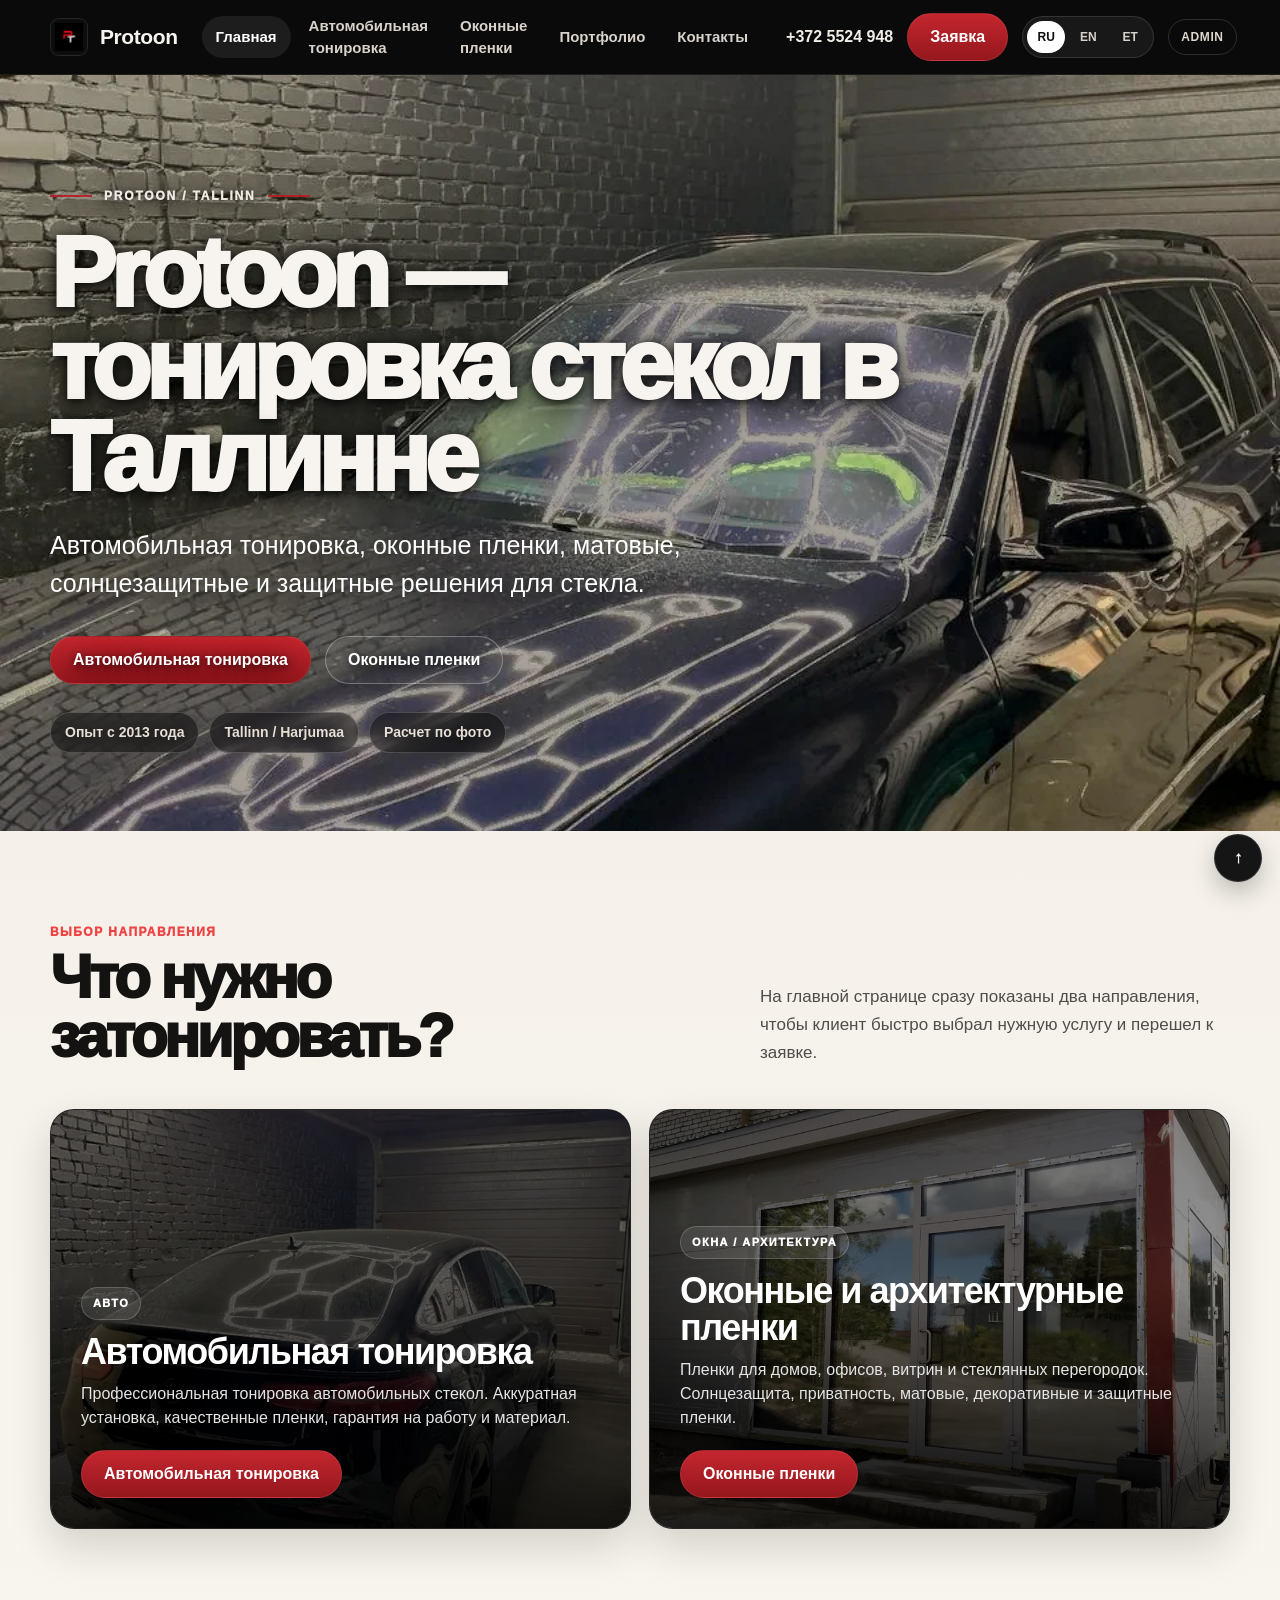
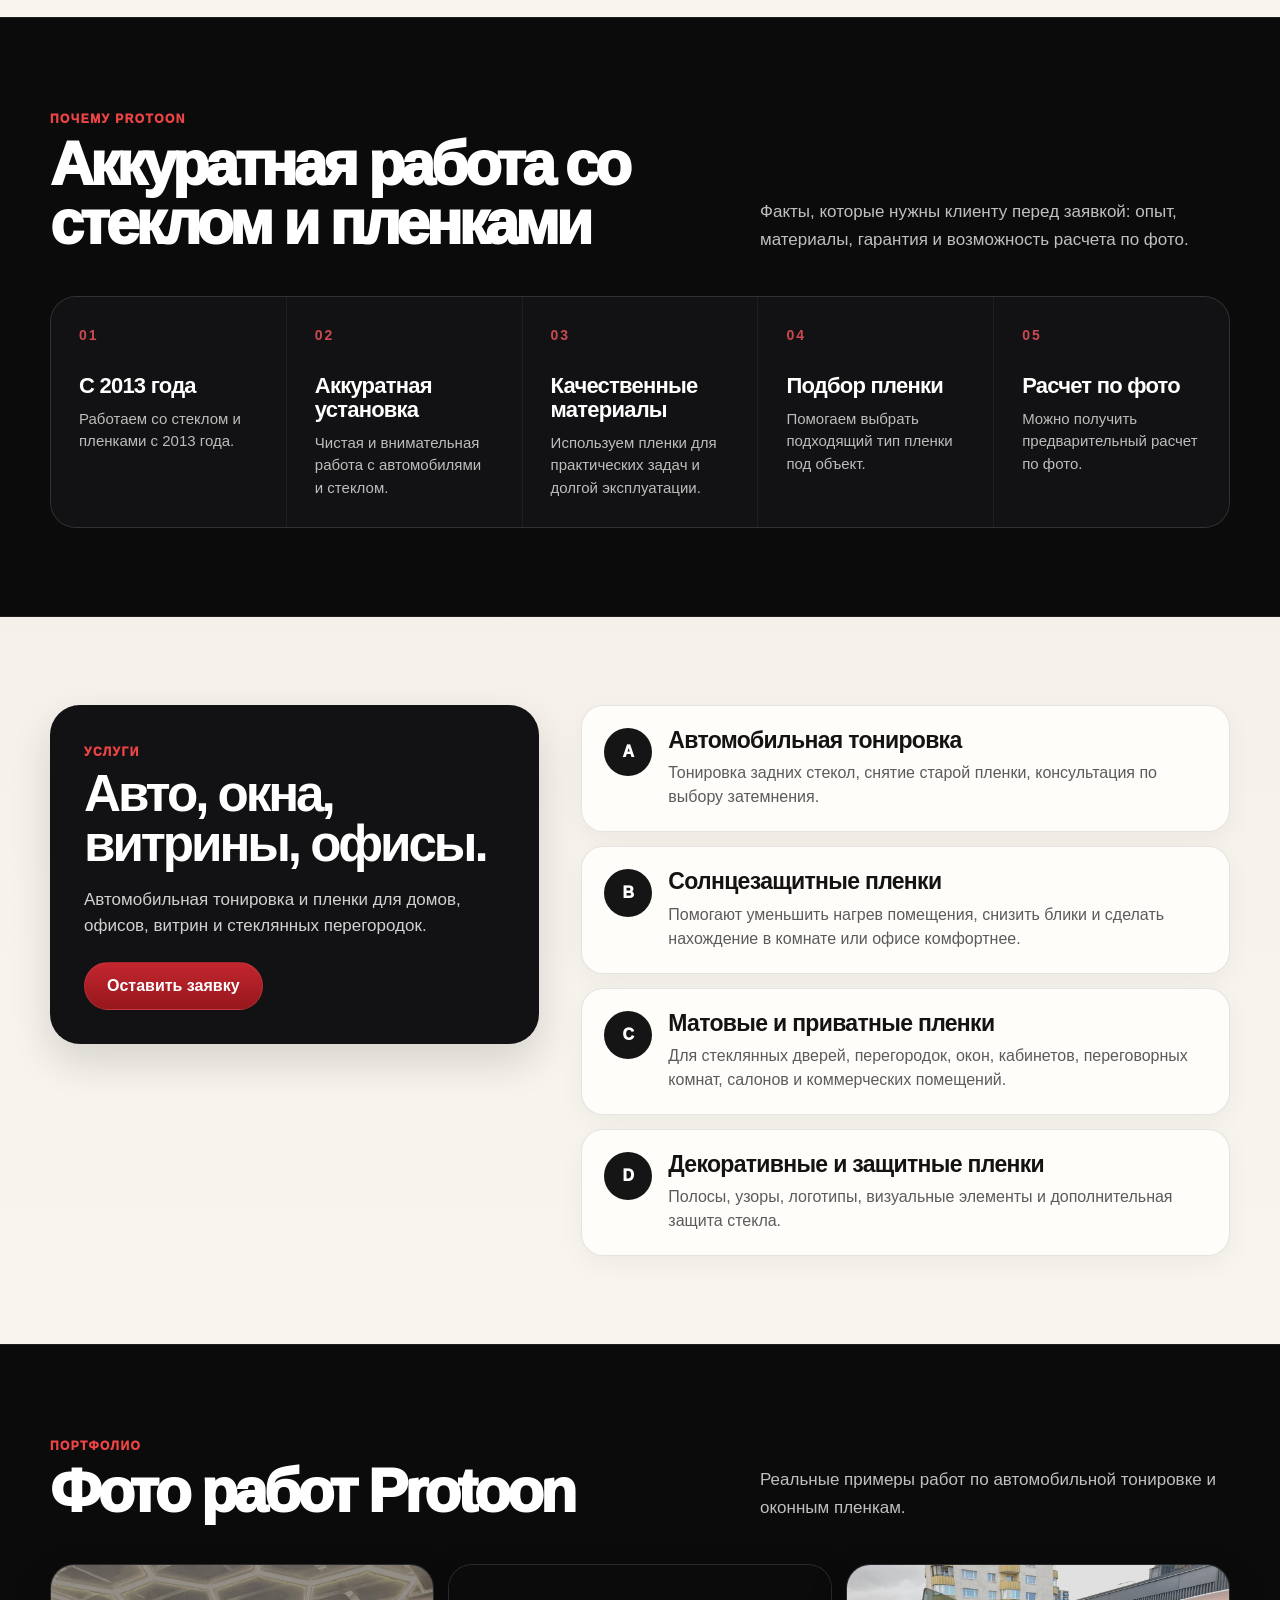
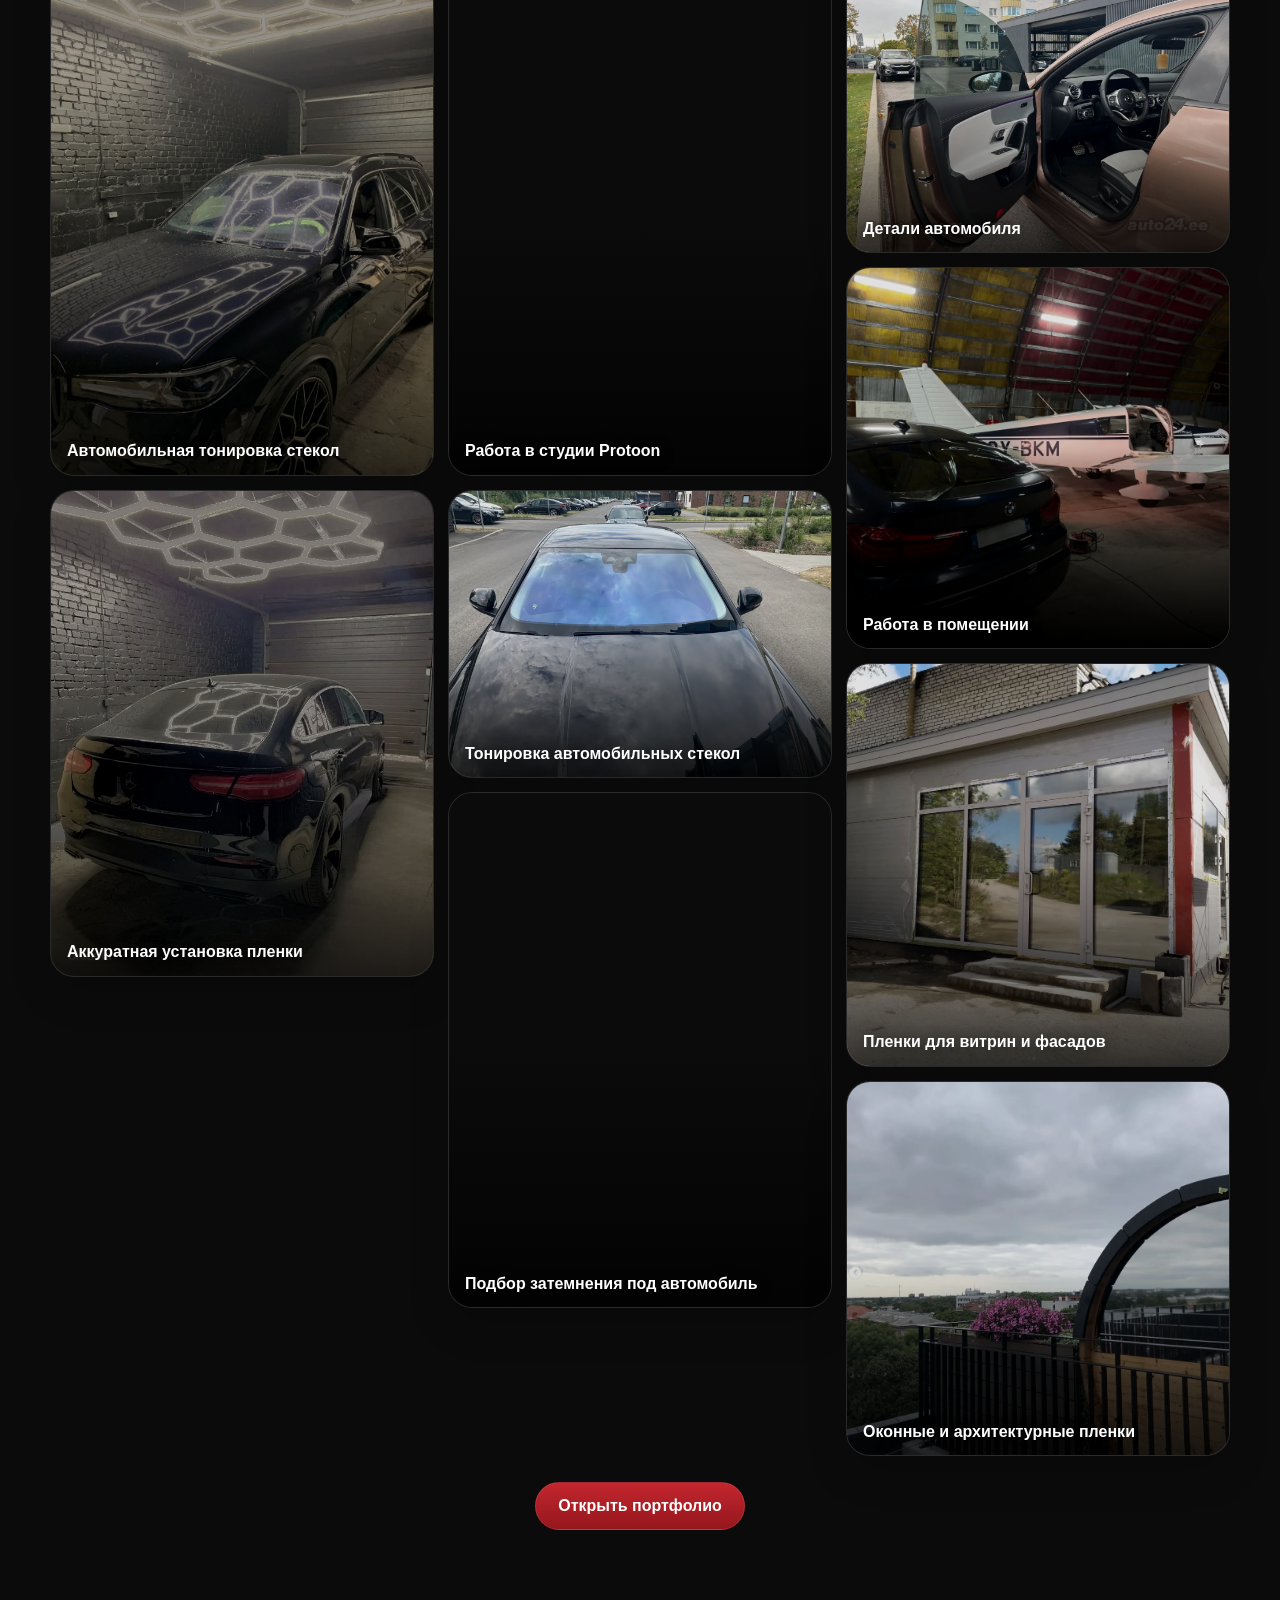
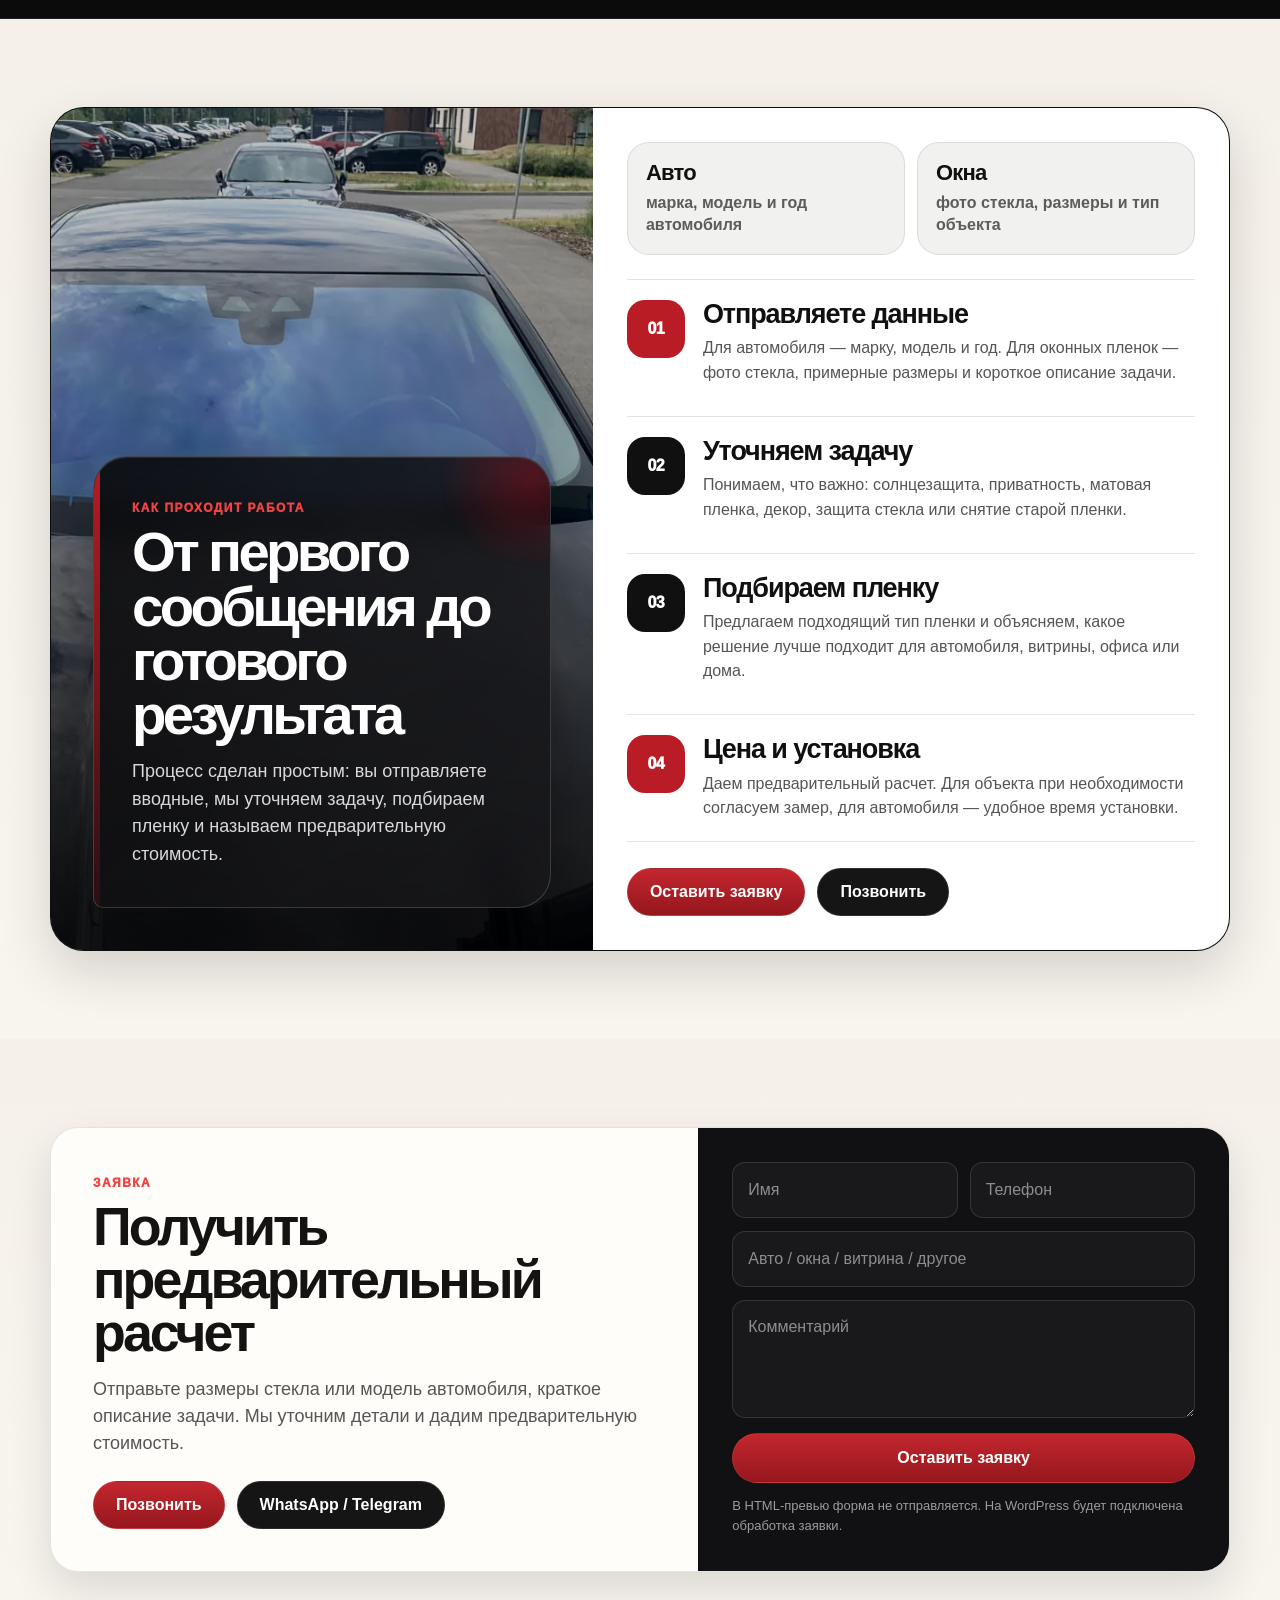
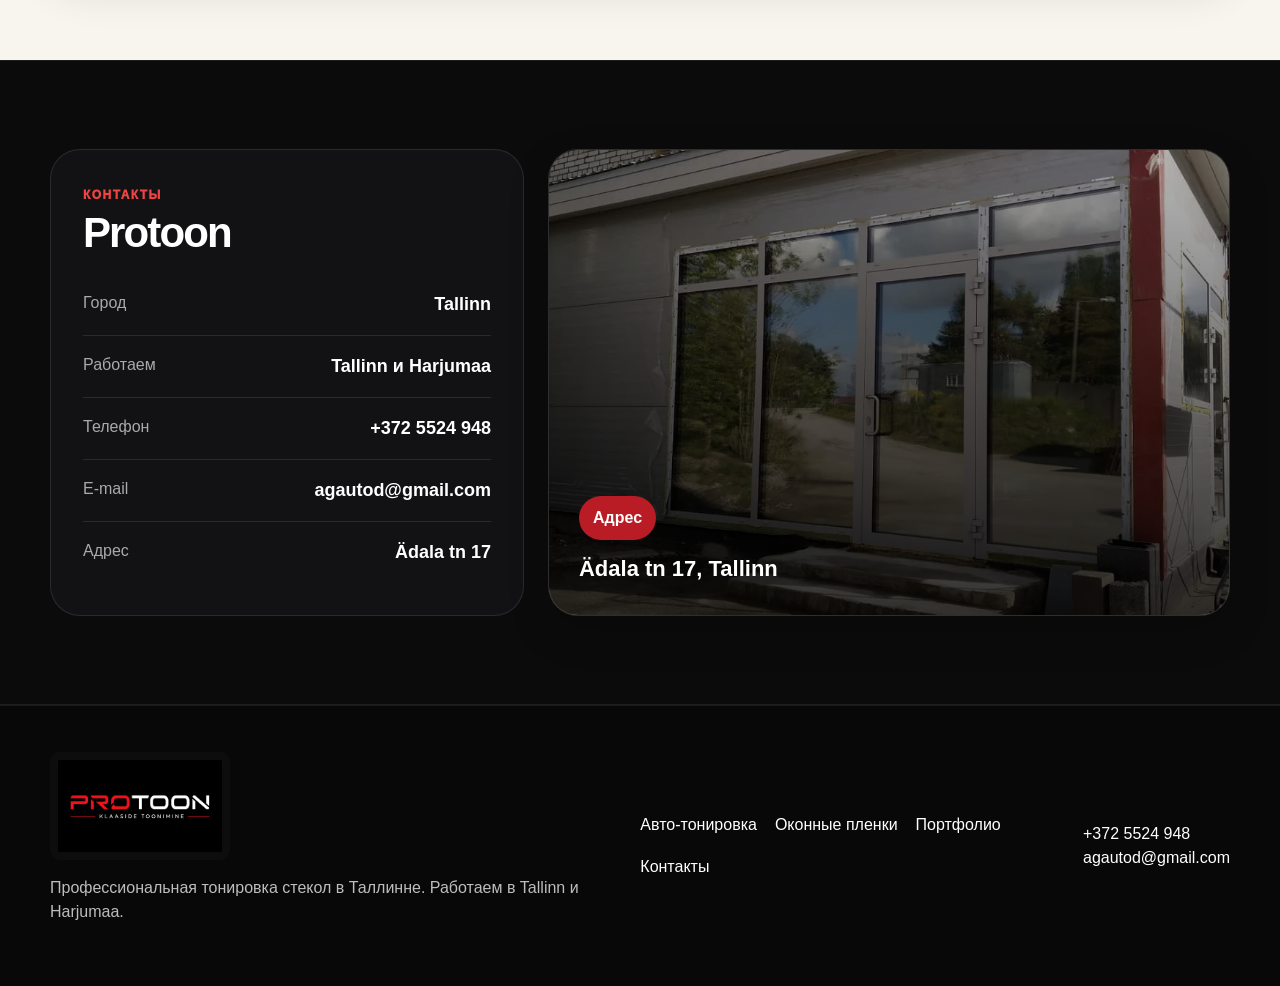
==== index.html @ 4098ac05 "Add files via upload" ====
<!DOCTYPE html>

<html lang="ru"><head><meta charset="utf-8"/><meta content="width=device-width, initial-scale=1" name="viewport"/><title>Protoon — тонировка стекол в Таллинне</title><meta content="Автомобильная тонировка, оконные пленки, матовые, солнцезащитные и защитные решения для стекла в Таллинне." name="description"/><meta content="#0b0b0c" name="theme-color"/><link href="assets/css/style.css" rel="stylesheet"/></head><body id="top"><header class="topbar"><div class="container nav"><a aria-label="Protoon" class="brand" href="index.html"><span class="brand-mark"><img alt="Protoon" data-image-id="home-logo-01" data-image-role="logo" decoding="async" src="assets/images/protoon-symbol.webp"/></span><span class="brand-name">Protoon</span></a><nav class="nav-links"><a class="active" href="index.html">Главная</a><a class="" href="auto.html">Автомобильная тонировка</a><a class="" href="architecture.html">Оконные пленки</a><a class="" href="portfolio.html">Портфолио</a><a class="" href="contacts.html">Контакты</a></nav><div class="nav-actions"><a class="phone" href="tel:+3725524948">+372 5524 948</a><a class="btn btn-red" href="#request">Заявка</a><div aria-label="Language" class="lang-switcher" data-no-i18n=""><button data-lang-option="ru" type="button">RU</button><button data-lang-option="en" type="button">EN</button><button data-lang-option="et" type="button">ET</button></div><a class="admin-link" data-no-i18n="" href="admin.html">Admin</a><button aria-label="Меню" class="menu-toggle">☰</button></div></div></header>
<section class="hero"><img alt="Protoon — тонировка стекол в Таллинне" class="hero__media" data-image-id="home-hero-01" data-image-role="hero" decoding="async" fetchpriority="high" src="assets/images/auto-black-front-garage-toned.webp"/><div aria-hidden="true" class="hero__shade"></div><div class="container"><div class="eyebrow">Protoon / Tallinn</div><h1>Protoon — тонировка стекол в Таллинне</h1><p>Автомобильная тонировка, оконные пленки, матовые, солнцезащитные и защитные решения для стекла.</p><div class="hero-actions"><a class="btn btn-red" href="auto.html">Автомобильная тонировка</a><a class="btn btn-line" href="architecture.html">Оконные пленки</a></div><div class="badges"><span>Опыт с 2013 года</span><span>Tallinn / Harjumaa</span><span>Расчет по фото</span></div></div></section>
<section class="section light"><div class="container"><div class="section-head"><div><span class="kicker">Выбор направления</span><h2>Что нужно затонировать?</h2></div><p>На главной странице сразу показаны два направления, чтобы клиент быстро выбрал нужную услугу и перешел к заявке.</p></div><div class="direction-grid"><a class="direction-card" href="auto.html"><img alt="Автомобильная тонировка" class="direction-card__img" data-image-id="home-photo-01" data-image-role="photo" decoding="async" loading="lazy" src="assets/images/auto-black-rear-garage-toned.webp"/><div class="direction-content"><small>Авто</small><h3>Автомобильная тонировка</h3><p>Профессиональная тонировка автомобильных стекол. Аккуратная установка, качественные пленки, гарантия на работу и материал.</p><span class="btn btn-red">Автомобильная тонировка</span></div></a><a class="direction-card" href="architecture.html"><img alt="Оконные и архитектурные пленки" class="direction-card__img" data-image-id="home-photo-02" data-image-role="photo" decoding="async" loading="lazy" src="assets/images/architecture-facade-glass.webp"/><div class="direction-content"><small>Окна / архитектура</small><h3>Оконные и архитектурные пленки</h3><p>Пленки для домов, офисов, витрин и стеклянных перегородок. Солнцезащита, приватность, матовые, декоративные и защитные пленки.</p><span class="btn btn-red">Оконные пленки</span></div></a></div></div></section>
<section class="section dark"><div class="container"><div class="section-head"><div><span class="kicker">Почему Protoon</span><h2>Аккуратная работа со стеклом и пленками</h2></div><p>Факты, которые нужны клиенту перед заявкой: опыт, материалы, гарантия и возможность расчета по фото.</p></div><div class="fact-grid"><div class="fact"><b>01</b><strong>С 2013 года</strong><p>Работаем со стеклом и пленками с 2013 года.</p></div><div class="fact"><b>02</b><strong>Аккуратная установка</strong><p>Чистая и внимательная работа с автомобилями и стеклом.</p></div><div class="fact"><b>03</b><strong>Качественные материалы</strong><p>Используем пленки для практических задач и долгой эксплуатации.</p></div><div class="fact"><b>04</b><strong>Подбор пленки</strong><p>Помогаем выбрать подходящий тип пленки под объект.</p></div><div class="fact"><b>05</b><strong>Расчет по фото</strong><p>Можно получить предварительный расчет по фото.</p></div></div></div></section>
<section class="section light"><div class="container services-layout"><div class="sticky-copy"><span class="kicker">Услуги</span><h2>Авто, окна, витрины, офисы.</h2><p>Автомобильная тонировка и пленки для домов, офисов, витрин и стеклянных перегородок.</p><a class="btn btn-red" href="#request">Оставить заявку</a></div><div class="service-list"><div class="service-item"><span class="num">A</span><div><h3>Автомобильная тонировка</h3><p>Тонировка задних стекол, снятие старой пленки, консультация по выбору затемнения.</p></div></div><div class="service-item"><span class="num">B</span><div><h3>Солнцезащитные пленки</h3><p>Помогают уменьшить нагрев помещения, снизить блики и сделать нахождение в комнате или офисе комфортнее.</p></div></div><div class="service-item"><span class="num">C</span><div><h3>Матовые и приватные пленки</h3><p>Для стеклянных дверей, перегородок, окон, кабинетов, переговорных комнат, салонов и коммерческих помещений.</p></div></div><div class="service-item"><span class="num">D</span><div><h3>Декоративные и защитные пленки</h3><p>Полосы, узоры, логотипы, визуальные элементы и дополнительная защита стекла.</p></div></div></div></div></section>
<section class="section dark"><div class="container"><div class="section-head"><div><span class="kicker">Портфолио</span><h2>Фото работ Protoon</h2></div><p>Реальные примеры работ по автомобильной тонировке и оконным пленкам.</p></div><div class="photo-masonry"><figure class="photo-masonry__item"><img alt="Автомобильная тонировка стекол" data-image-id="home-photo-03" data-image-role="photo" decoding="async" loading="lazy" src="assets/images/auto-black-front-garage-toned.webp"/><figcaption>Автомобильная тонировка стекол</figcaption></figure><figure class="photo-masonry__item"><img alt="Аккуратная установка пленки" data-image-id="home-photo-04" data-image-role="photo" decoding="async" loading="lazy" src="assets/images/auto-black-rear-garage-toned.webp"/><figcaption>Аккуратная установка пленки</figcaption></figure><figure class="photo-masonry__item"><img alt="Работа в студии Protoon" data-image-id="home-photo-05" data-image-role="photo" decoding="async" loading="lazy" src="assets/images/auto-dark-rear-garage-toned.webp"/><figcaption>Работа в студии Protoon</figcaption></figure><figure class="photo-masonry__item"><img alt="Тонировка автомобильных стекол" data-image-id="home-photo-06" data-image-role="photo" decoding="async" loading="lazy" src="assets/images/auto-windshield-front.webp"/><figcaption>Тонировка автомобильных стекол</figcaption></figure><figure class="photo-masonry__item"><img alt="Подбор затемнения под автомобиль" data-image-id="home-photo-07" data-image-role="photo" decoding="async" loading="lazy" src="assets/images/auto-gold-front-garage-toned.webp"/><figcaption>Подбор затемнения под автомобиль</figcaption></figure><figure class="photo-masonry__item"><img alt="Детали автомобиля" data-image-id="home-photo-08" data-image-role="photo" decoding="async" loading="lazy" src="assets/images/auto-interior-open-door.webp"/><figcaption>Детали автомобиля</figcaption></figure><figure class="photo-masonry__item"><img alt="Работа в помещении" data-image-id="home-photo-09" data-image-role="photo" decoding="async" loading="lazy" src="assets/images/auto-hangar-dark.webp"/><figcaption>Работа в помещении</figcaption></figure><figure class="photo-masonry__item"><img alt="Пленки для витрин и фасадов" data-image-id="home-photo-10" data-image-role="photo" decoding="async" loading="lazy" src="assets/images/architecture-facade-glass.webp"/><figcaption>Пленки для витрин и фасадов</figcaption></figure><figure class="photo-masonry__item"><img alt="Оконные и архитектурные пленки" data-image-id="home-photo-11" data-image-role="photo" decoding="async" loading="lazy" src="assets/images/architecture-balcony-view.webp"/><figcaption>Оконные и архитектурные пленки</figcaption></figure></div><div class="section-action"><a class="btn btn-red" href="portfolio.html">Открыть портфолио</a></div></div></section>
<section class="section light process-pro-section"><div class="container"><div class="process-pro"><div class="process-pro__visual"><img alt="Процесс работы Protoon" class="process-pro__img" data-image-id="home-photo-12" data-image-role="photo" decoding="async" loading="lazy" src="assets/images/auto-windshield-front.webp"/><div class="process-pro__visual-copy"><span class="kicker">Как проходит работа</span><h2>От первого сообщения до готового результата</h2><p>Процесс сделан простым: вы отправляете вводные, мы уточняем задачу, подбираем пленку и называем предварительную стоимость.</p></div></div><div class="process-pro__content"><div class="process-pro__quick"><div><strong>Авто</strong><span>марка, модель и год автомобиля</span></div><div><strong>Окна</strong><span>фото стекла, размеры и тип объекта</span></div></div><div class="process-pro__route"><article><span>01</span><div><h3>Отправляете данные</h3><p>Для автомобиля — марку, модель и год. Для оконных пленок — фото стекла, примерные размеры и короткое описание задачи.</p></div></article><article><span>02</span><div><h3>Уточняем задачу</h3><p>Понимаем, что важно: солнцезащита, приватность, матовая пленка, декор, защита стекла или снятие старой пленки.</p></div></article><article><span>03</span><div><h3>Подбираем пленку</h3><p>Предлагаем подходящий тип пленки и объясняем, какое решение лучше подходит для автомобиля, витрины, офиса или дома.</p></div></article><article><span>04</span><div><h3>Цена и установка</h3><p>Даем предварительный расчет. Для объекта при необходимости согласуем замер, для автомобиля — удобное время установки.</p></div></article></div><div class="process-pro__bottom"><a class="btn btn-red" href="#request">Оставить заявку</a><a class="btn btn-dark" href="tel:+3725524948">Позвонить</a></div></div></div></div></section>
<section class="section light" id="request"><div class="container"><div class="cta-box"><div class="cta-copy"><span class="kicker">Заявка</span><h2>Получить предварительный расчет</h2><p>Отправьте размеры стекла или модель автомобиля, краткое описание задачи. Мы уточним детали и дадим предварительную стоимость.</p><div class="cta-actions"><a class="btn btn-red" href="tel:+3725524948">Позвонить</a><a class="btn btn-dark" href="https://wa.me/3725524948">WhatsApp / Telegram</a></div></div><form class="form"><div class="row"><input class="input" name="name" placeholder="Имя"/><input class="input" name="phone" placeholder="Телефон"/></div><input class="input" name="topic" placeholder="Авто / окна / витрина / другое"/><textarea name="comment" placeholder="Комментарий"></textarea><button class="btn btn-red" type="submit">Оставить заявку</button><p class="form-note">В HTML-превью форма не отправляется. На WordPress будет подключена обработка заявки.</p></form></div></div></section>
<section class="section dark"><div class="container contact-grid"><div class="contact-card"><span class="kicker">Контакты</span><h2 style="font-size:44px;line-height:1;margin:0 0 20px;letter-spacing:-.05em">Protoon</h2><div class="contact-line"><span>Город</span><strong>Tallinn</strong></div><div class="contact-line"><span>Работаем</span><strong>Tallinn и Harjumaa</strong></div><div class="contact-line"><span>Телефон</span><strong><a href="tel:+3725524948">+372 5524 948</a></strong></div><div class="contact-line"><span>E-mail</span><strong><a href="mailto:agautod@gmail.com">agautod@gmail.com</a></strong></div><div class="contact-line"><span>Адрес</span><strong>Ädala tn 17</strong></div></div><div class="contact-photo"><img alt="Protoon Tallinn" data-image-id="home-photo-13" data-image-role="photo" loading="lazy" src="assets/images/architecture-facade-glass.webp"/><div><b>Адрес</b><p>Ädala tn 17, Tallinn</p></div></div></div></section>
<footer class="footer"><div class="container footer-grid"><div><img alt="Protoon" data-image-id="home-logo-02" data-image-role="logo" decoding="async" loading="lazy" src="assets/images/protoon-logo-wide.webp"/><p>Профессиональная тонировка стекол в Таллинне. Работаем в Tallinn и Harjumaa.</p></div><div class="footer-links"><a href="auto.html">Авто-тонировка</a><a href="architecture.html">Оконные пленки</a><a href="portfolio.html">Портфолио</a><a href="contacts.html">Контакты</a></div><div><a href="tel:+3725524948">+372 5524 948</a><br/><a href="mailto:agautod@gmail.com">agautod@gmail.com</a></div></div></footer><a class="to-top" href="#top">↑</a><script defer="True" src="assets/js/i18n.js"></script><script defer="" src="assets/js/main.js"></script></body></html>
---- assets/css/style.css ----
:root{
  --black:#070707;
  --dark:#111112;
  --dark-2:#181819;
  --dark-3:#202022;
  --white:#ffffff;
  --paper:#f4f4f2;
  --paper-2:#e9e9e6;
  --gray:#777;
  --soft:#bdbdbd;
  --line-dark:rgba(255,255,255,.12);
  --line-light:rgba(0,0,0,.12);
  --red:#e10613;
  --red-dark:#b30009;
  --radius:24px;
  --max:1180px;
  --shadow:0 26px 70px rgba(0,0,0,.32);
}
*{box-sizing:border-box}
html{scroll-behavior:smooth}
body{margin:0;font-family:Inter,Arial,Helvetica,sans-serif;background:var(--black);color:#fff;line-height:1.5;-webkit-font-smoothing:antialiased;text-rendering:optimizeLegibility}
a{color:inherit;text-decoration:none} img{display:block;max-width:100%;height:auto} button,input,select,textarea{font:inherit}.container{width:min(var(--max),calc(100% - 40px));margin-inline:auto}.muted{color:var(--soft)}

.topbar{position:sticky;top:0;z-index:60;background:rgba(7,7,7,.88);border-bottom:1px solid var(--line-dark);backdrop-filter:blur(18px)}
.nav{height:76px;display:flex;align-items:center;justify-content:space-between;gap:24px}.brand{display:flex;align-items:center;gap:12px;font-weight:900;letter-spacing:.01em}.brand-mark{width:38px;height:38px;border-radius:9px;background:#050505;border:1px solid var(--line-dark);display:grid;place-items:center;overflow:hidden}.brand-mark img{width:28px;height:28px;object-fit:contain}.brand-name{font-size:21px}.nav-links{display:flex;align-items:center;gap:4px}.nav-links a{padding:10px 14px;border-radius:999px;color:#d8d8d8;font-size:15px;font-weight:700}.nav-links a:hover,.nav-links a.active{background:#252525;color:#fff}.nav-actions{display:flex;align-items:center;gap:14px}.phone{font-weight:900;white-space:nowrap}.menu-toggle{display:none;width:46px;height:46px;border-radius:12px;background:#151515;border:1px solid var(--line-dark);color:#fff;font-size:22px}
.btn{display:inline-flex;align-items:center;justify-content:center;gap:10px;min-height:50px;padding:0 24px;border-radius:999px;border:1px solid transparent;font-weight:900;letter-spacing:.01em;cursor:pointer;transition:.18s ease;white-space:nowrap}.btn-red{background:var(--red);color:#fff;box-shadow:0 18px 40px rgba(225,6,19,.25)}.btn-red:hover{background:#ff111d;transform:translateY(-1px)}.btn-dark{background:#121212;color:#fff;border-color:#2b2b2b}.btn-dark:hover{background:#232323;transform:translateY(-1px)}.btn-light{background:#fff;color:#0a0a0a;border-color:#fff}.btn-line{border-color:rgba(255,255,255,.38);background:rgba(255,255,255,.03);color:#fff}.btn-line:hover{border-color:#fff;background:rgba(255,255,255,.08)}

.hero{position:relative;min-height:720px;display:flex;align-items:center;text-align:center;background:#050505;overflow:hidden}.hero::before{content:"";position:absolute;inset:0;background:var(--hero) center/cover no-repeat;filter:saturate(.9) contrast(1.06);transform:scale(1.02)}.hero::after{content:"";position:absolute;inset:0;background:linear-gradient(90deg,rgba(0,0,0,.72),rgba(0,0,0,.46) 45%,rgba(0,0,0,.72)),linear-gradient(0deg,#070707 0%,rgba(7,7,7,.34) 25%,rgba(0,0,0,.1) 100%)}.hero .container{position:relative;z-index:2;padding:90px 0 70px}.eyebrow{display:inline-flex;align-items:center;gap:12px;color:#fff;font-weight:950;text-transform:uppercase;letter-spacing:.18em;font-size:12px;margin-bottom:22px}.eyebrow::before,.eyebrow::after{content:"";display:block;width:42px;height:2px;background:var(--red)}h1{font-size:clamp(45px,7.7vw,98px);line-height:.94;margin:0 0 24px;letter-spacing:-.07em;font-weight:950}.hero p{max-width:820px;margin:0 auto 34px;color:#ececec;font-size:clamp(18px,2vw,25px)}.hero-actions{display:flex;justify-content:center;gap:14px;flex-wrap:wrap;margin-bottom:28px}.badges{display:flex;justify-content:center;gap:10px;flex-wrap:wrap}.badges span{padding:9px 14px;border-radius:999px;background:rgba(255,255,255,.08);border:1px solid var(--line-dark);color:#e8e8e8;font-weight:800;font-size:14px;backdrop-filter:blur(10px)}

.page-hero{position:relative;min-height:480px;display:flex;align-items:flex-end;background:#050505;overflow:hidden}.page-hero::before{content:"";position:absolute;inset:0;background:var(--hero) center/cover no-repeat;filter:saturate(.9) contrast(1.04)}.page-hero::after{content:"";position:absolute;inset:0;background:linear-gradient(90deg,rgba(0,0,0,.82),rgba(0,0,0,.54),rgba(0,0,0,.76)),linear-gradient(0deg,#070707,rgba(7,7,7,0) 55%)}.page-hero .container{position:relative;z-index:2;padding:118px 0 66px}.page-hero .eyebrow::after{display:none}.page-hero h1{max-width:900px}.page-hero p{max-width:760px;font-size:21px;color:#e6e6e6;margin:0 0 28px}

.section{padding:92px 0}.section.dark{background:#070707;color:#fff;border-top:1px solid var(--line-dark);border-bottom:1px solid var(--line-dark)}.section.light{background:var(--paper);color:#101010}.section.gray{background:#e9e9e6;color:#101010}.section-head{display:flex;justify-content:space-between;align-items:flex-end;gap:32px;margin-bottom:42px}.section-head h2{font-size:clamp(34px,4.7vw,66px);line-height:.98;margin:0;letter-spacing:-.06em;font-weight:950;max-width:760px}.section-head p{max-width:470px;margin:0;color:inherit;opacity:.68;font-size:17px}.kicker{display:block;color:var(--red);text-transform:uppercase;letter-spacing:.16em;font-size:12px;font-weight:950;margin-bottom:14px}

.direction-grid{display:grid;grid-template-columns:1fr 1fr;gap:18px}.direction-card{position:relative;min-height:420px;border-radius:28px;overflow:hidden;background:#111;box-shadow:0 24px 70px rgba(0,0,0,.18);isolation:isolate}.direction-card::before{content:"";position:absolute;inset:0;background:var(--img) center/cover no-repeat;transition:.35s ease;filter:saturate(.92) contrast(1.04)}.direction-card:hover::before{transform:scale(1.045)}.direction-card::after{content:"";position:absolute;inset:0;background:linear-gradient(0deg,rgba(0,0,0,.86),rgba(0,0,0,.2) 55%,rgba(0,0,0,.35))}.direction-content{position:absolute;z-index:2;left:0;right:0;bottom:0;padding:30px;color:#fff}.direction-content small{display:inline-flex;padding:7px 11px;border-radius:999px;border:1px solid rgba(255,255,255,.25);background:rgba(255,255,255,.08);text-transform:uppercase;letter-spacing:.13em;font-size:11px;font-weight:950;margin-bottom:14px}.direction-content h3{font-size:36px;line-height:1.02;letter-spacing:-.045em;margin:0 0 12px}.direction-content p{max-width:520px;color:#e4e4e4;margin:0 0 20px}

.fact-grid{display:grid;grid-template-columns:repeat(5,1fr);gap:1px;background:var(--line-dark);border:1px solid var(--line-dark);border-radius:26px;overflow:hidden}.fact{background:#111112;padding:28px;min-height:186px}.fact b{display:block;color:var(--red);font-size:14px;letter-spacing:.14em;margin-bottom:28px}.fact strong{display:block;font-size:22px;line-height:1.08;letter-spacing:-.035em;margin-bottom:10px}.fact p{margin:0;color:#bdbdbd;font-size:15px}.section.light .fact-grid{background:var(--line-light);border-color:var(--line-light)}.section.light .fact{background:#fff}.section.light .fact p{color:#606060}

.services-layout{display:grid;grid-template-columns:.86fr 1.14fr;gap:42px;align-items:start}.sticky-copy{position:sticky;top:104px;background:#111112;color:#fff;border-radius:30px;padding:34px;box-shadow:0 24px 60px rgba(0,0,0,.16)}.sticky-copy h2{font-size:clamp(38px,4vw,58px);line-height:.98;letter-spacing:-.06em;margin:0 0 18px}.sticky-copy p{color:#d1d1d1;margin:0 0 24px;font-size:17px}.service-list{display:grid;gap:14px}.service-item{display:grid;grid-template-columns:48px 1fr;gap:16px;background:#fff;border:1px solid var(--line-light);border-radius:22px;padding:22px}.service-item .num{width:48px;height:48px;border-radius:50%;display:grid;place-items:center;background:#111;color:#fff;font-weight:950}.service-item h3{font-size:23px;line-height:1.1;margin:0 0 8px;letter-spacing:-.03em}.service-item p{margin:0;color:#5b5b5b}.section.dark .service-item{background:#121213;border-color:var(--line-dark)}.section.dark .service-item p{color:#bebebe}.section.dark .service-item .num{background:var(--red)}

.photo-strip{display:grid;grid-template-columns:repeat(4,1fr);gap:14px}.photo-card{position:relative;min-height:320px;border-radius:24px;overflow:hidden;background:#111;border:1px solid var(--line-dark)}.photo-card.big{grid-column:span 2}.photo-card img{width:100%;height:100%;object-fit:cover;position:absolute;inset:0;filter:saturate(.92) contrast(1.04);transition:.28s ease}.photo-card:hover img{transform:scale(1.04)}.photo-card::after{content:"";position:absolute;inset:0;background:linear-gradient(0deg,rgba(0,0,0,.7),rgba(0,0,0,0) 58%)}.photo-card figcaption{position:absolute;left:18px;right:18px;bottom:18px;color:#fff;z-index:2;font-weight:900;text-shadow:0 4px 18px rgba(0,0,0,.65)}

.gallery-grid{display:grid;grid-template-columns:repeat(12,1fr);gap:14px}.gallery-item{position:relative;grid-column:span 4;min-height:290px;border-radius:22px;overflow:hidden;background:#111;border:1px solid var(--line-dark);cursor:pointer}.gallery-item.wide{grid-column:span 8}.gallery-item.tall{min-height:430px}.gallery-item img{position:absolute;inset:0;width:100%;height:100%;object-fit:cover;filter:saturate(.92) contrast(1.03);transition:.28s ease}.gallery-item:hover img{transform:scale(1.04)}.gallery-item::after{content:"";position:absolute;inset:0;background:linear-gradient(0deg,rgba(0,0,0,.72),rgba(0,0,0,0) 58%)}.gallery-item figcaption{position:absolute;left:18px;right:18px;bottom:18px;z-index:2;color:#fff;font-weight:900}.filters{display:flex;gap:10px;flex-wrap:wrap;margin-bottom:24px}.filter-btn{border:1px solid var(--line-dark);background:#151516;color:#fff;border-radius:999px;padding:11px 16px;font-weight:900;cursor:pointer}.filter-btn.active{background:var(--red);border-color:var(--red)}

.process{display:grid;grid-template-columns:repeat(6,1fr);gap:14px;counter-reset:step}.step{counter-increment:step;grid-column:span 2;background:#fff;border:1px solid var(--line-light);border-radius:24px;padding:26px;min-height:185px}.step::before{content:"0" counter(step);display:block;color:var(--red);font-weight:950;letter-spacing:.14em;margin-bottom:30px}.step h3{font-size:24px;line-height:1.08;letter-spacing:-.03em;margin:0 0 10px}.step p{margin:0;color:#616161}.section.dark .step{background:#121213;border-color:var(--line-dark)}.section.dark .step p{color:#bdbdbd}

.application-grid{display:grid;grid-template-columns:repeat(5,1fr);gap:10px}.application-grid span{background:#fff;border:1px solid var(--line-light);border-radius:999px;text-align:center;padding:12px 14px;font-weight:850}.section.dark .application-grid span{background:#121213;border-color:var(--line-dark);color:#eee}

.cta-box{display:grid;grid-template-columns:1fr .82fr;gap:0;background:#fff;border-radius:32px;overflow:hidden;border:1px solid var(--line-light);box-shadow:0 24px 70px rgba(0,0,0,.13)}.cta-copy{padding:42px}.cta-copy h2{font-size:clamp(34px,4.2vw,60px);line-height:.98;letter-spacing:-.055em;margin:0 0 18px}.cta-copy p{color:#565656;margin:0 0 24px;font-size:18px}.cta-actions{display:flex;flex-wrap:wrap;gap:12px}.form{background:#101011;color:#fff;padding:34px;display:grid;gap:13px}.form .row{display:grid;grid-template-columns:1fr 1fr;gap:12px}.input,textarea,select{width:100%;border:1px solid rgba(255,255,255,.15);background:#1a1a1b;color:#fff;border-radius:14px;padding:14px 15px;outline:none}textarea{min-height:116px;resize:vertical}.input::placeholder,textarea::placeholder{color:#8d8d8d}.form-note{font-size:13px;color:#9b9b9b;margin:0}.form button{margin-top:2px}

.two-col{display:grid;grid-template-columns:1fr 1fr;gap:20px}.panel{background:#121213;border:1px solid var(--line-dark);border-radius:26px;padding:30px}.panel h3{font-size:30px;line-height:1.05;letter-spacing:-.04em;margin:0 0 14px}.panel p{margin:0;color:#bdbdbd}.panel ul{list-style:none;padding:0;margin:20px 0 0;display:grid;gap:12px}.panel li{display:flex;gap:10px;color:#e8e8e8}.panel li::before{content:"";width:7px;height:7px;border-radius:99px;background:var(--red);flex:0 0 7px;margin-top:8px}.section.light .panel{background:#fff;border-color:var(--line-light)}.section.light .panel p,.section.light .panel li{color:#555}

.contact-grid{display:grid;grid-template-columns:.82fr 1.18fr;gap:24px}.contact-card{background:#121213;border:1px solid var(--line-dark);border-radius:30px;padding:32px}.contact-line{display:flex;justify-content:space-between;gap:18px;padding:17px 0;border-bottom:1px solid var(--line-dark)}.contact-line:last-child{border-bottom:0}.contact-line span{color:#aaa}.contact-line strong{text-align:right;font-size:18px}.mapbox{position:relative;min-height:420px;border-radius:30px;overflow:hidden;border:1px solid var(--line-dark);background:#161616}.mapbox::before{content:"";position:absolute;inset:0;background:linear-gradient(90deg,transparent 49%,rgba(255,255,255,.06) 50%,transparent 51%),linear-gradient(0deg,transparent 49%,rgba(255,255,255,.06) 50%,transparent 51%),radial-gradient(circle at 32% 38%,rgba(225,6,19,.28),transparent 28%);background-size:72px 72px,72px 72px,auto}.mapbox div{position:absolute;left:30px;right:30px;bottom:30px}.mapbox b{display:inline-flex;background:var(--red);border-radius:999px;padding:10px 14px;margin-bottom:12px}.mapbox p{font-size:22px;font-weight:900;margin:0;color:#fff}

.footer{padding:46px 0;background:#050505;border-top:1px solid var(--line-dark);color:#bdbdbd}.footer-grid{display:flex;align-items:center;justify-content:space-between;gap:28px}.footer img{width:180px;border-radius:10px;background:#000;padding:8px}.footer-links{display:flex;gap:18px;flex-wrap:wrap}.footer a{color:#fff}.to-top{position:fixed;right:18px;bottom:18px;z-index:40;width:48px;height:48px;border-radius:999px;background:var(--red);display:grid;place-items:center;font-weight:950;box-shadow:0 18px 40px rgba(0,0,0,.3)}
.lightbox{position:fixed;inset:0;background:rgba(0,0,0,.88);z-index:120;display:none;align-items:center;justify-content:center;padding:24px}.lightbox.open{display:flex}.lightbox img{max-width:min(1120px,94vw);max-height:86vh;border-radius:18px;box-shadow:var(--shadow)}.lightbox button{position:absolute;right:20px;top:20px;width:46px;height:46px;border-radius:50%;border:1px solid rgba(255,255,255,.3);background:#151516;color:#fff;font-size:24px;cursor:pointer}

@media (max-width:1080px){.nav-links{display:none}.menu-toggle{display:block}.nav.open .nav-links{display:flex;position:absolute;left:20px;right:20px;top:84px;flex-direction:column;align-items:stretch;background:#101010;border:1px solid var(--line-dark);border-radius:22px;padding:12px;box-shadow:var(--shadow)}.nav.open .nav-links a{border-radius:14px}.fact-grid{grid-template-columns:repeat(2,1fr)}.services-layout,.cta-box,.contact-grid{grid-template-columns:1fr}.sticky-copy{position:static}.application-grid{grid-template-columns:repeat(3,1fr)}.photo-strip{grid-template-columns:1fr 1fr}}
@media (max-width:760px){.container{width:min(var(--max),calc(100% - 24px))}.nav{height:68px}.brand-name{font-size:18px}.nav-actions .phone,.nav-actions .btn{display:none}.hero{min-height:660px}.hero .container{padding:74px 0 52px}.hero-actions .btn,.cta-actions .btn{width:100%}h1{font-size:clamp(42px,14vw,68px)}.hero p{font-size:18px}.section{padding:64px 0}.section-head{display:block}.section-head h2{margin-bottom:16px}.direction-grid,.two-col{grid-template-columns:1fr}.direction-card{min-height:350px}.direction-content{padding:24px}.direction-content h3{font-size:30px}.fact-grid{grid-template-columns:1fr}.fact{min-height:auto}.service-item{grid-template-columns:42px 1fr}.photo-strip{display:block}.photo-card,.photo-card.big{min-height:300px;margin-bottom:12px}.gallery-grid{display:block}.gallery-item,.gallery-item.wide,.gallery-item.tall{min-height:300px;margin-bottom:12px}.process{grid-template-columns:1fr}.step{grid-column:auto}.cta-copy,.form{padding:24px}.form .row{grid-template-columns:1fr}.application-grid{grid-template-columns:1fr 1fr}.page-hero{min-height:430px}.page-hero .container{padding:92px 0 52px}.footer-grid{display:grid}.footer-links{display:grid}.contact-line{display:block}.contact-line strong{text-align:left;display:block;margin-top:6px}.btn{white-space:normal}}


/* Process block v12: photo + route, closer to Protoon service style */
.process-pro-section{position:relative;overflow:hidden}
.process-pro{display:grid;grid-template-columns:minmax(360px,.92fr) minmax(0,1.08fr);gap:0;background:#101011;color:#fff;border-radius:34px;overflow:hidden;border:1px solid rgba(0,0,0,.16);box-shadow:0 28px 80px rgba(0,0,0,.18)}
.process-pro__visual{position:relative;min-height:610px;padding:34px;display:flex;align-items:flex-end;isolation:isolate;background:#111;overflow:hidden}
.process-pro__visual::before{content:"";position:absolute;inset:0;background:var(--img) center/cover no-repeat;filter:saturate(.88) contrast(1.05);transform:scale(1.02);z-index:-2}
.process-pro__visual::after{content:"";position:absolute;inset:0;background:linear-gradient(0deg,rgba(0,0,0,.86),rgba(0,0,0,.38) 56%,rgba(0,0,0,.22));z-index:-1}

.process-pro__visual-copy{max-width:500px}.process-pro__visual-copy h2{font-size:clamp(40px,4.7vw,70px);line-height:.94;letter-spacing:-.065em;margin:0 0 18px}.process-pro__visual-copy p{margin:0;color:#e4e4e4;font-size:18px;line-height:1.55}
.process-pro__content{background:#fff;color:#101010;padding:34px;display:grid;align-content:center;gap:24px}.process-pro__quick{display:grid;grid-template-columns:1fr 1fr;gap:12px}.process-pro__quick div{background:#f1f1ef;border:1px solid rgba(0,0,0,.09);border-radius:22px;padding:18px}.process-pro__quick strong{display:block;font-size:22px;line-height:1.05;margin-bottom:8px;letter-spacing:-.035em}.process-pro__quick span{display:block;color:#5c5c5c;font-weight:750;line-height:1.35}
.process-pro__route{display:grid;gap:10px;counter-reset:route}.process-pro__route article{display:grid;grid-template-columns:58px 1fr;gap:18px;padding:20px 0;border-top:1px solid rgba(0,0,0,.11)}.process-pro__route article:last-child{border-bottom:1px solid rgba(0,0,0,.11)}.process-pro__route span{width:58px;height:58px;border-radius:18px;display:grid;place-items:center;background:#101011;color:#fff;font-weight:950;letter-spacing:-.04em}.process-pro__route article:first-child span,.process-pro__route article:last-child span{background:var(--red);box-shadow:0 14px 32px rgba(225,6,19,.23)}.process-pro__route h3{font-size:27px;line-height:1.05;letter-spacing:-.04em;margin:0 0 8px}.process-pro__route p{margin:0;color:#555;line-height:1.55}.process-pro__bottom{display:flex;flex-wrap:wrap;gap:12px;padding-top:2px}
@media (max-width:1080px){.process-pro{grid-template-columns:1fr}.process-pro__visual{min-height:480px}.process-pro__content{padding:28px}}
@media (max-width:760px){.process-pro{border-radius:24px}.process-pro__visual{min-height:420px;padding:24px}.process-pro__quick{grid-template-columns:1fr}.process-pro__route article{grid-template-columns:46px 1fr;gap:14px}.process-pro__route span{width:46px;height:46px;border-radius:15px}.process-pro__route h3{font-size:23px}.process-pro__bottom .btn{width:100%}}


/* v13 photo optimization/layout: all supplied photos, no empty placeholders */
.section-action{margin-top:26px;display:flex;justify-content:center}
.photo-masonry{column-count:3;column-gap:14px}.photo-masonry__item{position:relative;display:block;margin:0 0 14px;border-radius:24px;overflow:hidden;background:#121213;border:1px solid var(--line-dark);break-inside:avoid;box-shadow:0 18px 48px rgba(0,0,0,.16);cursor:pointer}.photo-masonry__item img{display:block;width:100%;height:auto;min-height:220px;object-fit:cover;filter:saturate(.94) contrast(1.03);transition:transform .35s ease}.photo-masonry__item:hover img{transform:scale(1.035)}.photo-masonry__item::after{content:"";position:absolute;inset:0;background:linear-gradient(180deg,transparent 54%,rgba(0,0,0,.75));pointer-events:none}.photo-masonry__item figcaption{position:absolute;left:16px;right:16px;bottom:14px;z-index:2;color:#fff;font-weight:900;line-height:1.15;text-shadow:0 2px 14px rgba(0,0,0,.55)}
.photo-masonry--portfolio{column-count:3}.photo-pair{display:grid;grid-template-columns:1fr 1fr;gap:14px}.photo-pair__item{position:relative;min-height:520px;margin:0;border-radius:28px;overflow:hidden;border:1px solid var(--line-dark);background:#111;box-shadow:0 18px 48px rgba(0,0,0,.18);cursor:pointer}.photo-pair__item img{width:100%;height:100%;object-fit:cover;display:block}.photo-pair__item::after{content:"";position:absolute;inset:0;background:linear-gradient(180deg,transparent 48%,rgba(0,0,0,.72))}.photo-pair__item figcaption{position:absolute;left:22px;right:22px;bottom:20px;z-index:2;color:#fff;font-size:22px;font-weight:950;line-height:1.08}
.contact-photo{position:relative;min-height:420px;border-radius:30px;overflow:hidden;border:1px solid var(--line-dark);background:#161616;box-shadow:0 18px 48px rgba(0,0,0,.18)}.contact-photo img{position:absolute;inset:0;width:100%;height:100%;object-fit:cover;filter:saturate(.9) contrast(1.05)}.contact-photo::after{content:"";position:absolute;inset:0;background:linear-gradient(180deg,rgba(0,0,0,.18),rgba(0,0,0,.78))}.contact-photo div{position:absolute;left:30px;right:30px;bottom:30px;z-index:2}.contact-photo b{display:inline-flex;background:var(--red);border-radius:999px;padding:10px 14px;margin-bottom:12px;color:#fff}.contact-photo p{font-size:22px;font-weight:900;margin:0;color:#fff}
@media (max-width:1080px){.photo-masonry{column-count:2}.photo-pair{grid-template-columns:1fr}.photo-pair__item{min-height:420px}}
@media (max-width:760px){.photo-masonry{column-count:1}.photo-masonry__item{border-radius:18px}.photo-masonry__item img{min-height:auto}.photo-pair__item{min-height:330px;border-radius:20px}.contact-photo{min-height:330px;border-radius:22px}.section-action .btn{width:100%}}


/* v14: real image tags for every photo block; no CSS-only hero/background photos */
.hero,.page-hero,.direction-card,.process-pro__visual{isolation:isolate}
.hero::before,.page-hero::before,.direction-card::before,.process-pro__visual::before{display:none!important;background:none!important}
.hero__media,.page-hero .hero__media{position:absolute;inset:0;width:100%;height:100%;object-fit:cover;filter:saturate(.92) contrast(1.05);z-index:-3;transform:scale(1.01)}
.hero__shade{position:absolute;inset:0;z-index:-2;background:linear-gradient(90deg,rgba(0,0,0,.75),rgba(0,0,0,.48) 44%,rgba(0,0,0,.72)),linear-gradient(0deg,#070707 0%,rgba(7,7,7,.30) 28%,rgba(0,0,0,.10) 100%)}
.page-hero .hero__shade{background:linear-gradient(90deg,rgba(0,0,0,.84),rgba(0,0,0,.50),rgba(0,0,0,.74)),linear-gradient(0deg,#070707,rgba(7,7,7,0) 58%)}
.direction-card__img{position:absolute;inset:0;width:100%;height:100%;object-fit:cover;z-index:-2;filter:saturate(.92) contrast(1.04);transition:.35s ease}
.direction-card:hover .direction-card__img{transform:scale(1.045)}
.process-pro__img{position:absolute;inset:0;width:100%;height:100%;object-fit:cover;z-index:-2;filter:saturate(.88) contrast(1.05);transform:scale(1.02)}
.process-pro__visual > *:not(.process-pro__img){position:relative;z-index:2}
.process-pro__visual::after{z-index:-1!important}
img{max-width:100%}
.photo-masonry__item img,.photo-pair__item img,.contact-photo img,.gallery-item img,.photo-card img{background:#111}

/* v14 hotfix: make real <img> backgrounds visible above parent background */
.hero::after,.page-hero::after{display:none!important}
.hero__media,.page-hero .hero__media{z-index:0!important;position:absolute!important}
.hero__shade{z-index:1!important;position:absolute!important}
.hero .container,.page-hero .container{position:relative;z-index:2!important}
.direction-card__img{z-index:0!important}
.direction-card::after{z-index:1!important}
.direction-content{z-index:2!important}
.process-pro__img{z-index:0!important}
.process-pro__visual::after{z-index:1!important}
.process-pro__visual > *:not(.process-pro__img){z-index:2!important}


/* v15 architecture hero refinement */
.arch-service-hero{min-height:670px;align-items:center;background:#050505}
.arch-service-hero .hero__media{object-position:center 43%;opacity:.45;filter:saturate(.86) contrast(1.08) brightness(.78)}
.arch-service-hero .hero__shade{background:linear-gradient(90deg,rgba(0,0,0,.92) 0%,rgba(0,0,0,.82) 44%,rgba(0,0,0,.62) 100%),linear-gradient(0deg,#070707 0%,rgba(7,7,7,.28) 38%,rgba(7,7,7,.08) 100%)}
.arch-service-hero__grid{display:grid;grid-template-columns:minmax(0,1fr) minmax(360px,520px);gap:58px;align-items:center;padding:132px 0 78px!important}
.arch-service-hero__copy{max-width:760px}
.arch-service-hero__copy p{max-width:720px}
.arch-service-hero__showcase{position:relative;display:grid;grid-template-columns:1fr .72fr;grid-template-rows:210px 210px;gap:14px;min-height:434px}
.arch-service-hero__showcase::before{content:"";position:absolute;inset:-24px -18px -18px -24px;border:1px solid rgba(255,255,255,.12);border-radius:36px;background:linear-gradient(135deg,rgba(255,255,255,.08),rgba(255,255,255,.02));z-index:-1}
.arch-service-card{position:relative;margin:0;overflow:hidden;border-radius:26px;background:#161616;border:1px solid rgba(255,255,255,.14);box-shadow:0 26px 70px rgba(0,0,0,.36)}
.arch-service-card--main{grid-row:1 / span 2}.arch-service-card--side{grid-column:2;grid-row:2}
.arch-service-card img{display:block;width:100%;height:100%;object-fit:cover;filter:saturate(.95) contrast(1.04)}
.arch-service-card--main img{object-position:center center}.arch-service-card--side img{object-position:center 44%}
.arch-service-card::after{content:"";position:absolute;inset:0;background:linear-gradient(0deg,rgba(0,0,0,.76),rgba(0,0,0,0) 48%)}
.arch-service-card figcaption{position:absolute;left:18px;right:18px;bottom:18px;z-index:2;color:#fff}
.arch-service-card strong{display:block;font-size:18px;line-height:1.15}.arch-service-card span{display:block;margin-top:5px;color:#d4d4d4;font-size:13px;line-height:1.35}
@media (max-width:980px){.arch-service-hero{min-height:auto}.arch-service-hero__grid{grid-template-columns:1fr;padding:100px 0 58px!important;gap:34px}.arch-service-hero__showcase{grid-template-columns:1fr 1fr;grid-template-rows:280px;min-height:auto}.arch-service-card--main{grid-row:auto}.arch-service-card--side{grid-column:auto;grid-row:auto}.arch-service-card figcaption{left:14px;right:14px;bottom:14px}}
@media (max-width:640px){.arch-service-hero__grid{padding:86px 0 48px!important}.arch-service-hero__showcase{display:block}.arch-service-card{min-height:245px;margin-bottom:12px;border-radius:22px}.arch-service-card--side{display:none}.arch-service-hero .hero__media{opacity:.36;object-position:center top}}

/* v16 architecture improvements */
.film-solutions { overflow: hidden; }
.solutions-hero { display: grid; grid-template-columns: minmax(0, .95fr) minmax(320px, 1.05fr); gap: 34px; align-items: stretch; margin-bottom: 26px; }
.solutions-hero__text { padding: 42px; border-radius: 28px; background: #111; color: #fff; min-height: 420px; display: flex; flex-direction: column; justify-content: center; position: relative; overflow: hidden; }
.solutions-hero__text:before { content: ""; position: absolute; inset: auto -80px -120px auto; width: 260px; height: 260px; border-radius: 50%; background: rgba(224, 0, 0, .25); filter: blur(38px); pointer-events: none; }
.solutions-hero__text h2 { max-width: 760px; margin: 8px 0 16px; font-size: clamp(34px, 5vw, 66px); line-height: .95; letter-spacing: -.05em; }
.solutions-hero__text p { color: rgba(255,255,255,.72); font-size: 18px; line-height: 1.65; max-width: 680px; margin-bottom: 28px; }
.solutions-hero__media { border-radius: 28px; overflow: hidden; min-height: 420px; position: relative; background: #161616; box-shadow: 0 22px 70px rgba(0,0,0,.18); }
.solutions-hero__media img { width: 100%; height: 100%; min-height: 420px; object-fit: cover; display: block; }
.solutions-hero__media:after { content: ""; position: absolute; inset: 0; background: linear-gradient(180deg, rgba(0,0,0,0) 30%, rgba(0,0,0,.72) 100%); }
.solutions-hero__note { position: absolute; z-index: 2; left: 22px; right: 22px; bottom: 22px; padding: 18px 20px; border-radius: 18px; background: rgba(12,12,12,.82); border: 1px solid rgba(255,255,255,.14); backdrop-filter: blur(12px); color: #fff; display: grid; gap: 5px; }
.solutions-hero__note strong { font-size: 19px; }
.solutions-hero__note span { color: rgba(255,255,255,.68); }
.solution-cards { display: grid; grid-template-columns: repeat(5, minmax(0,1fr)); gap: 14px; }
.solution-card { min-height: 230px; padding: 24px; border-radius: 24px; background: #f4f4f4; border: 1px solid rgba(0,0,0,.08); display: flex; flex-direction: column; justify-content: space-between; transition: transform .2s ease, background .2s ease, color .2s ease; }
.solution-card:hover { transform: translateY(-4px); }
.solution-card--primary { background: #d90000; color: #fff; border-color: #d90000; }
.solution-card__num { width: 42px; height: 42px; border-radius: 50%; display: inline-flex; align-items: center; justify-content: center; background: #111; color: #fff; font-weight: 800; font-size: 14px; }
.solution-card--primary .solution-card__num { background: #fff; color: #d90000; }
.solution-card h3 { margin: 22px 0 12px; font-size: 22px; letter-spacing: -.03em; }
.solution-card p { color: #666; line-height: 1.55; margin: 0; }
.solution-card--primary p { color: rgba(255,255,255,.82); }
.use-cases { background: #080808; }
.use-cases__head { display: grid; grid-template-columns: 1fr .7fr; gap: 32px; align-items: end; margin-bottom: 34px; }
.use-cases__head h2 { color: #fff; font-size: clamp(34px, 5vw, 62px); line-height: .98; letter-spacing: -.05em; margin: 8px 0 0; }
.use-cases__head p { color: rgba(255,255,255,.68); font-size: 18px; line-height: 1.65; margin: 0; }
.use-cases__layout { display: grid; grid-template-columns: 1.15fr .85fr .85fr; grid-auto-rows: minmax(240px, auto); gap: 16px; }
.use-case { border-radius: 28px; padding: 28px; background: #fff; color: #111; min-height: 240px; display: flex; flex-direction: column; justify-content: flex-end; position: relative; overflow: hidden; }
.use-case > span, .use-case div > span { align-self: flex-start; padding: 8px 12px; border-radius: 999px; background: rgba(217,0,0,.1); color: #d90000; font-weight: 800; font-size: 13px; text-transform: uppercase; letter-spacing: .04em; }
.use-case h3 { margin: 16px 0 10px; font-size: 27px; line-height: 1; letter-spacing: -.04em; }
.use-case p { margin: 0; color: #666; line-height: 1.55; }
.use-case--image { grid-row: span 2; min-height: 500px; padding: 0; color: #fff; }
.use-case--image img { position: absolute; inset: 0; width: 100%; height: 100%; object-fit: cover; }
.use-case--image:after { content: ""; position: absolute; inset: 0; background: linear-gradient(180deg, rgba(0,0,0,.05), rgba(0,0,0,.78)); }
.use-case--image div { position: relative; z-index: 2; padding: 30px; margin-top: auto; }
.use-case--image p { color: rgba(255,255,255,.74); }
.use-case--image div > span { background: rgba(217,0,0,.9); color: #fff; }
.use-case--dark { background: #171717; color: #fff; border: 1px solid rgba(255,255,255,.10); }
.use-case--dark p { color: rgba(255,255,255,.66); }
.use-cases__chips { display: flex; flex-wrap: wrap; gap: 10px; margin-top: 24px; }
.use-cases__chips span { border: 1px solid rgba(255,255,255,.16); color: rgba(255,255,255,.78); background: rgba(255,255,255,.05); border-radius: 999px; padding: 11px 14px; font-size: 14px; }
@media (max-width: 1100px) { .solution-cards { grid-template-columns: repeat(3, minmax(0,1fr)); } .use-cases__layout { grid-template-columns: 1fr 1fr; } .use-case--image { grid-row: auto; grid-column: span 2; } }
@media (max-width: 860px) { .solutions-hero, .use-cases__head { grid-template-columns: 1fr; } .solutions-hero__text { min-height: auto; padding: 30px; } .solutions-hero__media, .solutions-hero__media img { min-height: 340px; } .solution-cards { grid-template-columns: 1fr; } .solution-card { min-height: auto; } .use-cases__layout { grid-template-columns: 1fr; } .use-case--image { grid-column: auto; min-height: 420px; } }
@media (max-width: 560px) { .solutions-hero__text, .solutions-hero__media, .solution-card, .use-case { border-radius: 20px; } .solutions-hero__text { padding: 24px; } .solutions-hero__text p, .use-cases__head p { font-size: 16px; } .use-case h3 { font-size: 24px; } }

/* v17 audit refinement: quieter premium look, less neon/glow, fixed image cards */
:root{
  --black:#0b0b0c;
  --dark:#111113;
  --dark-2:#171719;
  --dark-3:#202024;
  --paper:#f5f1ea;
  --paper-2:#ebe4d8;
  --gray:#6d6a66;
  --soft:#c6c0b7;
  --line-dark:rgba(255,255,255,.10);
  --line-light:rgba(18,18,18,.10);
  --red:#b91c24;
  --red-dark:#7f1218;
  --radius:22px;
  --shadow:0 22px 56px rgba(0,0,0,.24);
}
body{background:var(--black);color:#f7f3ee;}
.topbar{background:rgba(11,11,12,.86);border-bottom:1px solid rgba(255,255,255,.08);backdrop-filter:blur(14px);}
.nav{height:74px;}
.brand-mark{background:#0d0d0e;border-color:rgba(255,255,255,.10);}
.brand-name{letter-spacing:-.02em;}
.nav-links a{color:#d8d2ca;font-weight:780;}
.nav-links a:hover,.nav-links a.active{background:rgba(255,255,255,.08);color:#fff;}
.phone{color:#f1ece6;}
.btn{min-height:48px;padding-inline:22px;font-weight:850;letter-spacing:0;}
.btn-red{background:linear-gradient(180deg,#c4262e 0%,#95171d 100%);color:#fff;box-shadow:none;border-color:rgba(255,255,255,.08);}
.btn-red:hover{background:linear-gradient(180deg,#d0323a 0%,#a51920 100%);transform:translateY(-1px);box-shadow:0 10px 24px rgba(0,0,0,.18);}
.btn-dark{background:#151516;border-color:rgba(255,255,255,.10);box-shadow:none;}
.btn-dark:hover{background:#202023;box-shadow:none;}
.btn-line,.btn-outline{border-color:rgba(255,255,255,.30);background:rgba(255,255,255,.055);color:#fff;box-shadow:none;}
.btn-line:hover,.btn-outline:hover{border-color:rgba(255,255,255,.52);background:rgba(255,255,255,.10);transform:translateY(-1px);}
.hero{min-height:690px;text-align:left;background:#090909;}
.hero::before,.page-hero::before{display:none;}
.hero .container{padding:105px 0 78px;}
.hero h1{max-width:900px;}
.hero p{margin-left:0;margin-right:0;max-width:710px;color:#ded6ca;}
.hero-actions{justify-content:flex-start;}
.badges{justify-content:flex-start;}
.badges span{background:rgba(255,255,255,.075);border-color:rgba(255,255,255,.12);backdrop-filter:none;color:#e7dfd6;}
.eyebrow{color:#efe9e2;letter-spacing:.15em;}
.eyebrow::before,.eyebrow::after{background:var(--red);opacity:.9;}
.hero__media,.page-hero .hero__media{filter:saturate(.72) contrast(1.04) brightness(.76);transform:scale(1.01);}
.hero__shade{background:linear-gradient(90deg,rgba(8,8,9,.88) 0%,rgba(8,8,9,.70) 45%,rgba(8,8,9,.48) 100%),linear-gradient(0deg,#0b0b0c 0%,rgba(11,11,12,.42) 34%,rgba(11,11,12,.12) 100%);}
.page-hero{min-height:500px;background:#090909;}
.page-hero .container{padding:120px 0 66px;}
.page-hero .hero__shade{background:linear-gradient(90deg,rgba(8,8,9,.90) 0%,rgba(8,8,9,.68) 54%,rgba(8,8,9,.52) 100%),linear-gradient(0deg,#0b0b0c 0%,rgba(11,11,12,.32) 60%);}
h1{letter-spacing:-.06em;}
.section{padding:88px 0;}
.section.dark{background:#0b0b0c;border-top:1px solid rgba(255,255,255,.08);border-bottom:1px solid rgba(255,255,255,.08);}
.section.light{background:linear-gradient(180deg,var(--paper) 0%,#f8f5ef 100%);color:#151312;}
.section.gray{background:var(--paper-2);color:#151312;}
.section-head p{opacity:.74;line-height:1.65;}
.kicker{color:var(--red);letter-spacing:.15em;}
.direction-card{border-radius:24px;box-shadow:0 18px 42px rgba(22,17,13,.16);border:1px solid rgba(255,255,255,.08);}
.direction-card::before{display:none;}
.direction-card__img{position:absolute;inset:0;width:100%;height:100%;object-fit:cover;filter:saturate(.78) contrast(1.04) brightness(.78);transition:transform .36s ease;}
.direction-card:hover .direction-card__img{transform:scale(1.035);}
.direction-card::after{background:linear-gradient(0deg,rgba(0,0,0,.84),rgba(0,0,0,.28) 58%,rgba(0,0,0,.34));}
.direction-content h3{letter-spacing:-.04em;}
.direction-content small{background:rgba(255,255,255,.10);border-color:rgba(255,255,255,.18);}
.fact-grid{border-color:rgba(255,255,255,.09);background:rgba(255,255,255,.08);}
.fact{background:#121214;}
.fact b{color:#c94a50;}
.section.light .fact{background:#fffdf9;}
.sticky-copy{background:#121214;box-shadow:0 18px 40px rgba(22,17,13,.14);}
.service-item,.section.light .panel{background:#fffdf9;}
.service-item{box-shadow:0 8px 26px rgba(22,17,13,.045);}
.service-item .num{background:#151516;}
.panel{background:#121214;}
.panel li::before{background:var(--red);}
.photo-card,.gallery-item,.photo-masonry__item,.photo-pair__item,.contact-photo,.arch-service-card{box-shadow:0 16px 40px rgba(0,0,0,.18);}
.photo-card img,.gallery-item img,.photo-masonry__item img,.photo-pair__item img,.contact-photo img,.arch-service-card img{filter:saturate(.78) contrast(1.04) brightness(.88);}
.photo-masonry__item::after,.gallery-item::after,.photo-card::after,.photo-pair__item::after{background:linear-gradient(180deg,rgba(0,0,0,0) 48%,rgba(0,0,0,.76) 100%);}
.process-pro{box-shadow:0 20px 52px rgba(22,17,13,.16);}
.process-pro__visual-copy{background:rgba(11,11,12,.78);border-color:rgba(255,255,255,.10);backdrop-filter:blur(10px);}

.process-pro__route article:first-child span,.process-pro__route article:last-child span{background:var(--red);box-shadow:none;}
.cta-box{border-radius:28px;box-shadow:0 18px 42px rgba(22,17,13,.12);background:#fffdf9;}
.form{background:#111113;}
.input,textarea,select{background:#19191b;border-color:rgba(255,255,255,.12);border-radius:13px;}
.input:focus,textarea:focus,select:focus{border-color:rgba(255,255,255,.34);box-shadow:0 0 0 3px rgba(255,255,255,.06);}
.contact-card{background:#121214;}
.contact-card h2{font-size:42px!important;line-height:1!important;margin:0 0 20px!important;letter-spacing:-.045em!important;}
.mapbox::before{background:linear-gradient(90deg,transparent 49%,rgba(255,255,255,.055) 50%,transparent 51%),linear-gradient(0deg,transparent 49%,rgba(255,255,255,.055) 50%,transparent 51%),radial-gradient(circle at 32% 38%,rgba(185,28,36,.15),transparent 26%);background-size:72px 72px,72px 72px,auto;}
.solutions-hero__text{background:#121214;}
.solutions-hero__text:before{background:rgba(185,28,36,.10);filter:blur(60px);}
.solution-card{background:#fffdf9;border-color:rgba(18,18,18,.08);}
.solution-card--primary{background:#9f171e;color:#fff;border-color:#9f171e;}
.solution-card--primary .solution-card__num{color:#9f171e;}
.use-cases{background:#0b0b0c;}
.use-case > span,.use-case div > span{background:rgba(185,28,36,.10);color:#9f171e;}
.use-case--image div > span,.filter-btn.active{background:var(--red);border-color:var(--red);color:#fff;}
.footer{background:#080808;border-top-color:rgba(255,255,255,.08);}
.footer img{background:#0d0d0e;}
.to-top{background:#151516;border:1px solid rgba(255,255,255,.12);box-shadow:0 10px 24px rgba(0,0,0,.24);}
.lightbox img{box-shadow:0 20px 70px rgba(0,0,0,.45);}
:focus-visible{outline:3px solid rgba(185,28,36,.42);outline-offset:3px;}
@media (max-width:1080px){.nav.open .nav-links{background:#101011;border-color:rgba(255,255,255,.10);box-shadow:var(--shadow);}.fact-grid{grid-template-columns:repeat(2,1fr);}}
@media (max-width:760px){.nav{height:68px}.hero{min-height:640px;text-align:left}.hero .container{padding:86px 0 54px}.badges,.hero-actions{justify-content:flex-start}.page-hero{min-height:430px}.page-hero .container{padding:94px 0 54px}.section{padding:62px 0}.direction-card{border-radius:20px}.cta-box{border-radius:22px}.contact-card h2{font-size:34px!important}}
@media (prefers-reduced-motion:reduce){*,*::before,*::after{scroll-behavior:auto!important;animation-duration:.01ms!important;transition-duration:.01ms!important;}}


/* Multilingual switcher + admin editor */
.lang-switcher{display:inline-flex;align-items:center;gap:4px;padding:4px;border:1px solid rgba(255,255,255,.12);border-radius:999px;background:rgba(255,255,255,.06)}
.lang-switcher button{width:38px;height:32px;border:0;border-radius:999px;background:transparent;color:#d8d2ca;font-size:12px;font-weight:900;cursor:pointer;transition:.18s ease}.lang-switcher button:hover,.lang-switcher button.active{background:#fff;color:#111}.admin-link{height:36px;display:inline-flex;align-items:center;padding:0 12px;border-radius:999px;border:1px solid rgba(255,255,255,.14);color:#ded6ca;font-size:12px;font-weight:900;text-transform:uppercase;letter-spacing:.05em}.admin-link:hover{background:rgba(255,255,255,.1);color:#fff}.admin-fab{position:fixed;left:18px;bottom:18px;z-index:50;background:#fff;color:#111;border-radius:999px;padding:10px 14px;font-weight:900;box-shadow:0 14px 34px rgba(0,0,0,.25)}
.admin-page{background:#0b0b0c;color:#f7f3ee}.admin-shell{width:min(1360px,calc(100% - 36px));margin:0 auto;padding:26px 0 70px}.admin-top{display:flex;justify-content:space-between;align-items:flex-start;gap:20px;padding:22px;border:1px solid rgba(255,255,255,.10);border-radius:28px;background:linear-gradient(135deg,#171719,#0f0f10);box-shadow:0 22px 60px rgba(0,0,0,.24)}.admin-top h1{font-size:clamp(34px,5vw,66px);margin:0 0 10px;letter-spacing:-.06em}.admin-top p{margin:0;color:#cfc7bc;max-width:780px}.admin-actions{display:flex;flex-wrap:wrap;gap:10px;justify-content:flex-end}.admin-tabs{display:flex;gap:10px;flex-wrap:wrap;margin:24px 0}.admin-tab{border:1px solid rgba(255,255,255,.12);background:#151516;color:#e8dfd5;border-radius:999px;padding:12px 17px;font-weight:900;cursor:pointer}.admin-tab.active{background:#fff;color:#111}.admin-panel{display:none}.admin-panel.active{display:block}.admin-card{border:1px solid rgba(255,255,255,.10);background:#121214;border-radius:24px;padding:22px;margin-bottom:18px}.admin-grid{display:grid;grid-template-columns:repeat(3,minmax(0,1fr));gap:14px}.admin-grid.two{grid-template-columns:repeat(2,minmax(0,1fr))}.admin-field{display:grid;gap:8px}.admin-field label{color:#cfc7bc;font-weight:850;font-size:13px}.admin-field input,.admin-field textarea,.admin-field select{width:100%;border:1px solid rgba(255,255,255,.12);border-radius:14px;background:#19191b;color:#fff;padding:12px 13px;outline:none}.admin-field textarea{min-height:96px;resize:vertical}.admin-field input[type=color]{height:48px;padding:6px}.admin-toolbar{display:flex;gap:10px;flex-wrap:wrap;align-items:center;margin:0 0 16px}.admin-search{flex:1;min-width:240px}.admin-search input{width:100%;border:1px solid rgba(255,255,255,.12);border-radius:999px;background:#19191b;color:#fff;padding:13px 16px}.translation-list{display:grid;gap:14px}.translation-item{border:1px solid rgba(255,255,255,.10);border-radius:20px;background:#151516;padding:16px}.translation-item__head{display:flex;justify-content:space-between;gap:12px;margin-bottom:12px}.translation-item__key{font-weight:900;color:#fff}.translation-item__meta{color:#918a82;font-size:12px}.image-editor-grid{display:grid;grid-template-columns:repeat(3,minmax(0,1fr));gap:16px}.image-card{border:1px solid rgba(255,255,255,.10);background:#151516;border-radius:20px;overflow:hidden}.image-card img{width:100%;height:190px;object-fit:cover;background:#070707}.image-card__body{padding:14px;display:grid;gap:10px}.preview-frame{width:100%;height:620px;border:1px solid rgba(255,255,255,.12);border-radius:22px;background:#fff}.notice{border-left:4px solid var(--red);background:rgba(255,255,255,.06);border-radius:14px;padding:14px;color:#d8d0c7}.admin-status{min-height:22px;color:#cfc7bc;font-weight:800}.admin-footer{display:flex;justify-content:space-between;gap:14px;align-items:center;color:#9d948b;margin-top:24px}.danger{border-color:rgba(255,80,80,.3)!important;color:#ffb3b3!important}.hidden-file{display:none!important}
@media(max-width:1120px){.admin-grid,.admin-grid.two,.image-editor-grid{grid-template-columns:1fr 1fr}.phone{display:none}.admin-link{display:none}}
@media(max-width:920px){.nav-actions{gap:8px}.lang-switcher button{width:34px}.admin-top{display:grid}.admin-actions{justify-content:flex-start}.preview-frame{height:520px}}
@media(max-width:760px){.lang-switcher{display:none}.admin-grid,.admin-grid.two,.image-editor-grid{grid-template-columns:1fr}.admin-shell{width:min(100% - 24px,1360px)}.admin-card{padding:16px}.admin-top{padding:18px;border-radius:20px}}


/* ===== v19: remove hero image dimming everywhere ===== */
.hero__media,
.page-hero .hero__media,
.arch-service-hero .hero__media{
  filter:none!important;
  opacity:1!important;
  transform:none!important;
}
.hero__shade,
.page-hero .hero__shade,
.arch-service-hero .hero__shade{
  display:none!important;
  background:transparent!important;
}
.hero .container,
.page-hero .container,
.arch-service-hero__copy{position:relative;z-index:2;text-shadow:0 8px 34px rgba(0,0,0,.72),0 2px 10px rgba(0,0,0,.62)}
.hero p,.page-hero p,.arch-service-hero__copy p{color:#fff!important;text-shadow:0 5px 24px rgba(0,0,0,.78)}
.hero .badges span{background:rgba(0,0,0,.44);border-color:rgba(255,255,255,.20);backdrop-filter:blur(10px)}

/* ===== v22: Protoon Admin Panel ===== */
.admin-pro{background:radial-gradient(circle at 18% -10%,rgba(185,28,36,.32),transparent 36%),radial-gradient(circle at 92% 6%,rgba(255,255,255,.08),transparent 28%),#08080a;color:#f8f3ec;min-height:100vh}.admin-pro-shell{width:min(1480px,calc(100% - 34px));padding:22px 0 74px}.admin-hero-panel{display:grid;grid-template-columns:minmax(0,1fr) 360px;gap:18px;align-items:stretch;margin-bottom:18px}.admin-hero-panel__content,.admin-command-card,.admin-card{border:1px solid rgba(255,255,255,.11);box-shadow:0 24px 90px rgba(0,0,0,.28)}.admin-hero-panel__content{position:relative;overflow:hidden;border-radius:34px;padding:34px;background:linear-gradient(135deg,rgba(28,28,32,.96),rgba(10,10,12,.96));min-height:310px;display:flex;flex-direction:column;justify-content:center}.admin-hero-panel__content:before{content:"";position:absolute;inset:auto -120px -180px auto;width:420px;height:420px;border-radius:50%;background:rgba(185,28,36,.34);filter:blur(58px)}.admin-hero-panel h1{position:relative;font-size:clamp(42px,6vw,86px);line-height:.88;letter-spacing:-.075em;margin:8px 0 16px;max-width:980px}.admin-hero-panel p{position:relative;color:#d8d0c7;max-width:850px;font-size:18px;line-height:1.65}.admin-hero-panel__quick{position:relative;display:flex;gap:10px;flex-wrap:wrap;margin-top:22px}.admin-command-card{border-radius:34px;padding:24px;background:linear-gradient(180deg,rgba(255,255,255,.08),rgba(255,255,255,.03));display:grid;align-content:center;gap:12px}.admin-command-card span{font-weight:950;color:#fff}.admin-pro-tabs{position:sticky;top:10px;z-index:20;padding:10px;border:1px solid rgba(255,255,255,.09);border-radius:999px;background:rgba(11,11,13,.82);backdrop-filter:blur(18px);box-shadow:0 18px 56px rgba(0,0,0,.24)}.admin-pro-tabs .admin-tab{background:transparent;border-color:transparent;color:#cfc7bc}.admin-pro-tabs .admin-tab.active{background:#fff;color:#101011}.admin-dashboard{display:grid;grid-template-columns:repeat(7,minmax(0,1fr));gap:12px;margin:18px 0}.admin-stat{border:1px solid rgba(255,255,255,.10);border-radius:24px;background:linear-gradient(180deg,#17171a,#101012);padding:18px;min-height:142px;display:flex;flex-direction:column;justify-content:space-between}.admin-stat span{color:#a9a198;font-weight:850}.admin-stat strong{font-size:42px;line-height:1;color:#fff;letter-spacing:-.05em}.admin-stat em{font-style:normal;color:#8f877f;font-size:13px}.admin-layout-2{display:grid;grid-template-columns:minmax(0,1.15fr) minmax(340px,.85fr);gap:18px}.admin-card{background:rgba(18,18,21,.94);border-radius:28px;padding:22px;margin-bottom:18px}.admin-card-glow{background:radial-gradient(circle at 100% 0%,rgba(185,28,36,.20),transparent 34%),rgba(18,18,21,.94)}.admin-card-head{display:flex;justify-content:space-between;gap:16px;align-items:flex-start;margin-bottom:18px}.admin-card-head h2,.admin-card h2{margin:0;font-size:clamp(26px,3vw,42px);letter-spacing:-.04em}.kicker{display:inline-block;color:#ef4444;text-transform:uppercase;letter-spacing:.12em;font-size:12px;font-weight:950;margin-bottom:8px}.hero-quick-grid{display:grid;grid-template-columns:repeat(5,minmax(0,1fr));gap:12px}.hero-mini{overflow:hidden;border-radius:20px;background:#0e0e10;border:1px solid rgba(255,255,255,.10)}.hero-mini img{width:100%;height:150px;object-fit:cover;display:block}.hero-mini div{padding:12px}.hero-mini strong{display:block}.hero-mini span{display:block;color:#a79f96;font-size:12px;white-space:nowrap;overflow:hidden;text-overflow:ellipsis}.admin-checklist{display:grid;gap:10px}.admin-checklist div{border:1px solid rgba(255,255,255,.09);border-radius:18px;padding:14px;background:rgba(255,255,255,.035)}.admin-checklist strong{display:block}.admin-checklist span{display:block;color:#a9a198;font-size:13px;margin-top:3px}.sticky-card{position:sticky;top:92px;z-index:10}.pro-toolbar select,.admin-field select{border:1px solid rgba(255,255,255,.12);border-radius:14px;background:#19191b;color:#fff;padding:12px 13px;outline:none}.translation-list-pro{grid-template-columns:1fr}.translation-item-pro{background:linear-gradient(180deg,#17171a,#121214);border-radius:22px}.translation-grid{grid-template-columns:repeat(3,minmax(0,1fr))}.translation-item textarea{font-family:inherit;line-height:1.55}.hero-editor-grid{display:grid;grid-template-columns:repeat(2,minmax(0,1fr));gap:18px}.hero-image-card{display:grid;grid-template-columns:minmax(260px,.9fr) minmax(0,1fr);border:1px solid rgba(255,255,255,.11);border-radius:28px;overflow:hidden;background:#131316;box-shadow:0 18px 58px rgba(0,0,0,.22)}.hero-image-card .image-card-preview{min-height:320px}.image-editor-grid-pro{grid-template-columns:repeat(3,minmax(0,1fr))}.image-card-pro{border-radius:24px;background:#141417;border-color:rgba(255,255,255,.10);box-shadow:0 14px 44px rgba(0,0,0,.18)}.image-card-preview{position:relative;background:#08080a;overflow:hidden}.image-card-preview img{width:100%;height:230px;object-fit:cover;display:block;filter:none!important}.image-card-preview span{position:absolute;top:12px;left:12px;padding:7px 10px;border-radius:999px;background:rgba(0,0,0,.62);border:1px solid rgba(255,255,255,.18);font-size:12px;font-weight:950;color:#fff}.image-card-title{display:flex;justify-content:space-between;gap:10px;align-items:center}.image-card-title small{color:#8f877f;font-weight:850}.image-card-actions{display:flex;flex-wrap:wrap;gap:9px}.file-btn{position:relative;overflow:hidden;cursor:pointer}.file-btn input{position:absolute;inset:0;opacity:0;cursor:pointer}.admin-field.wide{grid-column:1/-1}.media-drop{display:grid;place-items:center;gap:8px;min-height:210px;border:1.5px dashed rgba(255,255,255,.22);border-radius:26px;background:rgba(255,255,255,.045);cursor:pointer;text-align:center;padding:24px}.media-drop input{display:none}.media-drop strong{font-size:22px}.media-drop span{color:#a9a198}.media-library{display:grid;grid-template-columns:repeat(3,minmax(0,1fr));gap:12px;max-height:760px;overflow:auto;padding-right:4px}.media-tile{border:1px solid rgba(255,255,255,.10);border-radius:18px;background:#111113;padding:10px;display:grid;gap:8px}.media-tile img{width:100%;height:140px;object-fit:cover;border-radius:13px}.media-tile strong{font-size:13px;white-space:nowrap;overflow:hidden;text-overflow:ellipsis}.media-tile span{color:#8f877f;font-size:12px}.empty-media{border:1px dashed rgba(255,255,255,.16);border-radius:18px;padding:30px;text-align:center;color:#a9a198}.admin-search.compact{min-width:180px;max-width:240px}.theme-preview{min-height:190px;border-radius:26px;border:1px solid rgba(255,255,255,.12);padding:24px;margin-bottom:18px;display:grid;align-content:end;overflow:hidden;position:relative}.theme-preview span{position:absolute;right:-50px;top:-60px;width:190px;height:190px;border-radius:50%;background:rgba(255,255,255,.15);filter:blur(18px)}.theme-preview strong{font-size:42px;letter-spacing:-.06em}.theme-preview em{font-style:normal;color:#d6cec5}.preview-frame-pro{height:760px;border-radius:26px}.help-card p{font-size:17px;line-height:1.7;color:#d7cfc6}.danger{border-color:rgba(255,80,80,.32)!important;color:#ffb3b3!important}@media (max-width:1180px){.admin-hero-panel,.admin-layout-2,.hero-image-card{grid-template-columns:1fr}.admin-dashboard{grid-template-columns:repeat(3,minmax(0,1fr))}.hero-quick-grid,.image-editor-grid-pro{grid-template-columns:repeat(2,minmax(0,1fr))}.media-library{grid-template-columns:repeat(2,minmax(0,1fr))}}@media (max-width:720px){.admin-pro-shell{width:min(100% - 22px,1480px)}.admin-hero-panel__content,.admin-command-card,.admin-card{border-radius:22px;padding:18px}.admin-pro-tabs{border-radius:24px}.admin-dashboard,.hero-quick-grid,.image-editor-grid-pro,.hero-editor-grid,.media-library,.admin-grid,.admin-grid.two,.translation-grid{grid-template-columns:1fr}.sticky-card{position:static}.hero-image-card .image-card-preview{min-height:auto}.admin-hero-panel h1{font-size:42px}.admin-stat{min-height:120px}}


/* ===== v20 targeted fixes and stronger admin UI ===== */
/* Hero images: no dimming overlay or brightness filter. Text keeps its own shadow only. */
.hero::after,.page-hero::after,.hero__shade,.page-hero .hero__shade,.arch-service-hero .hero__shade{display:none!important;background:transparent!important;opacity:0!important}
.hero__media,.page-hero .hero__media,.arch-service-hero .hero__media{filter:none!important;opacity:1!important;transform:none!important;z-index:0!important}
.arch-service-hero .hero__media{object-position:center 43%!important}
.hero .container,.page-hero .container,.arch-service-hero__copy{position:relative;z-index:2;text-shadow:0 6px 28px rgba(0,0,0,.82),0 2px 8px rgba(0,0,0,.72)}
.hero p,.page-hero p,.arch-service-hero__copy p{color:#fff!important;text-shadow:0 5px 22px rgba(0,0,0,.82)}

/* Mobile language switcher fix: language buttons stay visible and clickable on phones. */
@media(max-width:760px){
  .nav{gap:8px}
  .nav-actions{gap:7px;flex:0 0 auto}
  .lang-switcher{display:inline-flex!important;padding:3px;gap:2px;border-color:rgba(255,255,255,.22);background:rgba(0,0,0,.54);backdrop-filter:blur(10px);position:relative;z-index:80}
  .lang-switcher button{width:30px!important;height:29px;font-size:10px;color:#fff}
  .lang-switcher button.active{background:#fff;color:#111}
  .menu-toggle{width:42px;height:42px;position:relative;z-index:80}
  .admin-link{display:none!important}
}
@media(max-width:390px){.brand-name{display:none}.brand-mark{width:34px;height:34px}.nav-actions{gap:5px}.lang-switcher button{width:28px!important}}

/* Process visual: normal readable figure instead of a sad floating rectangle. */
.process-pro__visual{align-items:flex-end;justify-content:flex-start;padding:clamp(24px,4vw,42px)!important;overflow:hidden}
.process-pro__visual-copy{
  position:relative;
  max-width:min(560px,100%);
  padding:clamp(24px,3.2vw,38px);
  border:1px solid rgba(255,255,255,.18)!important;
  border-radius:34px 34px 34px 10px;
  background:linear-gradient(135deg,rgba(10,10,12,.92),rgba(24,24,27,.76))!important;
  backdrop-filter:blur(16px) saturate(1.1)!important;
  box-shadow:0 28px 80px rgba(0,0,0,.44),inset 0 1px 0 rgba(255,255,255,.10);
  isolation:isolate;
  overflow:hidden;
}
.process-pro__visual-copy:before{content:"";position:absolute;inset:-1px auto auto -1px;width:7px;height:100%;background:linear-gradient(180deg,var(--red),rgba(225,6,19,.12));border-radius:999px;z-index:-1}
.process-pro__visual-copy:after{content:"";position:absolute;right:-74px;top:-74px;width:190px;height:190px;border-radius:50%;background:radial-gradient(circle,rgba(225,6,19,.28),transparent 66%);filter:blur(2px);z-index:-1}
.process-pro__visual-copy h2{font-size:clamp(34px,4.4vw,64px)!important;line-height:.96!important;margin-bottom:16px!important}
.process-pro__visual-copy p{color:rgba(255,255,255,.84)!important;max-width:500px}
@media(max-width:760px){.process-pro__visual{min-height:460px!important;padding:20px!important}.process-pro__visual-copy{border-radius:26px 26px 26px 8px;padding:22px}.process-pro__visual-copy h2{font-size:34px!important}}

/* Admin v20: sidebar studio layout and stronger visual editing cards. */
.admin-studio-v20{background:radial-gradient(circle at 0% 0%,rgba(225,6,19,.22),transparent 30%),radial-gradient(circle at 100% 0%,rgba(255,255,255,.08),transparent 28%),linear-gradient(135deg,#07070a,#111115 48%,#07070a);}
.admin-studio-shell{display:grid;grid-template-columns:292px minmax(0,1fr);gap:20px;width:min(1560px,calc(100% - 28px));align-items:start;padding-top:18px}
.admin-studio-sidebar{position:sticky;top:16px;min-height:calc(100vh - 32px);border:1px solid rgba(255,255,255,.11);border-radius:32px;background:linear-gradient(180deg,rgba(20,20,24,.94),rgba(10,10,12,.92));box-shadow:0 30px 90px rgba(0,0,0,.34);padding:16px;display:flex;flex-direction:column;gap:18px;overflow:hidden}
.admin-studio-sidebar:before{content:"";position:absolute;inset:auto -100px -130px auto;width:260px;height:260px;background:rgba(225,6,19,.18);border-radius:50%;filter:blur(34px);pointer-events:none}
.admin-studio-brand{position:relative;display:grid;grid-template-columns:46px 1fr;grid-template-areas:"logo name" "logo sub";gap:0 12px;align-items:center;padding:12px;border-radius:22px;background:rgba(255,255,255,.06);border:1px solid rgba(255,255,255,.08)}
.admin-studio-brand span{grid-area:logo;width:46px;height:46px;border-radius:14px;background:#050506;display:grid;place-items:center;border:1px solid rgba(255,255,255,.12);overflow:hidden}.admin-studio-brand img{width:32px;height:32px;object-fit:contain}.admin-studio-brand strong{grid-area:name;font-size:22px;letter-spacing:-.04em}.admin-studio-brand em{grid-area:sub;font-style:normal;color:#a9a198;font-size:12px;font-weight:800;text-transform:uppercase;letter-spacing:.12em}
.admin-side-tabs{position:relative!important;top:auto!important;display:grid!important;gap:8px;background:transparent!important;border:0!important;border-radius:0!important;padding:0!important;box-shadow:none!important;backdrop-filter:none!important;overflow:visible!important}.admin-side-tabs .admin-tab{width:100%;display:grid;grid-template-columns:36px 1fr;align-items:center;text-align:left;gap:10px;border-radius:17px!important;padding:12px!important;background:rgba(255,255,255,.035)!important;border:1px solid rgba(255,255,255,.07)!important;color:#d9d1c8!important}.admin-side-tabs .admin-tab b{width:34px;height:34px;border-radius:12px;background:rgba(255,255,255,.06);display:grid;place-items:center;color:#ef4444;font-size:12px}.admin-side-tabs .admin-tab span{font-weight:950;font-size:14px}.admin-side-tabs .admin-tab.active{background:#fff!important;color:#111!important;box-shadow:0 14px 34px rgba(0,0,0,.22)}.admin-side-tabs .admin-tab.active b{background:var(--red);color:#fff}.admin-side-footer{position:relative;margin-top:auto;display:grid;grid-template-columns:repeat(3,1fr);gap:8px}.admin-side-footer a{text-align:center;border:1px solid rgba(255,255,255,.09);border-radius:14px;padding:10px;background:rgba(255,255,255,.04);font-weight:950;color:#ddd5cc}.admin-side-footer a:hover{background:#fff;color:#111}
.admin-studio-main{min-width:0}.admin-studio-topbar{grid-template-columns:minmax(0,1fr) 260px;margin-bottom:14px}.admin-command-hero{min-height:270px;border-radius:34px;background:radial-gradient(circle at 88% 10%,rgba(225,6,19,.28),transparent 28%),linear-gradient(135deg,rgba(30,30,36,.96),rgba(8,8,10,.98))}.admin-command-hero h1{font-size:clamp(44px,5.7vw,84px)}.admin-action-stack{border-radius:30px;background:linear-gradient(180deg,rgba(255,255,255,.09),rgba(255,255,255,.035));align-content:stretch}.admin-action-stack .btn{width:100%}.admin-status{position:sticky;top:12px;z-index:50;margin:0 0 12px;padding-left:2px;color:#ffe2c2}.admin-dashboard-v20{grid-template-columns:repeat(7,minmax(128px,1fr));overflow-x:auto;padding-bottom:4px}.admin-stat{background:radial-gradient(circle at 100% 0%,rgba(225,6,19,.12),transparent 38%),linear-gradient(180deg,#1a1a1e,#111114);border-radius:22px}.admin-stat strong{font-size:46px}.admin-layout-wide-left{grid-template-columns:minmax(0,1.35fr) minmax(340px,.65fr)}.admin-card{border-color:rgba(255,255,255,.12);background:linear-gradient(180deg,rgba(22,22,26,.96),rgba(13,13,16,.96));box-shadow:0 22px 72px rgba(0,0,0,.28)}.admin-toolbar-card{border-radius:26px}.admin-hero-manager-card{overflow:hidden}.hero-quick-grid{grid-template-columns:repeat(5,minmax(160px,1fr));overflow-x:auto;padding-bottom:4px}.hero-mini{border-radius:22px;background:#101013}.hero-mini img{height:180px}.admin-inspector-card{background:linear-gradient(180deg,rgba(19,19,23,.98),rgba(10,10,12,.98))}.admin-mini-timeline{margin-top:16px;display:grid;gap:8px}.admin-mini-timeline div{border-radius:15px;border:1px solid rgba(255,255,255,.08);background:rgba(255,255,255,.035);padding:12px;color:#a9a198;font-size:13px}.admin-mini-timeline strong{display:block;color:#fff;font-size:14px;margin-bottom:3px}.translation-item-pro{border:1px solid rgba(255,255,255,.10);box-shadow:0 18px 54px rgba(0,0,0,.18)}.translation-item__head{position:sticky;top:84px;z-index:2;background:linear-gradient(180deg,rgba(25,25,29,.96),rgba(18,18,21,.94));border-radius:18px;padding:10px;margin-bottom:10px}.image-card-pro,.hero-image-card{transition:.2s ease}.image-card-pro:hover,.hero-image-card:hover{transform:translateY(-2px);border-color:rgba(255,255,255,.22);box-shadow:0 24px 70px rgba(0,0,0,.30)}.image-card-preview img{height:250px}.hero-image-card .image-card-preview img{height:100%;min-height:350px}.media-drop{transition:.2s ease}.media-drop.dragover{border-color:var(--red);background:rgba(225,6,19,.12);transform:translateY(-2px)}.admin-media-browser .media-library{max-height:860px}.preview-toolbar{align-items:center}.preview-size-toggle{display:inline-flex;gap:4px;padding:4px;border:1px solid rgba(255,255,255,.12);border-radius:999px;background:#131316}.preview-size-toggle button{border:0;border-radius:999px;background:transparent;color:#cfc7bc;font-size:12px;font-weight:950;padding:10px 13px;cursor:pointer}.preview-size-toggle button.active{background:#fff;color:#111}.preview-device{margin:0 auto;border-radius:30px;background:#050506;border:1px solid rgba(255,255,255,.10);padding:14px;box-shadow:inset 0 1px 0 rgba(255,255,255,.08),0 22px 80px rgba(0,0,0,.28);transition:.25s ease}.preview-device iframe{display:block;width:100%;border-radius:20px}.preview-device-desktop{width:100%}.preview-device-tablet{width:min(860px,100%)}.preview-device-mobile{width:min(420px,100%)}.preview-device-mobile .preview-frame-pro{height:780px}.admin-footer{border-top:1px solid rgba(255,255,255,.08);padding-top:18px}
@media(max-width:1240px){.admin-studio-shell{grid-template-columns:1fr}.admin-studio-sidebar{position:relative;top:auto;min-height:auto}.admin-side-tabs{display:flex!important;overflow-x:auto;padding-bottom:4px!important}.admin-side-tabs .admin-tab{min-width:210px}.admin-side-footer{display:flex}.admin-studio-topbar{grid-template-columns:1fr}.admin-dashboard-v20{grid-template-columns:repeat(4,minmax(140px,1fr))}}
@media(max-width:760px){.admin-studio-shell{width:min(100% - 18px,1560px);padding-top:9px;gap:12px}.admin-studio-sidebar{border-radius:22px;padding:12px}.admin-studio-brand{grid-template-columns:40px 1fr}.admin-studio-brand span{width:40px;height:40px}.admin-side-tabs .admin-tab{min-width:180px;padding:10px!important}.admin-command-hero,.admin-action-stack,.admin-card{border-radius:22px!important}.admin-command-hero h1{font-size:40px}.admin-hero-panel__quick .btn{width:100%}.admin-dashboard-v20{grid-template-columns:repeat(2,minmax(132px,1fr))}.admin-layout-wide-left,.admin-layout-media,.admin-layout-2{grid-template-columns:1fr}.hero-quick-grid{grid-template-columns:1fr}.hero-mini img{height:210px}.translation-item__head{position:static}.preview-size-toggle{width:100%;justify-content:space-between}.preview-size-toggle button{flex:1}.preview-toolbar{display:grid!important;grid-template-columns:1fr}.preview-device{padding:8px;border-radius:20px}.preview-device iframe{border-radius:14px}}

/* v21: stronger frosted matte-glass effects for architecture showcase and outline buttons. */
.arch-service-hero__showcase{isolation:isolate;}
.arch-service-hero__showcase::before{
  inset:-30px -26px -26px -30px!important;
  border-radius:44px!important;
  border:1px solid rgba(255,255,255,.48)!important;
  background:
    linear-gradient(135deg,rgba(255,255,255,.32) 0%,rgba(255,255,255,.13) 42%,rgba(255,255,255,.22) 100%),
    radial-gradient(circle at 18% 12%,rgba(255,255,255,.46),transparent 35%),
    radial-gradient(circle at 88% 88%,rgba(225,6,19,.20),transparent 38%)!important;
  -webkit-backdrop-filter:blur(28px) saturate(1.32)!important;
  backdrop-filter:blur(28px) saturate(1.32)!important;
  box-shadow:
    0 34px 90px rgba(0,0,0,.46),
    inset 0 1px 0 rgba(255,255,255,.72),
    inset 0 -1px 0 rgba(255,255,255,.24),
    inset 16px 16px 44px rgba(255,255,255,.075)!important;
}

.btn.btn-outline{
  position:relative;
  overflow:hidden;
  isolation:isolate;
  color:#fff!important;
  border-color:rgba(255,255,255,.58)!important;
  background:
    linear-gradient(135deg,rgba(255,255,255,.24),rgba(255,255,255,.075) 55%,rgba(255,255,255,.16)),
    radial-gradient(circle at 20% 0%,rgba(255,255,255,.36),transparent 38%)!important;
  -webkit-backdrop-filter:blur(18px) saturate(1.35)!important;
  backdrop-filter:blur(18px) saturate(1.35)!important;
  box-shadow:
    0 16px 38px rgba(0,0,0,.24),
    inset 0 1px 0 rgba(255,255,255,.72),
    inset 0 -1px 0 rgba(255,255,255,.18)!important;
  text-shadow:0 1px 12px rgba(0,0,0,.36);
}
.btn.btn-outline::before{
  content:"";
  position:absolute;
  inset:1px;
  border-radius:inherit;
  pointer-events:none;
  background:linear-gradient(115deg,transparent 0 24%,rgba(255,255,255,.36) 38%,transparent 52% 100%);
  opacity:.55;
  z-index:-1;
}
.btn.btn-outline:hover{
  border-color:rgba(255,255,255,.82)!important;
  background:
    linear-gradient(135deg,rgba(255,255,255,.32),rgba(255,255,255,.12) 55%,rgba(255,255,255,.22)),
    radial-gradient(circle at 20% 0%,rgba(255,255,255,.44),transparent 38%)!important;
  box-shadow:
    0 20px 48px rgba(0,0,0,.30),
    inset 0 1px 0 rgba(255,255,255,.82),
    inset 0 -1px 0 rgba(255,255,255,.24)!important;
  transform:translateY(-2px);
}

@media(max-width:640px){
  .arch-service-hero__showcase::before{
    inset:-18px!important;
    border-radius:32px!important;
    -webkit-backdrop-filter:blur(22px) saturate(1.25)!important;
    backdrop-filter:blur(22px) saturate(1.25)!important;
  }
  .btn.btn-outline{
    -webkit-backdrop-filter:blur(14px) saturate(1.25)!important;
    backdrop-filter:blur(14px) saturate(1.25)!important;
  }
}

/* ===== v22: clean non-sticky admin refinements ===== */
.admin-clean-v22 .sticky-card,
.admin-clean-v22 .translation-item__head,
.admin-clean-v22 .admin-status{
  position:static!important;
  top:auto!important;
  z-index:auto!important;
}
.admin-clean-v22 .admin-studio-main{
  display:grid;
  gap:14px;
}
.admin-clean-v22 .admin-studio-topbar{
  grid-template-columns:minmax(0,1fr) 300px;
  align-items:stretch;
}
.admin-clean-v22 .admin-command-hero{
  min-height:250px;
  background:radial-gradient(circle at 92% 8%,rgba(225,6,19,.18),transparent 30%),linear-gradient(135deg,rgba(30,30,35,.98),rgba(8,8,10,.98));
}
.admin-clean-v22 .admin-command-hero p{
  max-width:760px;
  color:#eee6dc;
}
.admin-clean-v22 .admin-action-stack{
  display:flex;
  flex-direction:column;
  justify-content:center;
  gap:10px;
  border-color:rgba(255,255,255,.16);
}
.admin-clean-v22 .admin-action-stack span{
  display:block;
  padding-bottom:4px;
  color:#fff;
  letter-spacing:-.02em;
}
.admin-clean-v22 .admin-status{
  min-height:0;
  padding:0;
  margin:-4px 0 2px;
  color:#f7dfc8;
}
.admin-clean-v22 .admin-flow-toolbar{
  margin-bottom:18px;
  background:linear-gradient(180deg,rgba(24,24,28,.98),rgba(13,13,16,.98));
  border:1px solid rgba(255,255,255,.14);
  box-shadow:0 16px 42px rgba(0,0,0,.20);
}
.admin-clean-v22 .admin-toolbar.pro-toolbar{
  display:grid;
  grid-template-columns:minmax(260px,1fr) auto auto auto;
  align-items:center;
  gap:10px;
  margin-bottom:12px;
}
.admin-clean-v22 #imagesPanel .admin-toolbar.pro-toolbar{
  grid-template-columns:minmax(260px,1fr) minmax(150px,auto) minmax(170px,auto) auto auto;
}
.admin-clean-v22 .admin-search input,
.admin-clean-v22 .pro-toolbar select,
.admin-clean-v22 .admin-field input,
.admin-clean-v22 .admin-field textarea,
.admin-clean-v22 .admin-field select{
  background:#101012;
  border-color:rgba(255,255,255,.16);
  box-shadow:inset 0 1px 0 rgba(255,255,255,.045);
}
.admin-clean-v22 .admin-search input:focus,
.admin-clean-v22 .admin-field input:focus,
.admin-clean-v22 .admin-field textarea:focus,
.admin-clean-v22 .admin-field select:focus{
  border-color:rgba(225,6,19,.68);
  box-shadow:0 0 0 3px rgba(225,6,19,.16),inset 0 1px 0 rgba(255,255,255,.06);
}
.admin-clean-v22 .translation-item__head{
  background:transparent;
  border-radius:0;
  padding:0 0 10px;
  border-bottom:1px solid rgba(255,255,255,.08);
}
.admin-clean-v22 .translation-item-pro,
.admin-clean-v22 .image-card-pro,
.admin-clean-v22 .hero-image-card,
.admin-clean-v22 .media-tile{
  border-color:rgba(255,255,255,.13);
}
.admin-clean-v22 .translation-grid{
  gap:12px;
}
.admin-clean-v22 .notice{
  background:rgba(255,255,255,.045);
  border-left-color:var(--red);
  color:#e4dbd2;
}
.admin-clean-v22 .media-drop{
  background:linear-gradient(180deg,rgba(255,255,255,.07),rgba(255,255,255,.035));
  border-color:rgba(255,255,255,.28);
}
.admin-clean-v22 .media-drop:hover{
  border-color:rgba(225,6,19,.56);
  background:rgba(225,6,19,.08);
}
.admin-clean-v22 .admin-side-tabs .admin-tab{
  transition:.18s ease;
}
.admin-clean-v22 .admin-side-tabs .admin-tab:hover{
  background:rgba(255,255,255,.075)!important;
  transform:translateX(2px);
}
.admin-clean-v22 .admin-side-tabs .admin-tab.active:hover{
  background:#fff!important;
  transform:none;
}
@media(max-width:1240px){
  .admin-clean-v22 .admin-studio-topbar,
  .admin-clean-v22 .admin-toolbar.pro-toolbar,
  .admin-clean-v22 #imagesPanel .admin-toolbar.pro-toolbar{
    grid-template-columns:1fr;
  }
  .admin-clean-v22 .admin-action-stack{
    display:grid;
    grid-template-columns:repeat(3,minmax(0,1fr));
  }
  .admin-clean-v22 .admin-action-stack span{
    grid-column:1/-1;
  }
}
@media(max-width:760px){
  .admin-clean-v22 .admin-action-stack{
    grid-template-columns:1fr;
  }
  .admin-clean-v22 .admin-toolbar.pro-toolbar,
  .admin-clean-v22 #imagesPanel .admin-toolbar.pro-toolbar{
    grid-template-columns:1fr!important;
  }
}
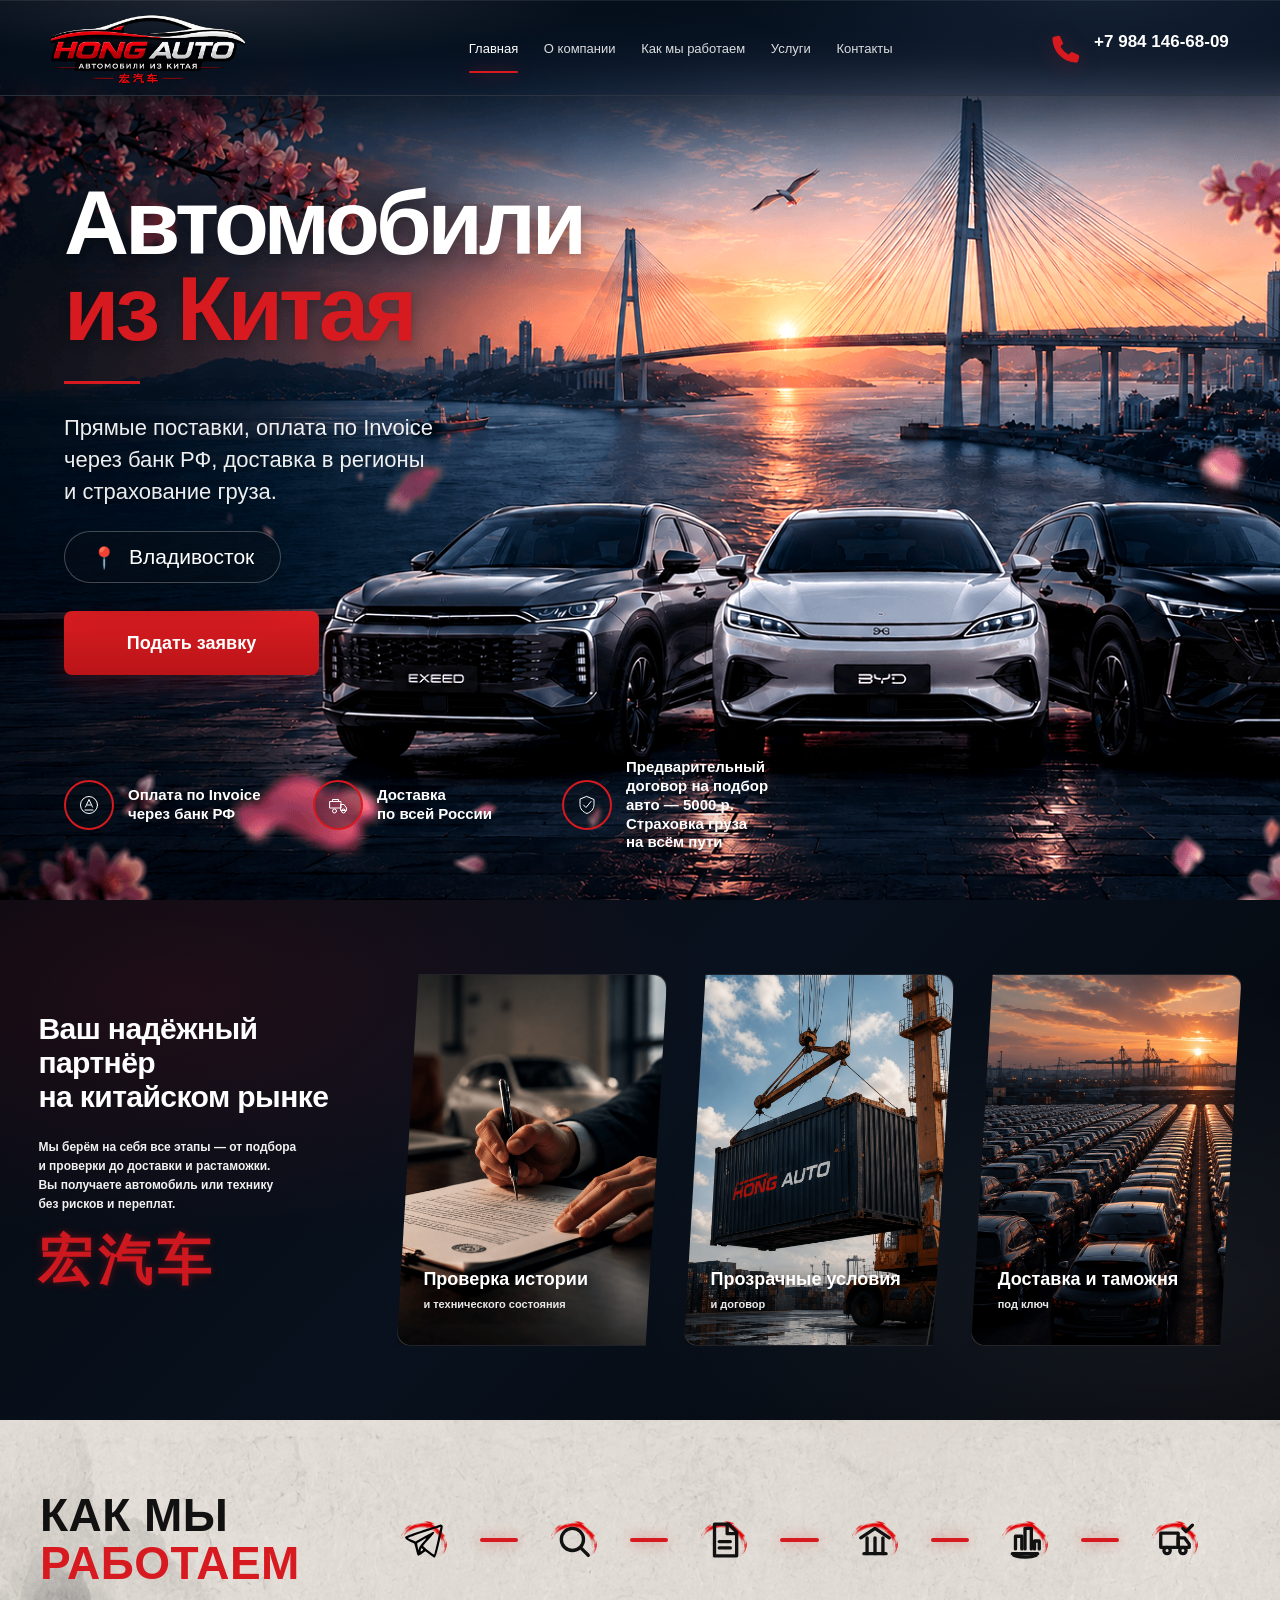
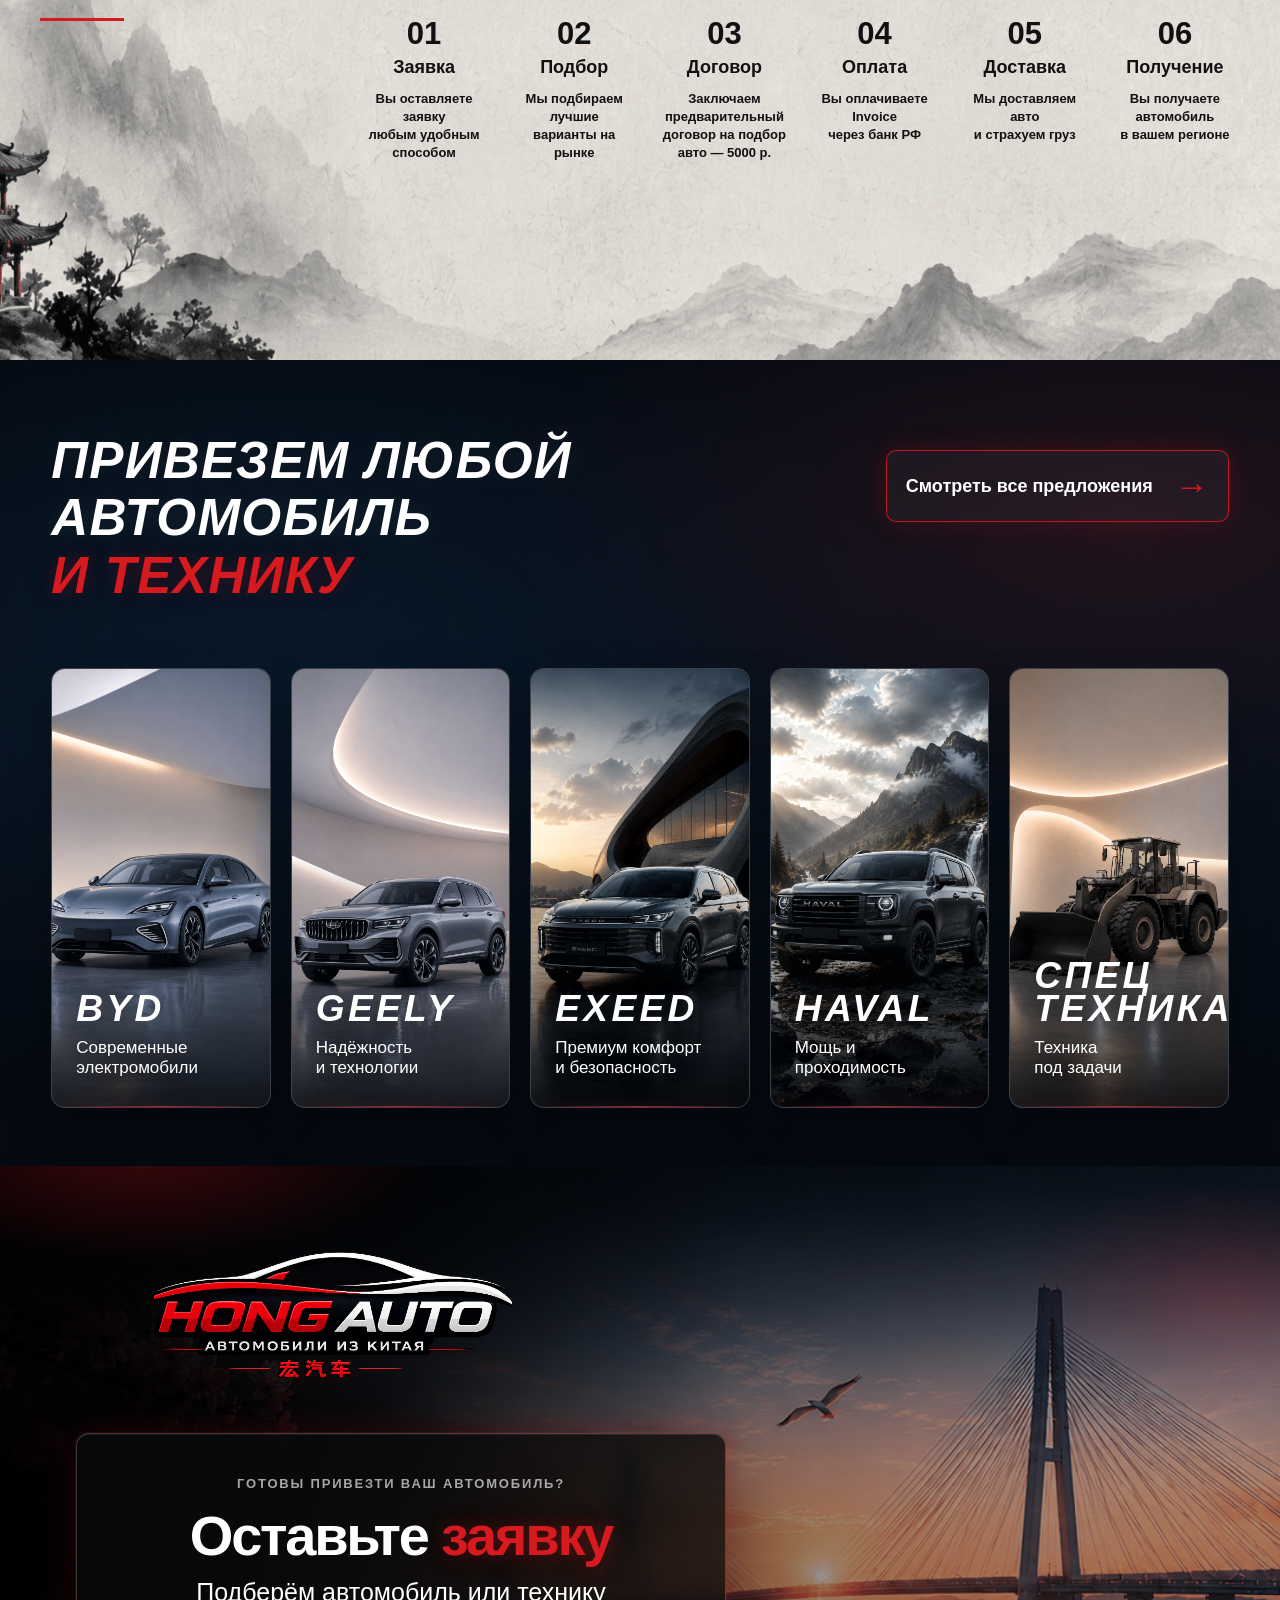
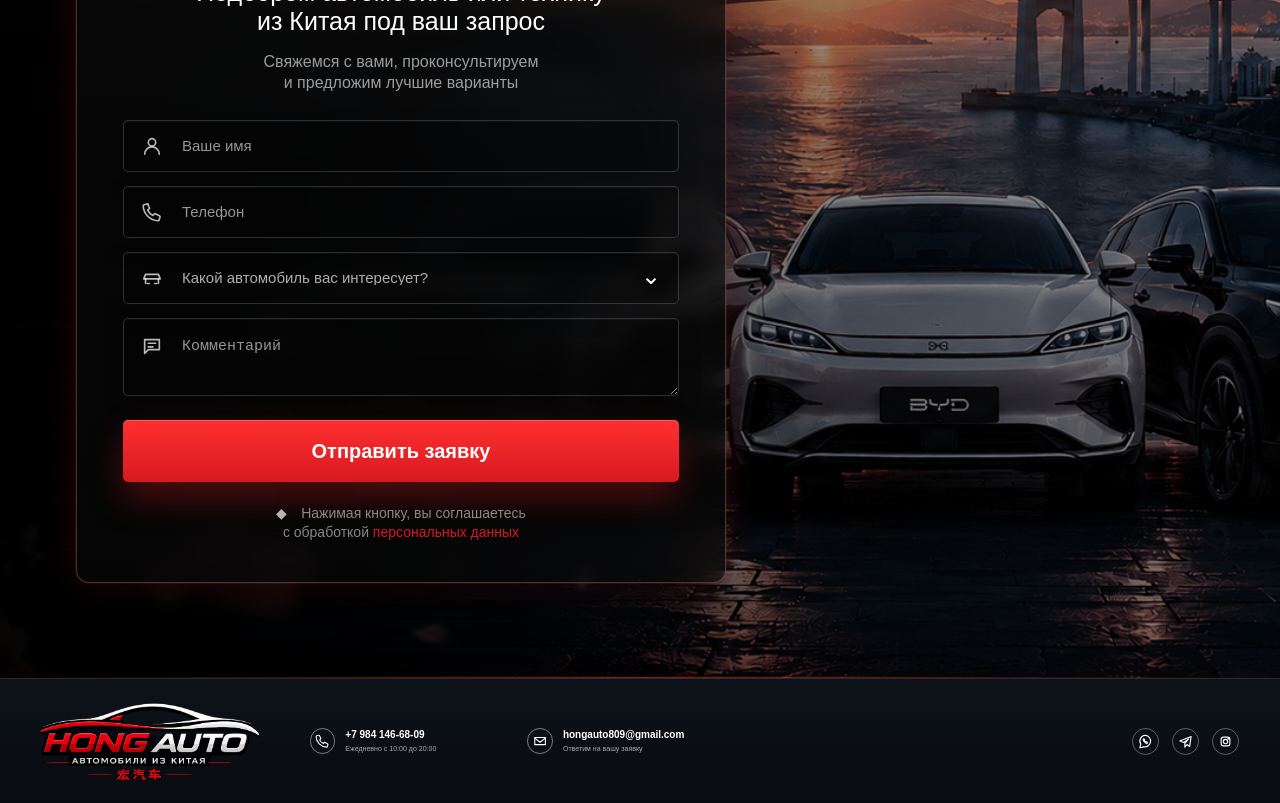
==== commit 3e182472: "Add files via upload" ====
--- a/index.html
+++ b/index.html
@@ -1,12 +1,251 @@
-<!DOCTYPE html>
-
-<html lang="ru"><head><meta charset="utf-8"/><meta content="width=device-width, initial-scale=1" name="viewport"/><title>Protoon — тонировка стекол в Таллинне</title><meta content="Автомобильная тонировка, оконные пленки, матовые, солнцезащитные и защитные решения для стекла в Таллинне." name="description"/><meta content="#0b0b0c" name="theme-color"/><link href="assets/css/style.css" rel="stylesheet"/></head><body id="top"><header class="topbar"><div class="container nav"><a aria-label="Protoon" class="brand" href="index.html"><span class="brand-mark"><img alt="Protoon" data-image-id="home-logo-01" data-image-role="logo" decoding="async" src="assets/images/protoon-symbol.webp"/></span><span class="brand-name">Protoon</span></a><nav class="nav-links"><a class="active" href="index.html">Главная</a><a class="" href="auto.html">Автомобильная тонировка</a><a class="" href="architecture.html">Оконные пленки</a><a class="" href="portfolio.html">Портфолио</a><a class="" href="contacts.html">Контакты</a></nav><div class="nav-actions"><a class="phone" href="tel:+3725524948">+372 5524 948</a><a class="btn btn-red" href="#request">Заявка</a><div aria-label="Language" class="lang-switcher" data-no-i18n=""><button data-lang-option="ru" type="button">RU</button><button data-lang-option="en" type="button">EN</button><button data-lang-option="et" type="button">ET</button></div><a class="admin-link" data-no-i18n="" href="admin.html">Admin</a><button aria-label="Меню" class="menu-toggle">☰</button></div></div></header>
-<section class="hero"><img alt="Protoon — тонировка стекол в Таллинне" class="hero__media" data-image-id="home-hero-01" data-image-role="hero" decoding="async" fetchpriority="high" src="assets/images/auto-black-front-garage-toned.webp"/><div aria-hidden="true" class="hero__shade"></div><div class="container"><div class="eyebrow">Protoon / Tallinn</div><h1>Protoon — тонировка стекол в Таллинне</h1><p>Автомобильная тонировка, оконные пленки, матовые, солнцезащитные и защитные решения для стекла.</p><div class="hero-actions"><a class="btn btn-red" href="auto.html">Автомобильная тонировка</a><a class="btn btn-line" href="architecture.html">Оконные пленки</a></div><div class="badges"><span>Опыт с 2013 года</span><span>Tallinn / Harjumaa</span><span>Расчет по фото</span></div></div></section>
-<section class="section light"><div class="container"><div class="section-head"><div><span class="kicker">Выбор направления</span><h2>Что нужно затонировать?</h2></div><p>На главной странице сразу показаны два направления, чтобы клиент быстро выбрал нужную услугу и перешел к заявке.</p></div><div class="direction-grid"><a class="direction-card" href="auto.html"><img alt="Автомобильная тонировка" class="direction-card__img" data-image-id="home-photo-01" data-image-role="photo" decoding="async" loading="lazy" src="assets/images/auto-black-rear-garage-toned.webp"/><div class="direction-content"><small>Авто</small><h3>Автомобильная тонировка</h3><p>Профессиональная тонировка автомобильных стекол. Аккуратная установка, качественные пленки, гарантия на работу и материал.</p><span class="btn btn-red">Автомобильная тонировка</span></div></a><a class="direction-card" href="architecture.html"><img alt="Оконные и архитектурные пленки" class="direction-card__img" data-image-id="home-photo-02" data-image-role="photo" decoding="async" loading="lazy" src="assets/images/architecture-facade-glass.webp"/><div class="direction-content"><small>Окна / архитектура</small><h3>Оконные и архитектурные пленки</h3><p>Пленки для домов, офисов, витрин и стеклянных перегородок. Солнцезащита, приватность, матовые, декоративные и защитные пленки.</p><span class="btn btn-red">Оконные пленки</span></div></a></div></div></section>
-<section class="section dark"><div class="container"><div class="section-head"><div><span class="kicker">Почему Protoon</span><h2>Аккуратная работа со стеклом и пленками</h2></div><p>Факты, которые нужны клиенту перед заявкой: опыт, материалы, гарантия и возможность расчета по фото.</p></div><div class="fact-grid"><div class="fact"><b>01</b><strong>С 2013 года</strong><p>Работаем со стеклом и пленками с 2013 года.</p></div><div class="fact"><b>02</b><strong>Аккуратная установка</strong><p>Чистая и внимательная работа с автомобилями и стеклом.</p></div><div class="fact"><b>03</b><strong>Качественные материалы</strong><p>Используем пленки для практических задач и долгой эксплуатации.</p></div><div class="fact"><b>04</b><strong>Подбор пленки</strong><p>Помогаем выбрать подходящий тип пленки под объект.</p></div><div class="fact"><b>05</b><strong>Расчет по фото</strong><p>Можно получить предварительный расчет по фото.</p></div></div></div></section>
-<section class="section light"><div class="container services-layout"><div class="sticky-copy"><span class="kicker">Услуги</span><h2>Авто, окна, витрины, офисы.</h2><p>Автомобильная тонировка и пленки для домов, офисов, витрин и стеклянных перегородок.</p><a class="btn btn-red" href="#request">Оставить заявку</a></div><div class="service-list"><div class="service-item"><span class="num">A</span><div><h3>Автомобильная тонировка</h3><p>Тонировка задних стекол, снятие старой пленки, консультация по выбору затемнения.</p></div></div><div class="service-item"><span class="num">B</span><div><h3>Солнцезащитные пленки</h3><p>Помогают уменьшить нагрев помещения, снизить блики и сделать нахождение в комнате или офисе комфортнее.</p></div></div><div class="service-item"><span class="num">C</span><div><h3>Матовые и приватные пленки</h3><p>Для стеклянных дверей, перегородок, окон, кабинетов, переговорных комнат, салонов и коммерческих помещений.</p></div></div><div class="service-item"><span class="num">D</span><div><h3>Декоративные и защитные пленки</h3><p>Полосы, узоры, логотипы, визуальные элементы и дополнительная защита стекла.</p></div></div></div></div></section>
-<section class="section dark"><div class="container"><div class="section-head"><div><span class="kicker">Портфолио</span><h2>Фото работ Protoon</h2></div><p>Реальные примеры работ по автомобильной тонировке и оконным пленкам.</p></div><div class="photo-masonry"><figure class="photo-masonry__item"><img alt="Автомобильная тонировка стекол" data-image-id="home-photo-03" data-image-role="photo" decoding="async" loading="lazy" src="assets/images/auto-black-front-garage-toned.webp"/><figcaption>Автомобильная тонировка стекол</figcaption></figure><figure class="photo-masonry__item"><img alt="Аккуратная установка пленки" data-image-id="home-photo-04" data-image-role="photo" decoding="async" loading="lazy" src="assets/images/auto-black-rear-garage-toned.webp"/><figcaption>Аккуратная установка пленки</figcaption></figure><figure class="photo-masonry__item"><img alt="Работа в студии Protoon" data-image-id="home-photo-05" data-image-role="photo" decoding="async" loading="lazy" src="assets/images/auto-dark-rear-garage-toned.webp"/><figcaption>Работа в студии Protoon</figcaption></figure><figure class="photo-masonry__item"><img alt="Тонировка автомобильных стекол" data-image-id="home-photo-06" data-image-role="photo" decoding="async" loading="lazy" src="assets/images/auto-windshield-front.webp"/><figcaption>Тонировка автомобильных стекол</figcaption></figure><figure class="photo-masonry__item"><img alt="Подбор затемнения под автомобиль" data-image-id="home-photo-07" data-image-role="photo" decoding="async" loading="lazy" src="assets/images/auto-gold-front-garage-toned.webp"/><figcaption>Подбор затемнения под автомобиль</figcaption></figure><figure class="photo-masonry__item"><img alt="Детали автомобиля" data-image-id="home-photo-08" data-image-role="photo" decoding="async" loading="lazy" src="assets/images/auto-interior-open-door.webp"/><figcaption>Детали автомобиля</figcaption></figure><figure class="photo-masonry__item"><img alt="Работа в помещении" data-image-id="home-photo-09" data-image-role="photo" decoding="async" loading="lazy" src="assets/images/auto-hangar-dark.webp"/><figcaption>Работа в помещении</figcaption></figure><figure class="photo-masonry__item"><img alt="Пленки для витрин и фасадов" data-image-id="home-photo-10" data-image-role="photo" decoding="async" loading="lazy" src="assets/images/architecture-facade-glass.webp"/><figcaption>Пленки для витрин и фасадов</figcaption></figure><figure class="photo-masonry__item"><img alt="Оконные и архитектурные пленки" data-image-id="home-photo-11" data-image-role="photo" decoding="async" loading="lazy" src="assets/images/architecture-balcony-view.webp"/><figcaption>Оконные и архитектурные пленки</figcaption></figure></div><div class="section-action"><a class="btn btn-red" href="portfolio.html">Открыть портфолио</a></div></div></section>
-<section class="section light process-pro-section"><div class="container"><div class="process-pro"><div class="process-pro__visual"><img alt="Процесс работы Protoon" class="process-pro__img" data-image-id="home-photo-12" data-image-role="photo" decoding="async" loading="lazy" src="assets/images/auto-windshield-front.webp"/><div class="process-pro__visual-copy"><span class="kicker">Как проходит работа</span><h2>От первого сообщения до готового результата</h2><p>Процесс сделан простым: вы отправляете вводные, мы уточняем задачу, подбираем пленку и называем предварительную стоимость.</p></div></div><div class="process-pro__content"><div class="process-pro__quick"><div><strong>Авто</strong><span>марка, модель и год автомобиля</span></div><div><strong>Окна</strong><span>фото стекла, размеры и тип объекта</span></div></div><div class="process-pro__route"><article><span>01</span><div><h3>Отправляете данные</h3><p>Для автомобиля — марку, модель и год. Для оконных пленок — фото стекла, примерные размеры и короткое описание задачи.</p></div></article><article><span>02</span><div><h3>Уточняем задачу</h3><p>Понимаем, что важно: солнцезащита, приватность, матовая пленка, декор, защита стекла или снятие старой пленки.</p></div></article><article><span>03</span><div><h3>Подбираем пленку</h3><p>Предлагаем подходящий тип пленки и объясняем, какое решение лучше подходит для автомобиля, витрины, офиса или дома.</p></div></article><article><span>04</span><div><h3>Цена и установка</h3><p>Даем предварительный расчет. Для объекта при необходимости согласуем замер, для автомобиля — удобное время установки.</p></div></article></div><div class="process-pro__bottom"><a class="btn btn-red" href="#request">Оставить заявку</a><a class="btn btn-dark" href="tel:+3725524948">Позвонить</a></div></div></div></div></section>
-<section class="section light" id="request"><div class="container"><div class="cta-box"><div class="cta-copy"><span class="kicker">Заявка</span><h2>Получить предварительный расчет</h2><p>Отправьте размеры стекла или модель автомобиля, краткое описание задачи. Мы уточним детали и дадим предварительную стоимость.</p><div class="cta-actions"><a class="btn btn-red" href="tel:+3725524948">Позвонить</a><a class="btn btn-dark" href="https://wa.me/3725524948">WhatsApp / Telegram</a></div></div><form class="form"><div class="row"><input class="input" name="name" placeholder="Имя"/><input class="input" name="phone" placeholder="Телефон"/></div><input class="input" name="topic" placeholder="Авто / окна / витрина / другое"/><textarea name="comment" placeholder="Комментарий"></textarea><button class="btn btn-red" type="submit">Оставить заявку</button><p class="form-note">В HTML-превью форма не отправляется. На WordPress будет подключена обработка заявки.</p></form></div></div></section>
-<section class="section dark"><div class="container contact-grid"><div class="contact-card"><span class="kicker">Контакты</span><h2 style="font-size:44px;line-height:1;margin:0 0 20px;letter-spacing:-.05em">Protoon</h2><div class="contact-line"><span>Город</span><strong>Tallinn</strong></div><div class="contact-line"><span>Работаем</span><strong>Tallinn и Harjumaa</strong></div><div class="contact-line"><span>Телефон</span><strong><a href="tel:+3725524948">+372 5524 948</a></strong></div><div class="contact-line"><span>E-mail</span><strong><a href="mailto:agautod@gmail.com">agautod@gmail.com</a></strong></div><div class="contact-line"><span>Адрес</span><strong>Ädala tn 17</strong></div></div><div class="contact-photo"><img alt="Protoon Tallinn" data-image-id="home-photo-13" data-image-role="photo" loading="lazy" src="assets/images/architecture-facade-glass.webp"/><div><b>Адрес</b><p>Ädala tn 17, Tallinn</p></div></div></div></section>
-<footer class="footer"><div class="container footer-grid"><div><img alt="Protoon" data-image-id="home-logo-02" data-image-role="logo" decoding="async" loading="lazy" src="assets/images/protoon-logo-wide.webp"/><p>Профессиональная тонировка стекол в Таллинне. Работаем в Tallinn и Harjumaa.</p></div><div class="footer-links"><a href="auto.html">Авто-тонировка</a><a href="architecture.html">Оконные пленки</a><a href="portfolio.html">Портфолио</a><a href="contacts.html">Контакты</a></div><div><a href="tel:+3725524948">+372 5524 948</a><br/><a href="mailto:agautod@gmail.com">agautod@gmail.com</a></div></div></footer><a class="to-top" href="#top">↑</a><script defer="True" src="assets/js/i18n.js"></script><script defer="" src="assets/js/main.js"></script></body></html>+<!doctype html>
+<html lang="ru">
+<head>
+  <meta charset="utf-8" />
+  <meta name="viewport" content="width=device-width, initial-scale=1" />
+  <title>HONG AUTO — автомобили и техника из Китая</title>
+  <meta name="description" content="Поставка автомобилей и техники из Китая под ключ: подбор, проверка, договор, оплата, доставка и таможня." />
+  <link rel="stylesheet" href="css/style.css" />
+</head>
+<body>
+<div class="site-shell">
+  <header class="header" aria-label="Шапка сайта">
+    <a class="logo logo-img-link" href="#home" aria-label="HONG AUTO"><img class="site-logo-img header-logo-img" src="assets/img/hong-auto-logo.png" alt="HONG AUTO"></a>
+      <button class="burger-toggle" type="button" aria-label="Открыть меню" aria-expanded="false" aria-controls="site-nav"><span></span><span></span><span></span></button>
+    <nav class="nav" id="site-nav" aria-label="Основная навигация">
+        <a href="#home">Главная</a>
+        <a href="#about">О компании</a>
+        <a href="#process">Как мы работаем</a>
+        <a href="#catalog">Услуги</a>
+        <a href="#contacts">Контакты</a>
+      </nav>
+    <a class="header-phone" href="tel:+79841466809" aria-label="Позвонить">
+      <svg viewBox="0 0 24 24" aria-hidden="true"><path d="M7.6 2.9 10 7.8 7.9 10c1.2 2.6 3.4 4.9 6.1 6.1l2.2-2.1 4.9 2.4c.7.3 1 1 .8 1.7l-.8 3.1c-.2.7-.8 1.1-1.5 1.1C9.7 21.7 2.3 14.3 1.8 4.4c0-.7.4-1.3 1.1-1.5L6 2.1c.7-.2 1.4.1 1.7.8Z"/></svg>
+      +7 984 146-68-09
+    </a>
+    <button class="btn btn-small js-scroll-form" type="button">Оставить заявку</button>
+  </header>
+
+  <main>
+    <section class="hero" id="home">
+      <div class="hero-photo" aria-hidden="true"></div>
+      <div class="hero-shade" aria-hidden="true"></div>
+      <div class="hero-content">
+        <div class="eyebrow"></div>
+        <h1>Автомобили<br><span>из Китая</span></h1>
+        <span class="red-mark"></span>
+        <p>Прямые поставки, оплата по Invoice<br>через банк РФ, доставка в регионы<br>и страхование груза.</p>
+        <div class="hero-city">Владивосток</div>
+        <div class="hero-actions">
+          <button class="btn hero-btn js-scroll-form" type="button">Подать заявку</button>
+        </div>
+      </div>
+      <div class="benefits" aria-label="Преимущества">
+        <article class="benefit">
+          <svg viewBox="0 0 48 48" aria-hidden="true"><circle cx="24" cy="24" r="17"/><path d="M17 28 24 13l7 15m-10-4h6"/><path d="M16 34h16"/></svg>
+          <p>Оплата по Invoice<br>через банк РФ</p>
+        </article>
+        <article class="benefit">
+          <svg viewBox="0 0 48 48" aria-hidden="true"><path d="M8 30h22V17H8zM30 23h6l5 7v5H30z"/><circle cx="17" cy="36" r="4"/><circle cx="35" cy="36" r="4"/><path d="M13 17v-4h12v4"/></svg>
+          <p>Доставка<br>по всей России</p>
+        </article>
+        <article class="benefit">
+          <svg viewBox="0 0 48 48" aria-hidden="true"><path d="M24 7 38 13v10c0 9-6 15-14 18C16 38 10 32 10 23V13z"/><path d="m17 24 5 5 10-12"/></svg>
+          <p>Предварительный договор на подбор авто — 5000 р.<br>Страховка груза<br>на всём пути</p>
+        </article>
+      </div>
+    </section>
+
+    <section class="partner" id="about">
+      <div class="partner-copy">
+        <div class="mini-red">HONG AUTO</div>
+        <h2>Ваш надёжный партнёр<br>на китайском рынке</h2>
+        <p>Мы берём на себя все этапы — от подбора<br>и проверки до доставки и растаможки.<br>Вы получаете автомобиль или технику<br>без рисков и переплат.</p>
+        <div class="hanzi" aria-hidden="true">宏汽车</div>
+        <span class="brush" aria-hidden="true"></span>
+      </div>
+      <div class="partner-cards" aria-label="Услуги">
+        <button class="p-card card-two js-scroll-form" type="button" aria-label="Проверка истории и технического состояния">
+          <img src="assets/img/partner-doc.webp" alt="Проверка документов и истории" />
+          <div><h3>Проверка истории</h3><p>и технического состояния</p></div>
+        </button>
+        <button class="p-card card-three js-scroll-form" type="button" aria-label="Прозрачные условия и договор">
+          <img src="assets/img/partner-container.webp" alt="Контейнер HONG AUTO на погрузке" />
+          <div><h3>Прозрачные условия</h3><p>и договор</p></div>
+        </button>
+        <button class="p-card card-four js-scroll-form" type="button" aria-label="Доставка и таможня под ключ">
+          <img src="assets/img/partner-yard.webp" alt="Парковка автомобилей перед доставкой" />
+          <div><h3>Доставка и таможня</h3><p>под ключ</p></div>
+        </button>
+      </div>
+    </section>
+
+    <section class="process" id="process">
+      <div class="ink-bg" aria-hidden="true"></div>
+
+      <div class="process-title">
+        <h2>КАК МЫ<br><span>РАБОТАЕМ</span></h2>
+        <span class="red-mark"></span>
+      </div>
+
+      <div class="steps">
+        <article class="step">
+          <div class="round"><img src="assets/img/icons/step-1.svg" width="42" height="42" alt=""></div>
+          <span class="red-connector" aria-hidden="true"></span>
+          <h3>01</h3>
+          <b>Заявка</b>
+          <p>Вы оставляете заявку<br>любым удобным способом</p>
+        </article>
+
+        <article class="step">
+          <div class="round"><img src="assets/img/icons/step-2.svg" width="42" height="42" alt=""></div>
+          <span class="red-connector" aria-hidden="true"></span>
+          <h3>02</h3>
+          <b>Подбор</b>
+          <p>Мы подбираем лучшие<br>варианты на рынке</p>
+        </article>
+
+        <article class="step">
+          <div class="round"><img src="assets/img/icons/step-3.svg" width="42" height="42" alt=""></div>
+          <span class="red-connector" aria-hidden="true"></span>
+          <h3>03</h3>
+          <b>Договор</b>
+          <p>Заключаем предварительный<br>договор на подбор авто — 5000 р.</p>
+        </article>
+
+        <article class="step">
+          <div class="round"><img src="assets/img/icons/step-4.svg" width="42" height="42" alt=""></div>
+          <span class="red-connector" aria-hidden="true"></span>
+          <h3>04</h3>
+          <b>Оплата</b>
+          <p>Вы оплачиваете Invoice<br>через банк РФ</p>
+        </article>
+
+        <article class="step">
+          <div class="round"><img src="assets/img/icons/step-5.svg" width="42" height="42" alt=""></div>
+          <span class="red-connector" aria-hidden="true"></span>
+          <h3>05</h3>
+          <b>Доставка</b>
+          <p>Мы доставляем авто<br>и страхуем груз</p>
+        </article>
+
+        <article class="step">
+          <div class="round"><img src="assets/img/icons/step-6.svg" width="42" height="42" alt=""></div>
+          <h3>06</h3>
+          <b>Получение</b>
+          <p>Вы получаете автомобиль<br>в вашем регионе</p>
+        </article>
+      </div>
+    </section>
+
+    <section class="catalog" id="catalog">
+      <div class="catalog-head">
+        <h2>ПРИВЕЗЕМ ЛЮБОЙ АВТОМОБИЛЬ<br><span>И ТЕХНИКУ</span></h2>
+        <button class="btn btn-dark js-scroll-form" type="button">Смотреть все предложения <span>→</span></button>
+      </div>
+      <div class="car-grid">
+        <article class="car-card js-scroll-form" data-category="all electric" tabindex="0" role="button" aria-label="Оставить заявку на BYD">
+          <img src="assets/img/car-byd.webp" alt="BYD" />
+          <div><h3>BYD</h3><p>Современные<br>электромобили</p></div>
+        </article>
+        <article class="car-card js-scroll-form" data-category="all" tabindex="0" role="button" aria-label="Оставить заявку на GEELY">
+          <img src="assets/img/car-geely.webp" alt="GEELY" />
+          <div><h3>GEELY</h3><p>Надёжность<br>и технологии</p></div>
+        </article>
+        <article class="car-card js-scroll-form" data-category="all suv" tabindex="0" role="button" aria-label="Оставить заявку на EXEED">
+          <img src="assets/img/car-exeed.webp" alt="EXEED" />
+          <div><h3>EXEED</h3><p>Премиум комфорт<br>и безопасность</p></div>
+        </article>
+        <article class="car-card js-scroll-form" data-category="all suv" tabindex="0" role="button" aria-label="Оставить заявку на HAVAL">
+          <img src="assets/img/car-haval.webp" alt="HAVAL" />
+          <div><h3>HAVAL</h3><p>Мощь и<br>проходимость</p></div>
+        </article>
+        <article class="car-card js-scroll-form" data-category="all electric" tabindex="0" role="button" aria-label="Оставить заявку на Спец техника">
+          <img src="assets/img/car-li.webp" alt="Спец техника" />
+          <div><h3>Спец техника</h3><p>Техника<br>под задачи</p></div>
+        </article>
+      </div>
+    </section>
+
+    <section class="cta request-hero" id="contacts">
+      <div class="request-hero-bg" aria-hidden="true"></div>
+
+      <div class="request-shell">
+        <div class="request-logo"><img class="site-logo-img request-logo-img" src="assets/img/hong-auto-logo.png" alt="HONG AUTO"></div>
+
+        <div class="request-form-card">
+          <p class="request-topline">ГОТОВЫ ПРИВЕЗТИ ВАШ АВТОМОБИЛЬ?</p>
+          <h2>Оставьте <span>заявку</span></h2>
+          <p class="request-text-main">Подберём автомобиль или технику<br>из Китая под ваш запрос</p>
+          <p class="request-text-small">Свяжемся с вами, проконсультируем<br>и предложим лучшие варианты</p>
+
+          <form class="request-form">
+            <label class="request-field">
+              <span class="request-icon" aria-hidden="true">
+                <svg viewBox="0 0 24 24"><path d="M12 12a4 4 0 1 0 0-8 4 4 0 0 0 0 8Z"/><path d="M4 21a8 8 0 0 1 16 0"/></svg>
+              </span>
+              <input type="text" name="name" placeholder="Ваше имя">
+            </label>
+
+            <label class="request-field">
+              <span class="request-icon" aria-hidden="true">
+                <svg viewBox="0 0 24 24"><path d="M7 3l2.4 4.9-2.1 2.1c1.1 2.4 3.3 4.6 5.7 5.7l2.1-2.1L20 16c.6.3.9.9.7 1.6l-.8 3c-.2.6-.8 1-1.4 1C9.8 21.1 2.9 14.2 2.4 5.5c0-.6.4-1.2 1-1.4l3-.8c.7-.2 1.3.1 1.6.7Z"/></svg>
+              </span>
+              <input type="tel" name="phone" placeholder="Телефон">
+            </label>
+
+            <label class="request-field request-field-select">
+              <span class="request-icon" aria-hidden="true">
+                <svg viewBox="0 0 24 24"><path d="M3 13h18l-2-5H5l-2 5Z"/><path d="M5 13v5M19 13v5M7 18h2M15 18h2"/></svg>
+              </span>
+              <select name="car">
+                <option value="">Какой автомобиль вас интересует?</option>
+                <option>Легковой автомобиль</option>
+                <option>Электромобиль</option>
+                <option>Внедорожник</option>
+                <option>Коммерческий транспорт</option>
+                <option>Спецтехника</option>
+              </select>
+            </label>
+
+            <label class="request-field request-field-textarea">
+              <span class="request-icon" aria-hidden="true">
+                <svg viewBox="0 0 24 24"><path d="M4 5h16v11H8l-4 4V5Z"/><path d="M8 9h8M8 13h5"/></svg>
+              </span>
+              <textarea name="comment" placeholder="Комментарий"></textarea>
+            </label>
+
+            <button class="request-send" type="submit">Отправить заявку</button>
+
+            <p class="request-policy">
+              <span aria-hidden="true">◆</span>
+              Нажимая кнопку, вы соглашаетесь<br>
+              с обработкой <a href="#">персональных данных</a>
+            </p>
+          </form>
+        </div>
+      </div>
+    </section>
+  </main>
+
+  <footer class="footer">
+    <a class="logo footer-logo logo-img-link" href="#home"><img class="site-logo-img footer-logo-img" src="assets/img/hong-auto-logo.png" alt="HONG AUTO"></a>
+    <a class="foot-link" href="tel:+79841466809">
+      <span class="circle-icon"><svg viewBox="0 0 24 24"><path d="M7.6 2.9 10 7.8 7.9 10c1.2 2.6 3.4 4.9 6.1 6.1l2.2-2.1 4.9 2.4c.7.3 1 1 .8 1.7l-.8 3.1c-.2.7-.8 1.1-1.5 1.1C9.7 21.7 2.3 14.3 1.8 4.4c0-.7.4-1.3 1.1-1.5L6 2.1c.7-.2 1.4.1 1.7.8Z"/></svg></span>
+      <span>+7 984 146-68-09<small>Ежедневно с 10:00 до 20:00</small></span>
+    </a>
+    <a class="foot-link" href="mailto:hongauto809@gmail.com">
+      <span class="circle-icon"><svg viewBox="0 0 24 24"><path d="M3 6h18v12H3z"/><path d="m3 7 9 7 9-7"/></svg></span>
+      <span>hongauto809@gmail.com<small>Ответим на вашу заявку</small></span>
+    </a>
+    <div class="socials" aria-label="Социальные сети">
+      <a href="#" aria-label="WhatsApp"><svg viewBox="0 0 24 24"><path d="M12 2a9 9 0 0 0-7.6 13.8L3 22l6.4-1.4A9 9 0 1 0 12 2Z"/><path d="M8.8 7.8c-.2.5-.5 1-.4 1.5.2 2.1 2.9 5.3 5.2 5.8.6.1 1.2-.2 1.7-.5l-.8-2c-.2-.3-.5-.4-.8-.2l-.8.5c-1.2-.6-2.2-1.6-2.8-2.9l.5-.8c.2-.3.1-.7-.2-.9Z"/></svg></a>
+      <a href="#" aria-label="Telegram"><svg viewBox="0 0 24 24"><path d="M21 4 3 11.3l6 2.2L17 8l-6.1 7.1L11 21l3.4-4.1 4.2 3z"/></svg></a>
+      <a href="#" aria-label="Instagram"><svg viewBox="0 0 24 24"><rect x="5" y="5" width="14" height="14" rx="4"/><circle cx="12" cy="12" r="3.5"/><circle cx="16.8" cy="7.3" r=".8"/></svg></a>
+    </div>
+  </footer>
+</div>
+
+<script src="js/main.js"></script>
+</body>
+</html>
--- a/css/style.css
+++ b/css/style.css
@@ -0,0 +1,10013 @@
+:root{
+  --red:#e42420;
+  --red2:#ff3029;
+  --black:#050607;
+  --soft:#f3f3f3;
+  --pad:clamp(26px,3.2vw,64px);
+}
+
+*{box-sizing:border-box}
+html{scroll-behavior:smooth}
+body{
+  margin:0;
+  background:#030506;
+  color:#fff;
+  font-family:Arial,Helvetica,sans-serif;
+  overflow-x:hidden;
+}
+
+.site-shell{
+  width:100%;
+  min-width:320px;
+  overflow:hidden;
+  background:#060708;
+}
+
+.header{
+  position:absolute;
+  z-index:50;
+  top:clamp(20px,1.8vw,36px);
+  left:var(--pad);
+  right:var(--pad);
+  display:flex;
+  align-items:flex-start;
+  gap:clamp(18px,2.4vw,46px);
+}
+
+.logo{
+  display:inline-block;
+  text-decoration:none;
+  text-transform:uppercase;
+  line-height:.86;
+  letter-spacing:.035em;
+  white-space:nowrap;
+}
+.logo-red,.logo-white{
+  font-weight:900;
+  font-style:italic;
+  font-size:clamp(26px,2.1vw,43px);
+}
+.logo-red{color:var(--red);margin-right:8px}
+.logo-white{color:#fff}
+.logo small{
+  display:block;
+  margin-top:clamp(8px,.55vw,11px);
+  color:#e2e2e2;
+  font-size:clamp(9px,.72vw,13px);
+  font-weight:700;
+  letter-spacing:.18em;
+}
+
+.nav{
+  margin-left:auto;
+  margin-top:clamp(7px,.8vw,15px);
+  display:flex;
+  gap:clamp(18px,2.05vw,40px);
+  align-items:center;
+}
+.nav a{
+  color:#fff;
+  text-decoration:none;
+  font-size:clamp(10px,.74vw,14px);
+  font-weight:700;
+  opacity:.95;
+  transition:.25s;
+}
+.nav a:hover{color:var(--red)}
+
+.header-phone{
+  margin-top:clamp(5px,.65vw,12px);
+  display:flex;
+  align-items:center;
+  gap:9px;
+  color:#fff;
+  text-decoration:none;
+  font-size:clamp(13px,1.05vw,20px);
+  font-weight:700;
+  white-space:nowrap;
+}
+.header-phone svg{
+  width:clamp(16px,1.2vw,24px);
+  height:clamp(16px,1.2vw,24px);
+  fill:none;
+  stroke:var(--red);
+  stroke-width:2;
+}
+
+.btn{
+  border:0;
+  border-radius:3px;
+  background:var(--red);
+  color:#fff;
+  min-height:clamp(38px,3vw,58px);
+  padding:0 clamp(18px,1.5vw,30px);
+  display:inline-flex;
+  align-items:center;
+  justify-content:center;
+  gap:clamp(14px,1.1vw,24px);
+  font-size:clamp(10px,.78vw,15px);
+  font-weight:800;
+  cursor:pointer;
+  box-shadow:0 12px 32px rgba(226,31,28,.22);
+  transition:transform .25s ease,background .25s ease,box-shadow .25s ease;
+  white-space:nowrap;
+}
+.btn:hover{
+  transform:translateY(-3px);
+  background:var(--red2);
+  box-shadow:0 18px 42px rgba(226,31,28,.36);
+}
+.btn-small{
+  margin-top:0;
+  min-height:clamp(34px,2.45vw,50px);
+  padding:0 clamp(16px,1.2vw,25px);
+}
+.btn span{font-size:clamp(16px,1.2vw,24px);line-height:1}
+
+/* HERO */
+.hero{
+  position:relative;
+  height:clamp(590px,52vw,900px);
+  overflow:hidden;
+  background:radial-gradient(900px 480px at 66% 20%,#38424b 0%,#182025 29%,#090d10 65%,#030506 100%);
+}
+.hero-photo{
+  position:absolute;
+  inset:0 0 0 26%;
+  background:url('../assets/img/hero-scene.webp') center top/cover no-repeat;
+  filter:saturate(1.05) contrast(1.06);
+}
+.hero-shade{
+  position:absolute;
+  inset:0;
+  background:
+    linear-gradient(90deg,#050608 0%,rgba(5,6,8,.96) 18%,rgba(5,6,8,.70) 39%,rgba(5,6,8,.20) 73%,rgba(5,6,8,.56) 100%),
+    linear-gradient(180deg,rgba(0,0,0,.35),rgba(0,0,0,.12) 45%,rgba(0,0,0,.72) 100%);
+}
+.hero::after{
+  content:"";
+  position:absolute;
+  left:0;right:0;bottom:0;
+  height:23%;
+  background:linear-gradient(180deg,rgba(0,0,0,0),rgba(0,0,0,.55));
+}
+.hero-content{
+  position:absolute;
+  z-index:2;
+  left:var(--pad);
+  top:clamp(112px,9.4vw,178px);
+}
+.eyebrow{
+  font-size:clamp(10px,.7vw,14px);
+  font-weight:800;
+  letter-spacing:.22em;
+  margin-bottom:clamp(13px,1vw,22px);
+}
+.hero h1{
+  margin:0;
+  font-family:"Arial Narrow",Impact,sans-serif;
+  font-size:clamp(56px,5.1vw,98px);
+  line-height:.96;
+  letter-spacing:.016em;
+  text-transform:uppercase;
+  text-shadow:0 3px 14px rgba(0,0,0,.55);
+}
+.hero h1 span{color:var(--red)}
+.red-mark{
+  display:block;
+  width:clamp(28px,2vw,40px);
+  height:2px;
+  background:var(--red);
+  margin-top:clamp(18px,1.5vw,30px);
+}
+.hero p{
+  margin:clamp(18px,1.5vw,29px) 0 clamp(22px,1.8vw,34px);
+  font-size:clamp(12px,.94vw,18px);
+  line-height:1.55;
+  font-weight:600;
+  color:#f3f3f3;
+  text-shadow:0 2px 8px rgba(0,0,0,.6);
+}
+.hero-btn{min-width:clamp(176px,14vw,270px)}
+
+.benefits{
+  position:absolute;
+  z-index:3;
+  left:var(--pad);
+  bottom:clamp(42px,4vw,78px);
+  display:grid;
+  grid-template-columns:repeat(3, minmax(92px, 1fr));
+  max-width:clamp(340px,29vw,560px);
+  gap:clamp(12px,1.2vw,24px);
+}
+.benefit{
+  min-height:54px;
+  padding-right:clamp(10px,.9vw,18px);
+  position:relative;
+}
+.benefit:not(:last-child)::after{
+  content:"";
+  position:absolute;
+  top:clamp(18px,1.5vw,28px);
+  right:0;
+  width:1px;
+  height:clamp(38px,3vw,60px);
+  background:rgba(255,255,255,.22);
+}
+.benefit svg{
+  width:clamp(22px,1.8vw,35px);
+  height:clamp(22px,1.8vw,35px);
+  fill:none;
+  stroke:var(--red);
+  stroke-width:2;
+  stroke-linecap:round;
+  stroke-linejoin:round;
+  margin-bottom:clamp(10px,.9vw,16px);
+}
+.benefit p{
+  margin:0;
+  font-size:clamp(8.5px,.65vw,13px);
+  line-height:1.25;
+  font-weight:700;
+}
+
+/* PARTNER BLOCK — rebuilt cleanly */
+.partner{
+  position:relative;
+  height:clamp(280px,25.3vw,480px);
+  background:#07080a;
+  overflow:hidden;
+}
+.partner::before{
+  content:"";
+  position:absolute;
+  inset:0;
+  z-index:2;
+  pointer-events:none;
+  background:
+    linear-gradient(90deg,#07080a 0%,#07080a 22%,rgba(7,8,10,.88) 30%,rgba(7,8,10,.35) 43%,rgba(7,8,10,.04) 70%,rgba(7,8,10,.15) 100%),
+    radial-gradient(620px 240px at 35% 0,rgba(255,255,255,.10),transparent 70%);
+}
+.partner-copy{
+  position:absolute;
+  z-index:4;
+  left:var(--pad);
+  top:clamp(30px,3.25vw,62px);
+  width:clamp(280px,28vw,520px);
+}
+.mini-red{
+  color:var(--red);
+  font-size:clamp(8px,.62vw,12px);
+  letter-spacing:.28em;
+  font-weight:900;
+  margin-bottom:clamp(16px,1.4vw,26px);
+}
+.partner h2{
+  margin:0 0 clamp(20px,2vw,38px);
+  font-size:clamp(25px,2.3vw,44px);
+  line-height:1.20;
+  letter-spacing:-.02em;
+}
+.partner-copy p{
+  margin:0;
+  color:#f1f1f1;
+  font-size:clamp(10px,.82vw,16px);
+  line-height:1.58;
+  font-weight:600;
+}
+.hanzi{
+  position:absolute;
+  left:0;
+  top:clamp(160px,15.9vw,305px);
+  color:#d8201c;
+  font-family:serif;
+  font-weight:900;
+  font-size:clamp(40px,3.8vw,74px);
+  letter-spacing:.10em;
+  opacity:.94;
+  text-shadow:0 0 18px rgba(211,30,26,.35);
+}
+.brush{display:none}
+
+.partner-cards{
+  position:absolute;
+  z-index:1;
+  inset:0 0 0 29%;
+  display:flex;
+  align-items:stretch;
+  overflow:hidden;
+}
+.p-card{
+  position:relative;
+  height:100%;
+  overflow:hidden;
+  background:#111;
+  border:0;
+  margin:0;
+  box-shadow:none;
+  transform:translateZ(0);
+  transition:filter .25s ease;
+}
+.p-card:hover{filter:brightness(1.04)}
+.p-card img{
+  position:absolute;
+  inset:0;
+  width:100%;
+  height:100%;
+  display:block;
+  object-fit:cover;
+  object-position:center center;
+  filter:saturate(1.05) contrast(1.04) brightness(.92);
+  transform:none;
+}
+.p-card::after{
+  content:"";
+  position:absolute;
+  inset:0;
+  z-index:1;
+  background:
+    linear-gradient(180deg,rgba(0,0,0,.03) 0%,rgba(0,0,0,.08) 43%,rgba(0,0,0,.83) 100%),
+    linear-gradient(90deg,rgba(0,0,0,.16) 0%,rgba(0,0,0,0) 36%,rgba(0,0,0,.12) 100%);
+}
+.p-card div{
+  position:absolute;
+  z-index:3;
+  left:clamp(34px,3.1vw,60px);
+  right:clamp(16px,1.6vw,30px);
+  bottom:clamp(22px,2.3vw,44px);
+  color:#fff;
+  text-shadow:0 3px 12px rgba(0,0,0,.78);
+}
+.p-card h3{
+  margin:0 0 clamp(7px,.7vw,13px);
+  font-size:clamp(15px,1.25vw,24px);
+  line-height:1.08;
+  font-weight:900;
+  white-space:nowrap;
+}
+.p-card p{
+  margin:0;
+  font-size:clamp(10px,.76vw,15px);
+  line-height:1.35;
+  font-weight:800;
+  color:#f2f2f2;
+}
+
+.card-one{
+  flex:0 0 37%;
+  clip-path:polygon(0 0,100% 0,88% 100%,0 100%);
+  z-index:1;
+}
+.card-one div{left:clamp(62px,5.7vw,112px)}
+.card-one img{object-position:center center}
+
+.card-two{
+  flex:0 0 27%;
+  margin-left:-4.5%;
+  clip-path:polygon(13% 0,100% 0,88% 100%,0 100%);
+  z-index:2;
+}
+.card-three{
+  flex:0 0 27%;
+  margin-left:-4.5%;
+  clip-path:polygon(13% 0,100% 0,88% 100%,0 100%);
+  z-index:3;
+}
+.card-four{
+  flex:0 0 29%;
+  margin-left:-4.5%;
+  clip-path:polygon(12% 0,100% 0,100% 100%,0 100%);
+  z-index:4;
+}
+
+/* PROCESS */
+.process{
+  position:relative;
+  height:clamp(230px,22.5vw,400px);
+  overflow:hidden;
+  background:#ecebe7;
+  color:#111;
+}
+.process::before{
+  content:"";
+  position:absolute;
+  inset:0;
+  background:
+    radial-gradient(250px 120px at 86% 80%,rgba(0,0,0,.12),transparent 70%),
+    radial-gradient(270px 120px at 44% 100%,rgba(0,0,0,.13),transparent 70%),
+    linear-gradient(180deg,rgba(255,255,255,.92),rgba(240,239,235,.98));
+}
+.process::after{
+  content:"";
+  position:absolute;
+  left:0;right:0;bottom:-8px;
+  height:33%;
+  background:
+    linear-gradient(165deg,transparent 0 11%,rgba(78,84,84,.18) 12% 21%,transparent 22% 100%),
+    linear-gradient(195deg,transparent 0 42%,rgba(25,34,33,.18) 43% 52%,transparent 53% 100%),
+    linear-gradient(175deg,transparent 0 60%,rgba(0,0,0,.16) 61% 71%,transparent 72%);
+  opacity:.55;
+}
+.ink-bg{
+  position:absolute;
+  inset:0;
+  background:
+    radial-gradient(260px 120px at 8% 78%,rgba(23,36,39,.18),transparent 70%),
+    radial-gradient(210px 80px at 18% 38%,rgba(0,0,0,.08),transparent 80%);
+}
+.pagoda{position:absolute;left:0;bottom:2px;width:clamp(210px,20vw,380px);height:52%;opacity:.92}
+.pagoda::before{
+  content:"";
+  position:absolute;
+  left:13%;
+  bottom:0;
+  width:58%;
+  height:92%;
+  background:
+    linear-gradient(180deg,transparent 0 19px,#0f1719 20px 29px,transparent 30px 36px,#111a1d 37px 48px,transparent 49px 57px,#111a1d 58px 70px,transparent 71px),
+    linear-gradient(90deg,transparent 0 18px,#111 19px 24px,transparent 25px 54px,#111 55px 60px,transparent 61px 92px,#111 93px 98px,transparent 99px);
+  clip-path:polygon(48% 0,58% 19%,95% 26%,69% 36%,78% 43%,64% 52%,88% 61%,62% 70%,63% 100%,29% 100%,34% 70%,5% 61%,31% 51%,21% 43%,37% 36%,5% 26%,42% 18%);
+}
+.process-title{
+  position:absolute;
+  z-index:2;
+  left:var(--pad);
+  top:clamp(29px,2.9vw,55px);
+}
+.process-title h2{
+  margin:0;
+  font-size:clamp(23px,2.15vw,42px);
+  line-height:1.15;
+  font-weight:900;
+  letter-spacing:.02em;
+}
+.process-title h2 span{color:var(--red)}
+.process-title .red-mark{margin-top:clamp(14px,1.3vw,24px)}
+.step-line{
+  position:absolute;
+  z-index:1;
+  left:clamp(250px,24.5vw,470px);
+  right:clamp(60px,6vw,115px);
+  top:clamp(76px,7.5vw,142px);
+  height:7px;
+  background:#111;
+  opacity:.88;
+  transform:skewX(-20deg);
+}
+.steps{
+  position:absolute;
+  z-index:2;
+  left:clamp(245px,23.8vw,455px);
+  right:clamp(36px,4vw,80px);
+  top:clamp(38px,3.8vw,74px);
+  display:grid;
+  grid-template-columns:repeat(6,1fr);
+  gap:clamp(4px,.6vw,14px);
+}
+.step{position:relative;padding-top:clamp(70px,6.9vw,132px);min-width:0}
+.round{
+  position:absolute;
+  left:0;top:0;
+  width:clamp(64px,6.2vw,118px);
+  height:clamp(64px,6.2vw,118px);
+  border:clamp(5px,.55vw,10px) solid rgba(220,31,27,.9);
+  border-left-color:rgba(220,31,27,.4);
+  border-bottom-color:rgba(220,31,27,.35);
+  border-radius:50%;
+  display:flex;
+  align-items:center;
+  justify-content:center;
+  background:rgba(255,255,255,.42);
+  transform:rotate(-10deg);
+}
+.round svg{
+  width:52%;
+  height:52%;
+  fill:none;
+  stroke:#111;
+  stroke-width:2.3;
+  stroke-linecap:round;
+  stroke-linejoin:round;
+  transform:rotate(10deg);
+}
+.step h3{margin:0 0 3px;font-size:clamp(17px,1.65vw,32px);line-height:1;font-weight:900}
+.step b{display:block;font-size:clamp(12px,.95vw,18px);margin-bottom:5px}
+.step p{margin:0;font-size:clamp(7.5px,.58vw,11px);line-height:1.28;font-weight:700}
+
+/* CATALOG */
+.catalog{
+  position:relative;
+  min-height:clamp(340px,28vw,520px);
+  background:#070808;
+  color:#fff;
+  overflow:hidden;
+  padding:clamp(24px,2.4vw,48px) var(--pad) clamp(18px,2vw,40px);
+}
+.catalog::before{
+  content:"";
+  position:absolute;
+  inset:0;
+  background:
+    radial-gradient(900px 260px at 40% 0,rgba(255,255,255,.045),transparent 70%),
+    radial-gradient(700px 300px at 90% 30%,rgba(255,255,255,.06),transparent 75%);
+}
+.catalog::after{
+  content:"";
+  position:absolute;
+  inset:0;
+  background-image:
+    linear-gradient(35deg,rgba(255,255,255,.02) 25%,transparent 25%),
+    linear-gradient(-35deg,rgba(255,255,255,.018) 25%,transparent 25%);
+  background-size:58px 58px;
+  opacity:.35;
+}
+.catalog-head{
+  position:relative;
+  z-index:2;
+  display:flex;
+  justify-content:space-between;
+  align-items:flex-start;
+  gap:30px;
+}
+.catalog h2{
+  margin:0;
+  font-size:clamp(22px,2.05vw,40px);
+  line-height:1.17;
+  letter-spacing:.03em;
+  font-weight:800;
+}
+.btn-dark{
+  background:#222426;
+  box-shadow:none;
+  margin-top:clamp(10px,1vw,18px);
+}
+.btn-dark:hover{background:#2d3033}
+.tabs{
+  position:relative;
+  z-index:2;
+  display:flex;
+  gap:clamp(19px,2.3vw,44px);
+  margin-top:clamp(20px,1.9vw,36px);
+  overflow:auto;
+  scrollbar-width:none;
+}
+.tabs::-webkit-scrollbar{display:none}
+.tab{
+  position:relative;
+  border:0;
+  background:none;
+  color:#fff;
+  font-size:clamp(9px,.72vw,14px);
+  font-weight:700;
+  padding:0 0 clamp(11px,.9vw,18px);
+  cursor:pointer;
+  white-space:nowrap;
+}
+.tab::after{
+  content:"";
+  position:absolute;
+  left:0;
+  bottom:0;
+  width:0;
+  height:2px;
+  background:var(--red);
+  transition:.25s;
+}
+.tab.active::after,.tab:hover::after{width:min(72px,100%)}
+.car-grid{
+  position:relative;
+  z-index:2;
+  display:grid;
+  grid-template-columns:repeat(5,minmax(0,1fr));
+  gap:clamp(12px,1vw,22px);
+  margin-top:clamp(12px,1.2vw,24px);
+}
+.car-card{
+  position:relative;
+  height:clamp(160px,13.8vw,270px);
+  overflow:hidden;
+  border:1px solid rgba(255,255,255,.14);
+  border-radius:12px;
+  clip-path:polygon(8% 0,100% 0,92% 100%,0 100%);
+  background:#111;
+  transition:.35s;
+}
+.car-card:hover{transform:translateY(-7px);border-color:rgba(229,35,32,.62)}
+.car-card img{
+  position:absolute;
+  inset:0;
+  width:100%;
+  height:100%;
+  object-fit:cover;
+  filter:saturate(1.08) contrast(1.08);
+  transform:scale(1.05);
+}
+.car-card::after{
+  content:"";
+  position:absolute;
+  inset:0;
+  background:linear-gradient(180deg,rgba(2,4,6,.02) 0,rgba(2,4,6,.14) 42%,rgba(2,4,6,.9) 100%);
+}
+.car-card div{
+  position:absolute;
+  z-index:2;
+  left:clamp(22px,2vw,39px);
+  right:15px;
+  bottom:clamp(13px,1.5vw,28px);
+}
+.car-card h3{
+  margin:0 0 6px;
+  font-style:italic;
+  letter-spacing:.14em;
+  font-weight:900;
+  font-size:clamp(17px,1.5vw,29px);
+  line-height:1;
+}
+.car-card p{
+  margin:0;
+  font-size:clamp(9px,.72vw,14px);
+  line-height:1.22;
+  font-weight:700;
+  color:#e8e8e8;
+}
+
+/* CTA + FOOTER */
+.cta{
+  position:relative;
+  height:clamp(130px,12vw,230px);
+  background:#08090a;
+  overflow:hidden;
+}
+.cta-bg{
+  position:absolute;
+  inset:0;
+  background:url('../assets/img/cta-port.webp') right top/cover no-repeat;
+  filter:saturate(1.04) contrast(1.08);
+}
+.cta::before{
+  content:"";
+  position:absolute;
+  z-index:1;
+  inset:0;
+  background:
+    linear-gradient(90deg,#090a0c 0,#090a0c 27%,rgba(9,10,12,.35) 53%,rgba(9,10,12,.65) 100%),
+    linear-gradient(180deg,rgba(0,0,0,.06),rgba(0,0,0,.38));
+}
+.cta-content{
+  position:relative;
+  z-index:2;
+  left:var(--pad);
+  top:clamp(20px,2vw,40px);
+  width:clamp(280px,28vw,520px);
+}
+.cta h2{
+  margin:0 0 clamp(6px,.6vw,12px);
+  font-size:clamp(18px,1.8vw,34px);
+  line-height:1.12;
+  letter-spacing:.08em;
+}
+.cta p{
+  margin:0 0 clamp(10px,1vw,20px);
+  font-size:clamp(9px,.75vw,15px);
+  line-height:1.35;
+}
+.cta .btn{min-height:clamp(36px,2.6vw,50px)}
+
+.footer{
+  position:relative;
+  min-height:clamp(58px,5.2vw,100px);
+  background:#060708;
+  display:flex;
+  align-items:center;
+  padding:0 var(--pad);
+  gap:clamp(24px,4vw,76px);
+  border-top:1px solid rgba(255,255,255,.06);
+}
+.footer .logo-red,.footer .logo-white{font-size:clamp(19px,1.6vw,30px)}
+.footer .logo small{
+  font-size:clamp(7px,.55vw,11px);
+  letter-spacing:.07em;
+  text-transform:none;
+  margin-top:5px;
+}
+.footer-logo{width:clamp(170px,15vw,285px)}
+.foot-link{
+  display:flex;
+  align-items:center;
+  gap:10px;
+  color:#fff;
+  text-decoration:none;
+  font-size:clamp(10px,.78vw,15px);
+  font-weight:700;
+  line-height:1.1;
+  min-width:clamp(160px,13vw,250px);
+}
+.foot-link small{
+  display:block;
+  margin-top:5px;
+  color:#aaa;
+  font-size:clamp(7px,.55vw,11px);
+  font-weight:500;
+}
+.circle-icon{
+  width:clamp(25px,2vw,38px);
+  height:clamp(25px,2vw,38px);
+  border:1px solid rgba(255,255,255,.45);
+  border-radius:50%;
+  display:inline-flex;
+  align-items:center;
+  justify-content:center;
+  flex:0 0 auto;
+}
+.circle-icon svg,.socials svg{
+  width:60%;
+  height:60%;
+  fill:none;
+  stroke:#fff;
+  stroke-width:1.8;
+  stroke-linecap:round;
+  stroke-linejoin:round;
+}
+.socials{margin-left:auto;display:flex;gap:clamp(10px,1vw,18px)}
+.socials a{
+  width:clamp(27px,2.1vw,40px);
+  height:clamp(27px,2.1vw,40px);
+  border:1px solid rgba(255,255,255,.33);
+  border-radius:50%;
+  display:flex;
+  align-items:center;
+  justify-content:center;
+  transition:.25s;
+}
+.socials a:hover{transform:translateY(-3px);border-color:var(--red)}
+
+.modal{
+  position:fixed;
+  z-index:100;
+  inset:0;
+  display:none;
+  align-items:center;
+  justify-content:center;
+  background:rgba(0,0,0,.76);
+  backdrop-filter:blur(4px);
+}
+.modal.active{display:flex}
+.modal-card{
+  position:relative;
+  width:min(92vw,420px);
+  padding:28px;
+  background:#0b0d10;
+  border:1px solid rgba(255,255,255,.12);
+  box-shadow:0 30px 80px rgba(0,0,0,.6);
+}
+.modal-close{
+  position:absolute;
+  right:12px;
+  top:8px;
+  border:0;
+  background:transparent;
+  color:#fff;
+  font-size:28px;
+  cursor:pointer;
+}
+.modal h2{margin:0 0 9px;font-size:24px}
+.modal p{margin:0 0 18px;color:#ccc;font-size:12px}
+.modal label{display:block;margin-bottom:12px;color:#ddd;font-size:11px;font-weight:700}
+.modal input,.modal textarea{
+  display:block;
+  width:100%;
+  margin-top:6px;
+  padding:12px;
+  border:1px solid rgba(255,255,255,.15);
+  background:#12161a;
+  color:#fff;
+  outline:none;
+}
+.modal textarea{height:82px;resize:none}
+.modal input:focus,.modal textarea:focus{border-color:var(--red)}
+
+@media (max-width:980px){
+  .header{align-items:center}
+  .nav{display:none}
+  .header-phone{margin-left:auto}
+  .hero-photo{inset:0 0 0 10%}
+  .hero-content{max-width:88vw}
+  .benefits{grid-template-columns:repeat(3,1fr);right:var(--pad);max-width:none}
+  .partner{height:auto;min-height:0;padding:34px var(--pad) 0}
+  .partner::before{
+    background:linear-gradient(180deg,#07080a 0,rgba(7,8,10,.95) 24%,rgba(7,8,10,.22) 100%);
+  }
+  .partner-copy{position:relative;left:auto;top:auto;width:auto;margin-bottom:26px}
+  .hanzi{position:relative;top:auto;left:auto;margin-top:24px}
+  .partner-cards{position:relative;inset:auto;height:300px;margin:0 calc(var(--pad)*-1);display:flex}
+  .p-card div{left:38px}
+  .card-one div{left:55px}
+  .steps{left:210px;right:20px}
+  .step-line{left:220px;right:30px}
+}
+
+@media (max-width:760px){
+  .header{position:absolute;flex-wrap:wrap}
+  .header-phone,.btn-small{display:none}
+  .hero{height:680px}
+  .hero h1{font-size:48px}
+  .benefits{display:none}
+  .partner-cards{height:auto;display:grid;grid-template-columns:1fr 1fr;gap:10px;margin:0 0 26px}
+  .p-card{height:220px;clip-path:none!important;margin-left:0!important;border-radius:12px}
+  .card-one,.card-two,.card-three,.card-four{flex:auto}
+  .p-card div,.card-one div{left:22px}
+  .process{height:auto;padding:30px var(--pad)}
+  .pagoda,.step-line{display:none}
+  .process-title{position:relative;left:auto;top:auto;margin-bottom:25px}
+  .steps{position:relative;left:auto;right:auto;top:auto;grid-template-columns:1fr 1fr;gap:22px}
+  .step{padding-top:74px}
+  .catalog-head{display:block}
+  .car-grid{grid-template-columns:1fr}
+  .car-card{height:230px;clip-path:none}
+  .footer{flex-wrap:wrap;padding-top:18px;padding-bottom:18px}
+  .socials{margin-left:0}
+}
+
+
+/* === FIX 01.07 — подгонка ИМЕННО под присланную фотку, без смены HTML-структуры === */
+@media (min-width: 981px){
+  .header{
+    top:clamp(16px,1.6vw,30px);
+    left:clamp(24px,2.5vw,42px);
+    right:clamp(28px,3vw,54px);
+    align-items:flex-start;
+  }
+  .hero{
+    height:clamp(575px,56.25vw,810px);
+  }
+  .hero-photo{
+    inset:0;
+    background-position:center top;
+    background-size:cover;
+    filter:saturate(1.08) contrast(1.07) brightness(1.03);
+  }
+  .hero-shade{
+    background:
+      linear-gradient(90deg,rgba(2,3,5,.92) 0%,rgba(2,3,5,.82) 22%,rgba(2,3,5,.42) 43%,rgba(2,3,5,.12) 70%,rgba(2,3,5,.50) 100%),
+      linear-gradient(180deg,rgba(0,0,0,.18) 0%,rgba(0,0,0,.08) 48%,rgba(0,0,0,.70) 100%);
+  }
+  .hero-content{
+    left:clamp(48px,4.8vw,70px);
+    top:clamp(112px,9.25vw,132px);
+  }
+  .hero h1{
+    font-size:clamp(58px,5.35vw,77px);
+    line-height:.97;
+  }
+  .hero p{
+    font-size:clamp(13px,1.1vw,16px);
+  }
+  .benefits{
+    left:clamp(48px,4.8vw,70px);
+    bottom:clamp(36px,3.6vw,52px);
+    max-width:clamp(360px,32vw,465px);
+  }
+  .partner{
+    height:clamp(255px,25vw,360px);
+  }
+  .partner-copy{
+    top:clamp(27px,3vw,43px);
+    left:clamp(30px,3vw,45px);
+  }
+  .partner h2{
+    font-size:clamp(26px,2.35vw,34px);
+  }
+  .hanzi{
+    top:clamp(166px,15.7vw,226px);
+  }
+  .partner-cards{
+    inset:0 0 0 29%;
+  }
+  .p-card div{
+    bottom:clamp(18px,2vw,29px);
+  }
+  .process{
+    height:clamp(222px,21.7vw,312px);
+  }
+  .process-title{
+    left:clamp(30px,3vw,45px);
+    top:clamp(29px,2.9vw,42px);
+  }
+  .process-title h2{
+    font-size:clamp(25px,2.4vw,35px);
+  }
+  .steps{
+    left:clamp(245px,24.6vw,355px);
+    right:clamp(40px,4vw,58px);
+    top:clamp(38px,3.8vw,55px);
+  }
+  .step-line{
+    left:clamp(250px,25vw,360px);
+    right:clamp(60px,6vw,86px);
+    top:clamp(78px,7.75vw,112px);
+  }
+  .round{
+    width:clamp(67px,6.6vw,95px);
+    height:clamp(67px,6.6vw,95px);
+  }
+  .step{
+    padding-top:clamp(75px,7.25vw,104px);
+  }
+  .catalog{
+    min-height:clamp(285px,28vw,404px);
+    padding-top:clamp(25px,2.5vw,36px);
+    padding-left:clamp(30px,3vw,45px);
+    padding-right:clamp(30px,3vw,45px);
+    padding-bottom:clamp(17px,1.7vw,25px);
+  }
+  .catalog h2{
+    font-size:clamp(24px,2.25vw,32px);
+  }
+  .car-card{
+    height:clamp(168px,17.6vw,254px);
+  }
+  .cta{
+    height:clamp(125px,12.25vw,176px);
+  }
+  .cta-content{
+    left:clamp(52px,5vw,72px);
+    top:clamp(20px,2vw,29px);
+  }
+  .footer{
+    min-height:clamp(70px,5.85vw,84px);
+  }
+}
+
+@media (max-width: 980px){
+  .hero{height:680px;}
+  .hero-photo{inset:0;background-position:center top;}
+}
+
+
+/* === 01.07 final user fixes: service cards as buttons, taller CTA, fixed header === */
+html{scroll-behavior:smooth;}
+section[id]{scroll-margin-top:110px;}
+
+.header{
+  position:fixed;
+  top:clamp(12px,1.4vw,24px);
+  left:clamp(20px,2.4vw,40px);
+  right:clamp(20px,2.4vw,40px);
+  z-index:90;
+  min-height:clamp(66px,5.8vw,92px);
+  padding:clamp(12px,1.2vw,18px) clamp(18px,2vw,28px);
+  background:linear-gradient(180deg,rgba(5,7,10,.92),rgba(5,7,10,.78));
+  border:1px solid rgba(255,255,255,.08);
+  border-radius:18px;
+  backdrop-filter:blur(12px);
+  box-shadow:0 18px 46px rgba(0,0,0,.38);
+}
+.header::before{display:none;}
+
+.partner-cards .p-card{
+  appearance:none;
+  -webkit-appearance:none;
+  cursor:pointer;
+  padding:0;
+  text-align:left;
+  font:inherit;
+  color:inherit;
+  outline:none;
+}
+.partner-cards .p-card::before{
+  content:"";
+  position:absolute;
+  inset:0;
+  z-index:2;
+  border:1px solid rgba(255,255,255,.10);
+  opacity:0;
+  transition:opacity .25s ease, border-color .25s ease, box-shadow .25s ease;
+  pointer-events:none;
+}
+.partner-cards .p-card:hover,
+.partner-cards .p-card:focus-visible{
+  filter:brightness(1.08);
+}
+.partner-cards .p-card:hover::before,
+.partner-cards .p-card:focus-visible::before{
+  opacity:1;
+  border-color:rgba(229,35,32,.65);
+  box-shadow:inset 0 0 0 1px rgba(229,35,32,.15);
+}
+.partner-cards .p-card:hover img,
+.partner-cards .p-card:focus-visible img{
+  transform:scale(1.04);
+  transition:transform .35s ease;
+}
+.partner-cards .p-card div{z-index:4;}
+
+.cta{
+  height:clamp(175px,15.5vw,285px);
+}
+.cta::before{
+  background:
+    linear-gradient(90deg,#090a0c 0,#090a0c 31%,rgba(9,10,12,.35) 58%,rgba(9,10,12,.66) 100%),
+    linear-gradient(180deg,rgba(0,0,0,.10),rgba(0,0,0,.42));
+}
+.cta-content{
+  top:50%;
+  transform:translateY(-50%);
+  width:clamp(320px,32vw,560px);
+}
+.cta h2{
+  margin-bottom:clamp(10px,.9vw,16px);
+  font-size:clamp(24px,2.15vw,38px);
+}
+.cta p{
+  margin-bottom:clamp(16px,1.25vw,24px);
+  font-size:clamp(11px,.9vw,16px);
+  line-height:1.45;
+}
+
+@media (max-width:980px){
+  .header{
+    top:12px;
+    left:12px;
+    right:12px;
+    border-radius:14px;
+  }
+  section[id]{scroll-margin-top:96px;}
+}
+
+@media (max-width:760px){
+  .header{position:fixed;flex-wrap:wrap;padding:12px 14px;min-height:auto;}
+  .cta{height:auto;min-height:220px;}
+  .cta-content{position:relative;left:var(--pad);top:auto;transform:none;padding:34px 0;}
+  .partner-cards .p-card{border-radius:12px;}
+}
+
+
+/* === 01.07 — сделать ВСЕ блоки ниже hero длиньше, hero не трогаем === */
+@media (min-width:981px){
+  .partner{
+    height:clamp(340px,32vw,470px);
+  }
+  .partner-copy{
+    top:clamp(42px,4vw,64px);
+  }
+  .p-card div{
+    bottom:clamp(34px,3.1vw,48px);
+  }
+
+  .process{
+    height:clamp(300px,28.8vw,420px);
+  }
+  .process-title{
+    top:clamp(46px,4.2vw,62px);
+  }
+  .steps{
+    top:clamp(58px,5.4vw,78px);
+  }
+  .step-line{
+    top:clamp(100px,9.2vw,134px);
+  }
+
+  .catalog{
+    min-height:clamp(420px,37vw,610px);
+    padding-top:clamp(42px,3.9vw,60px);
+    padding-bottom:clamp(38px,3.5vw,56px);
+  }
+  .tabs{
+    margin-top:clamp(28px,2.6vw,42px);
+  }
+  .car-grid{
+    margin-top:clamp(22px,2vw,34px);
+  }
+  .car-card{
+    height:clamp(220px,21.5vw,345px);
+  }
+
+  .cta{
+    height:clamp(255px,22vw,380px);
+  }
+  .cta h2{
+    font-size:clamp(28px,2.45vw,42px);
+  }
+
+  .footer{
+    min-height:clamp(115px,9vw,155px);
+    padding-top:clamp(18px,1.7vw,28px);
+    padding-bottom:clamp(18px,1.7vw,28px);
+  }
+}
+
+@media (max-width:980px){
+  .partner-cards{
+    height:380px;
+  }
+  .process{
+    padding-top:46px;
+    padding-bottom:46px;
+  }
+  .catalog{
+    padding-top:44px;
+    padding-bottom:44px;
+  }
+  .car-card{
+    height:280px;
+  }
+  .cta{
+    min-height:310px;
+  }
+  .footer{
+    padding-top:28px;
+    padding-bottom:28px;
+  }
+}
+
+@media (max-width:760px){
+  .partner-cards{
+    height:auto;
+  }
+  .p-card{
+    height:270px;
+  }
+  .process{
+    padding-top:42px;
+    padding-bottom:42px;
+  }
+  .catalog{
+    padding-top:40px;
+    padding-bottom:40px;
+  }
+  .car-card{
+    height:285px;
+  }
+  .cta{
+    min-height:300px;
+  }
+}
+
+
+/* === 01.07 fix: partner buttons wider, no overflow, text stays inside cards === */
+@media (min-width:981px){
+  .partner-copy{
+    width:clamp(260px,24.5vw,420px);
+  }
+  .partner-cards{
+    inset:0 0 0 27%;
+  }
+  .p-card{
+    min-width:0;
+  }
+  .p-card div,
+  .card-one div{
+    left:clamp(28px,2.2vw,42px);
+    right:clamp(18px,1.5vw,26px);
+    bottom:clamp(26px,2.3vw,38px);
+  }
+  .p-card h3{
+    white-space:normal;
+    overflow-wrap:anywhere;
+    word-break:normal;
+    max-width:100%;
+    font-size:clamp(13px,1.15vw,22px);
+    line-height:1.08;
+  }
+  .p-card p{
+    white-space:normal;
+    overflow-wrap:anywhere;
+    max-width:100%;
+    font-size:clamp(9px,.7vw,14px);
+    line-height:1.3;
+  }
+
+  .card-one{
+    flex:0 0 34%;
+    clip-path:polygon(0 0,100% 0,91% 100%,0 100%);
+  }
+  .card-two{
+    flex:0 0 24%;
+    margin-left:-2%;
+    clip-path:polygon(10% 0,100% 0,90% 100%,0 100%);
+  }
+  .card-three{
+    flex:0 0 24%;
+    margin-left:-2%;
+    clip-path:polygon(10% 0,100% 0,90% 100%,0 100%);
+  }
+  .card-four{
+    flex:0 0 24%;
+    margin-left:-2%;
+    clip-path:polygon(10% 0,100% 0,100% 100%,0 100%);
+  }
+}
+
+@media (max-width:760px){
+  .p-card div,
+  .card-one div{
+    left:18px;
+    right:18px;
+  }
+  .p-card h3{
+    white-space:normal;
+    font-size:22px;
+  }
+  .p-card p{
+    white-space:normal;
+    font-size:14px;
+  }
+}
+
+
+/* === 01.07 fix: remove first card, keep 3 wide buttons, move hanzi below text === */
+@media (min-width:981px){
+  .partner-copy{
+    width:clamp(255px,23vw,390px);
+    top:clamp(34px,3.2vw,52px);
+  }
+  .partner-copy p{
+    max-width:100%;
+  }
+  .hanzi{
+    position:relative;
+    display:block;
+    left:auto;
+    top:auto;
+    margin-top:clamp(18px,1.8vw,30px);
+    font-size:clamp(50px,4.6vw,80px);
+    line-height:.9;
+  }
+
+  .partner-cards{
+    inset:0 0 0 24%;
+  }
+  .card-two,
+  .card-three,
+  .card-four{
+    min-width:0;
+  }
+  .card-two{
+    flex:0 0 34%;
+    margin-left:0;
+    clip-path:polygon(0 0,100% 0,88% 100%,0 100%);
+    z-index:1;
+  }
+  .card-three{
+    flex:0 0 34%;
+    margin-left:-3%;
+    clip-path:polygon(12% 0,100% 0,88% 100%,0 100%);
+    z-index:2;
+  }
+  .card-four{
+    flex:0 0 35%;
+    margin-left:-3%;
+    clip-path:polygon(12% 0,100% 0,100% 100%,0 100%);
+    z-index:3;
+  }
+
+  .p-card div,
+  .card-one div{
+    left:clamp(22px,1.8vw,34px);
+    right:clamp(14px,1.2vw,22px);
+    bottom:clamp(22px,2vw,34px);
+  }
+  .p-card h3{
+    font-size:clamp(13px,1.35vw,24px);
+    line-height:1.02;
+    white-space:normal;
+    overflow-wrap:anywhere;
+  }
+  .p-card p{
+    font-size:clamp(9px,.82vw,15px);
+    line-height:1.25;
+    white-space:normal;
+    overflow-wrap:anywhere;
+  }
+}
+
+@media (max-width:980px){
+  .hanzi{
+    position:relative;
+    top:auto;
+    left:auto;
+    margin-top:18px;
+  }
+}
+
+
+/* === 01.07 REAL FIX: нормальный адаптив partner-cards с 3 кнопками === */
+
+/* ПК: 3 широкие кнопки, ничего не вылезает */
+@media (min-width:981px){
+  .partner{
+    height:clamp(360px,32vw,500px);
+  }
+
+  .partner-copy{
+    width:clamp(260px,24vw,420px);
+    top:clamp(42px,3.6vw,64px);
+  }
+
+  .partner-copy p{
+    max-width:100%;
+    position:relative;
+    z-index:5;
+  }
+
+  .hanzi{
+    position:relative;
+    left:auto;
+    top:auto;
+    display:block;
+    margin-top:clamp(22px,2vw,34px);
+    font-size:clamp(44px,4.1vw,78px);
+    line-height:.9;
+    z-index:1;
+  }
+
+  .partner-cards{
+    position:absolute;
+    inset:0 0 0 26%;
+    display:grid;
+    grid-template-columns:repeat(3, minmax(0, 1fr));
+    gap:0;
+    overflow:hidden;
+  }
+
+  .partner-cards .p-card{
+    width:100%;
+    min-width:0;
+    height:100%;
+    margin-left:0 !important;
+    flex:none !important;
+  }
+
+  .partner-cards .card-two{
+    clip-path:polygon(0 0,100% 0,90% 100%,0 100%);
+  }
+
+  .partner-cards .card-three{
+    clip-path:polygon(10% 0,100% 0,90% 100%,0 100%);
+  }
+
+  .partner-cards .card-four{
+    clip-path:polygon(10% 0,100% 0,100% 100%,0 100%);
+  }
+
+  .partner-cards .p-card div{
+    left:clamp(34px,2.8vw,54px);
+    right:clamp(20px,1.8vw,34px);
+    bottom:clamp(30px,2.7vw,48px);
+    max-width:calc(100% - 54px);
+  }
+
+  .partner-cards .p-card h3{
+    max-width:100%;
+    white-space:normal;
+    overflow-wrap:normal;
+    word-break:normal;
+    font-size:clamp(18px,1.45vw,28px);
+    line-height:1.08;
+  }
+
+  .partner-cards .p-card p{
+    max-width:100%;
+    white-space:normal;
+    overflow-wrap:normal;
+    word-break:normal;
+    font-size:clamp(12px,.85vw,16px);
+  }
+}
+
+/* Планшет: убираем косые клипы, делаем 3 нормальные широкие карточки */
+@media (max-width:980px){
+  .partner{
+    height:auto !important;
+    min-height:0 !important;
+    padding:38px var(--pad) 42px !important;
+    overflow:hidden;
+  }
+
+  .partner-copy{
+    position:relative !important;
+    left:auto !important;
+    top:auto !important;
+    width:100% !important;
+    max-width:720px;
+    margin:0 0 28px !important;
+    z-index:5;
+  }
+
+  .partner-copy p{
+    max-width:560px;
+    position:relative;
+    z-index:5;
+  }
+
+  .hanzi{
+    position:relative !important;
+    left:auto !important;
+    top:auto !important;
+    display:block;
+    margin-top:18px !important;
+    font-size:clamp(42px,8vw,68px) !important;
+    line-height:.95;
+    z-index:1;
+  }
+
+  .partner-cards{
+    position:relative !important;
+    inset:auto !important;
+    height:auto !important;
+    width:100% !important;
+    margin:0 !important;
+    display:grid !important;
+    grid-template-columns:repeat(3, minmax(0, 1fr));
+    gap:14px;
+    overflow:visible !important;
+    z-index:4;
+  }
+
+  .partner-cards .p-card{
+    width:100% !important;
+    min-width:0 !important;
+    height:260px !important;
+    min-height:260px;
+    margin:0 !important;
+    flex:none !important;
+    clip-path:none !important;
+    border-radius:16px;
+    overflow:hidden;
+    border:1px solid rgba(255,255,255,.12);
+  }
+
+  .partner-cards .p-card div,
+  .partner-cards .card-one div{
+    left:20px !important;
+    right:20px !important;
+    bottom:22px !important;
+    max-width:calc(100% - 40px);
+  }
+
+  .partner-cards .p-card h3{
+    white-space:normal !important;
+    overflow-wrap:normal;
+    word-break:normal;
+    font-size:clamp(18px,2.3vw,24px);
+    line-height:1.08;
+  }
+
+  .partner-cards .p-card p{
+    white-space:normal !important;
+    overflow-wrap:normal;
+    word-break:normal;
+    font-size:clamp(12px,1.7vw,15px);
+    line-height:1.35;
+  }
+}
+
+/* Телефон: карточки одна под другой, широкие, текст внутри */
+@media (max-width:760px){
+  .partner{
+    padding:34px var(--pad) 36px !important;
+  }
+
+  .partner-copy{
+    margin-bottom:22px !important;
+  }
+
+  .partner h2{
+    font-size:clamp(28px,8vw,42px);
+  }
+
+  .partner-copy p{
+    font-size:14px;
+    line-height:1.55;
+  }
+
+  .hanzi{
+    font-size:clamp(40px,15vw,64px) !important;
+    margin-top:18px !important;
+  }
+
+  .partner-cards{
+    grid-template-columns:1fr !important;
+    gap:14px;
+  }
+
+  .partner-cards .p-card{
+    height:230px !important;
+    min-height:230px;
+    border-radius:14px;
+  }
+
+  .partner-cards .p-card div,
+  .partner-cards .card-one div{
+    left:22px !important;
+    right:22px !important;
+    bottom:22px !important;
+    max-width:calc(100% - 44px);
+  }
+
+  .partner-cards .p-card h3{
+    font-size:24px !important;
+    line-height:1.05;
+  }
+
+  .partner-cards .p-card p{
+    font-size:14px !important;
+    line-height:1.35;
+  }
+}
+
+/* Маленькие телефоны */
+@media (max-width:420px){
+  .partner-cards .p-card{
+    height:210px !important;
+    min-height:210px;
+  }
+
+  .partner-cards .p-card h3{
+    font-size:22px !important;
+  }
+
+  .partner-cards .p-card p{
+    font-size:13px !important;
+  }
+}
+
+
+/* =========================================================
+   FINAL FIX — partner-cards rebuilt нормально
+   Убирает старую косую/абсолютную схему, которая ломала адаптив.
+   ========================================================= */
+
+/* Общая база */
+.partner{
+  position:relative !important;
+  overflow:hidden !important;
+  background:#07080a !important;
+}
+
+.partner::before{
+  pointer-events:none !important;
+}
+
+.partner-copy{
+  box-sizing:border-box !important;
+}
+
+.partner-copy p,
+.partner-copy h2,
+.partner-copy .mini-red{
+  position:relative !important;
+  z-index:4 !important;
+}
+
+.hanzi{
+  pointer-events:none !important;
+  z-index:1 !important;
+}
+
+.partner-cards,
+.partner-cards *{
+  box-sizing:border-box !important;
+}
+
+.partner-cards{
+  overflow:visible !important;
+}
+
+.partner-cards .p-card{
+  appearance:none !important;
+  -webkit-appearance:none !important;
+  position:relative !important;
+  display:block !important;
+  width:100% !important;
+  min-width:0 !important;
+  margin:0 !important;
+  padding:0 !important;
+  flex:none !important;
+  clip-path:none !important;
+  border:1px solid rgba(255,255,255,.14) !important;
+  border-radius:18px !important;
+  overflow:hidden !important;
+  background:#111 !important;
+  cursor:pointer !important;
+  text-align:left !important;
+  color:#fff !important;
+  box-shadow:0 18px 42px rgba(0,0,0,.28) !important;
+}
+
+.partner-cards .p-card img{
+  position:absolute !important;
+  inset:0 !important;
+  width:100% !important;
+  height:100% !important;
+  object-fit:cover !important;
+  transform:none !important;
+  filter:saturate(1.05) contrast(1.06) brightness(.82) !important;
+}
+
+.partner-cards .p-card::after{
+  content:"" !important;
+  position:absolute !important;
+  inset:0 !important;
+  z-index:1 !important;
+  background:
+    linear-gradient(180deg,rgba(0,0,0,.02) 0%,rgba(0,0,0,.28) 45%,rgba(0,0,0,.90) 100%),
+    linear-gradient(90deg,rgba(0,0,0,.20),rgba(0,0,0,.05)) !important;
+}
+
+.partner-cards .p-card::before{
+  content:"" !important;
+  position:absolute !important;
+  inset:0 !important;
+  z-index:2 !important;
+  border:2px solid transparent !important;
+  border-radius:18px !important;
+  opacity:1 !important;
+  box-shadow:none !important;
+  pointer-events:none !important;
+  transition:border-color .25s ease, background .25s ease !important;
+}
+
+.partner-cards .p-card:hover::before,
+.partner-cards .p-card:focus-visible::before{
+  border-color:rgba(229,35,32,.82) !important;
+  background:rgba(229,35,32,.06) !important;
+}
+
+.partner-cards .p-card:hover img,
+.partner-cards .p-card:focus-visible img{
+  transform:scale(1.035) !important;
+  transition:transform .35s ease !important;
+}
+
+.partner-cards .p-card div{
+  position:absolute !important;
+  z-index:5 !important;
+  left:24px !important;
+  right:24px !important;
+  bottom:24px !important;
+  max-width:calc(100% - 48px) !important;
+  color:#fff !important;
+  text-shadow:0 3px 14px rgba(0,0,0,.78) !important;
+}
+
+.partner-cards .p-card h3{
+  display:block !important;
+  width:100% !important;
+  max-width:100% !important;
+  margin:0 0 8px !important;
+  white-space:normal !important;
+  overflow:visible !important;
+  text-overflow:clip !important;
+  overflow-wrap:break-word !important;
+  word-break:normal !important;
+  hyphens:auto !important;
+  font-weight:900 !important;
+  line-height:1.08 !important;
+}
+
+.partner-cards .p-card p{
+  display:block !important;
+  width:100% !important;
+  max-width:100% !important;
+  margin:0 !important;
+  white-space:normal !important;
+  overflow:visible !important;
+  text-overflow:clip !important;
+  overflow-wrap:break-word !important;
+  word-break:normal !important;
+  font-weight:800 !important;
+  line-height:1.32 !important;
+}
+
+/* Desktop: текст слева, 3 широкие ровные кнопки справа */
+@media (min-width:981px){
+  .partner{
+    height:auto !important;
+    min-height:clamp(430px,34vw,560px) !important;
+    display:grid !important;
+    grid-template-columns:minmax(330px,30%) minmax(0,1fr) !important;
+    align-items:stretch !important;
+    padding:0 !important;
+  }
+
+  .partner::before{
+    z-index:1 !important;
+    background:
+      linear-gradient(90deg,#07080a 0%,#07080a 28%,rgba(7,8,10,.58) 38%,rgba(7,8,10,.12) 100%),
+      radial-gradient(620px 260px at 18% 22%,rgba(255,255,255,.08),transparent 72%) !important;
+  }
+
+  .partner-copy{
+    position:relative !important;
+    left:auto !important;
+    top:auto !important;
+    width:auto !important;
+    max-width:none !important;
+    min-width:0 !important;
+    z-index:5 !important;
+    padding:clamp(46px,4vw,70px) clamp(26px,3vw,56px) !important;
+  }
+
+  .partner h2{
+    font-size:clamp(32px,2.45vw,46px) !important;
+    line-height:1.14 !important;
+    margin-bottom:clamp(24px,2vw,38px) !important;
+  }
+
+  .partner-copy p{
+    max-width:390px !important;
+    font-size:clamp(13px,.95vw,17px) !important;
+    line-height:1.58 !important;
+  }
+
+  .hanzi{
+    position:relative !important;
+    left:auto !important;
+    top:auto !important;
+    display:block !important;
+    margin-top:clamp(26px,2.3vw,42px) !important;
+    font-size:clamp(54px,4.6vw,86px) !important;
+    line-height:.9 !important;
+  }
+
+  .partner-cards{
+    position:relative !important;
+    inset:auto !important;
+    z-index:3 !important;
+    width:100% !important;
+    height:auto !important;
+    min-width:0 !important;
+    margin:0 !important;
+    padding:clamp(34px,3vw,54px) clamp(30px,3vw,56px) clamp(34px,3vw,54px) clamp(10px,1.2vw,24px) !important;
+    display:grid !important;
+    grid-template-columns:repeat(3,minmax(0,1fr)) !important;
+    gap:clamp(16px,1.5vw,28px) !important;
+  }
+
+  .partner-cards .p-card{
+    height:clamp(310px,26vw,430px) !important;
+  }
+
+  .partner-cards .p-card div{
+    left:clamp(22px,1.8vw,34px) !important;
+    right:clamp(22px,1.8vw,34px) !important;
+    bottom:clamp(24px,2vw,38px) !important;
+    max-width:calc(100% - clamp(44px,3.6vw,68px)) !important;
+  }
+
+  .partner-cards .p-card h3{
+    font-size:clamp(21px,1.55vw,30px) !important;
+  }
+
+  .partner-cards .p-card p{
+    font-size:clamp(13px,.92vw,17px) !important;
+  }
+}
+
+/* Laptop / tablet: сверху текст, снизу 3 карточки */
+@media (max-width:980px){
+  .partner{
+    height:auto !important;
+    min-height:0 !important;
+    display:block !important;
+    padding:42px var(--pad) 48px !important;
+  }
+
+  .partner::before{
+    background:linear-gradient(180deg,#07080a 0%,rgba(7,8,10,.94) 34%,rgba(7,8,10,.25) 100%) !important;
+  }
+
+  .partner-copy{
+    position:relative !important;
+    left:auto !important;
+    top:auto !important;
+    width:100% !important;
+    max-width:760px !important;
+    margin:0 0 32px !important;
+    padding:0 !important;
+    z-index:5 !important;
+  }
+
+  .partner h2{
+    font-size:clamp(34px,5vw,48px) !important;
+    line-height:1.14 !important;
+  }
+
+  .partner-copy p{
+    max-width:620px !important;
+    font-size:15px !important;
+    line-height:1.6 !important;
+  }
+
+  .hanzi{
+    position:relative !important;
+    left:auto !important;
+    top:auto !important;
+    display:block !important;
+    margin-top:20px !important;
+    font-size:clamp(48px,8vw,76px) !important;
+    line-height:.9 !important;
+  }
+
+  .partner-cards{
+    position:relative !important;
+    inset:auto !important;
+    z-index:4 !important;
+    display:grid !important;
+    grid-template-columns:repeat(3,minmax(0,1fr)) !important;
+    gap:16px !important;
+    width:100% !important;
+    height:auto !important;
+    margin:0 !important;
+    padding:0 !important;
+  }
+
+  .partner-cards .p-card{
+    height:280px !important;
+    min-height:280px !important;
+  }
+
+  .partner-cards .p-card h3{
+    font-size:22px !important;
+  }
+
+  .partner-cards .p-card p{
+    font-size:14px !important;
+  }
+}
+
+/* Narrow tablet: 1 большая + 2 в ряд */
+@media (max-width:820px){
+  .partner-cards{
+    grid-template-columns:repeat(2,minmax(0,1fr)) !important;
+  }
+
+  .partner-cards .p-card:first-child{
+    grid-column:1 / -1 !important;
+  }
+
+  .partner-cards .p-card{
+    height:260px !important;
+    min-height:260px !important;
+  }
+}
+
+/* Phone: одна колонка */
+@media (max-width:620px){
+  .partner{
+    padding:34px var(--pad) 38px !important;
+  }
+
+  .partner-copy{
+    margin-bottom:24px !important;
+  }
+
+  .partner h2{
+    font-size:clamp(30px,8vw,42px) !important;
+  }
+
+  .partner-copy p{
+    font-size:14px !important;
+    line-height:1.55 !important;
+  }
+
+  .hanzi{
+    font-size:clamp(42px,14vw,66px) !important;
+  }
+
+  .partner-cards{
+    grid-template-columns:1fr !important;
+    gap:14px !important;
+  }
+
+  .partner-cards .p-card,
+  .partner-cards .p-card:first-child{
+    grid-column:auto !important;
+    height:230px !important;
+    min-height:230px !important;
+  }
+
+  .partner-cards .p-card div{
+    left:20px !important;
+    right:20px !important;
+    bottom:20px !important;
+    max-width:calc(100% - 40px) !important;
+  }
+
+  .partner-cards .p-card h3{
+    font-size:24px !important;
+  }
+
+  .partner-cards .p-card p{
+    font-size:14px !important;
+  }
+}
+
+
+/* =========================================================
+   FINAL FINAL — partner-cards как нормальные кнопки из каталога
+   Не слайсы. Не огромные панели. Не налезает. Адаптив нормальный.
+   ========================================================= */
+
+.partner{
+  overflow:hidden !important;
+}
+
+.partner-copy,
+.partner-copy *{
+  box-sizing:border-box !important;
+}
+
+.partner-copy{
+  z-index:6 !important;
+}
+
+.partner-copy h2,
+.partner-copy p,
+.partner-copy .mini-red{
+  position:relative !important;
+  z-index:6 !important;
+}
+
+.hanzi{
+  position:relative !important;
+  left:auto !important;
+  top:auto !important;
+  display:block !important;
+  pointer-events:none !important;
+  z-index:1 !important;
+}
+
+.partner-cards,
+.partner-cards *{
+  box-sizing:border-box !important;
+}
+
+.partner-cards{
+  z-index:5 !important;
+  overflow:visible !important;
+}
+
+.partner-cards .p-card{
+  appearance:none !important;
+  -webkit-appearance:none !important;
+  position:relative !important;
+  display:block !important;
+  width:100% !important;
+  min-width:0 !important;
+  height:auto !important;
+  margin:0 !important;
+  padding:0 !important;
+  flex:none !important;
+  border:1px solid rgba(255,255,255,.16) !important;
+  border-radius:14px !important;
+  background:#111 !important;
+  overflow:hidden !important;
+  cursor:pointer !important;
+  text-align:left !important;
+  color:#fff !important;
+  box-shadow:none !important;
+  transition:transform .28s ease, border-color .28s ease, filter .28s ease !important;
+}
+
+.partner-cards .p-card:hover,
+.partner-cards .p-card:focus-visible{
+  transform:translateY(-7px) !important;
+  border-color:rgba(229,35,32,.65) !important;
+  filter:none !important;
+}
+
+.partner-cards .p-card img{
+  position:absolute !important;
+  inset:0 !important;
+  width:100% !important;
+  height:100% !important;
+  object-fit:cover !important;
+  object-position:center center !important;
+  transform:scale(1.05) !important;
+  filter:saturate(1.08) contrast(1.08) brightness(.92) !important;
+}
+
+.partner-cards .p-card:hover img,
+.partner-cards .p-card:focus-visible img{
+  transform:scale(1.09) !important;
+  transition:transform .35s ease !important;
+}
+
+.partner-cards .p-card::before{
+  display:none !important;
+}
+
+.partner-cards .p-card::after{
+  content:"" !important;
+  position:absolute !important;
+  inset:0 !important;
+  z-index:1 !important;
+  background:
+    linear-gradient(180deg,rgba(2,4,6,.04) 0%,rgba(2,4,6,.22) 45%,rgba(2,4,6,.92) 100%) !important;
+}
+
+.partner-cards .p-card div{
+  position:absolute !important;
+  z-index:3 !important;
+  left:clamp(22px,2vw,38px) !important;
+  right:clamp(18px,1.6vw,30px) !important;
+  bottom:clamp(18px,1.8vw,32px) !important;
+  max-width:calc(100% - 48px) !important;
+  color:#fff !important;
+  text-shadow:0 3px 14px rgba(0,0,0,.78) !important;
+}
+
+.partner-cards .p-card h3{
+  width:100% !important;
+  max-width:100% !important;
+  margin:0 0 7px !important;
+  font-style:normal !important;
+  letter-spacing:0 !important;
+  font-weight:900 !important;
+  line-height:1.08 !important;
+  white-space:normal !important;
+  overflow:visible !important;
+  text-overflow:clip !important;
+  overflow-wrap:break-word !important;
+  word-break:normal !important;
+}
+
+.partner-cards .p-card p{
+  width:100% !important;
+  max-width:100% !important;
+  margin:0 !important;
+  font-weight:800 !important;
+  line-height:1.32 !important;
+  color:#e8e8e8 !important;
+  white-space:normal !important;
+  overflow:visible !important;
+  text-overflow:clip !important;
+  overflow-wrap:break-word !important;
+  word-break:normal !important;
+}
+
+/* ПК: слева текст, справа 3 карточки-кнопки как в каталоге */
+@media (min-width:981px){
+  .partner{
+    min-height:clamp(380px,31vw,500px) !important;
+    height:auto !important;
+    display:grid !important;
+    grid-template-columns:minmax(310px,30%) minmax(0,1fr) !important;
+    align-items:center !important;
+    padding:0 !important;
+    background:#07080a !important;
+  }
+
+  .partner::before{
+    z-index:2 !important;
+    background:
+      linear-gradient(90deg,#07080a 0%,#07080a 27%,rgba(7,8,10,.78) 34%,rgba(7,8,10,.20) 100%),
+      radial-gradient(620px 250px at 18% 22%,rgba(255,255,255,.08),transparent 72%) !important;
+  }
+
+  .partner-copy{
+    position:relative !important;
+    left:auto !important;
+    top:auto !important;
+    width:auto !important;
+    max-width:none !important;
+    padding:clamp(42px,3.6vw,62px) clamp(24px,3vw,58px) !important;
+  }
+
+  .partner h2{
+    font-size:clamp(30px,2.35vw,44px) !important;
+    line-height:1.14 !important;
+    margin-bottom:clamp(22px,1.8vw,34px) !important;
+  }
+
+  .partner-copy p{
+    max-width:390px !important;
+    font-size:clamp(12px,.9vw,16px) !important;
+    line-height:1.58 !important;
+  }
+
+  .hanzi{
+    margin-top:clamp(22px,1.8vw,34px) !important;
+    font-size:clamp(48px,4.2vw,78px) !important;
+    line-height:.9 !important;
+  }
+
+  .partner-cards{
+    position:relative !important;
+    inset:auto !important;
+    width:100% !important;
+    height:auto !important;
+    min-width:0 !important;
+    margin:0 !important;
+    padding:clamp(34px,3vw,54px) clamp(34px,3vw,58px) clamp(34px,3vw,54px) clamp(8px,1vw,22px) !important;
+    display:grid !important;
+    grid-template-columns:repeat(3,minmax(0,1fr)) !important;
+    gap:clamp(14px,1.3vw,24px) !important;
+  }
+
+  .partner-cards .p-card{
+    min-height:clamp(220px,18vw,310px) !important;
+    clip-path:polygon(8% 0,100% 0,92% 100%,0 100%) !important;
+  }
+
+  .partner-cards .p-card h3{
+    font-size:clamp(18px,1.35vw,26px) !important;
+  }
+
+  .partner-cards .p-card p{
+    font-size:clamp(11px,.82vw,15px) !important;
+  }
+}
+
+/* Планшет: сетка как каталог — 3 карточки в ряд */
+@media (max-width:980px){
+  .partner{
+    height:auto !important;
+    min-height:0 !important;
+    display:block !important;
+    padding:42px var(--pad) 46px !important;
+  }
+
+  .partner::before{
+    background:linear-gradient(180deg,#07080a 0%,rgba(7,8,10,.94) 38%,rgba(7,8,10,.32) 100%) !important;
+  }
+
+  .partner-copy{
+    position:relative !important;
+    left:auto !important;
+    top:auto !important;
+    width:100% !important;
+    max-width:760px !important;
+    margin:0 0 30px !important;
+    padding:0 !important;
+  }
+
+  .partner-copy p{
+    max-width:620px !important;
+    font-size:15px !important;
+    line-height:1.58 !important;
+  }
+
+  .hanzi{
+    margin-top:18px !important;
+    font-size:clamp(44px,8vw,70px) !important;
+    line-height:.9 !important;
+  }
+
+  .partner-cards{
+    position:relative !important;
+    inset:auto !important;
+    width:100% !important;
+    height:auto !important;
+    margin:0 !important;
+    padding:0 !important;
+    display:grid !important;
+    grid-template-columns:repeat(3,minmax(0,1fr)) !important;
+    gap:14px !important;
+  }
+
+  .partner-cards .p-card{
+    min-height:260px !important;
+    clip-path:polygon(7% 0,100% 0,93% 100%,0 100%) !important;
+  }
+
+  .partner-cards .p-card div{
+    left:22px !important;
+    right:22px !important;
+    bottom:22px !important;
+    max-width:calc(100% - 44px) !important;
+  }
+
+  .partner-cards .p-card h3{
+    font-size:20px !important;
+  }
+
+  .partner-cards .p-card p{
+    font-size:13px !important;
+  }
+}
+
+/* Узкий планшет: 1 большая сверху + 2 снизу */
+@media (max-width:820px){
+  .partner-cards{
+    grid-template-columns:repeat(2,minmax(0,1fr)) !important;
+  }
+
+  .partner-cards .p-card:first-child{
+    grid-column:1 / -1 !important;
+    min-height:260px !important;
+  }
+
+  .partner-cards .p-card{
+    min-height:240px !important;
+  }
+}
+
+/* Телефон: одна колонка, широкие кнопки */
+@media (max-width:620px){
+  .partner{
+    padding:34px var(--pad) 38px !important;
+  }
+
+  .partner h2{
+    font-size:clamp(29px,8vw,40px) !important;
+    line-height:1.14 !important;
+  }
+
+  .partner-copy p{
+    font-size:14px !important;
+  }
+
+  .hanzi{
+    font-size:clamp(40px,14vw,62px) !important;
+  }
+
+  .partner-cards{
+    grid-template-columns:1fr !important;
+    gap:14px !important;
+  }
+
+  .partner-cards .p-card,
+  .partner-cards .p-card:first-child{
+    grid-column:auto !important;
+    min-height:220px !important;
+    clip-path:none !important;
+    border-radius:14px !important;
+  }
+
+  .partner-cards .p-card h3{
+    font-size:23px !important;
+  }
+
+  .partner-cards .p-card p{
+    font-size:14px !important;
+  }
+}
+
+
+/* === 01.07 — делаем partner block и его карточки выше === */
+
+/* ПК */
+@media (min-width:981px){
+  .partner{
+    min-height:clamp(520px,40vw,690px) !important;
+  }
+
+  .partner-copy{
+    padding-top:clamp(60px,5vw,88px) !important;
+    padding-bottom:clamp(60px,5vw,88px) !important;
+  }
+
+  .partner-cards{
+    padding-top:clamp(54px,4.4vw,78px) !important;
+    padding-bottom:clamp(54px,4.4vw,78px) !important;
+  }
+
+  .partner-cards .p-card{
+    min-height:clamp(350px,29vw,500px) !important;
+  }
+
+  .partner-cards .p-card div{
+    bottom:clamp(30px,2.6vw,46px) !important;
+  }
+}
+
+/* Планшет */
+@media (max-width:980px){
+  .partner{
+    padding-top:56px !important;
+    padding-bottom:62px !important;
+  }
+
+  .partner-cards .p-card{
+    min-height:340px !important;
+  }
+
+  .partner-cards .p-card:first-child{
+    min-height:340px !important;
+  }
+}
+
+/* Узкий планшет */
+@media (max-width:820px){
+  .partner-cards .p-card{
+    min-height:310px !important;
+  }
+
+  .partner-cards .p-card:first-child{
+    min-height:350px !important;
+  }
+}
+
+/* Телефон */
+@media (max-width:620px){
+  .partner{
+    padding-top:42px !important;
+    padding-bottom:48px !important;
+  }
+
+  .partner-cards .p-card,
+  .partner-cards .p-card:first-child{
+    min-height:285px !important;
+  }
+}
+
+/* Маленький телефон */
+@media (max-width:420px){
+  .partner-cards .p-card,
+  .partner-cards .p-card:first-child{
+    min-height:255px !important;
+  }
+}
+
+
+/* === 01.07 — фон ink-bg заменён на прикреплённое изображение === */
+.process{
+  background:#efede8 !important;
+}
+
+.process::before,
+.process::after{
+  display:none !important;
+}
+
+.process .ink-bg{
+  position:absolute !important;
+  inset:0 !important;
+  z-index:0 !important;
+  background:url('../assets/img/ink-bg-custom.png') center center / cover no-repeat !important;
+  opacity:1 !important;
+}
+
+.process .pagoda{
+  display:none !important;
+}
+
+.process-title,
+.steps{
+  z-index:2 !important;
+}
+
+.step-line{
+  z-index:1 !important;
+}
+
+@media (max-width:760px){
+  .process .ink-bg{
+    background-position:left bottom !important;
+  }
+}
+
+
+/* === 01.07 — в .round вместо красной линии используется прикреплённая кисть === */
+.round{
+  border:0 !important;
+  border-radius:0 !important;
+  background:transparent url('../assets/img/round-brush.png') center center / contain no-repeat !important;
+  transform:none !important;
+}
+
+.round svg{
+  position:relative !important;
+  z-index:2 !important;
+  width:45% !important;
+  height:45% !important;
+  transform:none !important;
+}
+
+.step:nth-child(1) .round{transform:rotate(-8deg) !important;}
+.step:nth-child(2) .round{transform:rotate(6deg) !important;}
+.step:nth-child(3) .round{transform:rotate(-5deg) !important;}
+.step:nth-child(4) .round{transform:rotate(7deg) !important;}
+.step:nth-child(5) .round{transform:rotate(-6deg) !important;}
+.step:nth-child(6) .round{transform:rotate(8deg) !important;}
+
+.step:nth-child(1) .round svg,
+.step:nth-child(2) .round svg,
+.step:nth-child(3) .round svg,
+.step:nth-child(4) .round svg,
+.step:nth-child(5) .round svg,
+.step:nth-child(6) .round svg{
+  transform:none !important;
+}
+
+
+/* === 01.07 — ровные иконки внутри кистевого круга + прерывистая линия === */
+
+/* Круг-кисть теперь отдельным слоем, сама иконка не вращается */
+.round{
+  position:absolute !important;
+  left:0 !important;
+  top:0 !important;
+  border:0 !important;
+  border-radius:0 !important;
+  background:none !important;
+  transform:none !important;
+  display:flex !important;
+  align-items:center !important;
+  justify-content:center !important;
+  overflow:visible !important;
+}
+
+.round::before{
+  content:"" !important;
+  position:absolute !important;
+  inset:-7% !important;
+  z-index:1 !important;
+  background:url('../assets/img/round-brush.png') center center / contain no-repeat !important;
+  pointer-events:none !important;
+}
+
+/* разные повороты только для красной кисти, не для иконок */
+.step:nth-child(1) .round::before{transform:rotate(-8deg) !important;}
+.step:nth-child(2) .round::before{transform:rotate(6deg) !important;}
+.step:nth-child(3) .round::before{transform:rotate(-5deg) !important;}
+.step:nth-child(4) .round::before{transform:rotate(7deg) !important;}
+.step:nth-child(5) .round::before{transform:rotate(-6deg) !important;}
+.step:nth-child(6) .round::before{transform:rotate(8deg) !important;}
+
+.step:nth-child(1) .round,
+.step:nth-child(2) .round,
+.step:nth-child(3) .round,
+.step:nth-child(4) .round,
+.step:nth-child(5) .round,
+.step:nth-child(6) .round{
+  transform:none !important;
+}
+
+.round svg{
+  position:relative !important;
+  z-index:3 !important;
+  width:42% !important;
+  height:42% !important;
+  margin:0 !important;
+  transform:none !important;
+  display:block !important;
+  stroke:#111 !important;
+}
+
+/* небольшие точечные центровки, чтобы каждая иконка визуально сидела ровно */
+.step:nth-child(1) .round svg{transform:translate(1px, -1px) !important;}
+.step:nth-child(2) .round svg{transform:translate(-1px, 0) !important;}
+.step:nth-child(3) .round svg{transform:translate(0, 0) !important;}
+.step:nth-child(4) .round svg{transform:translate(0, -1px) !important;}
+.step:nth-child(5) .round svg{transform:translate(0, 1px) !important;}
+.step:nth-child(6) .round svg{transform:translate(-1px, 0) !important;}
+
+/* прерывистая линия вместо сплошной */
+.step-line{
+  height:6px !important;
+  background:
+    repeating-linear-gradient(
+      90deg,
+      rgba(17,17,17,.92) 0 34px,
+      transparent 34px 52px
+    ) !important;
+  opacity:.9 !important;
+  transform:skewX(-14deg) !important;
+  border-radius:20px !important;
+}
+
+/* на маленьких экранах линию оставляем скрытой, чтобы не ломала сетку */
+@media (max-width:760px){
+  .step-line{
+    display:none !important;
+  }
+}
+
+
+/* === 01.07 — иконки ВНУТРИ кистевого круга, линия под кругами === */
+
+/* линия должна быть позади кругов, а не проходить через иконки */
+.step-line{
+  z-index:1 !important;
+  height:5px !important;
+  background:
+    repeating-linear-gradient(
+      90deg,
+      rgba(17,17,17,.90) 0 34px,
+      transparent 34px 56px
+    ) !important;
+  transform:skewX(-12deg) !important;
+  border-radius:20px !important;
+}
+
+/* круги поверх линии */
+.step{
+  z-index:3 !important;
+}
+
+.round{
+  z-index:4 !important;
+  border:0 !important;
+  border-radius:0 !important;
+  background:none !important;
+  overflow:visible !important;
+  display:flex !important;
+  align-items:center !important;
+  justify-content:center !important;
+  transform:none !important;
+}
+
+/* светлая подложка под иконкой, чтобы линия не проходила через неё */
+.round::after{
+  content:"" !important;
+  position:absolute !important;
+  left:50% !important;
+  top:50% !important;
+  width:62% !important;
+  height:62% !important;
+  transform:translate(-50%, -50%) !important;
+  border-radius:50% !important;
+  background:rgba(238,236,230,.88) !important;
+  z-index:1 !important;
+  pointer-events:none !important;
+}
+
+/* красная кисть как фон вокруг иконки */
+.round::before{
+  content:"" !important;
+  position:absolute !important;
+  left:50% !important;
+  top:50% !important;
+  width:104% !important;
+  height:104% !important;
+  transform:translate(-50%, -50%) !important;
+  z-index:2 !important;
+  background:url('../assets/img/round-brush.png') center center / contain no-repeat !important;
+  pointer-events:none !important;
+}
+
+/* вращаем только красную кисть, не иконку */
+.step:nth-child(1) .round::before{transform:translate(-50%, -50%) rotate(-7deg) !important;}
+.step:nth-child(2) .round::before{transform:translate(-50%, -50%) rotate(5deg) !important;}
+.step:nth-child(3) .round::before{transform:translate(-50%, -50%) rotate(-4deg) !important;}
+.step:nth-child(4) .round::before{transform:translate(-50%, -50%) rotate(6deg) !important;}
+.step:nth-child(5) .round::before{transform:translate(-50%, -50%) rotate(-5deg) !important;}
+.step:nth-child(6) .round::before{transform:translate(-50%, -50%) rotate(6deg) !important;}
+
+/* иконки меньше и строго внутри круга */
+.round svg{
+  position:relative !important;
+  z-index:3 !important;
+  width:32% !important;
+  height:32% !important;
+  max-width:32% !important;
+  max-height:32% !important;
+  margin:0 !important;
+  display:block !important;
+  transform:none !important;
+  stroke:#111 !important;
+  stroke-width:2.4 !important;
+}
+
+/* точная визуальная центровка каждой иконки */
+.step:nth-child(1) .round svg{transform:translate(0, 1px) !important;}
+.step:nth-child(2) .round svg{transform:translate(0, 1px) !important;}
+.step:nth-child(3) .round svg{transform:translate(0, 0) !important;}
+.step:nth-child(4) .round svg{transform:translate(0, 1px) !important;}
+.step:nth-child(5) .round svg{transform:translate(0, 1px) !important;}
+.step:nth-child(6) .round svg{transform:translate(0, 1px) !important;}
+
+/* на ПК круг чуть крупнее, чтобы иконка точно сидела внутри */
+@media (min-width:981px){
+  .round{
+    width:clamp(78px,7.1vw,112px) !important;
+    height:clamp(78px,7.1vw,112px) !important;
+  }
+}
+
+/* на планшете тоже сохраняем пропорции */
+@media (max-width:980px){
+  .round{
+    width:82px !important;
+    height:82px !important;
+  }
+
+  .round svg{
+    width:33% !important;
+    height:33% !important;
+  }
+}
+
+@media (max-width:760px){
+  .step-line{
+    display:none !important;
+  }
+}
+
+
+/* =========================================================
+   CLEAN FIX — process round icons
+   Без белых кругов. Кисть = фон иконки. Иконки ровно внутри.
+   Линия прерывистая и не режет иконки.
+   ========================================================= */
+
+.process{
+  isolation:isolate !important;
+}
+
+/* Прерывистая линия ниже иконок */
+.step-line{
+  z-index:1 !important;
+  height:5px !important;
+  background:
+    repeating-linear-gradient(
+      90deg,
+      rgba(20,20,20,.88) 0 42px,
+      transparent 42px 68px
+    ) !important;
+  opacity:.9 !important;
+  transform:none !important;
+  border-radius:999px !important;
+}
+
+/* Каждый шаг поверх линии */
+.step{
+  position:relative !important;
+  z-index:3 !important;
+}
+
+/* Сам round — только контейнер, без белого круга */
+.round{
+  position:absolute !important;
+  left:0 !important;
+  top:0 !important;
+  display:flex !important;
+  align-items:center !important;
+  justify-content:center !important;
+  border:0 !important;
+  border-radius:0 !important;
+  background:transparent !important;
+  overflow:visible !important;
+  transform:none !important;
+  box-shadow:none !important;
+}
+
+/* УБИРАЕМ белый круг полностью */
+.round::after{
+  display:none !important;
+  content:none !important;
+}
+
+/* Красная кисть — ровный фон позади иконки */
+.round::before{
+  content:"" !important;
+  position:absolute !important;
+  left:50% !important;
+  top:50% !important;
+  width:92% !important;
+  height:92% !important;
+  z-index:1 !important;
+  background:url('../assets/img/round-brush.png') center center / contain no-repeat !important;
+  pointer-events:none !important;
+}
+
+/* Вращается только кисть, иконка НЕ вращается */
+.step:nth-child(1) .round::before{transform:translate(-50%, -50%) rotate(-4deg) !important;}
+.step:nth-child(2) .round::before{transform:translate(-50%, -50%) rotate(2deg) !important;}
+.step:nth-child(3) .round::before{transform:translate(-50%, -50%) rotate(-2deg) !important;}
+.step:nth-child(4) .round::before{transform:translate(-50%, -50%) rotate(3deg) !important;}
+.step:nth-child(5) .round::before{transform:translate(-50%, -50%) rotate(-2deg) !important;}
+.step:nth-child(6) .round::before{transform:translate(-50%, -50%) rotate(3deg) !important;}
+
+/* SVG строго в центре кистевого круга */
+.round svg{
+  position:relative !important;
+  z-index:2 !important;
+  display:block !important;
+  width:30% !important;
+  height:30% !important;
+  max-width:30% !important;
+  max-height:30% !important;
+  margin:0 !important;
+  fill:none !important;
+  stroke:#111 !important;
+  stroke-width:2.45 !important;
+  stroke-linecap:round !important;
+  stroke-linejoin:round !important;
+}
+
+/* Центровка каждой иконки вручную */
+.step:nth-child(1) .round svg{transform:translate(-1px, 2px) !important;}
+.step:nth-child(2) .round svg{transform:translate(0, 2px) !important;}
+.step:nth-child(3) .round svg{transform:translate(0, 1px) !important;}
+.step:nth-child(4) .round svg{transform:translate(0, 2px) !important;}
+.step:nth-child(5) .round svg{transform:translate(0, 2px) !important;}
+.step:nth-child(6) .round svg{transform:translate(0, 2px) !important;}
+
+/* ПК */
+@media (min-width:981px){
+  .round{
+    width:clamp(72px,6.4vw,104px) !important;
+    height:clamp(72px,6.4vw,104px) !important;
+  }
+
+  .step-line{
+    top:clamp(88px,8.15vw,120px) !important;
+  }
+}
+
+/* Планшет */
+@media (max-width:980px){
+  .round{
+    width:76px !important;
+    height:76px !important;
+  }
+
+  .round svg{
+    width:31% !important;
+    height:31% !important;
+  }
+}
+
+/* Мобилка */
+@media (max-width:760px){
+  .step-line{
+    display:none !important;
+  }
+
+  .round{
+    width:72px !important;
+    height:72px !important;
+  }
+}
+
+
+/* === 01.07 — линия больше НЕ режет иконки: отрезки только между кругами === */
+
+/* старую общую линию скрываем полностью */
+.step-line{
+  display:none !important;
+}
+
+/* делаем прерывистые отрезки между шагами */
+@media (min-width:761px){
+  .steps{
+    --round-size:clamp(72px,6.4vw,104px);
+    --step-gap:clamp(4px,.6vw,14px);
+  }
+
+  .step{
+    position:relative !important;
+    z-index:3 !important;
+  }
+
+  .step:not(:last-child)::after{
+    content:"" !important;
+    position:absolute !important;
+    z-index:1 !important;
+    top:calc(var(--round-size) / 2 - 2.5px) !important;
+    left:calc(var(--round-size) + 10px) !important;
+    width:max(18px, calc(100% + var(--step-gap) - var(--round-size) - 20px)) !important;
+    height:5px !important;
+    border-radius:999px !important;
+    background:
+      repeating-linear-gradient(
+        90deg,
+        rgba(20,20,20,.88) 0 34px,
+        transparent 34px 56px
+      ) !important;
+    pointer-events:none !important;
+  }
+
+  .round{
+    z-index:4 !important;
+  }
+
+  .round::before{
+    z-index:2 !important;
+  }
+
+  .round svg{
+    z-index:3 !important;
+  }
+}
+
+/* планшетная ширина */
+@media (max-width:980px) and (min-width:761px){
+  .steps{
+    --round-size:76px;
+    --step-gap:14px;
+  }
+
+  .step:not(:last-child)::after{
+    left:calc(var(--round-size) + 8px) !important;
+    width:max(16px, calc(100% + var(--step-gap) - var(--round-size) - 16px)) !important;
+  }
+}
+
+/* на телефоне линии нет, чтобы не ломала сетку */
+@media (max-width:760px){
+  .step::after{
+    display:none !important;
+  }
+}
+
+
+
+/* === 01.07 — увеличены текст шагов и иконки в process === */
+
+@media (min-width:981px){
+  .process{
+    height:auto !important;
+    min-height:clamp(360px,31vw,500px) !important;
+  }
+
+  .steps{
+    --round-size:clamp(92px,8vw,130px) !important;
+    top:clamp(58px,5vw,82px) !important;
+  }
+
+  .step{
+    padding-top:clamp(112px,9.6vw,158px) !important;
+  }
+
+  .round{
+    width:var(--round-size) !important;
+    height:var(--round-size) !important;
+  }
+
+  .round::before{
+    width:98% !important;
+    height:98% !important;
+  }
+
+  .round svg{
+    width:38% !important;
+    height:38% !important;
+    max-width:38% !important;
+    max-height:38% !important;
+    stroke-width:2.55 !important;
+  }
+
+  .step h3{
+    font-size:clamp(24px,2.1vw,38px) !important;
+    margin-bottom:6px !important;
+  }
+
+  .step b{
+    font-size:clamp(16px,1.3vw,24px) !important;
+    margin-bottom:8px !important;
+    line-height:1.1 !important;
+  }
+
+  .step p{
+    font-size:clamp(11px,.88vw,16px) !important;
+    line-height:1.36 !important;
+    font-weight:800 !important;
+  }
+
+  .step:not(:last-child)::after{
+    top:calc(var(--round-size) / 2 - 2.5px) !important;
+    left:calc(var(--round-size) + 14px) !important;
+    width:max(16px, calc(100% + var(--step-gap) - var(--round-size) - 28px)) !important;
+  }
+}
+
+@media (max-width:980px) and (min-width:761px){
+  .process{
+    padding-top:56px !important;
+    padding-bottom:56px !important;
+  }
+
+  .steps{
+    --round-size:92px !important;
+  }
+
+  .step{
+    padding-top:112px !important;
+  }
+
+  .round{
+    width:92px !important;
+    height:92px !important;
+  }
+
+  .round::before{
+    width:98% !important;
+    height:98% !important;
+  }
+
+  .round svg{
+    width:38% !important;
+    height:38% !important;
+  }
+
+  .step h3{
+    font-size:28px !important;
+    margin-bottom:6px !important;
+  }
+
+  .step b{
+    font-size:18px !important;
+    margin-bottom:8px !important;
+  }
+
+  .step p{
+    font-size:13px !important;
+    line-height:1.36 !important;
+    font-weight:800 !important;
+  }
+
+  .step:not(:last-child)::after{
+    top:43px !important;
+    left:108px !important;
+    width:max(12px, calc(100% + var(--step-gap) - 120px)) !important;
+  }
+}
+
+@media (max-width:760px){
+  .steps{
+    gap:28px !important;
+  }
+
+  .step{
+    padding-top:100px !important;
+  }
+
+  .round{
+    width:86px !important;
+    height:86px !important;
+  }
+
+  .round::before{
+    width:98% !important;
+    height:98% !important;
+  }
+
+  .round svg{
+    width:38% !important;
+    height:38% !important;
+  }
+
+  .step h3{
+    font-size:27px !important;
+    margin-bottom:6px !important;
+  }
+
+  .step b{
+    font-size:18px !important;
+    margin-bottom:7px !important;
+  }
+
+  .step p{
+    font-size:13px !important;
+    line-height:1.36 !important;
+    font-weight:800 !important;
+  }
+}
+
+@media (max-width:420px){
+  .round{
+    width:78px !important;
+    height:78px !important;
+  }
+
+  .step{
+    padding-top:92px !important;
+  }
+
+  .step h3{
+    font-size:24px !important;
+  }
+
+  .step b{
+    font-size:16px !important;
+  }
+
+  .step p{
+    font-size:12px !important;
+  }
+}
+
+
+
+/* === FINAL ICON FIX — текст остаётся больше, иконки нормально внутри кисти === */
+
+/* старую общую линию точно не показываем */
+.step-line{
+  display:none !important;
+}
+
+/* убираем любые случайные белые/круглые подложки */
+.round::after{
+  display:none !important;
+  content:none !important;
+}
+
+/* round = крупный контейнер, но без вращения */
+.round{
+  position:absolute !important;
+  left:0 !important;
+  top:0 !important;
+  display:flex !important;
+  align-items:center !important;
+  justify-content:center !important;
+  overflow:visible !important;
+  border:0 !important;
+  border-radius:0 !important;
+  background:transparent !important;
+  box-shadow:none !important;
+  transform:none !important;
+  z-index:5 !important;
+}
+
+/* красная кисть крупнее, чтобы иконка была именно внутри неё */
+.round::before{
+  content:"" !important;
+  position:absolute !important;
+  left:50% !important;
+  top:50% !important;
+  width:112% !important;
+  height:112% !important;
+  background:url('../assets/img/round-brush.png') center center / contain no-repeat !important;
+  z-index:1 !important;
+  pointer-events:none !important;
+}
+
+/* вращаем только кисть */
+.step:nth-child(1) .round::before{transform:translate(-50%, -50%) rotate(-4deg) !important;}
+.step:nth-child(2) .round::before{transform:translate(-50%, -50%) rotate(3deg) !important;}
+.step:nth-child(3) .round::before{transform:translate(-50%, -50%) rotate(-2deg) !important;}
+.step:nth-child(4) .round::before{transform:translate(-50%, -50%) rotate(3deg) !important;}
+.step:nth-child(5) .round::before{transform:translate(-50%, -50%) rotate(-3deg) !important;}
+.step:nth-child(6) .round::before{transform:translate(-50%, -50%) rotate(4deg) !important;}
+
+/* сама иконка меньше и строго в центре */
+.round svg{
+  position:relative !important;
+  z-index:3 !important;
+  display:block !important;
+  width:29% !important;
+  height:29% !important;
+  max-width:29% !important;
+  max-height:29% !important;
+  margin:0 !important;
+  fill:none !important;
+  stroke:#111 !important;
+  stroke-width:2.35 !important;
+  stroke-linecap:round !important;
+  stroke-linejoin:round !important;
+}
+
+/* точная ручная центровка */
+.step:nth-child(1) .round svg{transform:translate(0, 1px) !important;}
+.step:nth-child(2) .round svg{transform:translate(0, 1px) !important;}
+.step:nth-child(3) .round svg{transform:translate(0, 0) !important;}
+.step:nth-child(4) .round svg{transform:translate(0, 1px) !important;}
+.step:nth-child(5) .round svg{transform:translate(0, 1px) !important;}
+.step:nth-child(6) .round svg{transform:translate(0, 1px) !important;}
+
+/* линия только между кругами, ниже кисти, и не заходит в round */
+@media (min-width:761px){
+  .steps{
+    --round-size:clamp(98px,8.2vw,136px) !important;
+    --step-gap:clamp(8px,.8vw,18px) !important;
+  }
+
+  .step{
+    position:relative !important;
+    z-index:3 !important;
+  }
+
+  .round{
+    width:var(--round-size) !important;
+    height:var(--round-size) !important;
+  }
+
+  .step:not(:last-child)::after{
+    content:"" !important;
+    position:absolute !important;
+    z-index:0 !important;
+    top:calc(var(--round-size) / 2 - 2.5px) !important;
+    left:calc(var(--round-size) + 20px) !important;
+    width:max(8px, calc(100% + var(--step-gap) - var(--round-size) - 40px)) !important;
+    height:5px !important;
+    border-radius:999px !important;
+    background:
+      repeating-linear-gradient(
+        90deg,
+        rgba(20,20,20,.82) 0 28px,
+        transparent 28px 50px
+      ) !important;
+    pointer-events:none !important;
+  }
+
+  .step{
+    padding-top:calc(var(--round-size) + 18px) !important;
+  }
+}
+
+/* планшет */
+@media (max-width:980px) and (min-width:761px){
+  .steps{
+    --round-size:96px !important;
+  }
+
+  .round{
+    width:96px !important;
+    height:96px !important;
+  }
+
+  .round svg{
+    width:30% !important;
+    height:30% !important;
+    max-width:30% !important;
+    max-height:30% !important;
+  }
+
+  .step:not(:last-child)::after{
+    left:116px !important;
+    width:max(8px, calc(100% + var(--step-gap) - 136px)) !important;
+  }
+}
+
+/* телефон — без линий, иконки в центре */
+@media (max-width:760px){
+  .step::after{
+    display:none !important;
+  }
+
+  .round{
+    width:88px !important;
+    height:88px !important;
+  }
+
+  .round svg{
+    width:30% !important;
+    height:30% !important;
+    max-width:30% !important;
+    max-height:30% !important;
+  }
+
+  .step{
+    padding-top:104px !important;
+  }
+}
+
+@media (max-width:420px){
+  .round{
+    width:80px !important;
+    height:80px !important;
+  }
+
+  .step{
+    padding-top:96px !important;
+  }
+}
+
+
+
+
+/* === 01.07 — step icons заменены на картинки 32x32 + нормальные отступы до линии и round === */
+
+/* старые стили для svg больше не влияют */
+.round svg{
+  display:none !important;
+}
+
+/* round — ровный контейнер для картинки 32x32 */
+.round{
+  position:absolute !important;
+  left:0 !important;
+  top:0 !important;
+  display:flex !important;
+  align-items:center !important;
+  justify-content:center !important;
+  border:0 !important;
+  border-radius:0 !important;
+  background:transparent !important;
+  overflow:visible !important;
+  transform:none !important;
+  z-index:5 !important;
+}
+
+/* красная кисть вокруг иконки */
+.round::before{
+  content:"" !important;
+  position:absolute !important;
+  left:50% !important;
+  top:50% !important;
+  width:100% !important;
+  height:100% !important;
+  background:url('../assets/img/round-brush.png') center center / contain no-repeat !important;
+  z-index:1 !important;
+  pointer-events:none !important;
+}
+
+.round::after{
+  display:none !important;
+  content:none !important;
+}
+
+/* картинки-иконки строго 32x32 */
+.round img{
+  position:relative !important;
+  z-index:3 !important;
+  display:block !important;
+  width:32px !important;
+  height:32px !important;
+  min-width:32px !important;
+  min-height:32px !important;
+  max-width:32px !important;
+  max-height:32px !important;
+  object-fit:contain !important;
+  margin:0 !important;
+  padding:0 !important;
+  transform:none !important;
+}
+
+/* небольшая визуальная центровка картинок */
+.step:nth-child(1) .round img{transform:translate(0, 1px) !important;}
+.step:nth-child(2) .round img{transform:translate(0, 1px) !important;}
+.step:nth-child(3) .round img{transform:translate(0, 0) !important;}
+.step:nth-child(4) .round img{transform:translate(0, 1px) !important;}
+.step:nth-child(5) .round img{transform:translate(0, 1px) !important;}
+.step:nth-child(6) .round img{transform:translate(0, 1px) !important;}
+
+/* вращаем только кисть, не картинку */
+.step:nth-child(1) .round::before{transform:translate(-50%, -50%) rotate(-4deg) !important;}
+.step:nth-child(2) .round::before{transform:translate(-50%, -50%) rotate(3deg) !important;}
+.step:nth-child(3) .round::before{transform:translate(-50%, -50%) rotate(-2deg) !important;}
+.step:nth-child(4) .round::before{transform:translate(-50%, -50%) rotate(3deg) !important;}
+.step:nth-child(5) .round::before{transform:translate(-50%, -50%) rotate(-3deg) !important;}
+.step:nth-child(6) .round::before{transform:translate(-50%, -50%) rotate(4deg) !important;}
+
+/* общую линию убираем */
+.step-line{
+  display:none !important;
+}
+
+/* линия только между round, с нормальным отступом */
+@media (min-width:761px){
+  .steps{
+    --round-size:clamp(90px,7.2vw,116px) !important;
+    --line-gap:28px !important;
+    --step-gap:clamp(8px,.8vw,18px) !important;
+  }
+
+  .round{
+    width:var(--round-size) !important;
+    height:var(--round-size) !important;
+  }
+
+  .step{
+    position:relative !important;
+    z-index:3 !important;
+    padding-top:calc(var(--round-size) + 18px) !important;
+  }
+
+  .step:not(:last-child)::after{
+    content:"" !important;
+    position:absolute !important;
+    z-index:0 !important;
+    top:calc(var(--round-size) / 2 - 2.5px) !important;
+    left:calc(var(--round-size) + var(--line-gap)) !important;
+    width:max(10px, calc(100% + var(--step-gap) - var(--round-size) - (var(--line-gap) * 2))) !important;
+    height:5px !important;
+    border-radius:999px !important;
+    background:
+      repeating-linear-gradient(
+        90deg,
+        rgba(20,20,20,.82) 0 30px,
+        transparent 30px 54px
+      ) !important;
+    pointer-events:none !important;
+  }
+}
+
+/* планшет */
+@media (max-width:980px) and (min-width:761px){
+  .steps{
+    --round-size:88px !important;
+    --line-gap:24px !important;
+  }
+
+  .round{
+    width:88px !important;
+    height:88px !important;
+  }
+
+  .round img{
+    width:32px !important;
+    height:32px !important;
+  }
+}
+
+/* телефон */
+@media (max-width:760px){
+  .step::after{
+    display:none !important;
+  }
+
+  .round{
+    width:84px !important;
+    height:84px !important;
+  }
+
+  .round img{
+    width:32px !important;
+    height:32px !important;
+  }
+
+  .step{
+    padding-top:100px !important;
+  }
+}
+
+@media (max-width:420px){
+  .round{
+    width:76px !important;
+    height:76px !important;
+  }
+
+  .round img{
+    width:32px !important;
+    height:32px !important;
+  }
+
+  .step{
+    padding-top:92px !important;
+  }
+}
+
+
+
+
+/* =========================================================
+   01.07 — стиль ближе к референсу:
+   меньше темноты и неона, больше светлого премиального авто-стиля
+   ========================================================= */
+
+:root{
+  --red:#cf171b !important;
+  --red2:#a90f14 !important;
+  --dark:#0b0f14 !important;
+  --muted:#f4f4f4 !important;
+}
+
+/* общий фон мягче */
+body{
+  background:#0d1117 !important;
+}
+
+/* кнопки — не неон, а плотный красный */
+.btn{
+  background:linear-gradient(180deg,#d91d22 0%,#b91418 100%) !important;
+  box-shadow:0 12px 28px rgba(165,18,22,.24) !important;
+}
+
+.btn:hover{
+  background:linear-gradient(180deg,#e0262a 0%,#bf1519 100%) !important;
+  box-shadow:0 14px 32px rgba(165,18,22,.28) !important;
+}
+
+/* шапка легче, не чёрная плашка */
+.header{
+  background:linear-gradient(180deg,rgba(12,18,25,.66),rgba(12,18,25,.38)) !important;
+  border:1px solid rgba(255,255,255,.16) !important;
+  box-shadow:0 14px 36px rgba(0,0,0,.22) !important;
+  backdrop-filter:blur(10px) !important;
+}
+
+/* HERO — меньше затемнения, больше теплого света */
+.hero{
+  background:
+    radial-gradient(900px 520px at 58% 24%,rgba(255,202,148,.34),transparent 62%),
+    radial-gradient(700px 420px at 80% 14%,rgba(255,184,205,.18),transparent 70%),
+    #0e1720 !important;
+}
+
+.hero-photo{
+  filter:saturate(1.18) contrast(1.02) brightness(1.22) !important;
+}
+
+.hero-shade{
+  background:
+    linear-gradient(90deg,rgba(4,7,11,.76) 0%,rgba(4,7,11,.58) 25%,rgba(4,7,11,.18) 52%,rgba(4,7,11,.08) 74%,rgba(4,7,11,.26) 100%),
+    linear-gradient(180deg,rgba(255,184,112,.10) 0%,rgba(0,0,0,.02) 42%,rgba(0,0,0,.36) 100%) !important;
+}
+
+.hero::after{
+  height:18% !important;
+  background:linear-gradient(180deg,rgba(0,0,0,0),rgba(0,0,0,.28)) !important;
+}
+
+.hero h1{
+  text-shadow:0 4px 18px rgba(0,0,0,.42) !important;
+}
+
+.hero h1 span{
+  color:#d0181d !important;
+  text-shadow:0 3px 12px rgba(0,0,0,.28) !important;
+}
+
+.hero p,
+.benefit p{
+  text-shadow:0 2px 10px rgba(0,0,0,.46) !important;
+}
+
+/* PARTNER — не глухой чёрный, карточки светлее */
+.partner{
+  background:linear-gradient(90deg,#101319 0%,#171b22 100%) !important;
+}
+
+.partner::before{
+  background:
+    linear-gradient(90deg,rgba(12,15,20,.96) 0%,rgba(12,15,20,.88) 28%,rgba(12,15,20,.36) 48%,rgba(12,15,20,.10) 100%),
+    radial-gradient(520px 280px at 26% 16%,rgba(255,188,136,.14),transparent 70%) !important;
+}
+
+.partner-cards .p-card{
+  border-color:rgba(255,255,255,.22) !important;
+  box-shadow:0 18px 40px rgba(0,0,0,.22) !important;
+}
+
+.partner-cards .p-card img{
+  filter:saturate(1.18) contrast(1.02) brightness(1.14) !important;
+}
+
+.partner-cards .p-card::after{
+  background:
+    linear-gradient(180deg,rgba(2,4,6,.00) 0%,rgba(2,4,6,.08) 42%,rgba(2,4,6,.72) 100%) !important;
+}
+
+.partner-cards .p-card:hover,
+.partner-cards .p-card:focus-visible{
+  border-color:rgba(207,23,27,.72) !important;
+}
+
+.hanzi{
+  color:#c9161c !important;
+  text-shadow:none !important;
+  opacity:.9 !important;
+}
+
+/* PROCESS — фон уже светлый, убираем лишнюю грязь */
+.process{
+  color:#111 !important;
+}
+
+.process-title h2 span{
+  color:#c9161c !important;
+}
+
+.round::before{
+  filter:saturate(1.02) brightness(.96) !important;
+}
+
+/* CATALOG — не глухой чёрный, больше глубины и света */
+.catalog{
+  background:
+    radial-gradient(780px 320px at 82% 4%,rgba(255,185,135,.10),transparent 72%),
+    radial-gradient(640px 260px at 14% 0%,rgba(255,255,255,.08),transparent 76%),
+    linear-gradient(180deg,#111720 0%,#0b1016 100%) !important;
+}
+
+.catalog::before{
+  background:
+    radial-gradient(900px 280px at 40% 0,rgba(255,255,255,.08),transparent 70%),
+    radial-gradient(700px 300px at 90% 30%,rgba(255,165,130,.08),transparent 75%) !important;
+}
+
+.catalog::after{
+  opacity:.18 !important;
+}
+
+.car-card{
+  border-color:rgba(255,255,255,.22) !important;
+  box-shadow:0 16px 34px rgba(0,0,0,.24) !important;
+}
+
+.car-card img{
+  filter:saturate(1.16) contrast(1.03) brightness(1.16) !important;
+}
+
+.car-card::after{
+  background:
+    linear-gradient(180deg,rgba(2,4,6,.00) 0%,rgba(2,4,6,.08) 42%,rgba(2,4,6,.78) 100%) !important;
+}
+
+.car-card:hover{
+  border-color:rgba(207,23,27,.72) !important;
+  box-shadow:0 20px 42px rgba(0,0,0,.28) !important;
+}
+
+.btn-dark{
+  background:rgba(255,255,255,.12) !important;
+  border:1px solid rgba(255,255,255,.16) !important;
+}
+
+.btn-dark:hover{
+  background:rgba(255,255,255,.18) !important;
+}
+
+/* CTA — светлее, как рекламный баннер, без тяжёлого мрака */
+.cta{
+  background:#111820 !important;
+}
+
+.cta-bg{
+  filter:saturate(1.16) contrast(1.03) brightness(1.22) !important;
+}
+
+.cta::before{
+  background:
+    linear-gradient(90deg,rgba(9,12,17,.88) 0%,rgba(9,12,17,.78) 28%,rgba(9,12,17,.20) 60%,rgba(9,12,17,.42) 100%),
+    radial-gradient(600px 220px at 52% 18%,rgba(255,180,120,.18),transparent 72%) !important;
+}
+
+/* FOOTER — мягче */
+.footer{
+  background:linear-gradient(180deg,#0e131a 0%,#080b10 100%) !important;
+  border-top:1px solid rgba(255,255,255,.12) !important;
+}
+
+/* красный без кислотного свечения */
+.logo-red,
+.mini-red,
+.red-mark,
+.tab::after{
+  color:#cf171b !important;
+  background-color:#cf171b !important;
+}
+
+@media (max-width:980px){
+  .hero-shade{
+    background:
+      linear-gradient(90deg,rgba(4,7,11,.80) 0%,rgba(4,7,11,.50) 45%,rgba(4,7,11,.20) 100%),
+      linear-gradient(180deg,rgba(0,0,0,.04),rgba(0,0,0,.34)) !important;
+  }
+
+  .partner::before{
+    background:linear-gradient(180deg,rgba(12,15,20,.96) 0%,rgba(12,15,20,.78) 42%,rgba(12,15,20,.22) 100%) !important;
+  }
+}
+
+
+
+
+/* === 01.07 — рабочая сортировка каталога и кликабельные карточки авто === */
+.car-card{
+  cursor:pointer !important;
+}
+
+.car-card[hidden],
+.car-card.is-hidden{
+  display:none !important;
+}
+
+.car-card:focus-visible{
+  outline:2px solid var(--red) !important;
+  outline-offset:4px !important;
+}
+
+.catalog-empty{
+  position:relative;
+  z-index:2;
+  margin-top:clamp(18px,1.8vw,32px);
+  padding:clamp(18px,1.6vw,28px);
+  border:1px solid rgba(255,255,255,.18);
+  border-radius:14px;
+  background:rgba(255,255,255,.08);
+  color:#fff;
+  font-size:clamp(14px,1vw,18px);
+  font-weight:700;
+  line-height:1.4;
+}
+
+.catalog-empty[hidden]{
+  display:none !important;
+}
+
+
+
+/* =========================================================
+   HERO REWORKED CLEAN
+   Переделанный hero без наложений и без вставки цельного скрина.
+   ========================================================= */
+
+.header{
+  display:flex !important;
+  position:absolute !important;
+  top:0 !important;
+  left:0 !important;
+  right:0 !important;
+  z-index:50 !important;
+  height:96px !important;
+  min-height:96px !important;
+  padding:22px 56px 16px !important;
+  align-items:flex-start !important;
+  background:linear-gradient(180deg,rgba(3,9,16,.76),rgba(3,9,16,.18)) !important;
+  border:0 !important;
+  border-bottom:1px solid rgba(255,255,255,.12) !important;
+  border-radius:0 !important;
+  box-shadow:none !important;
+  backdrop-filter:none !important;
+}
+
+.header .btn-small{
+  display:none !important;
+}
+
+.logo{
+  width:270px !important;
+  flex:0 0 270px !important;
+}
+
+.logo-red,
+.logo-white{
+  font-size:38px !important;
+  line-height:.9 !important;
+  font-style:italic !important;
+  letter-spacing:.035em !important;
+}
+
+.logo small{
+  display:block !important;
+  margin-top:7px !important;
+  font-size:10px !important;
+  letter-spacing:.31em !important;
+  color:#fff !important;
+  opacity:.92 !important;
+}
+
+.nav{
+  display:flex !important;
+  margin:15px auto 0 !important;
+  gap:38px !important;
+}
+
+.nav a{
+  color:#fff !important;
+  text-decoration:none !important;
+  font-size:16px !important;
+  font-weight:500 !important;
+  opacity:.96 !important;
+}
+
+.header-phone{
+  margin:4px 0 0 auto !important;
+  display:flex !important;
+  align-items:center !important;
+  gap:12px !important;
+  color:#fff !important;
+  text-decoration:none !important;
+  font-size:21px !important;
+  font-weight:800 !important;
+}
+
+.header-phone svg{
+  width:31px !important;
+  height:31px !important;
+  fill:#d71920 !important;
+  stroke:none !important;
+}
+
+.header-phone small{
+  display:block !important;
+  margin-top:4px !important;
+  font-size:11px !important;
+  color:rgba(255,255,255,.68) !important;
+  font-weight:500 !important;
+}
+
+/* HERO */
+.hero{
+  position:relative !important;
+  height:860px !important;
+  min-height:860px !important;
+  overflow:hidden !important;
+  background:#07101a !important;
+}
+
+/* Фон отдельным слоем */
+.hero-photo{
+  display:block !important;
+  position:absolute !important;
+  inset:0 !important;
+  z-index:0 !important;
+  background:url('../assets/img/hero-scene.webp') center center / cover no-repeat !important;
+  filter:brightness(1.12) contrast(1.03) saturate(1.14) !important;
+  transform:none !important;
+}
+
+/* Затемнение отдельно */
+.hero-shade{
+  display:block !important;
+  position:absolute !important;
+  inset:0 !important;
+  z-index:1 !important;
+  background:
+    linear-gradient(90deg,rgba(2,7,13,.90) 0%,rgba(2,7,13,.78) 27%,rgba(2,7,13,.38) 53%,rgba(2,7,13,.14) 74%,rgba(2,7,13,.46) 100%),
+    linear-gradient(180deg,rgba(2,7,13,.22) 0%,rgba(2,7,13,.02) 46%,rgba(2,7,13,.66) 100%) !important;
+}
+
+.hero::after{
+  display:block !important;
+  content:"" !important;
+  position:absolute !important;
+  left:0 !important;
+  right:0 !important;
+  bottom:0 !important;
+  height:26% !important;
+  z-index:2 !important;
+  background:linear-gradient(180deg,rgba(0,0,0,0),rgba(0,0,0,.55)) !important;
+}
+
+/* Контент hero одной колонкой, без абсолютного хаоса */
+.hero-content{
+  position:absolute !important;
+  z-index:5 !important;
+  left:64px !important;
+  top:185px !important;
+  width:610px !important;
+  max-width:610px !important;
+  margin:0 !important;
+  padding:0 !important;
+  height:auto !important;
+}
+
+.eyebrow{
+  display:none !important;
+}
+
+.hero h1{
+  display:block !important;
+  margin:0 !important;
+  font-family:Arial, Helvetica, sans-serif !important;
+  font-size:90px !important;
+  line-height:.96 !important;
+  letter-spacing:-.045em !important;
+  font-weight:900 !important;
+  color:#fff !important;
+  text-transform:none !important;
+  text-shadow:0 5px 18px rgba(0,0,0,.42) !important;
+}
+
+.hero h1 span{
+  color:#d71920 !important;
+}
+
+.hero-content > .red-mark{
+  display:block !important;
+  width:76px !important;
+  height:3px !important;
+  margin:28px 0 0 !important;
+  background:#d71920 !important;
+}
+
+.hero p{
+  display:block !important;
+  margin:28px 0 0 !important;
+  max-width:530px !important;
+  font-size:22px !important;
+  line-height:1.45 !important;
+  font-weight:400 !important;
+  color:rgba(255,255,255,.93) !important;
+  text-shadow:0 3px 12px rgba(0,0,0,.45) !important;
+}
+
+.hero-actions{
+  display:flex !important;
+  align-items:center !important;
+  gap:18px !important;
+  margin-top:32px !important;
+}
+
+.hero-btn,
+.hero-contact{
+  position:relative !important;
+  left:auto !important;
+  top:auto !important;
+  opacity:1 !important;
+  width:255px !important;
+  min-width:255px !important;
+  height:64px !important;
+  min-height:64px !important;
+  padding:0 28px !important;
+  border-radius:8px !important;
+  justify-content:center !important;
+  font-size:18px !important;
+  font-weight:800 !important;
+  cursor:pointer !important;
+}
+
+.hero-contact{
+  background:rgba(4,12,20,.34) !important;
+  border:2px solid rgba(255,255,255,.72) !important;
+  box-shadow:none !important;
+}
+
+.hero-contact:hover{
+  background:rgba(255,255,255,.12) !important;
+}
+
+/* Город отдельно, не между текстом и кнопками */
+.hero .hero-city{
+  position:absolute !important;
+  z-index:6 !important;
+  left:64px !important;
+  bottom:132px !important;
+  display:inline-flex !important;
+  align-items:center !important;
+  gap:12px !important;
+  height:54px !important;
+  padding:0 26px !important;
+  border-radius:999px !important;
+  border:1px solid rgba(255,255,255,.25) !important;
+  background:rgba(8,14,23,.46) !important;
+  color:#fff !important;
+  font-size:21px !important;
+  font-weight:500 !important;
+  box-shadow:0 14px 36px rgba(0,0,0,.24) !important;
+}
+
+.hero .hero-city::before{
+  content:"📍" !important;
+  font-size:21px !important;
+}
+
+/* Преимущества внизу, отдельно от текста */
+.benefits{
+  position:absolute !important;
+  z-index:5 !important;
+  left:64px !important;
+  bottom:42px !important;
+  display:grid !important;
+  grid-template-columns:repeat(3, 215px) !important;
+  gap:34px !important;
+  max-width:none !important;
+}
+
+.benefit{
+  display:flex !important;
+  align-items:center !important;
+  gap:14px !important;
+  min-height:54px !important;
+  padding:0 !important;
+  position:relative !important;
+}
+
+.benefit::after{
+  display:none !important;
+}
+
+.benefit svg{
+  display:block !important;
+  width:50px !important;
+  height:50px !important;
+  flex:0 0 50px !important;
+  margin:0 !important;
+  padding:11px !important;
+  border:2px solid #d71920 !important;
+  border-radius:50% !important;
+  background:rgba(8,15,24,.36) !important;
+  stroke:#fff !important;
+  fill:none !important;
+}
+
+.benefit p{
+  margin:0 !important;
+  font-size:15px !important;
+  line-height:1.25 !important;
+  font-weight:700 !important;
+  color:#fff !important;
+  text-shadow:0 3px 10px rgba(0,0,0,.50) !important;
+}
+
+/* Планшет */
+@media (max-width:980px){
+  .header{
+    height:84px !important;
+    min-height:84px !important;
+    padding:18px 24px !important;
+  }
+
+  .logo{
+    width:210px !important;
+    flex-basis:210px !important;
+  }
+
+  .logo-red,
+  .logo-white{
+    font-size:30px !important;
+  }
+
+  .logo small{
+    font-size:8px !important;
+    letter-spacing:.24em !important;
+  }
+
+  .nav{
+    display:none !important;
+  }
+
+  .header-phone{
+    font-size:16px !important;
+  }
+
+  .header-phone small{
+    font-size:10px !important;
+  }
+
+  .hero{
+    height:820px !important;
+    min-height:820px !important;
+  }
+
+  .hero-content{
+    left:28px !important;
+    top:140px !important;
+    width:calc(100% - 56px) !important;
+    max-width:560px !important;
+  }
+
+  .hero h1{
+    font-size:60px !important;
+  }
+
+  .hero p{
+    max-width:460px !important;
+    font-size:18px !important;
+  }
+
+  .hero-actions{
+    margin-top:28px !important;
+  }
+
+  .hero-btn,
+  .hero-contact{
+    width:220px !important;
+    min-width:220px !important;
+    height:58px !important;
+    min-height:58px !important;
+    font-size:16px !important;
+  }
+
+  .hero .hero-city{
+    left:28px !important;
+    bottom:132px !important;
+    height:52px !important;
+    font-size:18px !important;
+  }
+
+  .benefits{
+    left:28px !important;
+    right:28px !important;
+    bottom:38px !important;
+    grid-template-columns:repeat(3, 1fr) !important;
+    gap:18px !important;
+  }
+
+  .benefit svg{
+    width:44px !important;
+    height:44px !important;
+    flex-basis:44px !important;
+    padding:9px !important;
+  }
+
+  .benefit p{
+    font-size:13px !important;
+  }
+}
+
+/* Телефон */
+@media (max-width:680px){
+  .header-phone{
+    display:none !important;
+  }
+
+  .hero{
+    height:790px !important;
+    min-height:790px !important;
+  }
+
+  .hero-content{
+    left:20px !important;
+    top:122px !important;
+    width:calc(100% - 40px) !important;
+  }
+
+  .hero h1{
+    font-size:47px !important;
+    line-height:1 !important;
+  }
+
+  .hero-content > .red-mark{
+    margin-top:20px !important;
+  }
+
+  .hero p{
+    margin-top:22px !important;
+    font-size:16px !important;
+    max-width:330px !important;
+  }
+
+  .hero-actions{
+    flex-direction:column !important;
+    align-items:flex-start !important;
+    gap:12px !important;
+    margin-top:24px !important;
+  }
+
+  .hero-btn,
+  .hero-contact{
+    width:250px !important;
+    min-width:250px !important;
+    height:54px !important;
+    min-height:54px !important;
+  }
+
+  .hero .hero-city{
+    left:20px !important;
+    bottom:176px !important;
+    height:48px !important;
+    font-size:17px !important;
+  }
+
+  .benefits{
+    left:20px !important;
+    right:20px !important;
+    bottom:26px !important;
+    grid-template-columns:1fr !important;
+    gap:12px !important;
+  }
+
+  .benefit{
+    min-height:40px !important;
+  }
+
+  .benefit svg{
+    width:40px !important;
+    height:40px !important;
+    flex-basis:40px !important;
+    padding:8px !important;
+  }
+
+  .benefit p{
+    font-size:13px !important;
+  }
+}
+
+
+
+/* =========================================================
+   HERO FINAL — без наложений: текст, город, кнопки идут потоком
+   ========================================================= */
+
+.hero{
+  position:relative !important;
+  height:900px !important;
+  min-height:900px !important;
+  overflow:hidden !important;
+  background:#07101a !important;
+}
+
+.hero-photo{
+  display:block !important;
+  position:absolute !important;
+  inset:0 !important;
+  z-index:0 !important;
+  background:url('../assets/img/hero-scene.webp') center center / cover no-repeat !important;
+  filter:brightness(1.12) contrast(1.03) saturate(1.14) !important;
+  transform:none !important;
+}
+
+.hero-shade{
+  display:block !important;
+  position:absolute !important;
+  inset:0 !important;
+  z-index:1 !important;
+  background:
+    linear-gradient(90deg,rgba(2,7,13,.90) 0%,rgba(2,7,13,.76) 28%,rgba(2,7,13,.34) 55%,rgba(2,7,13,.14) 74%,rgba(2,7,13,.46) 100%),
+    linear-gradient(180deg,rgba(2,7,13,.22) 0%,rgba(2,7,13,.02) 46%,rgba(2,7,13,.68) 100%) !important;
+}
+
+.hero::after{
+  display:block !important;
+  content:"" !important;
+  position:absolute !important;
+  left:0 !important;
+  right:0 !important;
+  bottom:0 !important;
+  height:28% !important;
+  z-index:2 !important;
+  background:linear-gradient(180deg,rgba(0,0,0,0),rgba(0,0,0,.55)) !important;
+}
+
+.header{
+  display:flex !important;
+  position:absolute !important;
+  top:0 !important;
+  left:0 !important;
+  right:0 !important;
+  z-index:50 !important;
+  height:96px !important;
+  min-height:96px !important;
+  padding:22px 56px 16px !important;
+  align-items:flex-start !important;
+  background:linear-gradient(180deg,rgba(3,9,16,.76),rgba(3,9,16,.18)) !important;
+  border:0 !important;
+  border-bottom:1px solid rgba(255,255,255,.12) !important;
+  border-radius:0 !important;
+  box-shadow:none !important;
+  backdrop-filter:none !important;
+}
+
+.header .btn-small{
+  display:none !important;
+}
+
+/* ВАЖНО: весь hero-контент идёт вертикально, ничего внутри не absolute */
+.hero-content{
+  position:absolute !important;
+  z-index:5 !important;
+  left:64px !important;
+  top:180px !important;
+  width:610px !important;
+  max-width:610px !important;
+  height:auto !important;
+  min-height:0 !important;
+  margin:0 !important;
+  padding:0 !important;
+  display:flex !important;
+  flex-direction:column !important;
+  align-items:flex-start !important;
+}
+
+.eyebrow{
+  display:none !important;
+}
+
+.hero h1{
+  display:block !important;
+  margin:0 !important;
+  font-family:Arial, Helvetica, sans-serif !important;
+  font-size:90px !important;
+  line-height:.96 !important;
+  letter-spacing:-.045em !important;
+  font-weight:900 !important;
+  color:#fff !important;
+  text-transform:none !important;
+  text-shadow:0 5px 18px rgba(0,0,0,.42) !important;
+}
+
+.hero h1 span{
+  color:#d71920 !important;
+}
+
+.hero-content > .red-mark{
+  display:block !important;
+  width:76px !important;
+  height:3px !important;
+  margin:28px 0 0 !important;
+  background:#d71920 !important;
+  flex:0 0 auto !important;
+}
+
+.hero p{
+  display:block !important;
+  margin:28px 0 0 !important;
+  max-width:540px !important;
+  font-size:22px !important;
+  line-height:1.45 !important;
+  font-weight:400 !important;
+  color:rgba(255,255,255,.93) !important;
+  text-shadow:0 3px 12px rgba(0,0,0,.45) !important;
+}
+
+/* город теперь НЕ absolute, он в потоке после описания */
+.hero .hero-city{
+  position:relative !important;
+  left:auto !important;
+  right:auto !important;
+  top:auto !important;
+  bottom:auto !important;
+  z-index:6 !important;
+  display:inline-flex !important;
+  align-items:center !important;
+  gap:12px !important;
+  height:52px !important;
+  margin:24px 0 0 !important;
+  padding:0 26px !important;
+  border-radius:999px !important;
+  border:1px solid rgba(255,255,255,.25) !important;
+  background:rgba(8,14,23,.46) !important;
+  color:#fff !important;
+  font-size:21px !important;
+  font-weight:500 !important;
+  box-shadow:0 14px 36px rgba(0,0,0,.24) !important;
+  transform:none !important;
+}
+
+.hero .hero-city::before{
+  content:"📍" !important;
+  font-size:21px !important;
+  line-height:1 !important;
+}
+
+/* кнопки тоже в потоке после города */
+.hero-actions{
+  display:flex !important;
+  align-items:center !important;
+  gap:18px !important;
+  margin:28px 0 0 !important;
+  position:relative !important;
+  left:auto !important;
+  right:auto !important;
+  top:auto !important;
+  bottom:auto !important;
+}
+
+.hero-btn,
+.hero-contact{
+  position:relative !important;
+  left:auto !important;
+  top:auto !important;
+  opacity:1 !important;
+  width:255px !important;
+  min-width:255px !important;
+  height:64px !important;
+  min-height:64px !important;
+  padding:0 28px !important;
+  border-radius:8px !important;
+  justify-content:center !important;
+  font-size:18px !important;
+  font-weight:800 !important;
+  cursor:pointer !important;
+}
+
+.hero-contact{
+  background:rgba(4,12,20,.34) !important;
+  border:2px solid rgba(255,255,255,.72) !important;
+  box-shadow:none !important;
+}
+
+.hero-contact:hover{
+  background:rgba(255,255,255,.12) !important;
+}
+
+/* преимущества отдельно внизу hero, далеко от текста */
+.benefits{
+  position:absolute !important;
+  z-index:5 !important;
+  left:64px !important;
+  bottom:48px !important;
+  display:grid !important;
+  grid-template-columns:repeat(3, 215px) !important;
+  gap:34px !important;
+  max-width:none !important;
+}
+
+.benefit{
+  display:flex !important;
+  align-items:center !important;
+  gap:14px !important;
+  min-height:54px !important;
+  padding:0 !important;
+  position:relative !important;
+}
+
+.benefit::after{
+  display:none !important;
+}
+
+.benefit svg{
+  display:block !important;
+  width:50px !important;
+  height:50px !important;
+  flex:0 0 50px !important;
+  margin:0 !important;
+  padding:11px !important;
+  border:2px solid #d71920 !important;
+  border-radius:50% !important;
+  background:rgba(8,15,24,.36) !important;
+  stroke:#fff !important;
+  fill:none !important;
+}
+
+.benefit p{
+  margin:0 !important;
+  font-size:15px !important;
+  line-height:1.25 !important;
+  font-weight:700 !important;
+  color:#fff !important;
+  text-shadow:0 3px 10px rgba(0,0,0,.50) !important;
+}
+
+/* планшет */
+@media (max-width:980px){
+  .hero{
+    height:860px !important;
+    min-height:860px !important;
+  }
+
+  .header{
+    height:84px !important;
+    min-height:84px !important;
+    padding:18px 24px !important;
+  }
+
+  .nav{
+    display:none !important;
+  }
+
+  .hero-content{
+    left:28px !important;
+    top:132px !important;
+    width:calc(100% - 56px) !important;
+    max-width:560px !important;
+  }
+
+  .hero h1{
+    font-size:60px !important;
+  }
+
+  .hero p{
+    max-width:460px !important;
+    font-size:18px !important;
+  }
+
+  .hero .hero-city{
+    height:50px !important;
+    margin-top:22px !important;
+    font-size:18px !important;
+  }
+
+  .hero-actions{
+    margin-top:24px !important;
+  }
+
+  .hero-btn,
+  .hero-contact{
+    width:220px !important;
+    min-width:220px !important;
+    height:58px !important;
+    min-height:58px !important;
+    font-size:16px !important;
+  }
+
+  .benefits{
+    left:28px !important;
+    right:28px !important;
+    bottom:38px !important;
+    grid-template-columns:repeat(3, 1fr) !important;
+    gap:18px !important;
+  }
+
+  .benefit svg{
+    width:44px !important;
+    height:44px !important;
+    flex-basis:44px !important;
+    padding:9px !important;
+  }
+
+  .benefit p{
+    font-size:13px !important;
+  }
+}
+
+/* телефон */
+@media (max-width:680px){
+  .hero{
+    height:860px !important;
+    min-height:860px !important;
+  }
+
+  .header-phone{
+    display:none !important;
+  }
+
+  .hero-content{
+    left:20px !important;
+    top:118px !important;
+    width:calc(100% - 40px) !important;
+  }
+
+  .hero h1{
+    font-size:47px !important;
+    line-height:1 !important;
+  }
+
+  .hero-content > .red-mark{
+    margin-top:20px !important;
+  }
+
+  .hero p{
+    margin-top:22px !important;
+    font-size:16px !important;
+    max-width:330px !important;
+  }
+
+  .hero .hero-city{
+    height:48px !important;
+    margin-top:20px !important;
+    font-size:17px !important;
+  }
+
+  .hero-actions{
+    flex-direction:column !important;
+    align-items:flex-start !important;
+    gap:12px !important;
+    margin-top:22px !important;
+  }
+
+  .hero-btn,
+  .hero-contact{
+    width:250px !important;
+    min-width:250px !important;
+    height:54px !important;
+    min-height:54px !important;
+  }
+
+  .benefits{
+    left:20px !important;
+    right:20px !important;
+    bottom:26px !important;
+    grid-template-columns:1fr !important;
+    gap:12px !important;
+  }
+
+  .benefit{
+    min-height:40px !important;
+  }
+
+  .benefit svg{
+    width:40px !important;
+    height:40px !important;
+    flex-basis:40px !important;
+    padding:8px !important;
+  }
+
+  .benefit p{
+    font-size:13px !important;
+  }
+}
+
+
+
+/* =========================================================
+   HEADER GLASS FIXED — шапка как на референсе: стекло + градиент
+   ========================================================= */
+
+.header{
+  position:fixed !important;
+  top:0 !important;
+  left:0 !important;
+  right:0 !important;
+  z-index:999 !important;
+
+  height:92px !important;
+  min-height:92px !important;
+  padding:18px clamp(32px,4vw,70px) 14px !important;
+
+  display:flex !important;
+  align-items:flex-start !important;
+  gap:28px !important;
+
+  background:
+    linear-gradient(180deg, rgba(6,15,27,.86) 0%, rgba(6,15,27,.54) 58%, rgba(6,15,27,.24) 100%) !important;
+  border:0 !important;
+  border-bottom:1px solid rgba(255,255,255,.14) !important;
+  border-radius:0 !important;
+
+  box-shadow:
+    0 18px 48px rgba(0,0,0,.24),
+    inset 0 1px 0 rgba(255,255,255,.08) !important;
+
+  backdrop-filter:blur(14px) saturate(1.15) !important;
+  -webkit-backdrop-filter:blur(14px) saturate(1.15) !important;
+}
+
+/* лёгкое свечение как стекло */
+.header::before{
+  content:"" !important;
+  position:absolute !important;
+  inset:0 !important;
+  z-index:-1 !important;
+  pointer-events:none !important;
+  background:
+    radial-gradient(520px 90px at 18% 0%, rgba(255,255,255,.10), transparent 70%),
+    radial-gradient(520px 90px at 86% 0%, rgba(120,160,220,.12), transparent 72%) !important;
+}
+
+/* логотип слева */
+.logo{
+  width:clamp(210px,17vw,300px) !important;
+  flex:0 0 clamp(210px,17vw,300px) !important;
+  margin:0 !important;
+  text-decoration:none !important;
+}
+
+.logo-red,
+.logo-white{
+  font-size:clamp(30px,2.35vw,42px) !important;
+  line-height:.88 !important;
+  font-style:italic !important;
+  letter-spacing:.035em !important;
+}
+
+.logo small{
+  display:block !important;
+  margin-top:7px !important;
+  font-size:clamp(8px,.68vw,11px) !important;
+  line-height:1 !important;
+  letter-spacing:.32em !important;
+  color:rgba(255,255,255,.88) !important;
+  opacity:1 !important;
+}
+
+/* меню по центру */
+.nav{
+  display:flex !important;
+  align-items:center !important;
+  justify-content:center !important;
+  gap:clamp(26px,2.6vw,48px) !important;
+  margin:15px auto 0 !important;
+  padding:0 !important;
+}
+
+.nav a{
+  position:relative !important;
+  color:#fff !important;
+  text-decoration:none !important;
+  font-size:clamp(13px,.92vw,16px) !important;
+  font-weight:500 !important;
+  line-height:1 !important;
+  opacity:.95 !important;
+  transition:opacity .2s ease, color .2s ease !important;
+}
+
+.nav a:hover{
+  opacity:1 !important;
+  color:#fff !important;
+}
+
+.nav a:first-child::after{
+  content:"" !important;
+  position:absolute !important;
+  left:0 !important;
+  right:0 !important;
+  bottom:-15px !important;
+  height:2px !important;
+  background:#d71920 !important;
+  border-radius:99px !important;
+}
+
+/* телефон справа */
+.header-phone{
+  margin:2px 0 0 auto !important;
+  display:flex !important;
+  align-items:flex-start !important;
+  gap:12px !important;
+  color:#fff !important;
+  text-decoration:none !important;
+  font-size:clamp(17px,1.25vw,22px) !important;
+  font-weight:800 !important;
+  line-height:1.1 !important;
+  white-space:nowrap !important;
+}
+
+.header-phone svg{
+  width:32px !important;
+  height:32px !important;
+  flex:0 0 32px !important;
+  fill:#d71920 !important;
+  stroke:none !important;
+  filter:drop-shadow(0 4px 10px rgba(215,25,32,.25)) !important;
+}
+
+.header-phone small{
+  display:block !important;
+  margin-top:6px !important;
+  font-size:clamp(10px,.68vw,12px) !important;
+  line-height:1 !important;
+  color:rgba(255,255,255,.68) !important;
+  font-weight:500 !important;
+}
+
+.header .btn-small{
+  display:none !important;
+}
+
+/* чтобы якоря не уходили под фиксированную шапку */
+section[id]{
+  scroll-margin-top:105px !important;
+}
+
+/* hero остаётся под прозрачной шапкой */
+.hero{
+  padding-top:0 !important;
+}
+
+/* планшет */
+@media (max-width:980px){
+  .header{
+    height:78px !important;
+    min-height:78px !important;
+    padding:15px 24px 12px !important;
+    align-items:flex-start !important;
+  }
+
+  .logo{
+    width:205px !important;
+    flex-basis:205px !important;
+  }
+
+  .logo-red,
+  .logo-white{
+    font-size:30px !important;
+  }
+
+  .logo small{
+    font-size:8px !important;
+    letter-spacing:.25em !important;
+  }
+
+  .nav{
+    display:none !important;
+  }
+
+  .header-phone{
+    margin-top:2px !important;
+    font-size:16px !important;
+  }
+
+  .header-phone svg{
+    width:28px !important;
+    height:28px !important;
+    flex-basis:28px !important;
+  }
+
+  section[id]{
+    scroll-margin-top:90px !important;
+  }
+}
+
+/* телефон */
+@media (max-width:620px){
+  .header{
+    height:70px !important;
+    min-height:70px !important;
+    padding:14px 18px 10px !important;
+  }
+
+  .logo{
+    width:185px !important;
+    flex-basis:185px !important;
+  }
+
+  .logo-red,
+  .logo-white{
+    font-size:27px !important;
+  }
+
+  .logo small{
+    font-size:7px !important;
+    letter-spacing:.22em !important;
+  }
+
+  .header-phone{
+    display:none !important;
+  }
+
+  section[id]{
+    scroll-margin-top:82px !important;
+  }
+}
+
+
+
+/* =========================================================
+   PARTNER FIX — убрать красный элемент над текстом,
+   hover карточек: красным подсвечивается ТОЛЬКО низ
+   ========================================================= */
+
+/* убираем красный текст/линию HONG AUTO над заголовком */
+.partner .mini-red{
+  display:none !important;
+}
+
+/* на всякий случай убираем возможные декоративные красные линии над заголовком */
+.partner-copy::before,
+.partner-copy::after{
+  display:none !important;
+  content:none !important;
+}
+
+.partner-copy{
+  padding-top:clamp(34px,3.2vw,58px) !important;
+}
+
+/* карточки: обычная рамка без красного свечения по периметру */
+.partner-cards .p-card{
+  position:relative !important;
+  border-color:rgba(255,255,255,.16) !important;
+  box-shadow:0 18px 40px rgba(0,0,0,.22) !important;
+  transform:none !important;
+}
+
+/* убираем старый hover, который красил всю карточку/рамку */
+.partner-cards .p-card:hover,
+.partner-cards .p-card:focus-visible{
+  border-color:rgba(255,255,255,.16) !important;
+  box-shadow:0 18px 40px rgba(0,0,0,.22) !important;
+  filter:none !important;
+}
+
+/* отключаем старые красные border-overlay */
+.partner-cards .p-card::before{
+  content:"" !important;
+  display:block !important;
+  position:absolute !important;
+  left:0 !important;
+  right:0 !important;
+  bottom:0 !important;
+  top:auto !important;
+  width:100% !important;
+  height:0 !important;
+  z-index:6 !important;
+  opacity:1 !important;
+  border:0 !important;
+  border-radius:0 !important;
+  background:#d71920 !important;
+  box-shadow:none !important;
+  pointer-events:none !important;
+  transition:height .25s ease !important;
+}
+
+/* при наведении подсвечивается только нижняя полоска */
+.partner-cards .p-card:hover::before,
+.partner-cards .p-card:focus-visible::before{
+  height:5px !important;
+  border:0 !important;
+  background:#d71920 !important;
+  box-shadow:0 -8px 18px rgba(215,25,32,.26) !important;
+}
+
+/* затемнение фото остаётся нормальным */
+.partner-cards .p-card::after{
+  z-index:1 !important;
+}
+
+/* текст поверх нижней подсветки */
+.partner-cards .p-card div{
+  z-index:5 !important;
+}
+
+/* картинка при hover может слегка увеличиваться, но без красной рамки */
+.partner-cards .p-card:hover img,
+.partner-cards .p-card:focus-visible img{
+  transform:scale(1.04) !important;
+}
+
+
+
+/* =========================================================
+   PARTNER SOFT NEON — лёгкий неон для подсветки и 宏汽车
+   ========================================================= */
+
+/* лёгкий неон у китайского текста, без сильного свечения */
+.hanzi{
+  color:#d71920 !important;
+  opacity:.96 !important;
+  text-shadow:
+    0 0 6px rgba(215,25,32,.34),
+    0 0 14px rgba(215,25,32,.18) !important;
+}
+
+/* нижняя подсветка карточки с мягким свечением */
+.partner-cards .p-card::before{
+  background:linear-gradient(90deg, #b90f15 0%, #e21b22 50%, #b90f15 100%) !important;
+  box-shadow:none !important;
+}
+
+.partner-cards .p-card:hover::before,
+.partner-cards .p-card:focus-visible::before{
+  height:5px !important;
+  background:linear-gradient(90deg, #b90f15 0%, #e21b22 50%, #b90f15 100%) !important;
+  box-shadow:
+    0 -5px 14px rgba(215,25,32,.24),
+    0 0 16px rgba(215,25,32,.18) !important;
+}
+
+/* маленький акцент снизу без красной рамки по всей карточке */
+.partner-cards .p-card:hover,
+.partner-cards .p-card:focus-visible{
+  border-color:rgba(255,255,255,.18) !important;
+}
+
+
+
+/* =========================================================
+   PROCESS CORRECT FIX
+   Исправление блока "КАК МЫ РАБОТАЕМ":
+   вернул 6 шагов, убрал перекосы, оставил тот же стиль.
+   ========================================================= */
+
+.process{
+  position:relative !important;
+  overflow:hidden !important;
+  background:#eeece6 !important;
+  color:#111 !important;
+}
+
+.process::before,
+.process::after,
+.process .pagoda,
+.process .step-line{
+  display:none !important;
+  content:none !important;
+}
+
+.process .ink-bg{
+  position:absolute !important;
+  inset:0 !important;
+  z-index:0 !important;
+  opacity:1 !important;
+  background-size:cover !important;
+  background-position:center center !important;
+}
+
+.process .process-title,
+.process .steps{
+  position:relative !important;
+  z-index:3 !important;
+}
+
+.process .round svg{
+  display:none !important;
+}
+
+.process .round img{
+  display:block !important;
+  width:32px !important;
+  height:32px !important;
+  min-width:32px !important;
+  min-height:32px !important;
+  max-width:32px !important;
+  max-height:32px !important;
+  object-fit:contain !important;
+  position:relative !important;
+  z-index:3 !important;
+  transform:none !important;
+}
+
+/* ПК */
+@media (min-width:981px){
+  .process{
+    height:auto !important;
+    min-height:560px !important;
+    padding:72px clamp(48px,4vw,76px) 78px !important;
+    display:grid !important;
+    grid-template-columns:clamp(300px,24vw,360px) minmax(0,1fr) !important;
+    column-gap:clamp(48px,4vw,78px) !important;
+    align-items:start !important;
+  }
+
+  .process .process-title{
+    left:auto !important;
+    top:auto !important;
+    width:auto !important;
+    margin:0 !important;
+    padding-top:0 !important;
+  }
+
+  .process .process-title h2{
+    margin:0 !important;
+    font-size:clamp(48px,3.75vw,66px) !important;
+    line-height:1.04 !important;
+    font-weight:900 !important;
+    letter-spacing:.01em !important;
+  }
+
+  .process .process-title h2 span{
+    color:#d71920 !important;
+  }
+
+  .process .process-title .red-mark{
+    display:block !important;
+    width:84px !important;
+    height:3px !important;
+    margin-top:30px !important;
+    background:#d71920 !important;
+  }
+
+  .process .steps{
+    left:auto !important;
+    right:auto !important;
+    top:auto !important;
+    width:100% !important;
+    margin:4px 0 0 !important;
+
+    display:grid !important;
+    grid-template-columns:repeat(6, minmax(0, 1fr)) !important;
+    gap:clamp(16px,1.15vw,24px) !important;
+    align-items:start !important;
+
+    --round-size:96px !important;
+    --line-out:22px !important;
+  }
+
+  /* одна ровная линия за иконками */
+  .process .steps::before{
+    content:"" !important;
+    position:absolute !important;
+    top:46px !important;
+    left:calc(8.333333% + 48px + var(--line-out)) !important;
+    right:calc(8.333333% + 48px + var(--line-out)) !important;
+    height:4px !important;
+    border-radius:999px !important;
+    background:repeating-linear-gradient(
+      90deg,
+      rgba(20,20,20,.84) 0 28px,
+      transparent 28px 50px
+    ) !important;
+    z-index:1 !important;
+    pointer-events:none !important;
+  }
+
+  .process .step{
+    position:relative !important;
+    min-width:0 !important;
+    padding-top:132px !important;
+    text-align:center !important;
+  }
+
+  .process .step::before,
+  .process .step::after{
+    display:none !important;
+    content:none !important;
+  }
+
+  .process .round,
+  .process .step:nth-child(1) .round,
+  .process .step:nth-child(2) .round,
+  .process .step:nth-child(3) .round,
+  .process .step:nth-child(4) .round,
+  .process .step:nth-child(5) .round,
+  .process .step:nth-child(6) .round{
+    position:absolute !important;
+    left:50% !important;
+    top:0 !important;
+    width:var(--round-size) !important;
+    height:var(--round-size) !important;
+    transform:translateX(-50%) !important;
+
+    display:flex !important;
+    align-items:center !important;
+    justify-content:center !important;
+
+    border:0 !important;
+    border-radius:0 !important;
+    background:transparent !important;
+    overflow:visible !important;
+    z-index:4 !important;
+  }
+
+  .process .round::before,
+  .process .step:nth-child(1) .round::before,
+  .process .step:nth-child(2) .round::before,
+  .process .step:nth-child(3) .round::before,
+  .process .step:nth-child(4) .round::before,
+  .process .step:nth-child(5) .round::before,
+  .process .step:nth-child(6) .round::before{
+    content:"" !important;
+    position:absolute !important;
+    inset:0 !important;
+    width:auto !important;
+    height:auto !important;
+    left:0 !important;
+    top:0 !important;
+    transform:none !important;
+    background:url('../assets/img/round-brush.png') center center / contain no-repeat !important;
+    z-index:2 !important;
+    pointer-events:none !important;
+  }
+
+  .process .round::after{
+    display:none !important;
+    content:none !important;
+  }
+
+  .process .step h3{
+    margin:0 0 8px !important;
+    font-size:36px !important;
+    line-height:1 !important;
+    font-weight:900 !important;
+    text-align:center !important;
+  }
+
+  .process .step b{
+    display:block !important;
+    min-height:24px !important;
+    margin:0 0 9px !important;
+    font-size:20px !important;
+    line-height:1.14 !important;
+    font-weight:900 !important;
+    text-align:center !important;
+  }
+
+  .process .step p{
+    margin:0 auto !important;
+    max-width:150px !important;
+    font-size:14px !important;
+    line-height:1.38 !important;
+    font-weight:800 !important;
+    text-align:center !important;
+  }
+}
+
+/* Ноутбук */
+@media (min-width:981px) and (max-width:1280px){
+  .process{
+    min-height:520px !important;
+    padding-left:40px !important;
+    padding-right:40px !important;
+    grid-template-columns:285px minmax(0,1fr) !important;
+    column-gap:34px !important;
+  }
+
+  .process .process-title h2{
+    font-size:46px !important;
+  }
+
+  .process .steps{
+    gap:14px !important;
+    --round-size:84px !important;
+    --line-out:16px !important;
+  }
+
+  .process .steps::before{
+    top:40px !important;
+    left:calc(8.333333% + 42px + var(--line-out)) !important;
+    right:calc(8.333333% + 42px + var(--line-out)) !important;
+  }
+
+  .process .step{
+    padding-top:116px !important;
+  }
+
+  .process .step h3{
+    font-size:31px !important;
+  }
+
+  .process .step b{
+    font-size:18px !important;
+  }
+
+  .process .step p{
+    max-width:126px !important;
+    font-size:13px !important;
+  }
+}
+
+/* Планшет */
+@media (max-width:980px){
+  .process{
+    height:auto !important;
+    min-height:0 !important;
+    display:block !important;
+    padding:54px var(--pad) 62px !important;
+  }
+
+  .process .process-title{
+    left:auto !important;
+    top:auto !important;
+    width:100% !important;
+    margin:0 0 40px !important;
+  }
+
+  .process .process-title h2{
+    font-size:clamp(40px,6vw,56px) !important;
+    line-height:1.05 !important;
+  }
+
+  .process .steps{
+    left:auto !important;
+    right:auto !important;
+    top:auto !important;
+    width:100% !important;
+    display:grid !important;
+    grid-template-columns:repeat(3, minmax(0, 1fr)) !important;
+    gap:38px 26px !important;
+    --round-size:86px !important;
+  }
+
+  .process .steps::before{
+    display:none !important;
+  }
+
+  .process .step{
+    position:relative !important;
+    padding-top:108px !important;
+    text-align:center !important;
+  }
+
+  .process .step::before,
+  .process .step::after{
+    display:none !important;
+    content:none !important;
+  }
+
+  .process .round{
+    position:absolute !important;
+    top:0 !important;
+    left:50% !important;
+    width:86px !important;
+    height:86px !important;
+    transform:translateX(-50%) !important;
+  }
+
+  .process .step h3,
+  .process .step b,
+  .process .step p{
+    text-align:center !important;
+  }
+
+  .process .step p{
+    margin-left:auto !important;
+    margin-right:auto !important;
+  }
+}
+
+/* Телефон */
+@media (max-width:680px){
+  .process{
+    padding:42px var(--pad) 50px !important;
+  }
+
+  .process .process-title{
+    margin-bottom:32px !important;
+  }
+
+  .process .process-title h2{
+    font-size:clamp(34px,9vw,46px) !important;
+  }
+
+  .process .steps{
+    grid-template-columns:repeat(2, minmax(0, 1fr)) !important;
+    gap:32px 20px !important;
+  }
+
+  .process .step{
+    padding-top:96px !important;
+  }
+
+  .process .round{
+    width:78px !important;
+    height:78px !important;
+  }
+
+  .process .step h3{
+    font-size:27px !important;
+  }
+
+  .process .step b{
+    font-size:17px !important;
+  }
+
+  .process .step p{
+    font-size:13px !important;
+  }
+}
+
+@media (max-width:420px){
+  .process .steps{
+    grid-template-columns:1fr !important;
+  }
+
+  .process .step{
+    padding-top:90px !important;
+  }
+}
+
+
+
+/* =========================================================
+   PROCESS LINE FIX — линии НЕ заходят на иконки
+   Исправлена только линия между шагами.
+   ========================================================= */
+
+@media (min-width:981px){
+  /* отключаю общую линию, которая проходила под иконками */
+  .process .steps::before{
+    display:none !important;
+    content:none !important;
+  }
+
+  .process .steps{
+    overflow:visible !important;
+    --line-gap:24px !important;
+  }
+
+  .process .step{
+    overflow:visible !important;
+  }
+
+  /* сброс старых линий */
+  .process .step::before,
+  .process .step::after{
+    display:none !important;
+    content:none !important;
+  }
+
+  /* новая линия — отдельный короткий отрезок между кругами */
+  .process .step:not(:last-child)::after{
+    content:"" !important;
+    display:block !important;
+    position:absolute !important;
+    top:46px !important;
+
+    /* старт строго после правого края круга */
+    left:calc(50% + 48px + var(--line-gap)) !important;
+
+    /* длина заканчивается ДО следующего круга */
+    width:calc(100% - 96px - (var(--line-gap) * 2) + clamp(16px,1.15vw,24px)) !important;
+
+    height:4px !important;
+    border-radius:999px !important;
+    background:repeating-linear-gradient(
+      90deg,
+      rgba(20,20,20,.84) 0 26px,
+      transparent 26px 48px
+    ) !important;
+    z-index:1 !important;
+    pointer-events:none !important;
+  }
+
+  /* круг и иконка всегда выше линии */
+  .process .round{
+    z-index:6 !important;
+  }
+
+  .process .round::before{
+    z-index:6 !important;
+  }
+
+  .process .round img,
+  .process .round svg{
+    position:relative !important;
+    z-index:7 !important;
+  }
+}
+
+@media (min-width:981px) and (max-width:1280px){
+  .process .steps{
+    --line-gap:16px !important;
+  }
+
+  .process .step:not(:last-child)::after{
+    top:40px !important;
+    left:calc(50% + 42px + var(--line-gap)) !important;
+    width:calc(100% - 84px - (var(--line-gap) * 2) + 14px) !important;
+  }
+}
+
+/* На планшете/телефоне линии не показываются, чтобы не лезли на иконки */
+@media (max-width:980px){
+  .process .steps::before,
+  .process .step::before,
+  .process .step::after{
+    display:none !important;
+    content:none !important;
+  }
+}
+
+
+
+/* =========================================================
+   REMOVE DARK OVERLAYS — убрать затемнения на сайте
+   Убирает тёмные маски/градиенты поверх фото и блоков.
+   Фото не меняются.
+   ========================================================= */
+
+/* hero: убираем тёмные маски поверх главного фона */
+.hero::before,
+.hero::after,
+.hero .overlay,
+.hero .shade,
+.hero .dark,
+.hero .gradient{
+  display:none !important;
+  opacity:0 !important;
+  background:transparent !important;
+  content:none !important;
+}
+
+/* карточки партнёра: убираем затемнение поверх изображения,
+   но нижнюю красную подсветку оставляем */
+.partner-cards .p-card::after,
+.p-card::after{
+  display:none !important;
+  opacity:0 !important;
+  background:transparent !important;
+  content:none !important;
+}
+
+.partner-cards .p-card img,
+.p-card img{
+  filter:none !important;
+  opacity:1 !important;
+}
+
+/* карточки каталога: убрать тёмный градиент/маску поверх авто */
+.car-card::before,
+.car-card::after,
+.catalog-card::before,
+.catalog-card::after,
+.vehicle-card::before,
+.vehicle-card::after{
+  background:transparent !important;
+  opacity:0 !important;
+  box-shadow:none !important;
+}
+
+.car-card img,
+.catalog-card img,
+.vehicle-card img{
+  filter:none !important;
+  opacity:1 !important;
+}
+
+/* общие секционные затемнения */
+section::before,
+section::after,
+.section::before,
+.section::after,
+.block::before,
+.block::after{
+  box-shadow:none !important;
+}
+
+/* убираем именно тёмные декоративные наложения, не трогая красные линии */
+.about::before,
+.about::after,
+.services::before,
+.services::after,
+.catalog::before,
+.catalog::after,
+.contacts::before,
+.contacts::after,
+.footer::before,
+.footer::after,
+.partner::before,
+.partner::after{
+  display:none !important;
+  opacity:0 !important;
+  background:transparent !important;
+  content:none !important;
+}
+
+/* если затемнение сделано внутренним слоем */
+[class*="overlay"],
+[class*="dark-overlay"],
+[class*="shade"],
+[class*="shadow-layer"],
+[class*="image-gradient"],
+[class*="photo-gradient"]{
+  background:transparent !important;
+  opacity:0 !important;
+  display:none !important;
+}
+
+/* убираем затемняющие linear-gradient поверх изображений */
+.hero-bg,
+.card-bg,
+.image-bg,
+.photo-bg,
+.bg-image{
+  filter:none !important;
+  opacity:1 !important;
+}
+
+/* изображения по всему сайту без затемняющих фильтров */
+img{
+  filter:none !important;
+}
+
+/* ВАЖНО: возвращаем нужные элементы, которые не являются затемнением */
+
+/* фиксированная стеклянная шапка остаётся видимой */
+.header::before{
+  display:block !important;
+  opacity:1 !important;
+}
+
+/* нижняя красная полоска карточек партнёра остаётся */
+.partner-cards .p-card::before{
+  display:block !important;
+  opacity:1 !important;
+}
+
+/* кисти вокруг иконок процесса остаются */
+.process .round::before,
+.round::before{
+  display:block !important;
+  opacity:1 !important;
+}
+
+/* линии между иконками процесса остаются */
+.process .step:not(:last-child)::after{
+  display:block !important;
+  opacity:1 !important;
+}
+
+/* красная линия заголовка процесса остаётся */
+.process-title .red-mark{
+  display:block !important;
+  opacity:1 !important;
+}
+
+
+
+/* =========================================================
+   CATALOG LIKE REFERENCE
+   Блок "ПОДБЕРЁМ ЛЮБОЙ АВТОМОБИЛЬ И ТЕХНИКУ" как на фото.
+   Только HTML/CSS, без генерации фото и без вставки скриншота.
+   ========================================================= */
+
+.catalog{
+  position:relative !important;
+  overflow:hidden !important;
+  min-height:clamp(760px,52vw,980px) !important;
+  padding:clamp(72px,5vw,110px) clamp(44px,4vw,76px) clamp(58px,4vw,86px) !important;
+  color:#fff !important;
+  background:
+    radial-gradient(900px 430px at 88% 20%, rgba(72,27,36,.42), transparent 68%),
+    radial-gradient(900px 520px at 22% 35%, rgba(10,43,73,.34), transparent 70%),
+    linear-gradient(180deg, #050a12 0%, #07101b 48%, #050910 100%) !important;
+}
+
+/* возвращаем декоративный фон только для каталога */
+.catalog::before{
+  content:"" !important;
+  display:block !important;
+  position:absolute !important;
+  left:0 !important;
+  right:0 !important;
+  top:245px !important;
+  height:1px !important;
+  opacity:1 !important;
+  background:
+    linear-gradient(90deg,
+      transparent 0%,
+      rgba(215,25,32,.28) 0%,
+      rgba(215,25,32,.95) 8%,
+      rgba(215,25,32,.20) 26%,
+      transparent 56%
+    ) !important;
+  box-shadow:
+    0 0 18px rgba(215,25,32,.55),
+    0 0 42px rgba(215,25,32,.22) !important;
+  z-index:1 !important;
+  pointer-events:none !important;
+}
+
+.catalog::after{
+  content:"" !important;
+  display:block !important;
+  position:absolute !important;
+  inset:0 !important;
+  opacity:1 !important;
+  background:
+    radial-gradient(500px 220px at 95% 15%, rgba(215,25,32,.13), transparent 70%),
+    radial-gradient(620px 340px at 5% 55%, rgba(30,90,135,.13), transparent 72%) !important;
+  z-index:0 !important;
+  pointer-events:none !important;
+}
+
+.catalog-head{
+  position:relative !important;
+  z-index:3 !important;
+  display:flex !important;
+  justify-content:space-between !important;
+  align-items:flex-start !important;
+  gap:32px !important;
+  margin:0 0 64px !important;
+}
+
+.catalog h2{
+  margin:0 !important;
+  max-width:980px !important;
+  color:#fff !important;
+  font-size:clamp(44px,4vw,72px) !important;
+  line-height:1.12 !important;
+  font-style:italic !important;
+  font-weight:900 !important;
+  letter-spacing:.025em !important;
+  text-transform:uppercase !important;
+  text-shadow:0 0 26px rgba(255,255,255,.08) !important;
+}
+
+.catalog h2 span{
+  color:#d71920 !important;
+  display:inline-block !important;
+  text-shadow:
+    0 0 18px rgba(215,25,32,.22),
+    0 0 42px rgba(215,25,32,.10) !important;
+}
+
+.catalog .btn-dark{
+  margin-top:18px !important;
+  min-width:clamp(260px,20vw,390px) !important;
+  height:72px !important;
+  padding:0 38px !important;
+  display:inline-flex !important;
+  align-items:center !important;
+  justify-content:center !important;
+  gap:22px !important;
+
+  color:#fff !important;
+  background:rgba(255,255,255,.035) !important;
+  border:1px solid rgba(215,25,32,.85) !important;
+  border-radius:10px !important;
+  box-shadow:
+    inset 0 0 22px rgba(255,255,255,.025),
+    0 0 24px rgba(215,25,32,.20) !important;
+
+  font-size:18px !important;
+  line-height:1 !important;
+  font-weight:800 !important;
+  white-space:nowrap !important;
+}
+
+.catalog .btn-dark:hover{
+  background:rgba(215,25,32,.10) !important;
+  border-color:#d71920 !important;
+  box-shadow:
+    inset 0 0 26px rgba(215,25,32,.08),
+    0 0 32px rgba(215,25,32,.30) !important;
+  transform:translateY(-2px) !important;
+}
+
+.catalog .btn-dark span{
+  color:#d71920 !important;
+  font-size:34px !important;
+  line-height:1 !important;
+}
+
+/* вкладки */
+.catalog .tabs{
+  position:relative !important;
+  z-index:3 !important;
+  display:flex !important;
+  align-items:flex-end !important;
+  gap:clamp(44px,4.4vw,86px) !important;
+  margin:0 0 34px !important;
+  padding:0 0 6px !important;
+  overflow:auto !important;
+  scrollbar-width:none !important;
+}
+
+.catalog .tabs::-webkit-scrollbar{
+  display:none !important;
+}
+
+.catalog .tab{
+  position:relative !important;
+  border:0 !important;
+  background:transparent !important;
+  color:rgba(255,255,255,.92) !important;
+  padding:0 0 19px !important;
+  font-size:clamp(16px,1.16vw,22px) !important;
+  line-height:1 !important;
+  font-weight:600 !important;
+  white-space:nowrap !important;
+  cursor:pointer !important;
+}
+
+.catalog .tab.active{
+  color:#fff !important;
+  font-weight:800 !important;
+}
+
+.catalog .tab::after{
+  content:"" !important;
+  position:absolute !important;
+  left:0 !important;
+  bottom:0 !important;
+  width:0 !important;
+  height:3px !important;
+  border-radius:999px !important;
+  background:#d71920 !important;
+  box-shadow:0 0 15px rgba(215,25,32,.70) !important;
+  transition:width .25s ease !important;
+}
+
+.catalog .tab.active::after,
+.catalog .tab:hover::after{
+  width:min(150px, 100%) !important;
+}
+
+/* карточки */
+.catalog .car-grid{
+  position:relative !important;
+  z-index:3 !important;
+  display:grid !important;
+  grid-template-columns:repeat(5, minmax(0, 1fr)) !important;
+  gap:clamp(20px,1.55vw,30px) !important;
+  margin:0 !important;
+}
+
+.catalog .car-card{
+  position:relative !important;
+  overflow:hidden !important;
+  height:clamp(440px,31vw,640px) !important;
+  min-height:440px !important;
+
+  border:1px solid rgba(255,255,255,.20) !important;
+  border-radius:14px !important;
+  clip-path:none !important;
+  background:#0c121b !important;
+
+  box-shadow:
+    inset 0 0 0 1px rgba(255,255,255,.035),
+    0 22px 46px rgba(0,0,0,.28) !important;
+
+  transition:
+    transform .28s ease,
+    border-color .28s ease,
+    box-shadow .28s ease !important;
+  cursor:pointer !important;
+}
+
+.catalog .car-card:hover{
+  transform:translateY(-8px) !important;
+  border-color:rgba(215,25,32,.82) !important;
+  box-shadow:
+    inset 0 0 0 1px rgba(215,25,32,.18),
+    0 24px 54px rgba(0,0,0,.34),
+    0 0 30px rgba(215,25,32,.20) !important;
+}
+
+.catalog .car-card img{
+  position:absolute !important;
+  inset:0 !important;
+  width:100% !important;
+  height:100% !important;
+  object-fit:cover !important;
+  transform:scale(1.02) !important;
+  filter:saturate(1.08) contrast(1.04) !important;
+  opacity:1 !important;
+  transition:transform .45s ease !important;
+}
+
+.catalog .car-card:hover img{
+  transform:scale(1.065) !important;
+}
+
+/* нижняя читаемость текста как на фото */
+.catalog .car-card::after{
+  content:"" !important;
+  display:block !important;
+  position:absolute !important;
+  inset:0 !important;
+  opacity:1 !important;
+  background:
+    linear-gradient(180deg,
+      transparent 0%,
+      transparent 42%,
+      rgba(3,7,12,.36) 70%,
+      rgba(3,7,12,.82) 100%
+    ) !important;
+  z-index:1 !important;
+  pointer-events:none !important;
+}
+
+.catalog .car-card::before{
+  content:"" !important;
+  display:block !important;
+  position:absolute !important;
+  left:0 !important;
+  right:0 !important;
+  bottom:0 !important;
+  height:1px !important;
+  opacity:1 !important;
+  background:linear-gradient(90deg, transparent, rgba(215,25,32,.92), transparent) !important;
+  box-shadow:0 0 18px rgba(215,25,32,.55) !important;
+  z-index:3 !important;
+  pointer-events:none !important;
+}
+
+.catalog .car-card div{
+  position:absolute !important;
+  z-index:4 !important;
+  left:clamp(24px,1.55vw,36px) !important;
+  right:clamp(18px,1.2vw,26px) !important;
+  bottom:clamp(28px,2vw,42px) !important;
+}
+
+.catalog .car-card h3{
+  margin:0 0 12px !important;
+  color:#fff !important;
+  font-size:clamp(34px,2.9vw,56px) !important;
+  line-height:.9 !important;
+  font-weight:900 !important;
+  font-style:italic !important;
+  letter-spacing:.09em !important;
+  text-transform:uppercase !important;
+  text-shadow:0 8px 24px rgba(0,0,0,.45) !important;
+}
+
+.catalog .car-card p{
+  margin:0 !important;
+  color:#fff !important;
+  font-size:clamp(17px,1.15vw,23px) !important;
+  line-height:1.22 !important;
+  font-weight:500 !important;
+  text-shadow:0 8px 22px rgba(0,0,0,.50) !important;
+}
+
+/* планшет */
+@media (max-width:1180px){
+  .catalog{
+    min-height:0 !important;
+    padding:72px var(--pad) 70px !important;
+  }
+
+  .catalog-head{
+    display:block !important;
+    margin-bottom:48px !important;
+  }
+
+  .catalog .btn-dark{
+    margin-top:28px !important;
+  }
+
+  .catalog .tabs{
+    gap:34px !important;
+    margin-bottom:28px !important;
+  }
+
+  .catalog .car-grid{
+    grid-template-columns:repeat(2, minmax(0, 1fr)) !important;
+  }
+
+  .catalog .car-card{
+    height:520px !important;
+  }
+}
+
+/* телефон */
+@media (max-width:680px){
+  .catalog{
+    padding:54px var(--pad) 56px !important;
+  }
+
+  .catalog h2{
+    font-size:clamp(32px,8.4vw,44px) !important;
+  }
+
+  .catalog .btn-dark{
+    width:100% !important;
+    min-width:0 !important;
+    height:60px !important;
+    padding:0 22px !important;
+    font-size:15px !important;
+  }
+
+  .catalog .tabs{
+    gap:28px !important;
+    margin-bottom:24px !important;
+  }
+
+  .catalog .tab{
+    font-size:15px !important;
+    padding-bottom:15px !important;
+  }
+
+  .catalog .car-grid{
+    grid-template-columns:1fr !important;
+    gap:18px !important;
+  }
+
+  .catalog .car-card{
+    height:460px !important;
+    min-height:460px !important;
+  }
+
+  .catalog .car-card h3{
+    font-size:40px !important;
+  }
+
+  .catalog .car-card p{
+    font-size:18px !important;
+  }
+}
+
+
+
+/* =========================================================
+   REQUEST FORM REDONE
+   Блок "ГОТОВЫ ПРИВЕЗТИ ВАШ АВТОМОБИЛЬ?"
+   Только код. Фото не генерируются. Скриншот не вставляется.
+   ========================================================= */
+
+.cta.request-hero{
+  position:relative !important;
+  min-height:920px !important;
+  height:auto !important;
+  overflow:hidden !important;
+  padding:74px 76px 82px !important;
+  color:#fff !important;
+  background:#040609 !important;
+}
+
+/* фон — только существующее изображение сайта */
+.request-hero-bg{
+  position:absolute !important;
+  inset:0 !important;
+  z-index:0 !important;
+  display:block !important;
+  opacity:1 !important;
+  background:
+    linear-gradient(90deg, rgba(0,0,0,.92) 0%, rgba(0,0,0,.78) 30%, rgba(0,0,0,.30) 58%, rgba(0,0,0,.16) 100%),
+    linear-gradient(180deg, rgba(0,0,0,.10) 0%, rgba(0,0,0,.38) 100%),
+    url('../assets/img/hero-scene.webp') center center / cover no-repeat !important;
+  filter:none !important;
+}
+
+/* красные мягкие блики как на примере */
+.cta.request-hero::before{
+  content:"" !important;
+  display:block !important;
+  position:absolute !important;
+  inset:0 !important;
+  z-index:1 !important;
+  pointer-events:none !important;
+  opacity:1 !important;
+  background:
+    radial-gradient(420px 170px at 11% -2%, rgba(215,25,32,.28), transparent 70%),
+    radial-gradient(320px 170px at 96% 12%, rgba(215,25,32,.18), transparent 70%),
+    radial-gradient(480px 300px at 75% 35%, rgba(255,120,80,.12), transparent 75%) !important;
+}
+
+.cta.request-hero::after{
+  content:"" !important;
+  display:block !important;
+  position:absolute !important;
+  left:0 !important;
+  right:0 !important;
+  bottom:0 !important;
+  height:1px !important;
+  z-index:2 !important;
+  opacity:1 !important;
+  background:linear-gradient(90deg, transparent, rgba(215,25,32,.75), transparent) !important;
+  box-shadow:0 0 28px rgba(215,25,32,.42) !important;
+}
+
+.request-shell{
+  position:relative !important;
+  z-index:3 !important;
+  width:100% !important;
+  max-width:1780px !important;
+  min-height:760px !important;
+  margin:0 auto !important;
+}
+
+/* логотип внутри блока */
+.request-logo{
+  position:absolute !important;
+  left:78px !important;
+  top:0 !important;
+  width:430px !important;
+  text-align:center !important;
+  color:#fff !important;
+  user-select:none !important;
+}
+
+.request-logo div{
+  font-size:50px !important;
+  line-height:.9 !important;
+  font-style:italic !important;
+  font-weight:900 !important;
+  letter-spacing:.02em !important;
+  text-shadow:0 10px 28px rgba(0,0,0,.45) !important;
+}
+
+.request-logo div span{
+  color:#d71920 !important;
+}
+
+.request-logo small{
+  display:block !important;
+  margin-top:12px !important;
+  color:#fff !important;
+  font-size:14px !important;
+  line-height:1 !important;
+  font-weight:800 !important;
+  letter-spacing:.32em !important;
+}
+
+.request-logo em{
+  display:block !important;
+  margin-top:12px !important;
+  color:#d71920 !important;
+  font-size:20px !important;
+  line-height:1 !important;
+  font-style:normal !important;
+  font-weight:800 !important;
+  letter-spacing:.35em !important;
+  text-shadow:0 0 18px rgba(215,25,32,.34) !important;
+}
+
+/* форма слева */
+.request-form-card{
+  position:absolute !important;
+  left:0 !important;
+  top:180px !important;
+  width:600px !important;
+  padding:38px 42px 34px !important;
+
+  border:1px solid rgba(255,255,255,.20) !important;
+  border-radius:13px !important;
+  background:
+    linear-gradient(180deg, rgba(10,10,10,.78), rgba(8,8,8,.62)) !important;
+
+  box-shadow:
+    inset 0 1px 0 rgba(255,255,255,.08),
+    0 0 0 1px rgba(215,25,32,.16),
+    0 24px 70px rgba(0,0,0,.42),
+    0 0 34px rgba(215,25,32,.18) !important;
+
+  backdrop-filter:blur(10px) saturate(1.05) !important;
+  -webkit-backdrop-filter:blur(10px) saturate(1.05) !important;
+}
+
+.request-topline{
+  margin:0 0 16px !important;
+  color:rgba(255,255,255,.64) !important;
+  font-size:13px !important;
+  line-height:1.2 !important;
+  font-weight:900 !important;
+  letter-spacing:.14em !important;
+  text-transform:uppercase !important;
+  text-align:center !important;
+}
+
+.request-form-card h2{
+  margin:0 0 14px !important;
+  color:#fff !important;
+  font-size:56px !important;
+  line-height:1 !important;
+  font-weight:900 !important;
+  letter-spacing:-.04em !important;
+  text-transform:none !important;
+  text-align:center !important;
+}
+
+.request-form-card h2 span{
+  color:#d71920 !important;
+  text-shadow:
+    0 0 18px rgba(215,25,32,.28),
+    0 0 40px rgba(215,25,32,.12) !important;
+}
+
+.request-text-main{
+  margin:0 0 14px !important;
+  color:#fff !important;
+  font-size:25px !important;
+  line-height:1.18 !important;
+  font-weight:500 !important;
+  text-align:center !important;
+}
+
+.request-text-small{
+  margin:0 0 26px !important;
+  color:rgba(255,255,255,.60) !important;
+  font-size:16px !important;
+  line-height:1.35 !important;
+  font-weight:500 !important;
+  text-align:center !important;
+}
+
+.request-form{
+  display:grid !important;
+  gap:14px !important;
+  margin:0 !important;
+}
+
+.request-field{
+  position:relative !important;
+  display:block !important;
+  margin:0 !important;
+}
+
+.request-field input,
+.request-field select,
+.request-field textarea{
+  width:100% !important;
+  height:52px !important;
+  padding:0 18px 0 58px !important;
+
+  color:#fff !important;
+  background:rgba(0,0,0,.32) !important;
+  border:1px solid rgba(255,255,255,.17) !important;
+  border-radius:5px !important;
+  outline:none !important;
+
+  font-size:15px !important;
+  line-height:1 !important;
+  font-weight:500 !important;
+  box-shadow:
+    inset 0 1px 0 rgba(255,255,255,.035),
+    0 10px 24px rgba(0,0,0,.16) !important;
+  appearance:none !important;
+  transition:border-color .2s ease, background .2s ease, box-shadow .2s ease !important;
+}
+
+.request-field textarea{
+  height:78px !important;
+  min-height:78px !important;
+  resize:vertical !important;
+  padding-top:18px !important;
+  line-height:1.35 !important;
+}
+
+.request-field input::placeholder,
+.request-field textarea::placeholder{
+  color:rgba(255,255,255,.58) !important;
+}
+
+.request-field select{
+  color:rgba(255,255,255,.68) !important;
+  cursor:pointer !important;
+}
+
+.request-field select option{
+  color:#111 !important;
+  background:#fff !important;
+}
+
+.request-field input:focus,
+.request-field select:focus,
+.request-field textarea:focus{
+  border-color:rgba(215,25,32,.68) !important;
+  background:rgba(0,0,0,.40) !important;
+  box-shadow:
+    inset 0 1px 0 rgba(255,255,255,.05),
+    0 0 18px rgba(215,25,32,.18) !important;
+}
+
+.request-icon{
+  position:absolute !important;
+  left:18px !important;
+  top:15px !important;
+  z-index:2 !important;
+  width:22px !important;
+  height:22px !important;
+  display:flex !important;
+  align-items:center !important;
+  justify-content:center !important;
+  color:rgba(255,255,255,.72) !important;
+  pointer-events:none !important;
+}
+
+.request-field-textarea .request-icon{
+  top:17px !important;
+}
+
+.request-icon svg{
+  width:22px !important;
+  height:22px !important;
+  fill:none !important;
+  stroke:currentColor !important;
+  stroke-width:1.8 !important;
+  stroke-linecap:round !important;
+  stroke-linejoin:round !important;
+}
+
+.request-field-select::after{
+  content:"⌄" !important;
+  position:absolute !important;
+  right:18px !important;
+  top:12px !important;
+  z-index:2 !important;
+  color:#fff !important;
+  font-size:24px !important;
+  line-height:1 !important;
+  pointer-events:none !important;
+}
+
+.request-send{
+  width:100% !important;
+  height:62px !important;
+  margin-top:6px !important;
+  border:0 !important;
+  border-radius:5px !important;
+
+  color:#fff !important;
+  background:linear-gradient(180deg, #ff3030 0%, #d71920 100%) !important;
+  box-shadow:
+    0 16px 34px rgba(215,25,32,.34),
+    inset 0 1px 0 rgba(255,255,255,.22) !important;
+
+  font-size:20px !important;
+  line-height:1 !important;
+  font-weight:900 !important;
+  cursor:pointer !important;
+  transition:transform .22s ease, box-shadow .22s ease !important;
+}
+
+.request-send:hover{
+  transform:translateY(-2px) !important;
+  box-shadow:
+    0 20px 44px rgba(215,25,32,.42),
+    inset 0 1px 0 rgba(255,255,255,.24) !important;
+}
+
+.request-policy{
+  margin:8px 0 0 !important;
+  color:rgba(255,255,255,.52) !important;
+  font-size:14px !important;
+  line-height:1.35 !important;
+  text-align:center !important;
+}
+
+.request-policy span{
+  display:inline-block !important;
+  margin-right:10px !important;
+  color:rgba(255,255,255,.70) !important;
+}
+
+.request-policy a{
+  color:#d71920 !important;
+  text-decoration:none !important;
+}
+
+/* декоративный круг справа, как композиция на примере, только CSS */
+.request-shell::after{
+  content:"" !important;
+  position:absolute !important;
+  right:clamp(24px,5vw,90px) !important;
+  top:38px !important;
+  width:clamp(520px,44vw,790px) !important;
+  height:clamp(520px,44vw,790px) !important;
+  border-radius:50% !important;
+  border:5px solid rgba(255,255,255,.78) !important;
+  box-shadow:
+    inset 0 0 0 6px rgba(0,0,0,.74),
+    0 0 0 2px rgba(215,25,32,.80),
+    0 0 42px rgba(215,25,32,.24) !important;
+  pointer-events:none !important;
+}
+
+/* планшет */
+@media (max-width:1180px){
+  .cta.request-hero{
+    min-height:0 !important;
+    padding:70px var(--pad) 78px !important;
+  }
+
+  .request-shell{
+    min-height:0 !important;
+  }
+
+  .request-logo{
+    position:relative !important;
+    left:auto !important;
+    top:auto !important;
+    width:100% !important;
+    max-width:430px !important;
+    margin:0 0 34px !important;
+  }
+
+  .request-form-card{
+    position:relative !important;
+    left:auto !important;
+    top:auto !important;
+    width:min(100%, 600px) !important;
+  }
+
+  .request-shell::after{
+    display:none !important;
+  }
+}
+
+/* телефон */
+@media (max-width:620px){
+  .cta.request-hero{
+    padding:56px var(--pad) 62px !important;
+  }
+
+  .request-logo{
+    max-width:300px !important;
+    text-align:left !important;
+    margin-bottom:26px !important;
+  }
+
+  .request-logo div{
+    font-size:34px !important;
+  }
+
+  .request-logo small{
+    font-size:10px !important;
+    letter-spacing:.24em !important;
+  }
+
+  .request-logo em{
+    font-size:14px !important;
+  }
+
+  .request-form-card{
+    width:100% !important;
+    padding:28px 20px 24px !important;
+    border-radius:12px !important;
+  }
+
+  .request-topline{
+    font-size:10px !important;
+    text-align:left !important;
+    margin-bottom:14px !important;
+  }
+
+  .request-form-card h2{
+    font-size:38px !important;
+    text-align:left !important;
+  }
+
+  .request-text-main,
+  .request-text-small{
+    text-align:left !important;
+  }
+
+  .request-text-main{
+    font-size:20px !important;
+  }
+
+  .request-text-small{
+    font-size:14px !important;
+  }
+
+  .request-field input,
+  .request-field select,
+  .request-field textarea{
+    font-size:14px !important;
+    padding-left:52px !important;
+  }
+
+  .request-send{
+    height:58px !important;
+    font-size:18px !important;
+  }
+
+  .request-policy{
+    font-size:12px !important;
+  }
+}
+
+
+
+/* =========================================================
+   CTA FIX — убрать круг и дать больше места до подвала
+   ========================================================= */
+
+/* убираю декоративный круг справа */
+.request-shell::after{
+  display:none !important;
+  content:none !important;
+  opacity:0 !important;
+}
+
+/* делаю блок выше и свободнее, чтобы форма не стояла близко к подвалу */
+.cta.request-hero{
+  min-height:1080px !important;
+  padding-top:82px !important;
+  padding-bottom:170px !important;
+}
+
+/* расширяю рабочую область блока */
+.request-shell{
+  max-width:1920px !important;
+  min-height:860px !important;
+}
+
+/* форму делаю немного шире и оставляю больше воздуха снизу */
+.request-form-card{
+  width:650px !important;
+  top:185px !important;
+  padding:42px 46px 40px !important;
+}
+
+/* на планшете тоже добавляю нижний воздух */
+@media (max-width:1180px){
+  .cta.request-hero{
+    min-height:0 !important;
+    padding-bottom:120px !important;
+  }
+
+  .request-shell{
+    min-height:0 !important;
+  }
+
+  .request-form-card{
+    width:min(100%, 650px) !important;
+    top:auto !important;
+  }
+}
+
+/* на телефоне форма не должна прилипать к подвалу */
+@media (max-width:620px){
+  .cta.request-hero{
+    padding-bottom:90px !important;
+  }
+
+  .request-form-card{
+    width:100% !important;
+    padding:30px 20px 28px !important;
+  }
+}
+
+
+
+/* =========================================================
+   NO POPUP + ACTIVE HEADER + FULL MOBILE FIX
+   Фото не генерируются. Только HTML/CSS/JS.
+   ========================================================= */
+
+/* popup полностью отключён */
+.modal,
+.modal.active,
+.modal-card,
+.modal-close{
+  display:none !important;
+  visibility:hidden !important;
+  opacity:0 !important;
+  pointer-events:none !important;
+}
+
+/* активная линия в шапке по текущему блоку */
+.nav a::after{
+  content:"" !important;
+  position:absolute !important;
+  left:0 !important;
+  right:auto !important;
+  bottom:-15px !important;
+  width:0 !important;
+  height:2px !important;
+  border-radius:99px !important;
+  background:#d71920 !important;
+  box-shadow:0 0 14px rgba(215,25,32,.55) !important;
+  transition:width .22s ease !important;
+}
+
+.nav a:first-child::after{
+  width:0 !important;
+}
+
+.nav a.is-active::after,
+.nav a:hover::after{
+  width:100% !important;
+}
+
+.nav a.is-active{
+  color:#fff !important;
+  opacity:1 !important;
+}
+
+/* кликабельные карточки ведут к форме */
+.js-open-modal,
+.js-scroll-form,
+.car-card,
+.p-card{
+  cursor:pointer !important;
+}
+
+/* нормальный скролл к якорям с фиксированной шапкой */
+html{
+  scroll-behavior:smooth !important;
+  overflow-x:hidden !important;
+}
+
+body{
+  overflow-x:hidden !important;
+}
+
+section[id]{
+  scroll-margin-top:120px !important;
+}
+
+/* =========================================================
+   MOBILE REDESIGN
+   ========================================================= */
+
+@media (max-width:820px){
+  :root{
+    --pad:18px !important;
+  }
+
+  body{
+    min-width:0 !important;
+    background:#050910 !important;
+  }
+
+  .site-shell{
+    width:100% !important;
+    max-width:100% !important;
+    overflow:hidden !important;
+  }
+
+  /* HEADER MOBILE */
+  .header{
+    height:auto !important;
+    min-height:96px !important;
+    padding:12px var(--pad) 10px !important;
+    display:grid !important;
+    grid-template-columns:1fr auto !important;
+    grid-template-areas:
+      "logo phone"
+      "nav nav" !important;
+    align-items:center !important;
+    gap:10px 14px !important;
+    background:
+      linear-gradient(180deg, rgba(5,11,20,.94), rgba(5,11,20,.72)) !important;
+    border-bottom:1px solid rgba(255,255,255,.12) !important;
+    backdrop-filter:blur(14px) saturate(1.12) !important;
+    -webkit-backdrop-filter:blur(14px) saturate(1.12) !important;
+  }
+
+  .logo{
+    grid-area:logo !important;
+    width:auto !important;
+    flex:auto !important;
+    min-width:0 !important;
+  }
+
+  .logo-red,
+  .logo-white{
+    font-size:26px !important;
+    line-height:.9 !important;
+  }
+
+  .logo small{
+    margin-top:5px !important;
+    font-size:7px !important;
+    letter-spacing:.22em !important;
+    white-space:nowrap !important;
+  }
+
+  .header-phone{
+    grid-area:phone !important;
+    display:flex !important;
+    margin:0 !important;
+    align-items:center !important;
+    gap:7px !important;
+    font-size:0 !important;
+    line-height:1 !important;
+  }
+
+  .header-phone svg{
+    width:34px !important;
+    height:34px !important;
+    flex:0 0 34px !important;
+  }
+
+  .header-phone span{
+    display:none !important;
+  }
+
+  .nav{
+    grid-area:nav !important;
+    display:flex !important;
+    justify-content:flex-start !important;
+    align-items:center !important;
+    gap:22px !important;
+    width:100% !important;
+    margin:0 !important;
+    padding:4px 0 2px !important;
+    overflow-x:auto !important;
+    overflow-y:hidden !important;
+    scrollbar-width:none !important;
+    -webkit-overflow-scrolling:touch !important;
+  }
+
+  .nav::-webkit-scrollbar{
+    display:none !important;
+  }
+
+  .nav a{
+    flex:0 0 auto !important;
+    font-size:13px !important;
+    line-height:1 !important;
+    padding:8px 0 10px !important;
+    white-space:nowrap !important;
+    color:rgba(255,255,255,.84) !important;
+  }
+
+  .nav a::after{
+    bottom:0 !important;
+    height:2px !important;
+  }
+
+  section[id]{
+    scroll-margin-top:116px !important;
+  }
+
+  /* HERO MOBILE */
+  .hero{
+    position:relative !important;
+    min-height:0 !important;
+    height:auto !important;
+    padding:132px var(--pad) 36px !important;
+    display:block !important;
+    overflow:hidden !important;
+    color:#fff !important;
+  }
+
+  .hero-photo{
+    position:absolute !important;
+    inset:0 !important;
+    width:100% !important;
+    height:100% !important;
+    background-position:center top !important;
+    background-size:cover !important;
+    opacity:1 !important;
+    filter:none !important;
+  }
+
+  .hero-shade{
+    position:absolute !important;
+    inset:0 !important;
+    display:block !important;
+    opacity:1 !important;
+    background:
+      linear-gradient(180deg, rgba(0,0,0,.56) 0%, rgba(0,0,0,.46) 42%, rgba(0,0,0,.72) 100%) !important;
+  }
+
+  .hero-content{
+    position:relative !important;
+    left:auto !important;
+    right:auto !important;
+    top:auto !important;
+    bottom:auto !important;
+    width:100% !important;
+    max-width:none !important;
+    display:block !important;
+    z-index:3 !important;
+    padding:0 !important;
+  }
+
+  .hero h1{
+    margin:0 !important;
+    font-size:clamp(42px,13vw,62px) !important;
+    line-height:.98 !important;
+    letter-spacing:.01em !important;
+  }
+
+  .hero h1 span{
+    color:#d71920 !important;
+  }
+
+  .hero .red-mark{
+    width:72px !important;
+    height:3px !important;
+    margin:20px 0 0 !important;
+    display:block !important;
+  }
+
+  .hero p{
+    margin:22px 0 0 !important;
+    max-width:100% !important;
+    font-size:16px !important;
+    line-height:1.42 !important;
+  }
+
+  .hero-city{
+    position:static !important;
+    display:inline-flex !important;
+    margin:22px 0 0 !important;
+    padding:9px 14px !important;
+    font-size:13px !important;
+    letter-spacing:.18em !important;
+    border:1px solid rgba(255,255,255,.28) !important;
+    border-radius:999px !important;
+    color:#fff !important;
+    background:rgba(0,0,0,.26) !important;
+  }
+
+  .hero-actions{
+    position:static !important;
+    margin:24px 0 0 !important;
+    display:grid !important;
+    grid-template-columns:1fr !important;
+    gap:12px !important;
+  }
+
+  .hero-actions .btn,
+  .hero-btn,
+  .hero-contact{
+    width:100% !important;
+    height:56px !important;
+    justify-content:center !important;
+    font-size:16px !important;
+  }
+
+  .benefits{
+    position:relative !important;
+    left:auto !important;
+    right:auto !important;
+    bottom:auto !important;
+    z-index:3 !important;
+    width:100% !important;
+    margin:32px 0 0 !important;
+    display:grid !important;
+    grid-template-columns:1fr !important;
+    gap:12px !important;
+  }
+
+  .benefit{
+    min-height:0 !important;
+    padding:14px 16px !important;
+    display:flex !important;
+    align-items:center !important;
+    gap:14px !important;
+    border-radius:14px !important;
+    background:rgba(0,0,0,.38) !important;
+    border:1px solid rgba(255,255,255,.12) !important;
+  }
+
+  .benefit svg{
+    width:34px !important;
+    height:34px !important;
+    flex:0 0 34px !important;
+  }
+
+  .benefit p{
+    margin:0 !important;
+    font-size:14px !important;
+    line-height:1.25 !important;
+  }
+
+  /* PARTNER MOBILE */
+  .partner{
+    min-height:0 !important;
+    height:auto !important;
+    padding:46px var(--pad) 54px !important;
+    display:block !important;
+    background:#060a11 !important;
+  }
+
+  .partner-copy{
+    width:100% !important;
+    padding:0 !important;
+    margin:0 0 28px !important;
+  }
+
+  .partner-copy h2{
+    font-size:clamp(32px,9vw,44px) !important;
+    line-height:1.08 !important;
+  }
+
+  .partner-copy p{
+    font-size:15px !important;
+    line-height:1.45 !important;
+  }
+
+  .hanzi{
+    margin-top:20px !important;
+    font-size:48px !important;
+  }
+
+  .brush{
+    display:none !important;
+  }
+
+  .partner-cards{
+    position:relative !important;
+    left:auto !important;
+    right:auto !important;
+    top:auto !important;
+    bottom:auto !important;
+    width:100% !important;
+    display:grid !important;
+    grid-template-columns:1fr !important;
+    gap:16px !important;
+  }
+
+  .partner-cards .p-card,
+  .p-card{
+    width:100% !important;
+    height:280px !important;
+    min-height:280px !important;
+    border-radius:16px !important;
+  }
+
+  .partner-cards .p-card div{
+    left:20px !important;
+    right:20px !important;
+    bottom:22px !important;
+  }
+
+  .partner-cards .p-card h3{
+    font-size:26px !important;
+  }
+
+  .partner-cards .p-card p{
+    font-size:15px !important;
+  }
+
+  /* PROCESS MOBILE */
+  .process{
+    min-height:0 !important;
+    height:auto !important;
+    display:block !important;
+    padding:44px var(--pad) 52px !important;
+    overflow:hidden !important;
+  }
+
+  .process-title{
+    position:relative !important;
+    left:auto !important;
+    top:auto !important;
+    width:100% !important;
+    margin:0 0 34px !important;
+  }
+
+  .process-title h2{
+    font-size:clamp(36px,10vw,48px) !important;
+    line-height:1.04 !important;
+  }
+
+  .process-title .red-mark{
+    width:72px !important;
+    height:3px !important;
+    margin-top:22px !important;
+  }
+
+  .process .steps{
+    position:relative !important;
+    left:auto !important;
+    right:auto !important;
+    top:auto !important;
+    width:100% !important;
+    display:grid !important;
+    grid-template-columns:1fr !important;
+    gap:16px !important;
+  }
+
+  .process .steps::before,
+  .process .step::before,
+  .process .step::after,
+  .process .step-line{
+    display:none !important;
+    content:none !important;
+  }
+
+  .process .step{
+    position:relative !important;
+    min-height:0 !important;
+    padding:18px 18px 18px 92px !important;
+    text-align:left !important;
+    border:1px solid rgba(0,0,0,.08) !important;
+    border-radius:16px !important;
+    background:rgba(255,255,255,.46) !important;
+    box-shadow:0 14px 30px rgba(0,0,0,.07) !important;
+  }
+
+  .process .round{
+    position:absolute !important;
+    left:14px !important;
+    top:18px !important;
+    width:62px !important;
+    height:62px !important;
+    transform:none !important;
+  }
+
+  .process .round img,
+  .process .round svg{
+    width:26px !important;
+    height:26px !important;
+    min-width:26px !important;
+    min-height:26px !important;
+  }
+
+  .process .step h3{
+    margin:0 0 4px !important;
+    font-size:26px !important;
+    line-height:1 !important;
+    text-align:left !important;
+  }
+
+  .process .step b{
+    display:block !important;
+    margin:0 0 6px !important;
+    font-size:18px !important;
+    line-height:1.1 !important;
+    text-align:left !important;
+  }
+
+  .process .step p{
+    margin:0 !important;
+    max-width:none !important;
+    font-size:13px !important;
+    line-height:1.36 !important;
+    text-align:left !important;
+  }
+
+  /* CATALOG MOBILE */
+  .catalog{
+    min-height:0 !important;
+    padding:52px var(--pad) 58px !important;
+  }
+
+  .catalog-head{
+    display:block !important;
+    margin:0 0 34px !important;
+  }
+
+  .catalog h2{
+    font-size:clamp(31px,9vw,44px) !important;
+    line-height:1.14 !important;
+  }
+
+  .catalog .btn-dark{
+    width:100% !important;
+    min-width:0 !important;
+    height:58px !important;
+    margin:24px 0 0 !important;
+    padding:0 18px !important;
+    gap:12px !important;
+    font-size:15px !important;
+    border-radius:10px !important;
+  }
+
+  .catalog .btn-dark span{
+    font-size:28px !important;
+  }
+
+  .catalog .tabs{
+    display:flex !important;
+    gap:26px !important;
+    width:100% !important;
+    margin:0 0 24px !important;
+    padding-bottom:6px !important;
+    overflow-x:auto !important;
+    overflow-y:hidden !important;
+    scrollbar-width:none !important;
+  }
+
+  .catalog .tabs::-webkit-scrollbar{
+    display:none !important;
+  }
+
+  .catalog .tab{
+    flex:0 0 auto !important;
+    font-size:15px !important;
+    padding-bottom:14px !important;
+  }
+
+  .catalog .car-grid{
+    display:grid !important;
+    grid-template-columns:1fr !important;
+    gap:18px !important;
+  }
+
+  .catalog .car-card{
+    height:420px !important;
+    min-height:420px !important;
+    border-radius:16px !important;
+  }
+
+  .catalog .car-card div{
+    left:22px !important;
+    right:22px !important;
+    bottom:26px !important;
+  }
+
+  .catalog .car-card h3{
+    font-size:38px !important;
+  }
+
+  .catalog .car-card p{
+    font-size:17px !important;
+  }
+
+  /* FORM MOBILE */
+  .cta.request-hero{
+    min-height:0 !important;
+    height:auto !important;
+    padding:52px var(--pad) 74px !important;
+  }
+
+  .request-hero-bg{
+    background:
+      linear-gradient(180deg, rgba(0,0,0,.74) 0%, rgba(0,0,0,.52) 48%, rgba(0,0,0,.78) 100%),
+      url('../assets/img/hero-scene.webp') center center / cover no-repeat !important;
+  }
+
+  .request-shell{
+    min-height:0 !important;
+    width:100% !important;
+    max-width:100% !important;
+    margin:0 !important;
+  }
+
+  .request-shell::after{
+    display:none !important;
+    content:none !important;
+  }
+
+  .request-logo{
+    position:relative !important;
+    left:auto !important;
+    top:auto !important;
+    width:100% !important;
+    max-width:280px !important;
+    margin:0 0 24px !important;
+    text-align:left !important;
+  }
+
+  .request-logo div{
+    font-size:32px !important;
+  }
+
+  .request-logo small{
+    font-size:9px !important;
+    letter-spacing:.22em !important;
+  }
+
+  .request-logo em{
+    font-size:14px !important;
+    letter-spacing:.28em !important;
+  }
+
+  .request-form-card{
+    position:relative !important;
+    left:auto !important;
+    top:auto !important;
+    width:100% !important;
+    max-width:100% !important;
+    padding:26px 18px 24px !important;
+    border-radius:14px !important;
+  }
+
+  .request-topline{
+    text-align:left !important;
+    font-size:10px !important;
+    line-height:1.35 !important;
+    letter-spacing:.12em !important;
+    margin-bottom:14px !important;
+  }
+
+  .request-form-card h2{
+    text-align:left !important;
+    font-size:38px !important;
+    line-height:1 !important;
+    margin-bottom:14px !important;
+  }
+
+  .request-text-main{
+    text-align:left !important;
+    font-size:19px !important;
+    line-height:1.28 !important;
+  }
+
+  .request-text-small{
+    text-align:left !important;
+    font-size:14px !important;
+  }
+
+  .request-form{
+    gap:12px !important;
+  }
+
+  .request-field input,
+  .request-field select,
+  .request-field textarea{
+    height:52px !important;
+    padding-left:50px !important;
+    padding-right:14px !important;
+    font-size:14px !important;
+    border-radius:8px !important;
+  }
+
+  .request-field textarea{
+    height:86px !important;
+    min-height:86px !important;
+  }
+
+  .request-icon{
+    left:16px !important;
+    top:15px !important;
+  }
+
+  .request-send{
+    height:58px !important;
+    font-size:17px !important;
+    border-radius:8px !important;
+  }
+
+  .request-policy{
+    font-size:12px !important;
+    line-height:1.35 !important;
+  }
+
+  /* FOOTER MOBILE */
+  .footer{
+    padding:34px var(--pad) 38px !important;
+    display:grid !important;
+    grid-template-columns:1fr !important;
+    gap:18px !important;
+    text-align:left !important;
+  }
+
+  .footer-logo{
+    width:100% !important;
+  }
+
+  .foot-link{
+    width:100% !important;
+    align-items:center !important;
+    gap:12px !important;
+    padding:14px !important;
+    border:1px solid rgba(255,255,255,.10) !important;
+    border-radius:14px !important;
+    background:rgba(255,255,255,.03) !important;
+  }
+
+  .socials{
+    justify-content:flex-start !important;
+  }
+}
+
+@media (max-width:380px){
+  :root{
+    --pad:14px !important;
+  }
+
+  .logo-red,
+  .logo-white{
+    font-size:23px !important;
+  }
+
+  .nav{
+    gap:18px !important;
+  }
+
+  .hero h1{
+    font-size:39px !important;
+  }
+
+  .catalog .car-card{
+    height:380px !important;
+    min-height:380px !important;
+  }
+}
+
+
+
+/* =========================================================
+   FIX HEADER + ACTIVE NAV + FORM MIDDLE SCROLL
+   Исправление без генерации фото.
+   ========================================================= */
+
+/* popup отключён окончательно */
+.modal,
+.modal.active,
+.modal-card,
+.modal-close{
+  display:none !important;
+  opacity:0 !important;
+  visibility:hidden !important;
+  pointer-events:none !important;
+}
+
+/* ШАПКА — нормальная фиксированная, не ломается */
+.header{
+  position:fixed !important;
+  top:0 !important;
+  left:0 !important;
+  right:0 !important;
+  z-index:9999 !important;
+
+  height:92px !important;
+  min-height:92px !important;
+  padding:18px clamp(32px,4vw,70px) 14px !important;
+
+  display:flex !important;
+  align-items:flex-start !important;
+  gap:28px !important;
+
+  background:
+    linear-gradient(180deg, rgba(6,15,27,.88) 0%, rgba(6,15,27,.58) 58%, rgba(6,15,27,.28) 100%) !important;
+  border:0 !important;
+  border-bottom:1px solid rgba(255,255,255,.14) !important;
+  border-radius:0 !important;
+  box-shadow:
+    0 18px 48px rgba(0,0,0,.24),
+    inset 0 1px 0 rgba(255,255,255,.08) !important;
+  backdrop-filter:blur(14px) saturate(1.15) !important;
+  -webkit-backdrop-filter:blur(14px) saturate(1.15) !important;
+}
+
+.header::before{
+  content:"" !important;
+  display:block !important;
+  position:absolute !important;
+  inset:0 !important;
+  z-index:-1 !important;
+  pointer-events:none !important;
+  opacity:1 !important;
+  background:
+    radial-gradient(520px 90px at 18% 0%, rgba(255,255,255,.10), transparent 70%),
+    radial-gradient(520px 90px at 86% 0%, rgba(120,160,220,.12), transparent 72%) !important;
+}
+
+.logo{
+  width:clamp(210px,17vw,300px) !important;
+  flex:0 0 clamp(210px,17vw,300px) !important;
+  margin:0 !important;
+}
+
+.logo-red,
+.logo-white{
+  font-size:clamp(30px,2.35vw,42px) !important;
+  line-height:.88 !important;
+}
+
+.logo small{
+  display:block !important;
+  margin-top:7px !important;
+  font-size:clamp(8px,.68vw,11px) !important;
+  line-height:1 !important;
+  letter-spacing:.32em !important;
+}
+
+/* Навигация всегда видна на ПК */
+.nav{
+  display:flex !important;
+  align-items:center !important;
+  justify-content:center !important;
+  gap:clamp(22px,2.2vw,42px) !important;
+  margin:15px auto 0 !important;
+  padding:0 !important;
+  overflow:visible !important;
+}
+
+.nav a{
+  position:relative !important;
+  display:inline-flex !important;
+  align-items:center !important;
+  color:rgba(255,255,255,.86) !important;
+  text-decoration:none !important;
+  font-size:clamp(13px,.9vw,16px) !important;
+  font-weight:500 !important;
+  line-height:1 !important;
+  opacity:1 !important;
+  white-space:nowrap !important;
+  transition:color .2s ease !important;
+}
+
+.nav a::after,
+.nav a:first-child::after{
+  content:"" !important;
+  position:absolute !important;
+  left:0 !important;
+  right:auto !important;
+  bottom:-15px !important;
+  width:0 !important;
+  height:2px !important;
+  border-radius:99px !important;
+  background:#d71920 !important;
+  box-shadow:0 0 14px rgba(215,25,32,.60) !important;
+  opacity:1 !important;
+  transition:width .22s ease !important;
+}
+
+.nav a.is-active,
+.nav a.active,
+.nav a:hover{
+  color:#fff !important;
+}
+
+.nav a.is-active::after,
+.nav a.active::after,
+.nav a:hover::after{
+  width:100% !important;
+}
+
+.header-phone{
+  margin:2px 0 0 auto !important;
+  display:flex !important;
+  align-items:flex-start !important;
+  gap:12px !important;
+  color:#fff !important;
+  text-decoration:none !important;
+  font-size:clamp(17px,1.25vw,22px) !important;
+  font-weight:800 !important;
+  line-height:1.1 !important;
+  white-space:nowrap !important;
+}
+
+.header-phone svg{
+  width:32px !important;
+  height:32px !important;
+  flex:0 0 32px !important;
+  fill:#d71920 !important;
+  stroke:none !important;
+}
+
+.header .btn-small{
+  display:none !important;
+}
+
+/* клики ведут к форме, без popup */
+.js-scroll-form,
+.car-card,
+.p-card{
+  cursor:pointer !important;
+}
+
+/* Якоря с фиксированной шапкой */
+section[id]{
+  scroll-margin-top:120px !important;
+}
+
+/* =========================================================
+   HEADER MOBILE FIX
+   ========================================================= */
+@media (max-width:980px){
+  .header{
+    height:auto !important;
+    min-height:94px !important;
+    padding:12px var(--pad, 18px) 10px !important;
+    display:grid !important;
+    grid-template-columns:minmax(0,1fr) auto !important;
+    grid-template-areas:
+      "logo phone"
+      "nav nav" !important;
+    align-items:center !important;
+    gap:9px 14px !important;
+  }
+
+  .logo{
+    grid-area:logo !important;
+    width:auto !important;
+    max-width:230px !important;
+    min-width:0 !important;
+    flex:auto !important;
+  }
+
+  .logo-red,
+  .logo-white{
+    font-size:26px !important;
+    line-height:.9 !important;
+  }
+
+  .logo small{
+    margin-top:5px !important;
+    font-size:7px !important;
+    letter-spacing:.20em !important;
+    white-space:nowrap !important;
+  }
+
+  .header-phone{
+    grid-area:phone !important;
+    display:flex !important;
+    margin:0 !important;
+    gap:0 !important;
+    font-size:0 !important;
+    line-height:1 !important;
+  }
+
+  .header-phone svg{
+    width:34px !important;
+    height:34px !important;
+    flex-basis:34px !important;
+  }
+
+  .nav{
+    grid-area:nav !important;
+    display:flex !important;
+    justify-content:flex-start !important;
+    align-items:center !important;
+    gap:22px !important;
+    width:100% !important;
+    margin:0 !important;
+    padding:4px 0 2px !important;
+    overflow-x:auto !important;
+    overflow-y:hidden !important;
+    scrollbar-width:none !important;
+    -webkit-overflow-scrolling:touch !important;
+  }
+
+  .nav::-webkit-scrollbar{
+    display:none !important;
+  }
+
+  .nav a{
+    flex:0 0 auto !important;
+    display:inline-flex !important;
+    font-size:13px !important;
+    line-height:1 !important;
+    padding:8px 0 10px !important;
+    white-space:nowrap !important;
+  }
+
+  .nav a::after,
+  .nav a:first-child::after{
+    bottom:0 !important;
+    height:2px !important;
+  }
+
+  section[id]{
+    scroll-margin-top:116px !important;
+  }
+}
+
+@media (max-width:420px){
+  .header{
+    min-height:92px !important;
+    padding-left:14px !important;
+    padding-right:14px !important;
+  }
+
+  .logo{
+    max-width:210px !important;
+  }
+
+  .logo-red,
+  .logo-white{
+    font-size:23px !important;
+  }
+
+  .nav{
+    gap:18px !important;
+  }
+
+  .nav a{
+    font-size:12px !important;
+  }
+}
+
+
+
+/* =========================================================
+   REQUESTED FIXES:
+   1) убрать красную линию под заголовком catalog
+   2) убрать сортировку catalog
+   3) исправить round: кисть не перекрывает иконку
+   4) увеличить round/иконки, НЕ увеличивая текст
+   5) фон-картинки в partner и catalog
+   ========================================================= */
+
+/* ---------- PARTNER BACKGROUND IMAGE ---------- */
+.partner{
+  position:relative !important;
+  background:
+    linear-gradient(90deg, rgba(4,8,14,.88) 0%, rgba(4,8,14,.68) 42%, rgba(4,8,14,.34) 100%),
+    url('../assets/img/partner-yard.webp') center center / cover no-repeat !important;
+}
+
+.partner::before{
+  content:"" !important;
+  display:block !important;
+  position:absolute !important;
+  inset:0 !important;
+  z-index:0 !important;
+  opacity:1 !important;
+  pointer-events:none !important;
+  background:
+    radial-gradient(620px 280px at 10% 20%, rgba(215,25,32,.14), transparent 70%),
+    radial-gradient(780px 380px at 90% 70%, rgba(255,255,255,.05), transparent 72%) !important;
+}
+
+.partner-copy,
+.partner-cards,
+.partner .brush{
+  position:relative !important;
+  z-index:2 !important;
+}
+
+/* ---------- CATALOG: BACKGROUND IMAGE + NO RED LINE + NO SORTING ---------- */
+.catalog{
+  position:relative !important;
+  background:
+    linear-gradient(180deg, rgba(4,8,14,.82) 0%, rgba(4,8,14,.70) 52%, rgba(4,8,14,.88) 100%),
+    url('../assets/img/hero-scene.webp') center center / cover no-repeat !important;
+}
+
+/* убираю красную линию под заголовком */
+.catalog::before{
+  display:none !important;
+  content:none !important;
+  opacity:0 !important;
+  background:transparent !important;
+  box-shadow:none !important;
+}
+
+/* декоративный затемняющий слой убираю, фон остаётся картинкой */
+.catalog::after{
+  display:none !important;
+  content:none !important;
+  opacity:0 !important;
+  background:transparent !important;
+}
+
+.catalog-head,
+.catalog .car-grid{
+  position:relative !important;
+  z-index:3 !important;
+}
+
+/* сортировка убрана */
+.catalog .tabs,
+.catalog .tab,
+.catalog-empty{
+  display:none !important;
+  visibility:hidden !important;
+  opacity:0 !important;
+  pointer-events:none !important;
+}
+
+.catalog .car-grid{
+  margin-top:0 !important;
+}
+
+/* ---------- PROCESS ROUND FIX ---------- */
+
+/* ПК: круги больше, текст не меняю */
+@media (min-width:981px){
+  .process .steps{
+    --round-size:122px !important;
+    --line-gap:28px !important;
+  }
+
+  .process .step{
+    padding-top:158px !important;
+  }
+
+  .process .round,
+  .process .step:nth-child(1) .round,
+  .process .step:nth-child(2) .round,
+  .process .step:nth-child(3) .round,
+  .process .step:nth-child(4) .round,
+  .process .step:nth-child(5) .round,
+  .process .step:nth-child(6) .round{
+    width:var(--round-size) !important;
+    height:var(--round-size) !important;
+    overflow:visible !important;
+    background:transparent !important;
+    border:0 !important;
+    z-index:8 !important;
+  }
+
+  /* кисть строго ПОД иконкой */
+  .process .round::before,
+  .process .step:nth-child(1) .round::before,
+  .process .step:nth-child(2) .round::before,
+  .process .step:nth-child(3) .round::before,
+  .process .step:nth-child(4) .round::before,
+  .process .step:nth-child(5) .round::before,
+  .process .step:nth-child(6) .round::before{
+    content:"" !important;
+    display:block !important;
+    position:absolute !important;
+    inset:0 !important;
+    width:auto !important;
+    height:auto !important;
+    left:0 !important;
+    top:0 !important;
+    transform:none !important;
+    background:url('../assets/img/round-brush.png') center center / contain no-repeat !important;
+    z-index:1 !important;
+    pointer-events:none !important;
+  }
+
+  /* защитная светлая подложка между кистью и иконкой,
+     чтобы картинка round не заходила на иконку */
+  .process .round::after{
+    content:"" !important;
+    display:block !important;
+    position:absolute !important;
+    left:50% !important;
+    top:50% !important;
+    width:54px !important;
+    height:54px !important;
+    transform:translate(-50%, -50%) !important;
+    border-radius:50% !important;
+    background:rgba(238,236,230,.92) !important;
+    z-index:2 !important;
+    pointer-events:none !important;
+  }
+
+  .process .round img,
+  .process .round svg{
+    position:relative !important;
+    z-index:5 !important;
+    width:38px !important;
+    height:38px !important;
+    min-width:38px !important;
+    min-height:38px !important;
+    max-width:38px !important;
+    max-height:38px !important;
+    object-fit:contain !important;
+    transform:none !important;
+  }
+
+  /* линия начинается после увеличенного круга и не перекрывает его */
+  .process .steps::before{
+    display:none !important;
+    content:none !important;
+  }
+
+  .process .step::before,
+  .process .step::after{
+    display:none !important;
+    content:none !important;
+  }
+
+  .process .step:not(:last-child)::after{
+    content:"" !important;
+    display:block !important;
+    position:absolute !important;
+    top:59px !important;
+    left:calc(50% + 61px + var(--line-gap)) !important;
+    width:calc(100% - 122px - (var(--line-gap) * 2) + clamp(16px,1.15vw,24px)) !important;
+    height:4px !important;
+    border-radius:999px !important;
+    background:repeating-linear-gradient(
+      90deg,
+      rgba(20,20,20,.84) 0 26px,
+      transparent 26px 48px
+    ) !important;
+    z-index:1 !important;
+    pointer-events:none !important;
+  }
+
+  .process{
+    min-height:600px !important;
+  }
+}
+
+/* ноутбук */
+@media (min-width:981px) and (max-width:1280px){
+  .process .steps{
+    --round-size:106px !important;
+    --line-gap:20px !important;
+  }
+
+  .process .step{
+    padding-top:140px !important;
+  }
+
+  .process .round{
+    width:106px !important;
+    height:106px !important;
+  }
+
+  .process .round::after{
+    width:50px !important;
+    height:50px !important;
+  }
+
+  .process .round img,
+  .process .round svg{
+    width:36px !important;
+    height:36px !important;
+    min-width:36px !important;
+    min-height:36px !important;
+    max-width:36px !important;
+    max-height:36px !important;
+  }
+
+  .process .step:not(:last-child)::after{
+    top:51px !important;
+    left:calc(50% + 53px + var(--line-gap)) !important;
+    width:calc(100% - 106px - (var(--line-gap) * 2) + 14px) !important;
+  }
+}
+
+/* планшет/телефон: круги больше, текст не увеличивается */
+@media (max-width:980px){
+  .process .round{
+    width:96px !important;
+    height:96px !important;
+    overflow:visible !important;
+    z-index:8 !important;
+  }
+
+  .process .round::before{
+    content:"" !important;
+    display:block !important;
+    position:absolute !important;
+    inset:0 !important;
+    background:url('../assets/img/round-brush.png') center center / contain no-repeat !important;
+    z-index:1 !important;
+  }
+
+  .process .round::after{
+    content:"" !important;
+    display:block !important;
+    position:absolute !important;
+    left:50% !important;
+    top:50% !important;
+    width:48px !important;
+    height:48px !important;
+    transform:translate(-50%, -50%) !important;
+    border-radius:50% !important;
+    background:rgba(238,236,230,.92) !important;
+    z-index:2 !important;
+    pointer-events:none !important;
+  }
+
+  .process .round img,
+  .process .round svg{
+    position:relative !important;
+    z-index:5 !important;
+    width:34px !important;
+    height:34px !important;
+    min-width:34px !important;
+    min-height:34px !important;
+    max-width:34px !important;
+    max-height:34px !important;
+  }
+
+  .process .step{
+    padding-top:120px !important;
+  }
+}
+
+@media (max-width:820px){
+  .process .step{
+    padding-left:112px !important;
+    padding-top:20px !important;
+  }
+
+  .process .round{
+    left:14px !important;
+    top:18px !important;
+    width:78px !important;
+    height:78px !important;
+  }
+
+  .process .round::after{
+    width:40px !important;
+    height:40px !important;
+  }
+
+  .process .round img,
+  .process .round svg{
+    width:30px !important;
+    height:30px !important;
+    min-width:30px !important;
+    min-height:30px !important;
+    max-width:30px !important;
+    max-height:30px !important;
+  }
+}
+
+
+
+/* =========================================================
+   PROCESS ICONS REAL FIX
+   Иконки восстановлены: brush/round не перекрывает иконку.
+   Текст не увеличивается.
+   ========================================================= */
+
+/* круг остаётся большим, но иконка живёт в отдельной безопасной подложке */
+@media (min-width:981px){
+  .process .steps{
+    --round-size:126px !important;
+    --line-gap:30px !important;
+  }
+
+  .process .step{
+    padding-top:164px !important;
+  }
+
+  .process .round{
+    width:var(--round-size) !important;
+    height:var(--round-size) !important;
+    overflow:visible !important;
+    display:flex !important;
+    align-items:center !important;
+    justify-content:center !important;
+    background:transparent !important;
+    border:0 !important;
+    z-index:10 !important;
+  }
+
+  .process .round::before{
+    content:"" !important;
+    display:block !important;
+    position:absolute !important;
+    inset:0 !important;
+    width:auto !important;
+    height:auto !important;
+    left:0 !important;
+    top:0 !important;
+    transform:none !important;
+    background:url('../assets/img/round-brush.png') center center / contain no-repeat !important;
+    z-index:1 !important;
+    pointer-events:none !important;
+  }
+
+  .process .round::after{
+    display:none !important;
+    content:none !important;
+  }
+
+  .process .round-safe{
+    position:relative !important;
+    z-index:20 !important;
+    width:64px !important;
+    height:64px !important;
+    min-width:64px !important;
+    min-height:64px !important;
+    border-radius:50% !important;
+    display:flex !important;
+    align-items:center !important;
+    justify-content:center !important;
+    background:#eeece6 !important;
+    box-shadow:
+      0 0 0 2px rgba(238,236,230,.92),
+      0 4px 14px rgba(0,0,0,.08) !important;
+    overflow:hidden !important;
+    pointer-events:none !important;
+  }
+
+  .process .round-safe img,
+  .process .round img{
+    display:block !important;
+    position:relative !important;
+    z-index:30 !important;
+    width:42px !important;
+    height:42px !important;
+    min-width:42px !important;
+    min-height:42px !important;
+    max-width:42px !important;
+    max-height:42px !important;
+    object-fit:contain !important;
+    opacity:1 !important;
+    visibility:visible !important;
+    filter:none !important;
+    transform:none !important;
+    mix-blend-mode:normal !important;
+  }
+
+  .process .round svg{
+    display:none !important;
+  }
+
+  /* линия снова только между большими кругами, не под ними */
+  .process .steps::before,
+  .process .step::before{
+    display:none !important;
+    content:none !important;
+  }
+
+  .process .step::after{
+    display:none !important;
+    content:none !important;
+  }
+
+  .process .step:not(:last-child)::after{
+    content:"" !important;
+    display:block !important;
+    position:absolute !important;
+    top:61px !important;
+    left:calc(50% + 63px + var(--line-gap)) !important;
+    width:calc(100% - 126px - (var(--line-gap) * 2) + clamp(16px,1.15vw,24px)) !important;
+    height:4px !important;
+    border-radius:999px !important;
+    background:repeating-linear-gradient(
+      90deg,
+      rgba(20,20,20,.84) 0 26px,
+      transparent 26px 48px
+    ) !important;
+    z-index:1 !important;
+    pointer-events:none !important;
+  }
+
+  /* текст специально оставлен прежним */
+  .process .step h3,
+  .process .step b,
+  .process .step p{
+    transform:none !important;
+  }
+}
+
+/* ноутбук */
+@media (min-width:981px) and (max-width:1280px){
+  .process .steps{
+    --round-size:110px !important;
+    --line-gap:20px !important;
+  }
+
+  .process .step{
+    padding-top:146px !important;
+  }
+
+  .process .round{
+    width:110px !important;
+    height:110px !important;
+  }
+
+  .process .round-safe{
+    width:58px !important;
+    height:58px !important;
+    min-width:58px !important;
+    min-height:58px !important;
+  }
+
+  .process .round-safe img,
+  .process .round img{
+    width:38px !important;
+    height:38px !important;
+    min-width:38px !important;
+    min-height:38px !important;
+    max-width:38px !important;
+    max-height:38px !important;
+  }
+
+  .process .step:not(:last-child)::after{
+    top:53px !important;
+    left:calc(50% + 55px + var(--line-gap)) !important;
+    width:calc(100% - 110px - (var(--line-gap) * 2) + 14px) !important;
+  }
+}
+
+/* планшет */
+@media (max-width:980px){
+  .process .round{
+    width:96px !important;
+    height:96px !important;
+    overflow:visible !important;
+    display:flex !important;
+    align-items:center !important;
+    justify-content:center !important;
+    background:transparent !important;
+    z-index:10 !important;
+  }
+
+  .process .round::before{
+    content:"" !important;
+    display:block !important;
+    position:absolute !important;
+    inset:0 !important;
+    background:url('../assets/img/round-brush.png') center center / contain no-repeat !important;
+    z-index:1 !important;
+    pointer-events:none !important;
+  }
+
+  .process .round::after{
+    display:none !important;
+    content:none !important;
+  }
+
+  .process .round-safe{
+    position:relative !important;
+    z-index:20 !important;
+    width:54px !important;
+    height:54px !important;
+    min-width:54px !important;
+    min-height:54px !important;
+    border-radius:50% !important;
+    display:flex !important;
+    align-items:center !important;
+    justify-content:center !important;
+    background:#eeece6 !important;
+    overflow:hidden !important;
+  }
+
+  .process .round-safe img,
+  .process .round img{
+    position:relative !important;
+    z-index:30 !important;
+    width:36px !important;
+    height:36px !important;
+    min-width:36px !important;
+    min-height:36px !important;
+    max-width:36px !important;
+    max-height:36px !important;
+    opacity:1 !important;
+    visibility:visible !important;
+    filter:none !important;
+    transform:none !important;
+  }
+
+  .process .round svg{
+    display:none !important;
+  }
+}
+
+/* мобильная версия: иконка слева в карточке, brush не залезает */
+@media (max-width:820px){
+  .process .step{
+    padding-left:112px !important;
+    padding-top:20px !important;
+  }
+
+  .process .round{
+    left:14px !important;
+    top:18px !important;
+    width:82px !important;
+    height:82px !important;
+    transform:none !important;
+  }
+
+  .process .round-safe{
+    width:46px !important;
+    height:46px !important;
+    min-width:46px !important;
+    min-height:46px !important;
+  }
+
+  .process .round-safe img,
+  .process .round img{
+    width:31px !important;
+    height:31px !important;
+    min-width:31px !important;
+    min-height:31px !important;
+    max-width:31px !important;
+    max-height:31px !important;
+  }
+}
+
+
+
+/* =========================================================
+   PROCESS FIX — убрать белую подложку, вернуть линию,
+   просто добавить расстояние между line и кругами
+   ========================================================= */
+
+/* белой подложки больше нет */
+.process .round-safe{
+  display:contents !important;
+  width:auto !important;
+  height:auto !important;
+  min-width:0 !important;
+  min-height:0 !important;
+  background:transparent !important;
+  box-shadow:none !important;
+  border:0 !important;
+  border-radius:0 !important;
+  overflow:visible !important;
+}
+
+/* убираю все белые круги-подложки, которые были через ::after */
+.process .round::after,
+.process .step:nth-child(1) .round::after,
+.process .step:nth-child(2) .round::after,
+.process .step:nth-child(3) .round::after,
+.process .step:nth-child(4) .round::after,
+.process .step:nth-child(5) .round::after,
+.process .step:nth-child(6) .round::after{
+  display:none !important;
+  content:none !important;
+  opacity:0 !important;
+  background:transparent !important;
+  box-shadow:none !important;
+}
+
+/* красный brush-круг остаётся, но он под иконкой */
+.process .round::before,
+.process .step:nth-child(1) .round::before,
+.process .step:nth-child(2) .round::before,
+.process .step:nth-child(3) .round::before,
+.process .step:nth-child(4) .round::before,
+.process .step:nth-child(5) .round::before,
+.process .step:nth-child(6) .round::before{
+  content:"" !important;
+  display:block !important;
+  position:absolute !important;
+  inset:0 !important;
+  left:0 !important;
+  top:0 !important;
+  width:auto !important;
+  height:auto !important;
+  transform:none !important;
+  background:url('../assets/img/round-brush.png') center center / contain no-repeat !important;
+  z-index:1 !important;
+  pointer-events:none !important;
+}
+
+/* иконка поверх красного круга, без белой заливки */
+.process .round img,
+.process .round svg{
+  position:relative !important;
+  z-index:5 !important;
+  display:block !important;
+  opacity:1 !important;
+  visibility:visible !important;
+  filter:none !important;
+  mix-blend-mode:normal !important;
+  transform:none !important;
+}
+
+/* ---------- ПК: линия есть, красная, с нормальным расстоянием от кругов ---------- */
+@media (min-width:981px){
+  .process .steps{
+    overflow:visible !important;
+    --round-size:122px !important;
+    --line-gap:44px !important;
+  }
+
+  .process .step{
+    overflow:visible !important;
+    padding-top:158px !important;
+  }
+
+  .process .round{
+    width:var(--round-size) !important;
+    height:var(--round-size) !important;
+    overflow:visible !important;
+    z-index:8 !important;
+  }
+
+  .process .round img,
+  .process .round svg{
+    width:38px !important;
+    height:38px !important;
+    min-width:38px !important;
+    min-height:38px !important;
+    max-width:38px !important;
+    max-height:38px !important;
+  }
+
+  /* отключаю общую линию, которая могла залезать под круги */
+  .process .steps::before,
+  .process .step::before{
+    display:none !important;
+    content:none !important;
+  }
+
+  /* включаю отдельные линии между кругами */
+  .process .step::after{
+    display:none !important;
+    content:none !important;
+  }
+
+  .process .step:not(:last-child)::after{
+    content:"" !important;
+    display:block !important;
+    position:absolute !important;
+
+    /* по центру круга */
+    top:59px !important;
+
+    /* старт после круга + большой отступ */
+    left:calc(50% + 61px + var(--line-gap)) !important;
+
+    /* конец до следующего круга + такой же отступ */
+    width:calc(100% - 122px - (var(--line-gap) * 2) + clamp(16px,1.15vw,24px)) !important;
+
+    height:4px !important;
+    border-radius:999px !important;
+    background:#d71920 !important;
+    box-shadow:0 0 14px rgba(215,25,32,.48) !important;
+    opacity:1 !important;
+    z-index:1 !important;
+    pointer-events:none !important;
+  }
+}
+
+/* ноутбук */
+@media (min-width:981px) and (max-width:1280px){
+  .process .steps{
+    --round-size:106px !important;
+    --line-gap:34px !important;
+  }
+
+  .process .step{
+    padding-top:140px !important;
+  }
+
+  .process .round{
+    width:106px !important;
+    height:106px !important;
+  }
+
+  .process .round img,
+  .process .round svg{
+    width:36px !important;
+    height:36px !important;
+    min-width:36px !important;
+    min-height:36px !important;
+    max-width:36px !important;
+    max-height:36px !important;
+  }
+
+  .process .step:not(:last-child)::after{
+    top:51px !important;
+    left:calc(50% + 53px + var(--line-gap)) !important;
+    width:calc(100% - 106px - (var(--line-gap) * 2) + 14px) !important;
+  }
+}
+
+/* планшет */
+@media (max-width:980px){
+  .process .round-safe{
+    display:contents !important;
+    background:transparent !important;
+    box-shadow:none !important;
+  }
+
+  .process .round::after{
+    display:none !important;
+    content:none !important;
+  }
+
+  .process .round{
+    width:96px !important;
+    height:96px !important;
+    overflow:visible !important;
+    z-index:8 !important;
+  }
+
+  .process .round img,
+  .process .round svg{
+    width:34px !important;
+    height:34px !important;
+    min-width:34px !important;
+    min-height:34px !important;
+    max-width:34px !important;
+    max-height:34px !important;
+  }
+
+  .process .steps::before,
+  .process .step::before,
+  .process .step::after{
+    display:none !important;
+    content:none !important;
+  }
+}
+
+/* мобильная */
+@media (max-width:820px){
+  .process .round{
+    left:14px !important;
+    top:18px !important;
+    width:82px !important;
+    height:82px !important;
+    transform:none !important;
+  }
+
+  .process .round img,
+  .process .round svg{
+    width:31px !important;
+    height:31px !important;
+    min-width:31px !important;
+    min-height:31px !important;
+    max-width:31px !important;
+    max-height:31px !important;
+  }
+}
+
+
+
+/* =========================================================
+   PROCESS RED LINE CLEAN REBUILD
+   Только блок "КАК МЫ РАБОТАЕМ".
+   Без белой подложки. Красная линия есть.
+   Линия отдельными отрезками и НЕ заходит на round.
+   ========================================================= */
+
+.process .round-safe,
+.process .step-line,
+.process .pagoda{
+  display:none !important;
+  content:none !important;
+}
+
+.process .steps::before,
+.process .step::before,
+.process .step::after{
+  display:none !important;
+  content:none !important;
+}
+
+/* DESKTOP */
+@media (min-width:981px){
+  .process{
+    position:relative !important;
+    height:auto !important;
+    min-height:600px !important;
+    overflow:hidden !important;
+    padding:72px clamp(48px,4vw,76px) 78px !important;
+    display:grid !important;
+    grid-template-columns:clamp(300px,24vw,360px) minmax(0,1fr) !important;
+    column-gap:clamp(48px,4vw,78px) !important;
+    align-items:start !important;
+    color:#111 !important;
+  }
+
+  .process .ink-bg{
+    position:absolute !important;
+    inset:0 !important;
+    z-index:0 !important;
+    opacity:1 !important;
+    background-size:cover !important;
+    background-position:center center !important;
+  }
+
+  .process .process-title{
+    position:relative !important;
+    z-index:3 !important;
+    left:auto !important;
+    top:auto !important;
+    width:auto !important;
+    margin:0 !important;
+    padding:0 !important;
+  }
+
+  .process .process-title h2{
+    margin:0 !important;
+    font-size:clamp(48px,3.75vw,66px) !important;
+    line-height:1.04 !important;
+    font-weight:900 !important;
+    letter-spacing:.01em !important;
+  }
+
+  .process .process-title h2 span{
+    color:#d71920 !important;
+  }
+
+  .process .process-title .red-mark{
+    display:block !important;
+    width:84px !important;
+    height:3px !important;
+    margin-top:30px !important;
+    background:#d71920 !important;
+  }
+
+  .process .steps{
+    position:relative !important;
+    z-index:3 !important;
+    left:auto !important;
+    right:auto !important;
+    top:auto !important;
+    width:100% !important;
+    margin:4px 0 0 !important;
+
+    display:grid !important;
+    grid-template-columns:repeat(6, minmax(0, 1fr)) !important;
+    gap:clamp(18px,1.45vw,30px) !important;
+    align-items:start !important;
+
+    --round-size:118px !important;
+    --icon-size:38px !important;
+    --connector-gap:36px !important;
+  }
+
+  .process .step{
+    position:relative !important;
+    min-width:0 !important;
+    padding-top:154px !important;
+    text-align:center !important;
+    overflow:visible !important;
+  }
+
+  .process .round{
+    position:absolute !important;
+    left:50% !important;
+    top:0 !important;
+    width:var(--round-size) !important;
+    height:var(--round-size) !important;
+    transform:translateX(-50%) !important;
+
+    display:flex !important;
+    align-items:center !important;
+    justify-content:center !important;
+
+    background:transparent !important;
+    border:0 !important;
+    border-radius:0 !important;
+    overflow:visible !important;
+    z-index:8 !important;
+  }
+
+  .process .round::before{
+    content:"" !important;
+    display:block !important;
+    position:absolute !important;
+    inset:0 !important;
+    width:100% !important;
+    height:100% !important;
+    left:0 !important;
+    top:0 !important;
+    transform:none !important;
+    background:url('../assets/img/round-brush.png') center center / contain no-repeat !important;
+    z-index:1 !important;
+    pointer-events:none !important;
+  }
+
+  .process .round::after{
+    display:none !important;
+    content:none !important;
+  }
+
+  .process .round img,
+  .process .round svg{
+    display:block !important;
+    position:relative !important;
+    z-index:6 !important;
+    width:var(--icon-size) !important;
+    height:var(--icon-size) !important;
+    min-width:var(--icon-size) !important;
+    min-height:var(--icon-size) !important;
+    max-width:var(--icon-size) !important;
+    max-height:var(--icon-size) !important;
+    object-fit:contain !important;
+    opacity:1 !important;
+    visibility:visible !important;
+    filter:none !important;
+    mix-blend-mode:normal !important;
+    transform:none !important;
+  }
+
+  /* Красная линия — отдельный элемент, а не ::after.
+     Она начинается после круга + большой отступ. */
+  .process .red-connector{
+    display:block !important;
+    position:absolute !important;
+    z-index:2 !important;
+    top:calc(var(--round-size) / 2 - 2px) !important;
+    left:calc(50% + (var(--round-size) / 2) + var(--connector-gap)) !important;
+    width:calc(100% - var(--round-size) - (var(--connector-gap) * 2) + clamp(18px,1.45vw,30px)) !important;
+    min-width:28px !important;
+    height:4px !important;
+    border-radius:999px !important;
+    background:#d71920 !important;
+    box-shadow:0 0 14px rgba(215,25,32,.52) !important;
+    opacity:1 !important;
+    pointer-events:none !important;
+  }
+
+  .process .step:last-child .red-connector{
+    display:none !important;
+  }
+
+  .process .step h3{
+    margin:0 0 8px !important;
+    font-size:36px !important;
+    line-height:1 !important;
+    font-weight:900 !important;
+    text-align:center !important;
+  }
+
+  .process .step b{
+    display:block !important;
+    min-height:24px !important;
+    margin:0 0 9px !important;
+    font-size:20px !important;
+    line-height:1.14 !important;
+    font-weight:900 !important;
+    text-align:center !important;
+  }
+
+  .process .step p{
+    margin:0 auto !important;
+    max-width:150px !important;
+    font-size:14px !important;
+    line-height:1.38 !important;
+    font-weight:800 !important;
+    text-align:center !important;
+  }
+}
+
+/* NOTEBOOK */
+@media (min-width:981px) and (max-width:1280px){
+  .process{
+    min-height:540px !important;
+    padding-left:40px !important;
+    padding-right:40px !important;
+    grid-template-columns:285px minmax(0,1fr) !important;
+    column-gap:34px !important;
+  }
+
+  .process .process-title h2{
+    font-size:46px !important;
+  }
+
+  .process .steps{
+    gap:14px !important;
+    --round-size:100px !important;
+    --icon-size:35px !important;
+    --connector-gap:26px !important;
+  }
+
+  .process .step{
+    padding-top:134px !important;
+  }
+
+  .process .red-connector{
+    width:calc(100% - var(--round-size) - (var(--connector-gap) * 2) + 14px) !important;
+    min-width:18px !important;
+  }
+
+  .process .step h3{
+    font-size:31px !important;
+  }
+
+  .process .step b{
+    font-size:18px !important;
+  }
+
+  .process .step p{
+    max-width:126px !important;
+    font-size:13px !important;
+  }
+}
+
+/* TABLET */
+@media (max-width:980px){
+  .process{
+    height:auto !important;
+    min-height:0 !important;
+    display:block !important;
+    padding:54px var(--pad) 62px !important;
+    overflow:hidden !important;
+  }
+
+  .process .process-title{
+    position:relative !important;
+    left:auto !important;
+    top:auto !important;
+    width:100% !important;
+    margin:0 0 40px !important;
+    z-index:3 !important;
+  }
+
+  .process .process-title h2{
+    font-size:clamp(40px,6vw,56px) !important;
+    line-height:1.05 !important;
+  }
+
+  .process .steps{
+    position:relative !important;
+    left:auto !important;
+    right:auto !important;
+    top:auto !important;
+    width:100% !important;
+    display:grid !important;
+    grid-template-columns:repeat(3, minmax(0, 1fr)) !important;
+    gap:38px 26px !important;
+    z-index:3 !important;
+    --round-size:90px !important;
+    --icon-size:32px !important;
+  }
+
+  .process .step{
+    position:relative !important;
+    padding-top:112px !important;
+    text-align:center !important;
+  }
+
+  .process .round{
+    position:absolute !important;
+    top:0 !important;
+    left:50% !important;
+    width:var(--round-size) !important;
+    height:var(--round-size) !important;
+    transform:translateX(-50%) !important;
+    display:flex !important;
+    align-items:center !important;
+    justify-content:center !important;
+    overflow:visible !important;
+    background:transparent !important;
+    z-index:8 !important;
+  }
+
+  .process .round::before{
+    content:"" !important;
+    position:absolute !important;
+    inset:0 !important;
+    background:url('../assets/img/round-brush.png') center center / contain no-repeat !important;
+    z-index:1 !important;
+  }
+
+  .process .round::after{
+    display:none !important;
+    content:none !important;
+  }
+
+  .process .round img,
+  .process .round svg{
+    position:relative !important;
+    z-index:6 !important;
+    width:var(--icon-size) !important;
+    height:var(--icon-size) !important;
+    min-width:var(--icon-size) !important;
+    min-height:var(--icon-size) !important;
+    max-width:var(--icon-size) !important;
+    max-height:var(--icon-size) !important;
+  }
+
+  .process .red-connector{
+    display:none !important;
+  }
+
+  .process .step h3,
+  .process .step b,
+  .process .step p{
+    text-align:center !important;
+  }
+
+  .process .step p{
+    margin-left:auto !important;
+    margin-right:auto !important;
+  }
+}
+
+/* MOBILE */
+@media (max-width:820px){
+  .process .steps{
+    grid-template-columns:1fr !important;
+    gap:16px !important;
+    --round-size:78px !important;
+    --icon-size:30px !important;
+  }
+
+  .process .step{
+    min-height:0 !important;
+    padding:18px 18px 18px 112px !important;
+    text-align:left !important;
+    border:1px solid rgba(0,0,0,.08) !important;
+    border-radius:16px !important;
+    background:rgba(255,255,255,.46) !important;
+    box-shadow:0 14px 30px rgba(0,0,0,.07) !important;
+  }
+
+  .process .round{
+    left:14px !important;
+    top:18px !important;
+    width:var(--round-size) !important;
+    height:var(--round-size) !important;
+    transform:none !important;
+  }
+
+  .process .step h3{
+    margin:0 0 4px !important;
+    font-size:26px !important;
+    text-align:left !important;
+  }
+
+  .process .step b{
+    margin:0 0 6px !important;
+    font-size:18px !important;
+    text-align:left !important;
+  }
+
+  .process .step p{
+    margin:0 !important;
+    max-width:none !important;
+    font-size:13px !important;
+    text-align:left !important;
+  }
+}
+
+
+
+/* =========================================================
+   PROCESS FINAL REBUILD — без белой подложки, с красной линией
+   ========================================================= */
+
+.process .round-safe,
+.process .round-safe-removed,
+.process .step-line,
+.process .pagoda{
+  display:none !important;
+  content:none !important;
+}
+
+.process .steps::before,
+.process .step::before,
+.process .step::after{
+  display:none !important;
+  content:none !important;
+}
+
+/* ПК */
+@media (min-width:981px){
+  .process{
+    position:relative !important;
+    height:auto !important;
+    min-height:600px !important;
+    overflow:hidden !important;
+    padding:72px clamp(48px,4vw,76px) 78px !important;
+    display:grid !important;
+    grid-template-columns:clamp(300px,24vw,360px) minmax(0,1fr) !important;
+    column-gap:clamp(48px,4vw,78px) !important;
+    align-items:start !important;
+    color:#111 !important;
+  }
+
+  .process .ink-bg{
+    position:absolute !important;
+    inset:0 !important;
+    z-index:0 !important;
+    opacity:1 !important;
+    background-size:cover !important;
+    background-position:center center !important;
+  }
+
+  .process .process-title{
+    position:relative !important;
+    z-index:3 !important;
+    left:auto !important;
+    top:auto !important;
+    width:auto !important;
+    margin:0 !important;
+    padding:0 !important;
+  }
+
+  .process .process-title h2{
+    margin:0 !important;
+    font-size:clamp(48px,3.75vw,66px) !important;
+    line-height:1.04 !important;
+    font-weight:900 !important;
+    letter-spacing:.01em !important;
+  }
+
+  .process .process-title h2 span{
+    color:#d71920 !important;
+  }
+
+  .process .process-title .red-mark{
+    display:block !important;
+    width:84px !important;
+    height:3px !important;
+    margin-top:30px !important;
+    background:#d71920 !important;
+  }
+
+  .process .steps{
+    position:relative !important;
+    z-index:3 !important;
+    left:auto !important;
+    right:auto !important;
+    top:auto !important;
+    width:100% !important;
+    margin:4px 0 0 !important;
+
+    display:grid !important;
+    grid-template-columns:repeat(6, minmax(0, 1fr)) !important;
+    column-gap:var(--step-gap) !important;
+    row-gap:0 !important;
+    align-items:start !important;
+    overflow:visible !important;
+
+    --round-size:96px !important;
+    --icon-size:42px !important;
+    --step-gap:28px !important;
+    --connector-gap:16px !important;
+  }
+
+  .process .step{
+    position:relative !important;
+    min-width:0 !important;
+    padding-top:132px !important;
+    text-align:center !important;
+    overflow:visible !important;
+  }
+
+  .process .round{
+    position:absolute !important;
+    left:50% !important;
+    top:0 !important;
+    width:var(--round-size) !important;
+    height:var(--round-size) !important;
+    transform:translateX(-50%) !important;
+
+    display:flex !important;
+    align-items:center !important;
+    justify-content:center !important;
+
+    background:transparent !important;
+    border:0 !important;
+    border-radius:0 !important;
+    overflow:visible !important;
+    z-index:8 !important;
+  }
+
+  /* красная round-картинка строго под иконкой */
+  .process .round::before{
+    content:"" !important;
+    display:block !important;
+    position:absolute !important;
+    inset:0 !important;
+    width:100% !important;
+    height:100% !important;
+    left:0 !important;
+    top:0 !important;
+    transform:none !important;
+    background:url('../assets/img/round-brush.png') center center / contain no-repeat !important;
+    z-index:1 !important;
+    pointer-events:none !important;
+  }
+
+  .process .round::after{
+    display:none !important;
+    content:none !important;
+    background:transparent !important;
+  }
+
+  .process .round img,
+  .process .round svg{
+    display:block !important;
+    position:relative !important;
+    z-index:6 !important;
+    width:var(--icon-size) !important;
+    height:var(--icon-size) !important;
+    min-width:var(--icon-size) !important;
+    min-height:var(--icon-size) !important;
+    max-width:var(--icon-size) !important;
+    max-height:var(--icon-size) !important;
+    object-fit:contain !important;
+    opacity:1 !important;
+    visibility:visible !important;
+    filter:none !important;
+    mix-blend-mode:normal !important;
+    transform:none !important;
+  }
+
+  /* красная линия: отдельные отрезки, видимые, с зазором от round */
+  .process .red-connector{
+    display:block !important;
+    position:absolute !important;
+    z-index:2 !important;
+    top:calc(var(--round-size) / 2 - 2px) !important;
+    left:calc(50% + (var(--round-size) / 2) + var(--connector-gap)) !important;
+    width:calc(100% + var(--step-gap) - var(--round-size) - (var(--connector-gap) * 2)) !important;
+    min-width:24px !important;
+    height:4px !important;
+    border-radius:999px !important;
+    background:#d71920 !important;
+    box-shadow:0 0 14px rgba(215,25,32,.55) !important;
+    opacity:1 !important;
+    pointer-events:none !important;
+  }
+
+  .process .step:last-child .red-connector{
+    display:none !important;
+  }
+
+  /* текст НЕ увеличиваю */
+  .process .step h3{
+    margin:0 0 8px !important;
+    font-size:36px !important;
+    line-height:1 !important;
+    font-weight:900 !important;
+    text-align:center !important;
+  }
+
+  .process .step b{
+    display:block !important;
+    min-height:24px !important;
+    margin:0 0 9px !important;
+    font-size:20px !important;
+    line-height:1.14 !important;
+    font-weight:900 !important;
+    text-align:center !important;
+  }
+
+  .process .step p{
+    margin:0 auto !important;
+    max-width:150px !important;
+    font-size:14px !important;
+    line-height:1.38 !important;
+    font-weight:800 !important;
+    text-align:center !important;
+  }
+}
+
+/* ноутбук */
+@media (min-width:981px) and (max-width:1280px){
+  .process{
+    min-height:540px !important;
+    padding-left:40px !important;
+    padding-right:40px !important;
+    grid-template-columns:285px minmax(0,1fr) !important;
+    column-gap:34px !important;
+  }
+
+  .process .process-title h2{
+    font-size:46px !important;
+  }
+
+  .process .steps{
+    --round-size:88px !important;
+    --icon-size:38px !important;
+    --step-gap:20px !important;
+    --connector-gap:12px !important;
+  }
+
+  .process .step{
+    padding-top:122px !important;
+  }
+
+  .process .red-connector{
+    min-width:18px !important;
+  }
+
+  .process .step h3{
+    font-size:31px !important;
+  }
+
+  .process .step b{
+    font-size:18px !important;
+  }
+
+  .process .step p{
+    max-width:126px !important;
+    font-size:13px !important;
+  }
+}
+
+/* планшет */
+@media (max-width:980px){
+  .process{
+    height:auto !important;
+    min-height:0 !important;
+    display:block !important;
+    padding:54px var(--pad) 62px !important;
+    overflow:hidden !important;
+  }
+
+  .process .process-title{
+    position:relative !important;
+    left:auto !important;
+    top:auto !important;
+    width:100% !important;
+    margin:0 0 40px !important;
+    z-index:3 !important;
+  }
+
+  .process .process-title h2{
+    font-size:clamp(40px,6vw,56px) !important;
+    line-height:1.05 !important;
+  }
+
+  .process .steps{
+    position:relative !important;
+    left:auto !important;
+    right:auto !important;
+    top:auto !important;
+    width:100% !important;
+    display:grid !important;
+    grid-template-columns:repeat(3, minmax(0, 1fr)) !important;
+    gap:38px 26px !important;
+    z-index:3 !important;
+    --round-size:90px !important;
+    --icon-size:34px !important;
+  }
+
+  .process .step{
+    position:relative !important;
+    padding-top:112px !important;
+    text-align:center !important;
+  }
+
+  .process .round{
+    position:absolute !important;
+    top:0 !important;
+    left:50% !important;
+    width:var(--round-size) !important;
+    height:var(--round-size) !important;
+    transform:translateX(-50%) !important;
+    display:flex !important;
+    align-items:center !important;
+    justify-content:center !important;
+    overflow:visible !important;
+    background:transparent !important;
+    z-index:8 !important;
+  }
+
+  .process .round::before{
+    content:"" !important;
+    position:absolute !important;
+    inset:0 !important;
+    background:url('../assets/img/round-brush.png') center center / contain no-repeat !important;
+    z-index:1 !important;
+  }
+
+  .process .round::after{
+    display:none !important;
+    content:none !important;
+  }
+
+  .process .round img,
+  .process .round svg{
+    position:relative !important;
+    z-index:6 !important;
+    width:var(--icon-size) !important;
+    height:var(--icon-size) !important;
+    min-width:var(--icon-size) !important;
+    min-height:var(--icon-size) !important;
+    max-width:var(--icon-size) !important;
+    max-height:var(--icon-size) !important;
+  }
+
+  .process .red-connector{
+    display:none !important;
+  }
+
+  .process .step h3,
+  .process .step b,
+  .process .step p{
+    text-align:center !important;
+  }
+
+  .process .step p{
+    margin-left:auto !important;
+    margin-right:auto !important;
+  }
+}
+
+/* мобильная */
+@media (max-width:820px){
+  .process .steps{
+    grid-template-columns:1fr !important;
+    gap:16px !important;
+    --round-size:78px !important;
+    --icon-size:30px !important;
+  }
+
+  .process .step{
+    min-height:0 !important;
+    padding:18px 18px 18px 112px !important;
+    text-align:left !important;
+    border:1px solid rgba(0,0,0,.08) !important;
+    border-radius:16px !important;
+    background:rgba(255,255,255,.46) !important;
+    box-shadow:0 14px 30px rgba(0,0,0,.07) !important;
+  }
+
+  .process .round{
+    left:14px !important;
+    top:18px !important;
+    width:var(--round-size) !important;
+    height:var(--round-size) !important;
+    transform:none !important;
+  }
+
+  .process .step h3{
+    margin:0 0 4px !important;
+    font-size:26px !important;
+    text-align:left !important;
+  }
+
+  .process .step b{
+    margin:0 0 6px !important;
+    font-size:18px !important;
+    text-align:left !important;
+  }
+
+  .process .step p{
+    margin:0 !important;
+    max-width:none !important;
+    font-size:13px !important;
+    text-align:left !important;
+  }
+}
+
+
+
+/* =========================================================
+   REMOVE PHOTO BACKGROUNDS FROM PARTNER + CATALOG
+   Возврат как раньше: без фото-фонов, только CSS-градиенты/цвет.
+   ========================================================= */
+
+/* PARTNER — убираю url-фон */
+.partner{
+  background:
+    radial-gradient(760px 360px at 14% 18%, rgba(215,25,32,.12), transparent 70%),
+    radial-gradient(760px 420px at 92% 74%, rgba(255,255,255,.06), transparent 72%),
+    linear-gradient(135deg, #050a12 0%, #08111d 46%, #05070c 100%) !important;
+}
+
+.partner::before{
+  display:none !important;
+  content:none !important;
+  opacity:0 !important;
+  background:transparent !important;
+}
+
+.partner-copy,
+.partner-cards,
+.partner .brush{
+  position:relative !important;
+  z-index:2 !important;
+}
+
+/* CATALOG — убираю url-фон */
+.catalog{
+  background:
+    radial-gradient(900px 430px at 88% 20%, rgba(72,27,36,.42), transparent 68%),
+    radial-gradient(900px 520px at 22% 35%, rgba(10,43,73,.34), transparent 70%),
+    linear-gradient(180deg, #050a12 0%, #07101b 48%, #050910 100%) !important;
+}
+
+/* Красную линию под заголовком оставляю выключенной, как просили ранее */
+.catalog::before{
+  display:none !important;
+  content:none !important;
+  opacity:0 !important;
+  background:transparent !important;
+  box-shadow:none !important;
+}
+
+/* Фото-оверлей каталога тоже выключен */
+.catalog::after{
+  display:none !important;
+  content:none !important;
+  opacity:0 !important;
+  background:transparent !important;
+}
+
+.catalog-head,
+.catalog .car-grid{
+  position:relative !important;
+  z-index:3 !important;
+}
+
+
+
+/* =========================================================
+   LOGO REPLACE — все логотипы заменены на PNG
+   ========================================================= */
+
+.logo-img-link{
+  display:flex !important;
+  align-items:center !important;
+  justify-content:flex-start !important;
+  text-decoration:none !important;
+  line-height:0 !important;
+}
+
+.site-logo-img{
+  display:block !important;
+  width:100% !important;
+  height:auto !important;
+  object-fit:contain !important;
+  object-position:left center !important;
+  filter:none !important;
+}
+
+/* шапка */
+.header .logo.logo-img-link{
+  width:clamp(220px,18vw,320px) !important;
+  flex:0 0 clamp(220px,18vw,320px) !important;
+  height:60px !important;
+  margin:0 !important;
+}
+
+.header-logo-img{
+  max-width:100% !important;
+  max-height:66px !important;
+}
+
+/* форма */
+.request-logo{
+  width:clamp(280px,28vw,470px) !important;
+  max-width:470px !important;
+  text-align:left !important;
+  line-height:0 !important;
+}
+
+.request-logo-img{
+  width:100% !important;
+  max-height:150px !important;
+  object-fit:contain !important;
+  object-position:left center !important;
+}
+
+/* подвал */
+.footer-logo.logo-img-link{
+  width:clamp(220px,18vw,310px) !important;
+  max-width:310px !important;
+  height:auto !important;
+}
+
+.footer-logo-img{
+  width:100% !important;
+  max-height:90px !important;
+}
+
+/* старые текстовые части логотипа больше не используются */
+.logo-red,
+.logo-white,
+.logo small,
+.request-logo div,
+.request-logo small,
+.request-logo em{
+  display:none !important;
+}
+
+/* адаптив */
+@media (max-width:980px){
+  .header .logo.logo-img-link{
+    width:220px !important;
+    max-width:220px !important;
+    flex:0 1 220px !important;
+    height:52px !important;
+  }
+
+  .header-logo-img{
+    max-height:54px !important;
+  }
+
+  .request-logo{
+    width:280px !important;
+    max-width:80vw !important;
+  }
+
+  .request-logo-img{
+    max-height:110px !important;
+  }
+
+  .footer-logo.logo-img-link{
+    width:230px !important;
+  }
+}
+
+@media (max-width:420px){
+  .header .logo.logo-img-link{
+    width:190px !important;
+    max-width:190px !important;
+    height:48px !important;
+  }
+
+  .header-logo-img{
+    max-height:48px !important;
+  }
+
+  .request-logo{
+    width:240px !important;
+  }
+
+  .footer-logo.logo-img-link{
+    width:210px !important;
+  }
+}
+
+
+
+/* =========================================================
+   HEADER LOGO BIGGER
+   Увеличен только логотип в шапке.
+   ========================================================= */
+
+.header{
+  height:108px !important;
+  min-height:108px !important;
+  padding-top:16px !important;
+  padding-bottom:12px !important;
+}
+
+.header .logo.logo-img-link{
+  width:clamp(300px,24vw,430px) !important;
+  flex:0 0 clamp(300px,24vw,430px) !important;
+  height:82px !important;
+}
+
+.header-logo-img{
+  width:100% !important;
+  max-height:88px !important;
+  object-fit:contain !important;
+  object-position:left center !important;
+}
+
+/* меню и телефон чуть ниже, чтобы встали по центру увеличенного лого */
+.header .nav{
+  margin-top:24px !important;
+}
+
+.header-phone{
+  margin-top:12px !important;
+}
+
+/* планшет */
+@media (max-width:980px){
+  .header{
+    min-height:104px !important;
+  }
+
+  .header .logo.logo-img-link{
+    width:270px !important;
+    max-width:270px !important;
+    flex:0 1 270px !important;
+    height:62px !important;
+  }
+
+  .header-logo-img{
+    max-height:68px !important;
+  }
+}
+
+/* телефон */
+@media (max-width:420px){
+  .header{
+    min-height:100px !important;
+  }
+
+  .header .logo.logo-img-link{
+    width:230px !important;
+    max-width:230px !important;
+    height:56px !important;
+  }
+
+  .header-logo-img{
+    max-height:60px !important;
+  }
+}
+
+
+
+/* =========================================================
+   HEADER LOGO REDONE
+   Логотип в шапке крупнее, но шапка не раздута и меню не съезжает.
+   ========================================================= */
+
+.header{
+  height:96px !important;
+  min-height:96px !important;
+  padding:12px clamp(32px,4vw,70px) 10px !important;
+  align-items:center !important;
+}
+
+.header .logo.logo-img-link{
+  width:clamp(285px,22vw,395px) !important;
+  flex:0 0 clamp(285px,22vw,395px) !important;
+  height:76px !important;
+  display:flex !important;
+  align-items:center !important;
+}
+
+.header-logo-img{
+  width:100% !important;
+  height:auto !important;
+  max-height:78px !important;
+  object-fit:contain !important;
+  object-position:left center !important;
+}
+
+.header .nav{
+  margin-top:0 !important;
+  align-self:center !important;
+}
+
+.header-phone{
+  margin-top:0 !important;
+  align-self:center !important;
+}
+
+/* линия меню остаётся на месте */
+.nav a::after,
+.nav a:first-child::after{
+  bottom:-18px !important;
+}
+
+/* планшет */
+@media (max-width:980px){
+  .header{
+    min-height:100px !important;
+    height:auto !important;
+    padding:10px var(--pad, 18px) 9px !important;
+  }
+
+  .header .logo.logo-img-link{
+    width:250px !important;
+    max-width:250px !important;
+    flex:0 1 250px !important;
+    height:58px !important;
+  }
+
+  .header-logo-img{
+    max-height:62px !important;
+  }
+
+  .nav a::after,
+  .nav a:first-child::after{
+    bottom:0 !important;
+  }
+}
+
+/* телефон */
+@media (max-width:420px){
+  .header{
+    min-height:96px !important;
+    padding-left:14px !important;
+    padding-right:14px !important;
+  }
+
+  .header .logo.logo-img-link{
+    width:218px !important;
+    max-width:218px !important;
+    height:52px !important;
+  }
+
+  .header-logo-img{
+    max-height:56px !important;
+  }
+}
+
+
+
+/* =========================================================
+   HEADER LOGO FINAL REWORK
+   Логотип крупный, не обрезается, шапка ровная.
+   ========================================================= */
+
+.header{
+  height:104px !important;
+  min-height:104px !important;
+  padding:10px clamp(30px,4vw,70px) 10px !important;
+  display:flex !important;
+  align-items:center !important;
+  gap:clamp(22px,2.4vw,42px) !important;
+}
+
+.header .logo.logo-img-link{
+  width:clamp(340px,26vw,500px) !important;
+  flex:0 0 clamp(340px,26vw,500px) !important;
+  height:84px !important;
+  display:flex !important;
+  align-items:center !important;
+  justify-content:flex-start !important;
+  overflow:visible !important;
+}
+
+.header-logo-img{
+  display:block !important;
+  width:100% !important;
+  height:100% !important;
+  max-height:none !important;
+  object-fit:contain !important;
+  object-position:left center !important;
+}
+
+.header .nav{
+  flex:1 1 auto !important;
+  margin:0 !important;
+  display:flex !important;
+  justify-content:center !important;
+  align-items:center !important;
+  gap:clamp(22px,2vw,40px) !important;
+  min-width:0 !important;
+}
+
+.header-phone{
+  flex:0 0 auto !important;
+  margin:0 !important;
+  align-self:center !important;
+}
+
+.nav a::after,
+.nav a:first-child::after{
+  bottom:-18px !important;
+}
+
+/* планшет */
+@media (max-width:980px){
+  .header{
+    height:auto !important;
+    min-height:106px !important;
+    padding:9px var(--pad, 18px) 9px !important;
+    display:grid !important;
+    grid-template-columns:minmax(0,1fr) auto !important;
+    grid-template-areas:
+      "logo phone"
+      "nav nav" !important;
+    gap:8px 12px !important;
+    align-items:center !important;
+  }
+
+  .header .logo.logo-img-link{
+    grid-area:logo !important;
+    width:280px !important;
+    max-width:72vw !important;
+    flex:0 1 auto !important;
+    height:62px !important;
+  }
+
+  .header-logo-img{
+    height:100% !important;
+  }
+
+  .header-phone{
+    grid-area:phone !important;
+  }
+
+  .header .nav{
+    grid-area:nav !important;
+    justify-content:flex-start !important;
+    width:100% !important;
+    overflow-x:auto !important;
+    gap:22px !important;
+  }
+
+  .nav a::after,
+  .nav a:first-child::after{
+    bottom:0 !important;
+  }
+}
+
+/* телефон */
+@media (max-width:420px){
+  .header{
+    min-height:102px !important;
+    padding-left:14px !important;
+    padding-right:14px !important;
+  }
+
+  .header .logo.logo-img-link{
+    width:245px !important;
+    max-width:72vw !important;
+    height:56px !important;
+  }
+
+  .header .nav{
+    gap:18px !important;
+  }
+}
+
+
+
+/* =========================================================
+   HEADER LOGO CLEAN CROP
+   Логотип в шапке переделан: PNG обрезан от пустых полей,
+   размер крупный, шапка не ломается.
+   ========================================================= */
+
+.header{
+  height:96px !important;
+  min-height:96px !important;
+  padding:12px clamp(32px,4vw,70px) 10px !important;
+  display:flex !important;
+  align-items:center !important;
+  gap:clamp(24px,2.5vw,44px) !important;
+}
+
+.header .logo.logo-img-link{
+  width:clamp(260px,20vw,390px) !important;
+  flex:0 0 clamp(260px,20vw,390px) !important;
+  height:72px !important;
+  display:flex !important;
+  align-items:center !important;
+  justify-content:flex-start !important;
+  overflow:visible !important;
+  line-height:0 !important;
+}
+
+.header-logo-img{
+  display:block !important;
+  width:100% !important;
+  height:100% !important;
+  max-width:100% !important;
+  max-height:100% !important;
+  object-fit:contain !important;
+  object-position:left center !important;
+}
+
+.header .nav{
+  flex:1 1 auto !important;
+  margin:0 !important;
+  display:flex !important;
+  align-items:center !important;
+  justify-content:center !important;
+  min-width:0 !important;
+  gap:clamp(22px,2vw,40px) !important;
+}
+
+.header-phone{
+  flex:0 0 auto !important;
+  margin:0 !important;
+  align-self:center !important;
+}
+
+.nav a::after,
+.nav a:first-child::after{
+  bottom:-18px !important;
+}
+
+/* планшет */
+@media (max-width:980px){
+  .header{
+    height:auto !important;
+    min-height:104px !important;
+    padding:10px var(--pad, 18px) 9px !important;
+    display:grid !important;
+    grid-template-columns:minmax(0,1fr) auto !important;
+    grid-template-areas:
+      "logo phone"
+      "nav nav" !important;
+    gap:8px 12px !important;
+  }
+
+  .header .logo.logo-img-link{
+    grid-area:logo !important;
+    width:250px !important;
+    max-width:72vw !important;
+    height:58px !important;
+    flex:0 1 auto !important;
+  }
+
+  .header-phone{
+    grid-area:phone !important;
+  }
+
+  .header .nav{
+    grid-area:nav !important;
+    justify-content:flex-start !important;
+    overflow-x:auto !important;
+    width:100% !important;
+    gap:22px !important;
+  }
+
+  .nav a::after,
+  .nav a:first-child::after{
+    bottom:0 !important;
+  }
+}
+
+/* телефон */
+@media (max-width:420px){
+  .header{
+    min-height:100px !important;
+    padding-left:14px !important;
+    padding-right:14px !important;
+  }
+
+  .header .logo.logo-img-link{
+    width:218px !important;
+    max-width:72vw !important;
+    height:52px !important;
+  }
+
+  .header .nav{
+    gap:18px !important;
+  }
+}
+
+
+/* =========================================================
+   MOBILE BURGER HEADER — нормальная мобильная шапка
+   ========================================================= */
+
+.burger-toggle{display:none!important}
+
+@media (min-width:981px){
+  .burger-toggle{display:none!important}
+  .header .nav{display:flex!important}
+}
+
+@media (max-width:980px){
+  body.menu-open{overflow:hidden!important}
+
+  .header{
+    position:fixed!important;
+    top:0!important;left:0!important;right:0!important;
+    z-index:9999!important;
+    height:78px!important;
+    min-height:78px!important;
+    padding:10px 18px!important;
+    display:flex!important;
+    align-items:center!important;
+    justify-content:space-between!important;
+    gap:14px!important;
+    background:linear-gradient(180deg,rgba(5,11,20,.96),rgba(5,11,20,.82))!important;
+    border-bottom:1px solid rgba(255,255,255,.12)!important;
+    backdrop-filter:blur(14px) saturate(1.12)!important;
+    -webkit-backdrop-filter:blur(14px) saturate(1.12)!important;
+  }
+
+  .header .logo.logo-img-link,
+  .header .logo{
+    width:230px!important;
+    max-width:calc(100vw - 96px)!important;
+    height:56px!important;
+    flex:0 1 auto!important;
+    margin:0!important;
+    z-index:10002!important;
+    display:flex!important;
+    align-items:center!important;
+  }
+
+  .header-logo-img,
+  .header .logo img{
+    width:100%!important;
+    height:100%!important;
+    max-height:56px!important;
+    object-fit:contain!important;
+    object-position:left center!important;
+  }
+
+  .burger-toggle{
+    display:flex!important;
+    position:relative!important;
+    z-index:10002!important;
+    width:48px!important;
+    height:48px!important;
+    flex:0 0 48px!important;
+    align-items:center!important;
+    justify-content:center!important;
+    flex-direction:column!important;
+    gap:6px!important;
+    padding:0!important;
+    border:1px solid rgba(255,255,255,.18)!important;
+    border-radius:12px!important;
+    background:rgba(255,255,255,.06)!important;
+    box-shadow:0 10px 24px rgba(0,0,0,.2)!important;
+    cursor:pointer!important;
+  }
+
+  .burger-toggle span{
+    display:block!important;
+    width:24px!important;
+    height:2px!important;
+    border-radius:999px!important;
+    background:#fff!important;
+    transition:transform .22s ease,opacity .22s ease!important;
+  }
+
+  .burger-toggle.is-active span:nth-child(1){transform:translateY(8px) rotate(45deg)!important}
+  .burger-toggle.is-active span:nth-child(2){opacity:0!important}
+  .burger-toggle.is-active span:nth-child(3){transform:translateY(-8px) rotate(-45deg)!important}
+
+  .header-phone{display:none!important}
+
+  .header .nav{
+    position:fixed!important;
+    left:14px!important;
+    right:14px!important;
+    top:88px!important;
+    z-index:10001!important;
+    display:flex!important;
+    flex-direction:column!important;
+    align-items:stretch!important;
+    justify-content:flex-start!important;
+    gap:0!important;
+    width:auto!important;
+    max-height:calc(100vh - 104px)!important;
+    margin:0!important;
+    padding:14px!important;
+    overflow:auto!important;
+    border:1px solid rgba(255,255,255,.14)!important;
+    border-radius:18px!important;
+    background:linear-gradient(180deg,rgba(7,15,27,.98),rgba(5,10,18,.96))!important;
+    box-shadow:0 28px 70px rgba(0,0,0,.46), inset 0 1px 0 rgba(255,255,255,.08)!important;
+    backdrop-filter:blur(16px) saturate(1.12)!important;
+    -webkit-backdrop-filter:blur(16px) saturate(1.12)!important;
+    opacity:0!important;
+    visibility:hidden!important;
+    pointer-events:none!important;
+    transform:translateY(-10px) scale(.98)!important;
+    transition:opacity .22s ease,transform .22s ease,visibility .22s ease!important;
+  }
+
+  .header .nav.is-open{
+    opacity:1!important;
+    visibility:visible!important;
+    pointer-events:auto!important;
+    transform:translateY(0) scale(1)!important;
+  }
+
+  .header .nav a{
+    position:relative!important;
+    display:flex!important;
+    align-items:center!important;
+    width:100%!important;
+    padding:18px 16px!important;
+    border-radius:12px!important;
+    color:#fff!important;
+    font-size:17px!important;
+    line-height:1!important;
+    font-weight:800!important;
+    text-decoration:none!important;
+    white-space:nowrap!important;
+    border-bottom:1px solid rgba(255,255,255,.07)!important;
+  }
+
+  .header .nav a:last-child{border-bottom:0!important}
+
+  .header .nav a::before{
+    content:""!important;
+    width:7px!important;height:7px!important;
+    border-radius:50%!important;
+    background:rgba(255,255,255,.28)!important;
+    margin-right:12px!important;
+    flex:0 0 7px!important;
+  }
+
+  .header .nav a::after,
+  .header .nav a:first-child::after{
+    content:""!important;
+    position:absolute!important;
+    left:16px!important;
+    bottom:7px!important;
+    width:0!important;
+    height:2px!important;
+    border-radius:999px!important;
+    background:#d71920!important;
+    box-shadow:0 0 14px rgba(215,25,32,.65)!important;
+    transition:width .2s ease!important;
+  }
+
+  .header .nav a.is-active,
+  .header .nav a.active,
+  .header .nav a:hover{background:rgba(255,255,255,.06)!important;color:#fff!important}
+
+  .header .nav a.is-active::before,
+  .header .nav a.active::before{background:#d71920!important;box-shadow:0 0 14px rgba(215,25,32,.65)!important}
+
+  .header .nav a.is-active::after,
+  .header .nav a.active::after,
+  .header .nav a:hover::after{width:calc(100% - 32px)!important}
+
+  section[id]{scroll-margin-top:92px!important}
+  .hero{padding-top:106px!important}
+}
+
+@media (max-width:420px){
+  .header{height:74px!important;min-height:74px!important;padding:9px 14px!important}
+  .header .logo.logo-img-link,.header .logo{width:205px!important;height:52px!important;max-width:calc(100vw - 86px)!important}
+  .header-logo-img,.header .logo img{max-height:52px!important}
+  .burger-toggle{width:46px!important;height:46px!important;flex-basis:46px!important}
+  .header .nav{left:10px!important;right:10px!important;top:82px!important}
+  .header .nav a{font-size:16px!important;padding:17px 14px!important}
+  .hero{padding-top:98px!important}
+}
+
+
+
+/* =========================================================
+   PROCESS MOBILE — вертикальные линии + меньше только иконки
+   ========================================================= */
+
+@media (max-width:820px){
+  .process .steps{
+    position:relative !important;
+    overflow:visible !important;
+    gap:24px !important;
+    --round-size:78px !important;   /* круг НЕ меняю */
+    --icon-size:22px !important;    /* меньше только иконка */
+  }
+
+  .process .step{
+    position:relative !important;
+    overflow:visible !important;
+  }
+
+  /* круг/round/rotation не меняю — только фиксирую позицию как была */
+  .process .round{
+    width:var(--round-size) !important;
+    height:var(--round-size) !important;
+  }
+
+  /* уменьшаю ТОЛЬКО иконки внутри round */
+  .process .round img,
+  .process .round svg{
+    width:var(--icon-size) !important;
+    height:var(--icon-size) !important;
+    min-width:var(--icon-size) !important;
+    min-height:var(--icon-size) !important;
+    max-width:var(--icon-size) !important;
+    max-height:var(--icon-size) !important;
+    transform:none !important;
+  }
+
+  /* вертикальная красная линия между мобильными блоками */
+  .process .red-connector{
+    display:block !important;
+    position:absolute !important;
+    z-index:2 !important;
+
+    left:calc(14px + (var(--round-size) / 2) - 2px) !important;
+    top:calc(18px + var(--round-size) + 6px) !important;
+
+    width:4px !important;
+    height:calc(100% + 24px - var(--round-size) - 12px) !important;
+    min-height:28px !important;
+
+    border-radius:999px !important;
+    background:#d71920 !important;
+    box-shadow:0 0 14px rgba(215,25,32,.55) !important;
+    opacity:1 !important;
+    pointer-events:none !important;
+  }
+
+  .process .step:last-child .red-connector{
+    display:none !important;
+  }
+}
+
+@media (max-width:420px){
+  .process .steps{
+    --icon-size:20px !important; /* только иконка меньше */
+    gap:22px !important;
+  }
+
+  .process .red-connector{
+    height:calc(100% + 22px - var(--round-size) - 12px) !important;
+  }
+}
+
+
+
+/* =========================================================
+   PROCESS MOBILE — убрать только белую плашку у step
+   ========================================================= */
+
+@media (max-width:820px){
+  .process .step{
+    background:transparent !important;
+    border:none !important;
+    box-shadow:none !important;
+    border-radius:0 !important;
+  }
+}
+
+
+
+/* =========================================================
+   FOOTER MOBILE FIX — нормальная мобильная адаптация подвала
+   ========================================================= */
+
+@media (max-width:760px){
+  .footer{
+    min-height:0 !important;
+    height:auto !important;
+    padding:34px 18px 30px !important;
+    display:flex !important;
+    flex-direction:column !important;
+    align-items:stretch !important;
+    justify-content:flex-start !important;
+    gap:16px !important;
+    background:linear-gradient(180deg,#0e131a 0%,#07090d 100%) !important;
+    border-top:1px solid rgba(255,255,255,.12) !important;
+    overflow:hidden !important;
+  }
+
+  .footer .footer-logo.logo-img-link,
+  .footer .logo.footer-logo,
+  .footer-logo{
+    width:260px !important;
+    max-width:78vw !important;
+    height:auto !important;
+    margin:0 auto 8px !important;
+    display:flex !important;
+    justify-content:center !important;
+    align-items:center !important;
+    flex:0 0 auto !important;
+  }
+
+  .footer-logo-img,
+  .footer .logo img{
+    width:100% !important;
+    height:auto !important;
+    max-height:86px !important;
+    object-fit:contain !important;
+    object-position:center center !important;
+  }
+
+  .footer .foot-link{
+    width:100% !important;
+    min-height:64px !important;
+    margin:0 !important;
+    padding:14px 14px !important;
+    display:flex !important;
+    align-items:center !important;
+    justify-content:flex-start !important;
+    gap:12px !important;
+    border:1px solid rgba(255,255,255,.10) !important;
+    border-radius:14px !important;
+    background:rgba(255,255,255,.045) !important;
+    box-shadow:0 12px 28px rgba(0,0,0,.18) !important;
+    text-decoration:none !important;
+    overflow:hidden !important;
+  }
+
+  .footer .circle-icon{
+    width:42px !important;
+    height:42px !important;
+    min-width:42px !important;
+    flex:0 0 42px !important;
+    display:flex !important;
+    align-items:center !important;
+    justify-content:center !important;
+    border-radius:50% !important;
+    background:#d71920 !important;
+    box-shadow:0 0 18px rgba(215,25,32,.45) !important;
+  }
+
+  .footer .circle-icon svg{
+    width:20px !important;
+    height:20px !important;
+    display:block !important;
+    fill:#fff !important;
+    stroke:#fff !important;
+  }
+
+  .footer .foot-link span:last-child{
+    min-width:0 !important;
+    display:flex !important;
+    flex-direction:column !important;
+    align-items:flex-start !important;
+    gap:5px !important;
+    color:#fff !important;
+    font-size:15px !important;
+    line-height:1.15 !important;
+    font-weight:800 !important;
+    word-break:break-word !important;
+    overflow-wrap:anywhere !important;
+  }
+
+  .footer .foot-link small{
+    display:block !important;
+    color:rgba(255,255,255,.62) !important;
+    font-size:11px !important;
+    line-height:1.2 !important;
+    font-weight:700 !important;
+    margin:0 !important;
+  }
+
+  .footer .socials{
+    width:100% !important;
+    margin:6px 0 0 !important;
+    padding:0 !important;
+    display:flex !important;
+    justify-content:center !important;
+    align-items:center !important;
+    gap:14px !important;
+  }
+
+  .footer .socials a{
+    width:46px !important;
+    height:46px !important;
+    flex:0 0 46px !important;
+    display:flex !important;
+    align-items:center !important;
+    justify-content:center !important;
+    border-radius:50% !important;
+    background:rgba(255,255,255,.075) !important;
+    border:1px solid rgba(255,255,255,.12) !important;
+    box-shadow:none !important;
+  }
+
+  .footer .socials svg{
+    width:21px !important;
+    height:21px !important;
+    fill:#fff !important;
+    stroke:#fff !important;
+  }
+}
+
+@media (max-width:420px){
+  .footer{
+    padding:30px 14px 28px !important;
+    gap:14px !important;
+  }
+
+  .footer .footer-logo.logo-img-link,
+  .footer .logo.footer-logo,
+  .footer-logo{
+    width:230px !important;
+    max-width:82vw !important;
+    margin-bottom:6px !important;
+  }
+
+  .footer-logo-img,
+  .footer .logo img{
+    max-height:76px !important;
+  }
+
+  .footer .foot-link{
+    min-height:60px !important;
+    padding:13px 12px !important;
+    border-radius:13px !important;
+  }
+
+  .footer .circle-icon{
+    width:38px !important;
+    height:38px !important;
+    min-width:38px !important;
+    flex-basis:38px !important;
+  }
+
+  .footer .circle-icon svg{
+    width:18px !important;
+    height:18px !important;
+  }
+
+  .footer .foot-link span:last-child{
+    font-size:14px !important;
+  }
+
+  .footer .foot-link small{
+    font-size:10.5px !important;
+  }
+
+  .footer .socials a{
+    width:42px !important;
+    height:42px !important;
+    flex-basis:42px !important;
+  }
+}
